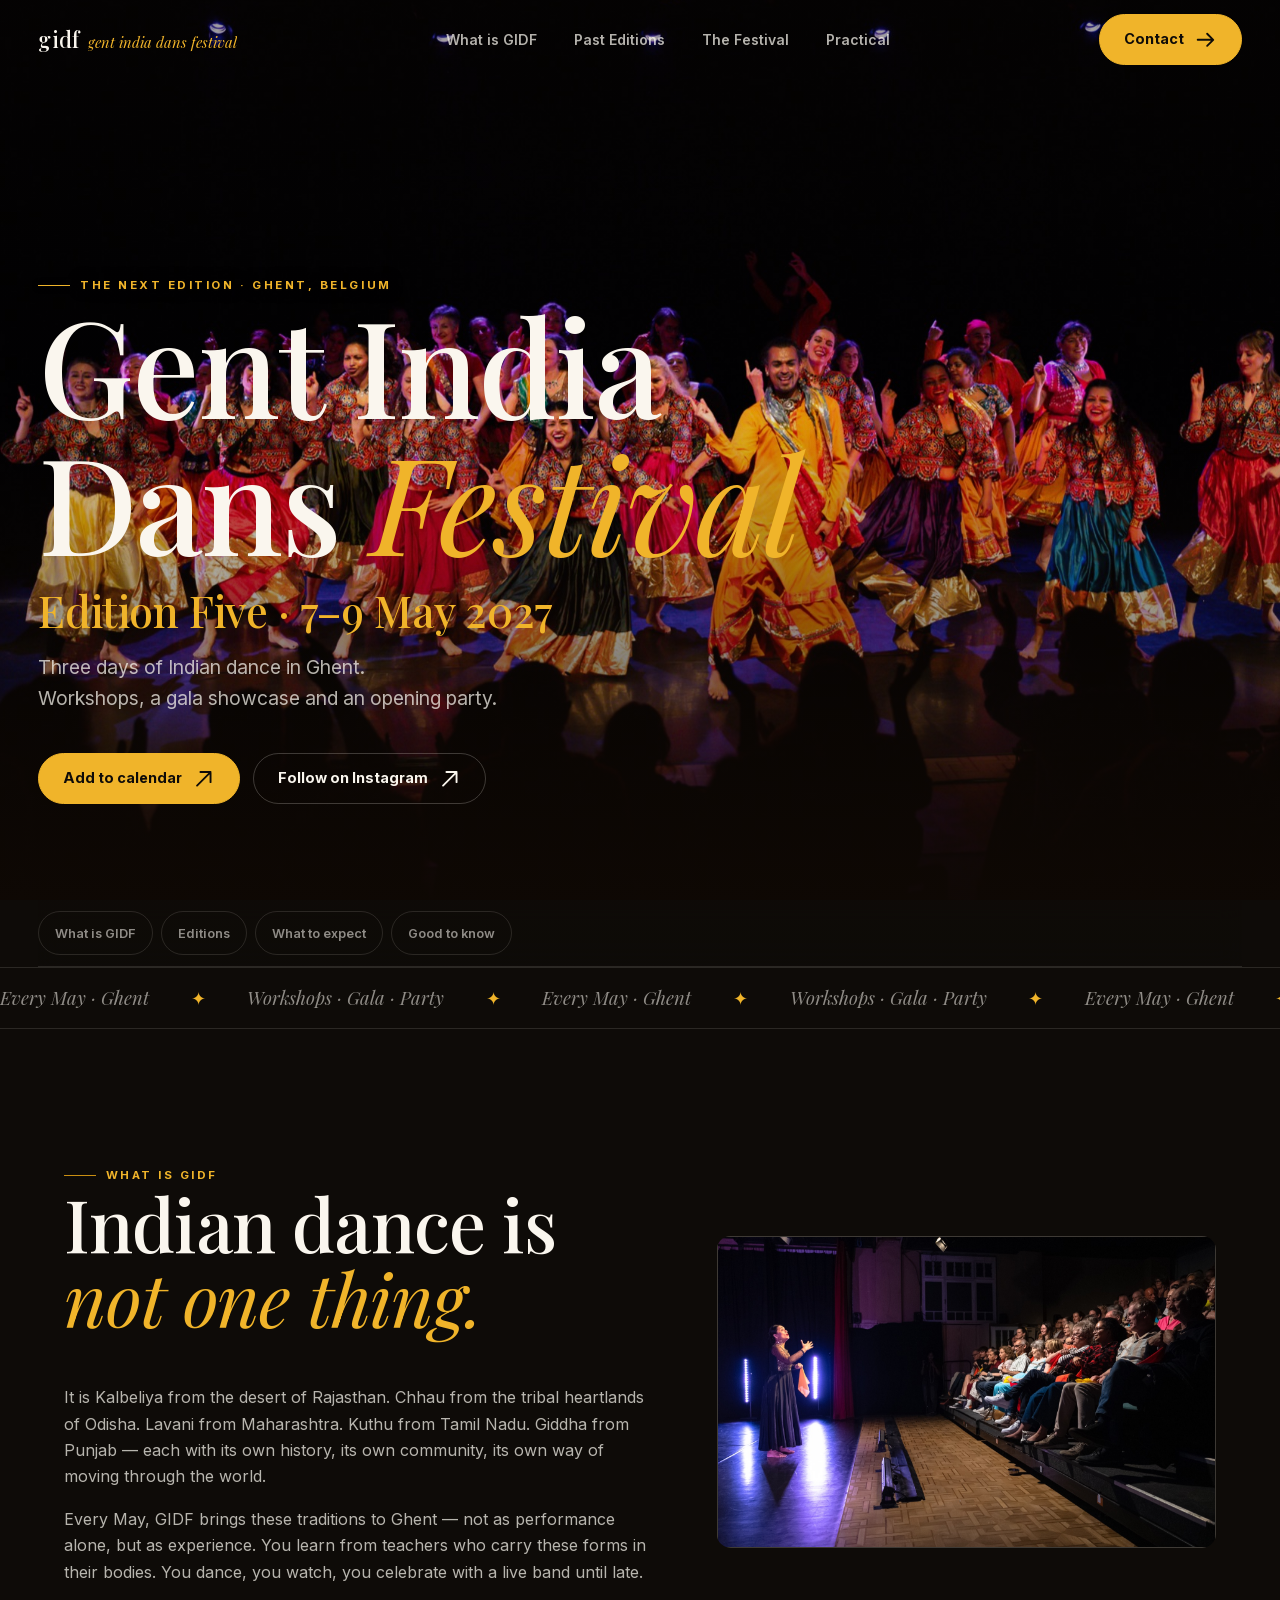
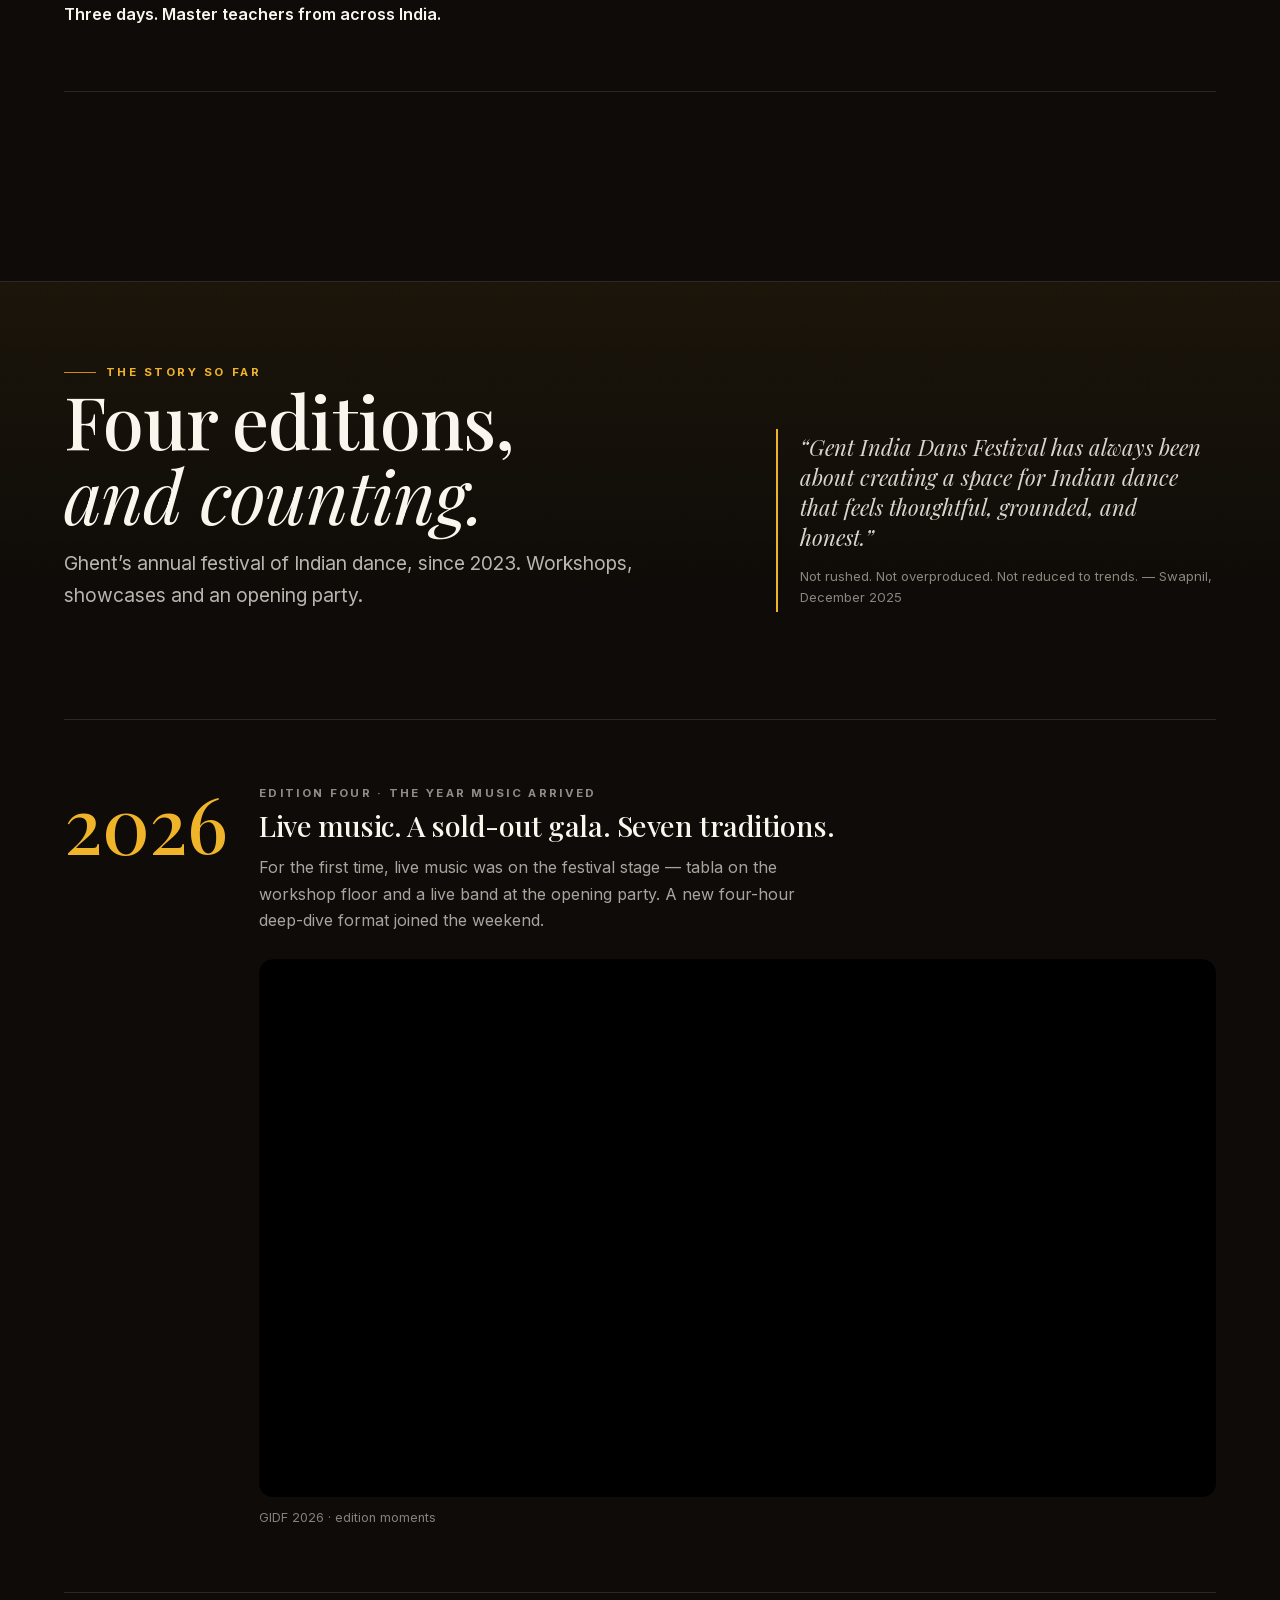
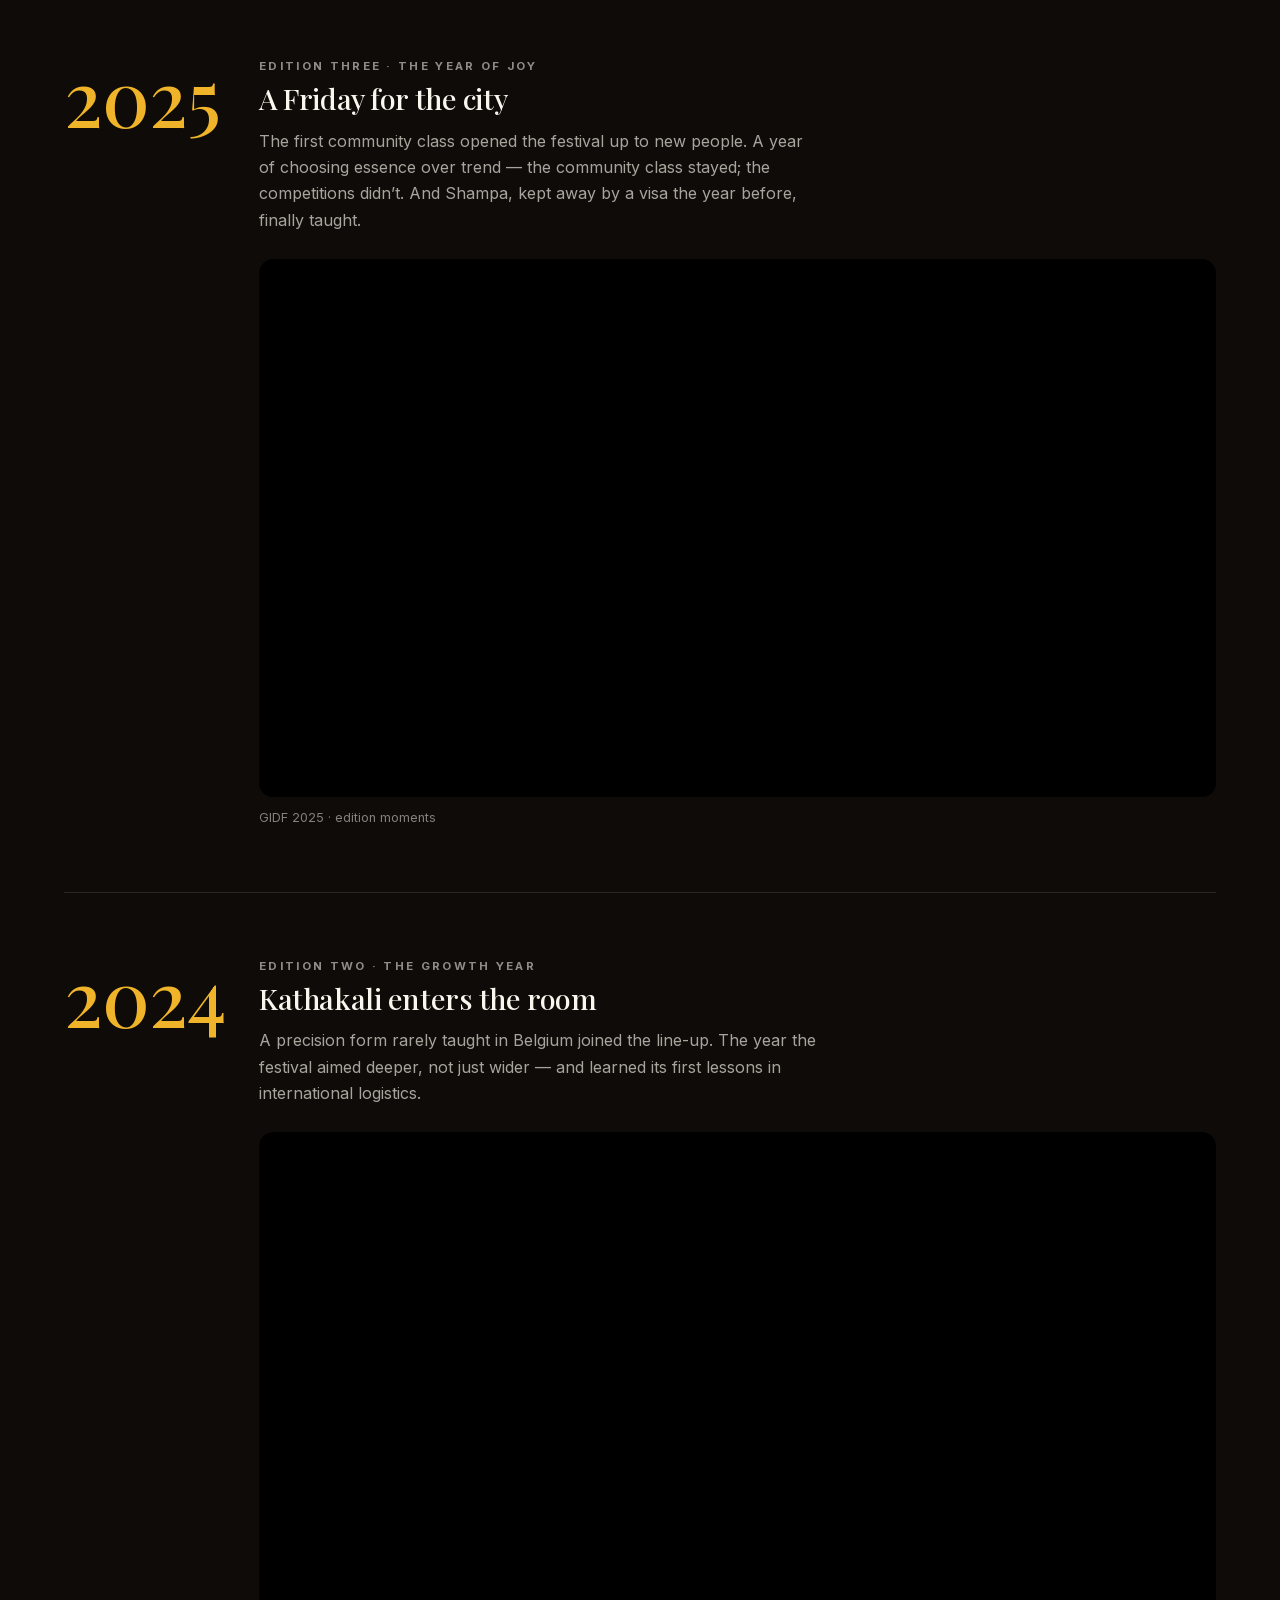
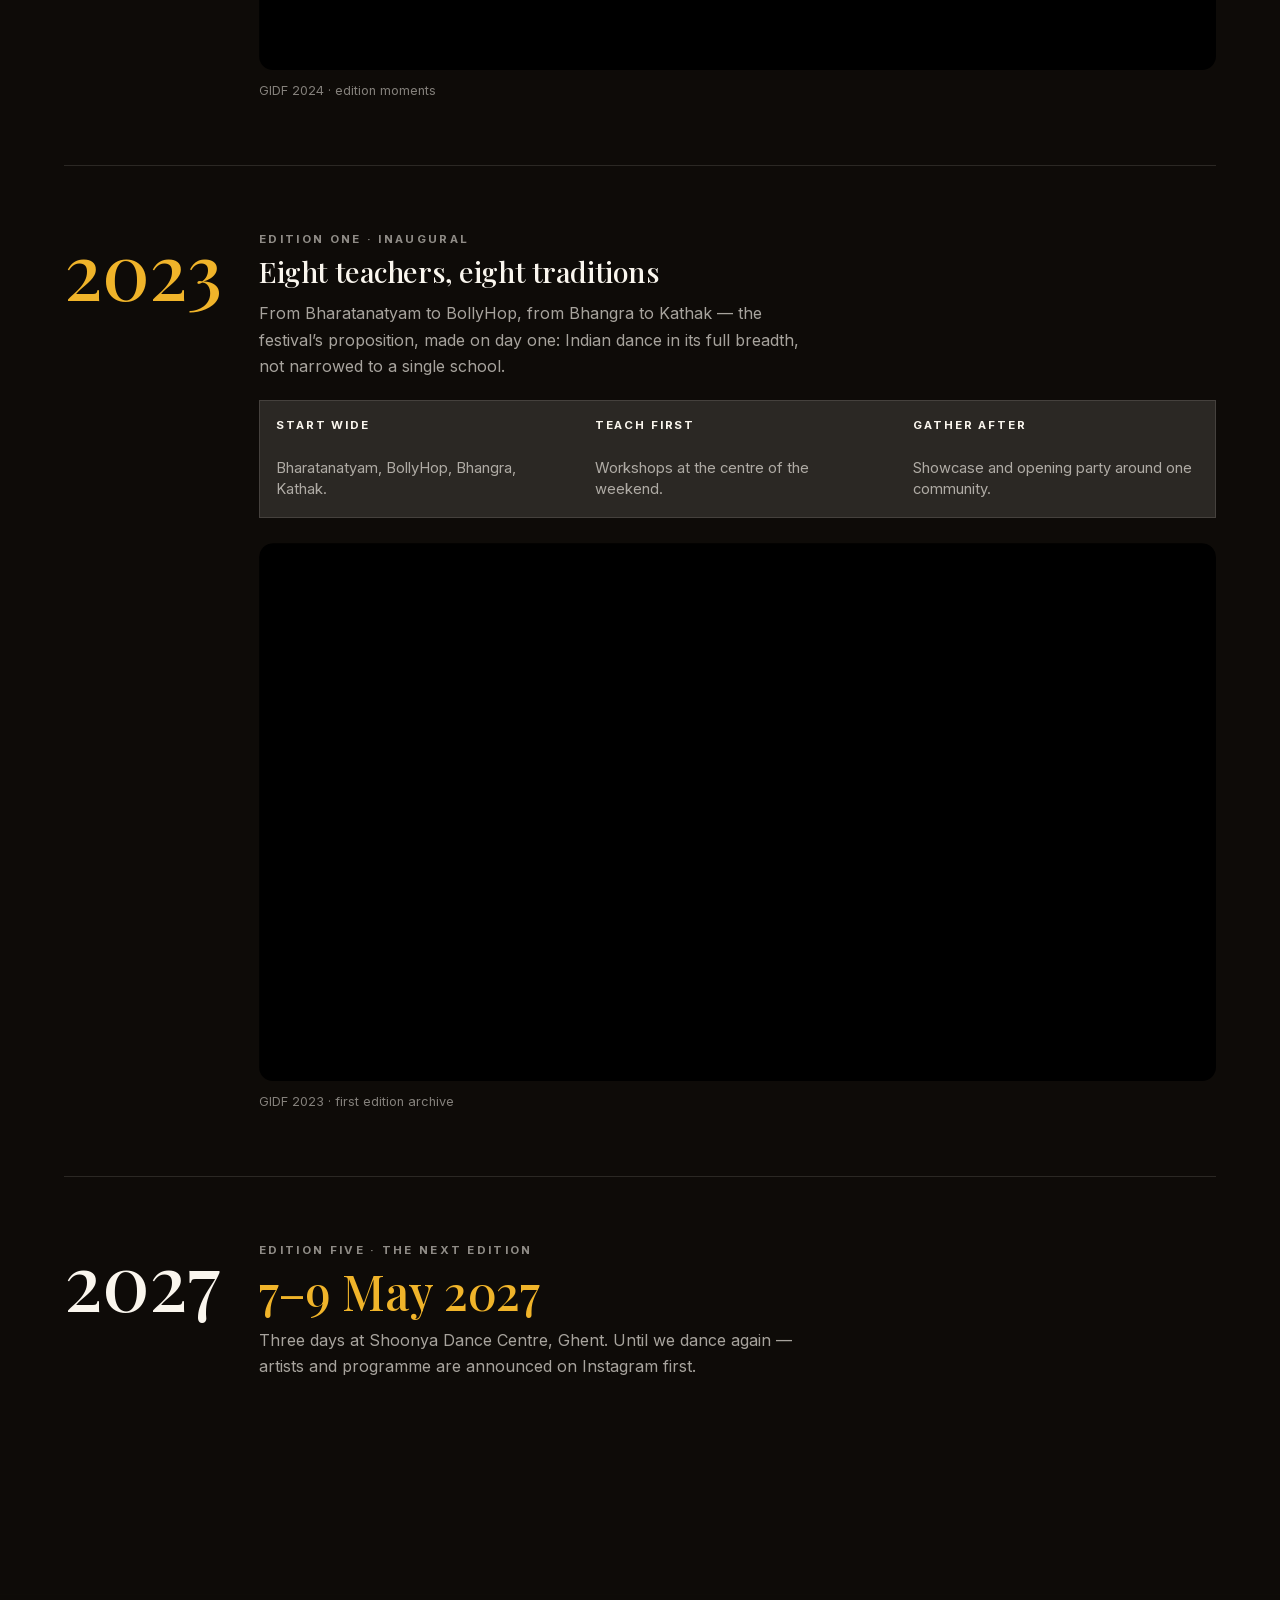
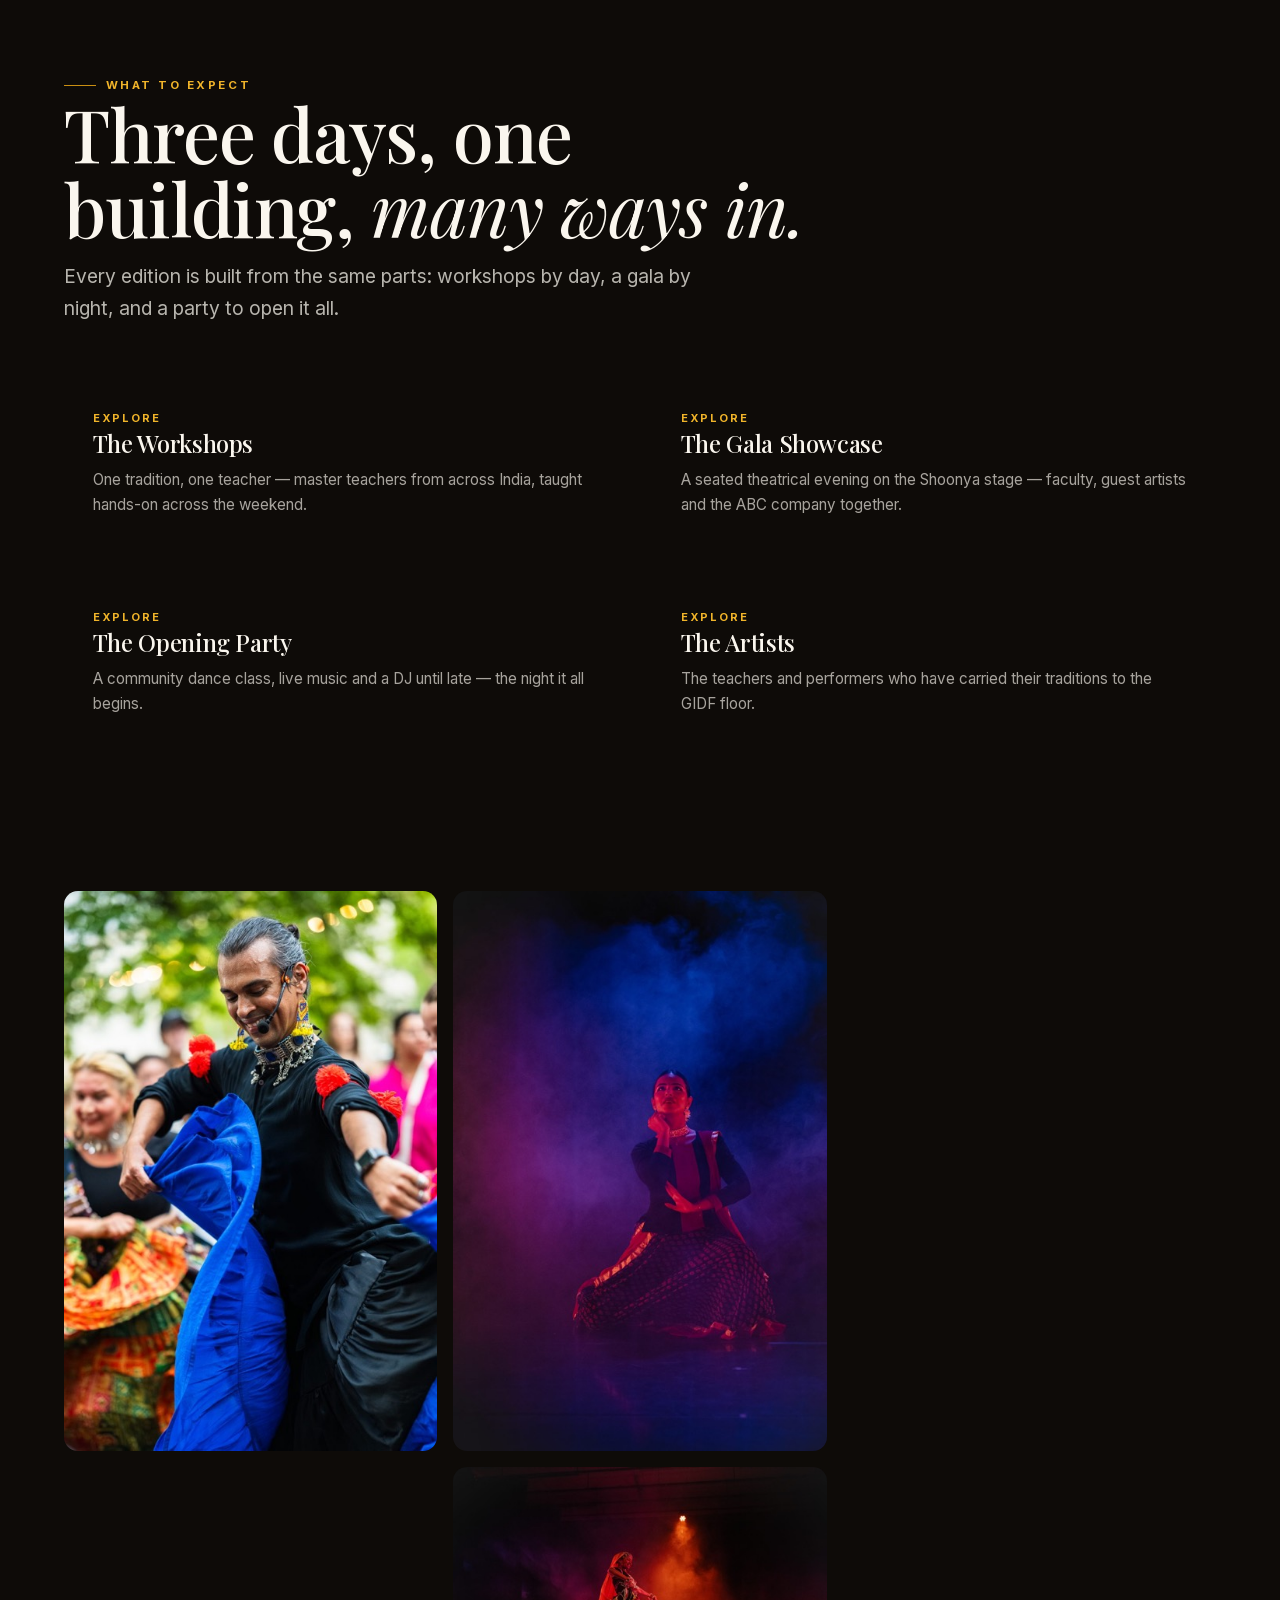
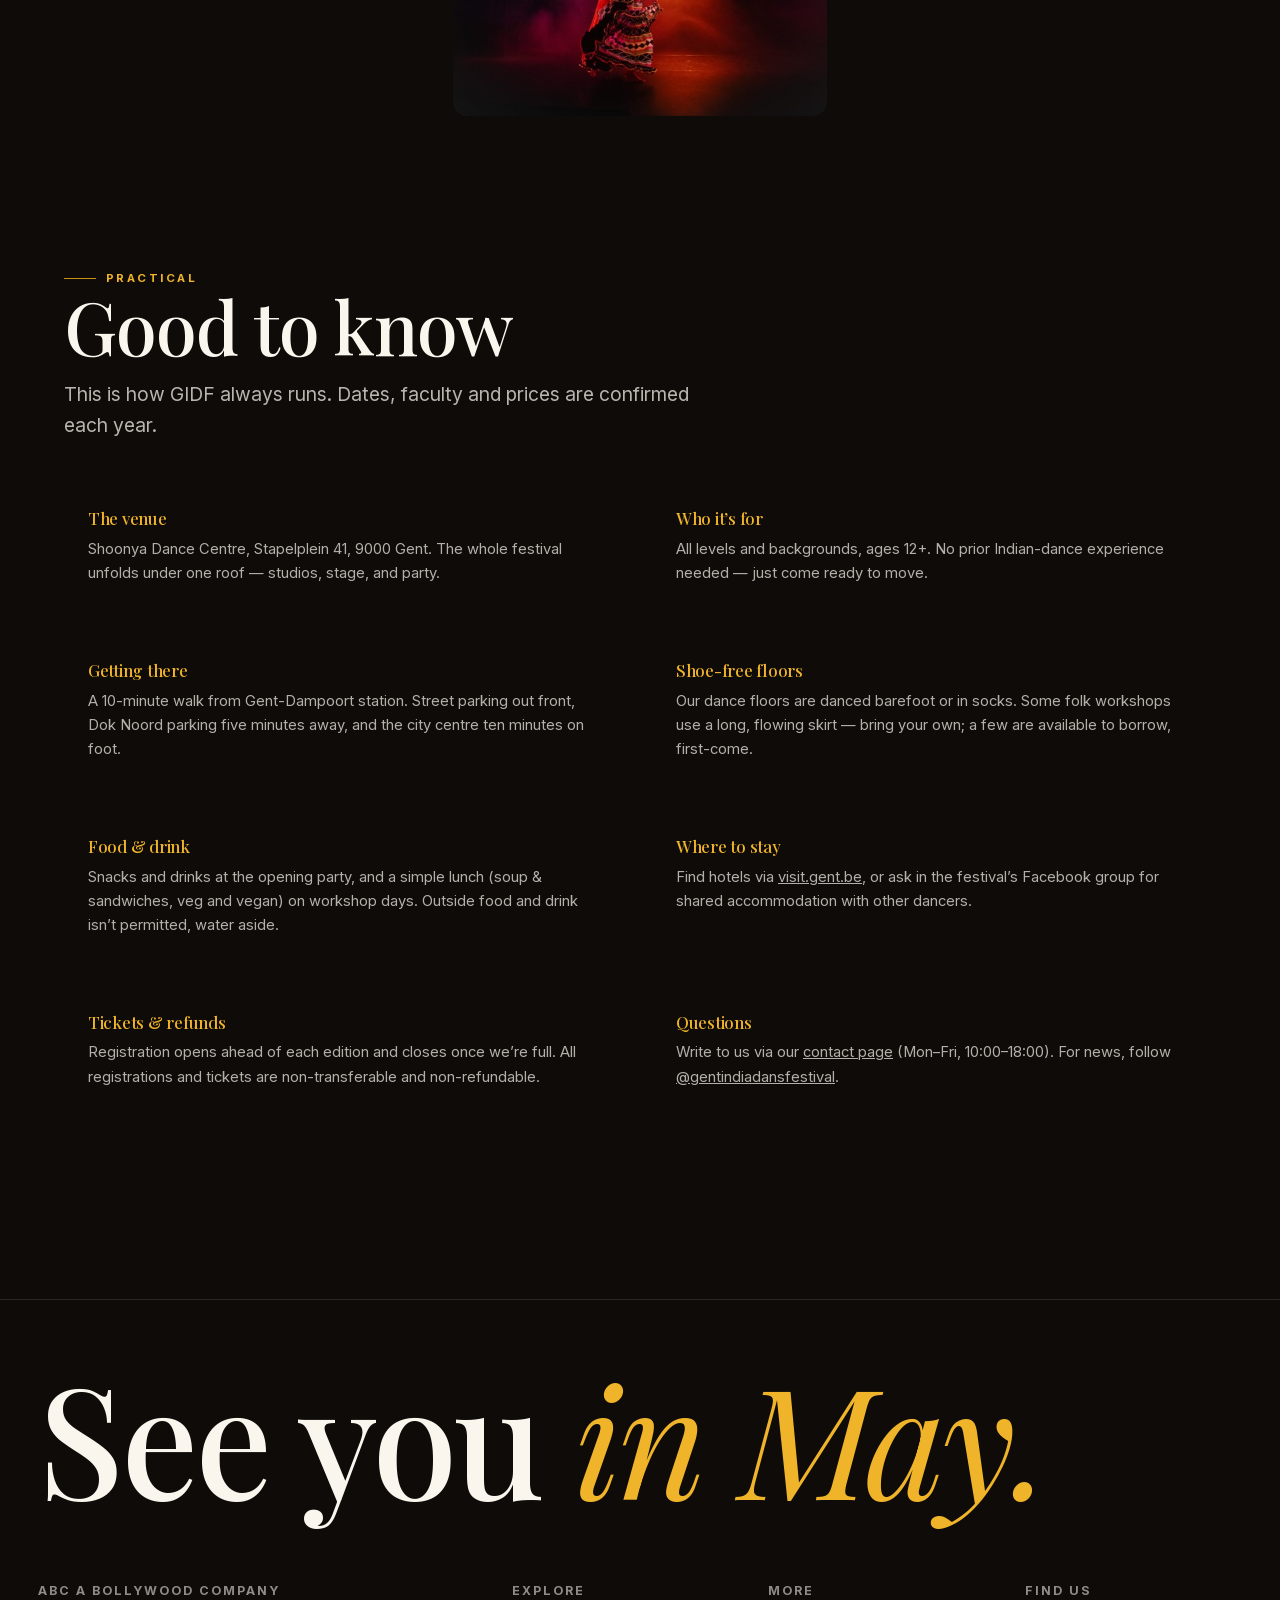
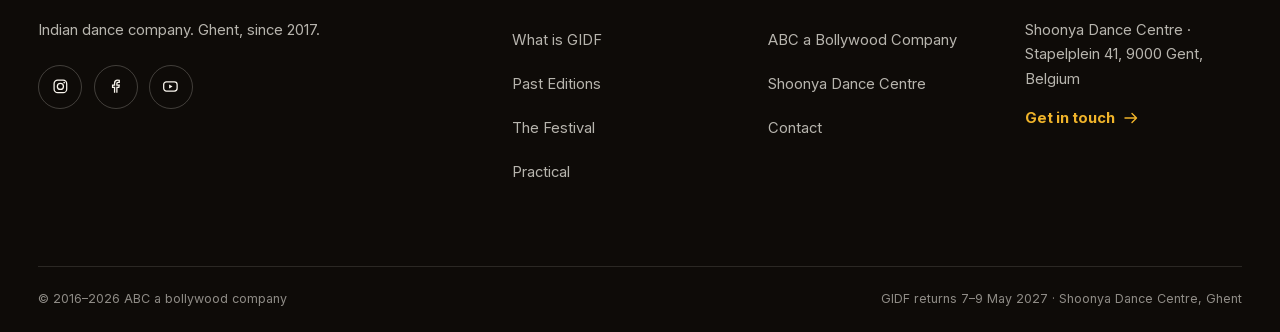
==== index.html @ a4308a99 "Update GSC" ====
<!DOCTYPE html>
<html lang="en">
<head>
<meta charset="utf-8">
<script>document.documentElement.className+=' js'</script>
<meta name="viewport" content="width=device-width, initial-scale=1">
<title>GIDF — Indian Dance Festival in Belgium</title>
<meta name="description" content="Belgium’s annual Indian dance festival in Ghent: three days of workshops, a gala showcase and an opening party. Edition Five runs 7–9 May 2027.">
<link rel="canonical" href="https://gidf.abcdans.com/">
<!-- Google Search Console ownership for the https://gidf.abcdans.com/ URL-prefix property
     (added 2026-08-17). Leave it in place — removing it un-verifies the property. -->
<meta name="google-site-verification" content="KB7WLG8iVWSe2dOAhZzkc-_e4YeqifdRWukghQUocTY" />
<meta property="og:title" content="GIDF — Indian Dance Festival in Belgium">
<meta property="og:description" content="Belgium’s annual Indian dance festival in Ghent: three days of workshops, a gala showcase and an opening party. Edition Five runs 7–9 May 2027.">
<meta property="og:type" content="website">
<meta property="og:url" content="https://gidf.abcdans.com/">
<meta property="og:image" content="https://gidf.abcdans.com/assets/img/gidf/finale-hero.jpg">
<meta name="theme-color" content="#0E0B08">
<link rel="icon" href="/favicon.ico?v=elephant2" sizes="any">
<link rel="icon" href="assets/img/favicon-elephant-32.png?v=elephant2" sizes="32x32" type="image/png">
<link rel="icon" href="assets/img/favicon-elephant.png?v=elephant2" sizes="512x512" type="image/png">
<link rel="apple-touch-icon" href="assets/img/apple-touch-icon-elephant.png?v=elephant2">
<link rel="preload" href="assets/fonts/playfair-latin.woff2" as="font" type="font/woff2" crossorigin>
<link rel="preload" href="assets/fonts/playfair-latin-italic.woff2" as="font" type="font/woff2" crossorigin>
<link rel="preload" href="assets/fonts/inter-latin.woff2" as="font" type="font/woff2" crossorigin>
<link rel="stylesheet" href="assets/css/main.css?v=gidf9">

</head>
<body>

<a class="skip-link" href="#main">Skip to content</a>
<header class="site-nav">
  <a class="brand" href="./"><b>gidf</b><i>gent india dans festival</i></a>
  <nav class="nav-links" aria-label="Primary"><a href="#about">What is GIDF</a><a href="#editions">Past Editions</a><a href="#festival">The Festival</a><a href="#practical">Practical</a></nav>
  <div style="display:flex;gap:0.7rem;align-items:center">
    <a class="btn btn-gold" href="https://www.shoonyadance.com/contact">Contact<span class="btn-orb"><svg viewBox="0 0 16 16" fill="none" stroke="currentColor" stroke-width="1.4" stroke-linecap="round" stroke-linejoin="round"><path d="M2 8h11M9 3.5 13.5 8 9 12.5"/></svg></span></a>
    <button class="nav-burger" aria-label="Menu" aria-expanded="false"><span></span></button>
  </div>
</header>
<div class="menu-overlay"><nav aria-label="Menu"><a href="#about">What is GIDF</a><a href="#editions">Past Editions</a><a href="#festival">The Festival</a><a href="#practical">Practical</a><a href="https://www.shoonyadance.com/contact">Contact ↗</a></nav></div>
<main id="main">

<section class="hero" style="min-height:100svh;border-radius:0">
  <div class="hero-media hero-video" data-vsrc="assets/media/hero-gala-2026.mp4"><img src="assets/img/gidf/finale-hero.jpg" alt="The finale of the GIDF Gala Showcase, dancers on the Shoonya stage" fetchpriority="high" width="2000" height="1333"></div>
  <div class="hero-scrim" style="background:linear-gradient(180deg,rgba(10,6,3,0.4),rgba(10,6,3,0.1) 45%,rgba(16,9,4,0.88))"></div>
  <div class="hero-content"><div class="container-wide">
    <span class="eyebrow rv">The next edition · Ghent, Belgium</span>
    <h1 class="rv" style="--rv-d:120ms">Gent India<br>Dans <span class="font-italic" style="color:var(--marigold)">Festival</span></h1>
    <p class="rv font-display" style="--rv-d:200ms;font-size:clamp(1.7rem,3.4vw,2.7rem);color:var(--marigold);margin-top:1.2rem;letter-spacing:-0.01em">Edition Five · 7–9 May 2027</p>
    <p class="lede rv" style="--rv-d:280ms;margin-top:1.2rem">Three days of Indian dance in Ghent.<br>Workshops, a gala showcase and an opening party.</p>
    <div class="rv" style="--rv-d:380ms;margin-top:2.4rem;display:flex;gap:0.8rem;flex-wrap:wrap">
      <a class="btn btn-gold" href="assets/gidf-edition-five.ics" download>Add to calendar<span class="btn-orb"><svg viewBox="0 0 16 16" fill="none" stroke="currentColor" stroke-width="1.4" stroke-linecap="round" stroke-linejoin="round"><path d="M3 13 13 3M5.5 3H13v7.5"/></svg></span></a>
      <a class="btn btn-ghost" style="color:var(--cream)" href="https://www.instagram.com/gentindiadansfestival" target="_blank" rel="noopener">Follow on Instagram<span class="btn-orb"><svg viewBox="0 0 16 16" fill="none" stroke="currentColor" stroke-width="1.4" stroke-linecap="round" stroke-linejoin="round"><path d="M3 13 13 3M5.5 3H13v7.5"/></svg></span></a>
    </div>
  </div></div>
</section><nav class="subnav container-wide" aria-label="On this page"><a href="#about">What is GIDF</a><a href="#editions">Editions</a><a href="#festival">What to expect</a><a href="#practical">Good to know</a></nav>

<div data-theme="dark">
<div class="marquee" aria-hidden="true"><div class="marquee-track"><span class="m-item">Every May · Ghent <span class="star">✦</span> Workshops · Gala · Party <span class="star">✦</span></span><span class="m-item">Every May · Ghent <span class="star">✦</span> Workshops · Gala · Party <span class="star">✦</span></span><span class="m-item">Every May · Ghent <span class="star">✦</span> Workshops · Gala · Party <span class="star">✦</span></span></div></div>

<section class="section" id="about">
  <div class="container">
    <div class="about-grid">
      <div class="about-copy">
        <span class="eyebrow rv">What is GIDF</span>
        <h2 class="rv" style="font-size:var(--text-3xl)">Indian dance is<br><span class="font-italic" style="color:var(--marigold)">not one thing.</span></h2>
        <div class="prose" style="padding-top:0.5rem">
          <p class="rv">It is Kalbeliya from the desert of Rajasthan. Chhau from the tribal heartlands of Odisha. Lavani from Maharashtra. Kuthu from Tamil Nadu. Giddha from Punjab — each with its own history, its own community, its own way of moving through the world.</p>
          <p class="rv">Every May, GIDF brings these traditions to Ghent — not as performance alone, but as experience. You learn from teachers who carry these forms in their bodies. You dance, you watch, you celebrate with a live band until late.</p>
          <p class="rv" style="font-weight:600;color:var(--cream)">Three days. Master teachers from across India.</p>
        </div>
      </div>
      <div class="about-moments rv-img" aria-label="GIDF moments">
        <img class="about-moment about-moment-c" src="assets/img/gidf/gidf-2026-vaishali-audience.jpg" alt="GIDF gala audience moment — photo Stijn Dejonckheere" loading="lazy" width="1600" height="1066" style="object-position:50% 50%">
      </div>
      <div class="about-credit rv">
        <p class="rv" style="font-size:0.85rem;color:rgba(250,246,238,0.5)">Curated by Swapnil Dagliya · Organised by ABC a bollywood company<br>Shoonya Dance Centre, Ghent · Photography Stijn Dejonckheere</p>
      </div>
    </div>
  </div>
</section>

<section class="section-tight story-section" id="editions">
  <div class="container">
    <div class="story-head">
      <div>
        <span class="eyebrow rv">The story so far</span>
        <h2 class="rv">Four editions, <span class="font-italic">and counting.</span></h2>
        <p class="lede rv" style="--rv-d:130ms;margin-top:1rem">Ghent’s annual festival of Indian dance, since 2023. Workshops, showcases and an opening party.</p>
      </div>
      <blockquote class="story-quote rv">
        “Gent India Dans Festival has always been about creating a space for Indian dance that feels thoughtful, grounded, and honest.”
        <footer>Not rushed. Not overproduced. Not reduced to trends. — Swapnil, December 2025</footer>
      </blockquote>
    </div>
    <div class="editions-list"><article class="ed-chapter">
      <div class="ed-year font-display rv">2026</div>
      <div>
        <p class="ed-label rv">Edition Four · The year music arrived</p>
        <h3 class="rv" style="font-size:var(--text-xl);color:var(--cream);margin-top:0.4rem">Live music. A sold-out gala. Seven traditions.</h3>
        <p class="rv" style="color:rgba(250,246,238,0.65);max-width:56ch;margin-top:0.7rem">For the first time, live music was on the festival stage — tabla on the workshop floor and a live band at the opening party. A new four-hour deep-dive format joined the weekend.</p>
        <figure class="ed-film rv-img">
          <div class="ed-frame ed-slideshow" style="--film-origin:50% 58%">
            <img src="assets/img/gidf/gidf-2026-grand-finale.jpg" alt="GIDF 2026 gala finale group moment" loading="lazy" width="1600" height="1066" style="--film-origin:50% 58%">
            <img src="assets/img/gidf/gidf-2026-vaishali-showcase.jpg" alt="GIDF 2026 teacher performance moment" loading="lazy" width="1066" height="1600" style="--film-origin:47% 38%">
            <img src="assets/img/gidf/gidf-2026-shampa-showcase.jpg" alt="GIDF 2026 gala showcase stage moment" loading="lazy" width="1600" height="1066" style="--film-origin:50% 58%">
            <img src="assets/img/gidf/gidf-2026-bollywood-group.jpg" alt="GIDF 2026 group showcase moment" loading="lazy" width="1600" height="1066" style="--film-origin:50% 50%">
          </div>
          <figcaption>GIDF 2026 · edition moments</figcaption>
        </figure>
      </div>
    </article><article class="ed-chapter">
      <div class="ed-year font-display rv">2025</div>
      <div>
        <p class="ed-label rv">Edition Three · The year of joy</p>
        <h3 class="rv" style="font-size:var(--text-xl);color:var(--cream);margin-top:0.4rem">A Friday for the city</h3>
        <p class="rv" style="color:rgba(250,246,238,0.65);max-width:56ch;margin-top:0.7rem">The first community class opened the festival up to new people. A year of choosing essence over trend — the community class stayed; the competitions didn’t. And Shampa, kept away by a visa the year before, finally taught.</p>
        <figure class="ed-film rv-img">
          <div class="ed-frame ed-slideshow" style="--film-origin:50% 48%">
            <img src="assets/img/gidf/gidf-2025-lavesh-showcase.jpg" alt="GIDF 2025 teacher performance moment" loading="lazy" width="1600" height="1066">
            <img src="assets/img/gidf/gidf-2025-bhangra-group.jpg" alt="GIDF 2025 group showcase moment" loading="lazy" width="1600" height="1064" style="--film-origin:50% 54%">
            <img src="assets/img/gidf/gidf-2025-lavani-group.jpg" alt="GIDF 2025 ensemble showcase moment" loading="lazy" width="1600" height="1064" style="--film-origin:50% 50%">
            <img src="assets/img/gidf/gidf-2025-lavesh-closeup.jpg" alt="GIDF 2025 performance close-up" loading="lazy" width="931" height="1400" style="--film-origin:50% 34%">
          </div>
          <figcaption>GIDF 2025 · edition moments</figcaption>
        </figure>
      </div>
    </article><article class="ed-chapter">
      <div class="ed-year font-display rv">2024</div>
      <div>
        <p class="ed-label rv">Edition Two · The growth year</p>
        <h3 class="rv" style="font-size:var(--text-xl);color:var(--cream);margin-top:0.4rem">Kathakali enters the room</h3>
        <p class="rv" style="color:rgba(250,246,238,0.65);max-width:56ch;margin-top:0.7rem">A precision form rarely taught in Belgium joined the line-up. The year the festival aimed deeper, not just wider — and learned its first lessons in international logistics.</p>
        <figure class="ed-film rv-img">
          <div class="ed-frame ed-slideshow" style="--film-origin:46% 45%">
            <img src="assets/img/gidf/gidf-2024-abc-showcase-group.jpg" alt="GIDF 2024 group showcase moment" loading="lazy" width="1600" height="1066" style="--film-origin:50% 50%">
            <img src="assets/img/gidf/gidf-2024-showcase-shreyashee-vanisha.jpg" alt="GIDF 2024 teacher performance moment" loading="lazy" width="1066" height="1600" style="--film-origin:50% 34%">
            <img src="assets/img/gidf/julien-gala-showcase-pc-stijn-dejonckheere.jpg" alt="GIDF 2024 gala showcase stage moment" loading="lazy" width="1400" height="933" style="--film-origin:46% 45%">
            <img src="assets/img/gidf/gidf-2024-kalbeliya-workshop-group.jpg" alt="GIDF 2024 workshop group moment" loading="lazy" width="1600" height="900" style="--film-origin:50% 50%">
          </div>
          <figcaption>GIDF 2024 · edition moments</figcaption>
        </figure>
      </div>
    </article><article class="ed-chapter">
      <div class="ed-year font-display rv">2023</div>
      <div>
        <p class="ed-label rv">Edition One · Inaugural</p>
        <h3 class="rv" style="font-size:var(--text-xl);color:var(--cream);margin-top:0.4rem">Eight teachers, eight traditions</h3>
        <p class="rv" style="color:rgba(250,246,238,0.65);max-width:56ch;margin-top:0.7rem">From Bharatanatyam to BollyHop, from Bhangra to Kathak — the festival’s proposition, made on day one: Indian dance in its full breadth, not narrowed to a single school.</p>
        <div class="ed-origin rv">
          <span><b>Start wide</b>Bharatanatyam, BollyHop, Bhangra, Kathak.</span>
          <span><b>Teach first</b>Workshops at the centre of the weekend.</span>
          <span><b>Gather after</b>Showcase and opening party around one community.</span>
        </div>
        <figure class="ed-film rv-img">
          <div class="ed-frame ed-slideshow" style="--film-origin:50% 50%">
            <img src="assets/img/gidf/gidf-2023-bhangra-workshop-group.jpg" alt="GIDF 2023 workshop group moment" loading="lazy" width="1600" height="900">
            <img src="assets/img/gidf/gidf-2023-abc-performance.jpg" alt="GIDF 2023 performance moment" loading="lazy" width="1600" height="1066" style="--film-origin:50% 50%">
            <img src="assets/img/gidf/gidf-2023-showcase.jpg" alt="GIDF 2023 showcase moment" loading="lazy" width="900" height="1600" style="--film-origin:50% 36%">
            <img src="assets/img/gidf/gidf-2023-shreyashee-workshop.jpg" alt="GIDF 2023 workshop floor moment" loading="lazy" width="1600" height="900" style="--film-origin:50% 50%">
          </div>
          <figcaption>GIDF 2023 · first edition archive</figcaption>
        </figure>
      </div>
    </article><article class="ed-chapter ed-next">
      <div class="ed-year font-display rv" style="color:var(--cream)">2027</div>
      <div>
        <p class="ed-label rv">Edition Five · The next edition</p>
        <h3 class="rv font-display" style="font-size:clamp(2rem,4vw,3rem);color:var(--marigold);margin-top:0.4rem;letter-spacing:-0.01em">7–9 May 2027</h3>
        <p class="rv" style="color:rgba(250,246,238,0.65);max-width:56ch;margin-top:0.7rem">Three days at Shoonya Dance Centre, Ghent. Until we dance again — artists and programme are announced on Instagram first.</p>
        <div class="rv" style="--rv-d:180ms;margin-top:1.8rem;display:flex;gap:0.8rem;flex-wrap:wrap">
          <a class="btn btn-gold" href="assets/gidf-edition-five.ics" download>Add to calendar<span class="btn-orb"><svg viewBox="0 0 16 16" fill="none" stroke="currentColor" stroke-width="1.4" stroke-linecap="round" stroke-linejoin="round"><path d="M3 13 13 3M5.5 3H13v7.5"/></svg></span></a>
          <a class="btn btn-ghost" style="color:var(--cream)" href="https://www.instagram.com/gentindiadansfestival" target="_blank" rel="noopener">Follow @gentindiadansfestival<span class="btn-orb"><svg viewBox="0 0 16 16" fill="none" stroke="currentColor" stroke-width="1.4" stroke-linecap="round" stroke-linejoin="round"><path d="M3 13 13 3M5.5 3H13v7.5"/></svg></span></a>
        </div>
      </div>
    </article></div>
  </div>
</section>

<section class="section-tight" id="festival">
  <div class="container">
    <span class="eyebrow rv">What to expect</span>
    <h2 class="rv">Three days, one building, <span class="font-italic">many ways in.</span></h2>
    <p class="lede rv" style="--rv-d:140ms;margin-top:1rem">Every edition is built from the same parts: workshops by day, a gala by night, and a party to open it all.</p>
    <div class="grid-cards" style="margin-top:3rem" data-stagger><div class="bezel rv" style="grid-column:span 6;--rv-d:0ms">
      <div class="bezel-core" style="padding:1.9rem 1.8rem">
        <span class="card-tag">Explore</span>
        <h3 style="font-size:1.5rem;color:var(--cream)">The Workshops</h3>
        <p style="color:rgba(250,246,238,0.65);font-size:0.95rem;margin-top:0.6rem">One tradition, one teacher — master teachers from across India, taught hands-on across the weekend.</p>
      </div></div><div class="bezel rv" style="grid-column:span 6;--rv-d:100ms">
      <div class="bezel-core" style="padding:1.9rem 1.8rem">
        <span class="card-tag">Explore</span>
        <h3 style="font-size:1.5rem;color:var(--cream)">The Gala Showcase</h3>
        <p style="color:rgba(250,246,238,0.65);font-size:0.95rem;margin-top:0.6rem">A seated theatrical evening on the Shoonya stage — faculty, guest artists and the ABC company together.</p>
      </div></div><div class="bezel rv" style="grid-column:span 6;--rv-d:200ms">
      <div class="bezel-core" style="padding:1.9rem 1.8rem">
        <span class="card-tag">Explore</span>
        <h3 style="font-size:1.5rem;color:var(--cream)">The Opening Party</h3>
        <p style="color:rgba(250,246,238,0.65);font-size:0.95rem;margin-top:0.6rem">A community dance class, live music and a DJ until late — the night it all begins.</p>
      </div></div><div class="bezel rv" style="grid-column:span 6;--rv-d:300ms">
      <div class="bezel-core" style="padding:1.9rem 1.8rem">
        <span class="card-tag">Explore</span>
        <h3 style="font-size:1.5rem;color:var(--cream)">The Artists</h3>
        <p style="color:rgba(250,246,238,0.65);font-size:0.95rem;margin-top:0.6rem">The teachers and performers who have carried their traditions to the GIDF floor.</p>
      </div></div></div>
  </div>
</section>

<section class="section-tight" id="gallery">
  <div class="container"><div class="masonry"><button class="g-item rv" style="--rv-d:0ms" ><img src="assets/img/gidf/gallery/kalbeliya-swapnil-kalbeliya-stijn-dejonckheere-480.jpg" srcset="assets/img/gidf/gallery/kalbeliya-swapnil-kalbeliya-stijn-dejonckheere-480.jpg 480w, assets/img/gidf/kalbeliya-swapnil-kalbeliya-stijn-dejonckheere.jpg 800w" sizes="(max-width: 640px) 92vw, (max-width: 1100px) 45vw, 30vw" data-full="assets/img/gidf/kalbeliya-swapnil-kalbeliya-stijn-dejonckheere.jpg" alt="Kalbeliya on the GIDF floor — photo Stijn Dejonckheere" loading="lazy" decoding="async" width="800" height="1200"></button><button class="g-item rv" style="--rv-d:100ms" ><img src="assets/img/gidf/gallery/vanisha-kathak-pc-stijn-dejonckheere-480.jpg" srcset="assets/img/gidf/gallery/vanisha-kathak-pc-stijn-dejonckheere-480.jpg 480w, assets/img/gidf/gallery/vanisha-kathak-pc-stijn-dejonckheere-800.jpg 800w, assets/img/gidf/vanisha-kathak-pc-stijn-dejonckheere.jpg 933w" sizes="(max-width: 640px) 92vw, (max-width: 1100px) 45vw, 30vw" data-full="assets/img/gidf/vanisha-kathak-pc-stijn-dejonckheere.jpg" alt="Kathak at the gala, 2024 — photo Stijn Dejonckheere" loading="lazy" decoding="async" width="933" height="1400"></button><button class="g-item rv" style="--rv-d:200ms" ><img src="assets/img/gidf/gallery/aakansha-bollypop-kalbeliya-pc-stijn-dejonckheere-480.jpg" srcset="assets/img/gidf/gallery/aakansha-bollypop-kalbeliya-pc-stijn-dejonckheere-480.jpg 480w, assets/img/gidf/gallery/aakansha-bollypop-kalbeliya-pc-stijn-dejonckheere-800.jpg 800w, assets/img/gidf/gallery/aakansha-bollypop-kalbeliya-pc-stijn-dejonckheere-1200.jpg 1200w, assets/img/gidf/aakansha-bollypop-kalbeliya-pc-stijn-dejonckheere.jpg 1400w" sizes="(max-width: 640px) 92vw, (max-width: 1100px) 45vw, 30vw" data-full="assets/img/gidf/aakansha-bollypop-kalbeliya-pc-stijn-dejonckheere.jpg" alt="BollyPop workshop — photo Stijn Dejonckheere" loading="lazy" decoding="async" width="1400" height="933"></button><button class="g-item rv" style="--rv-d:300ms" ><img src="assets/img/gidf/gallery/gidf-2025-lavesh-closeup-480.jpg" srcset="assets/img/gidf/gallery/gidf-2025-lavesh-closeup-480.jpg 480w, assets/img/gidf/gallery/gidf-2025-lavesh-closeup-800.jpg 800w, assets/img/gidf/gidf-2025-lavesh-closeup.jpg 931w" sizes="(max-width: 640px) 92vw, (max-width: 1100px) 45vw, 30vw" data-full="assets/img/gidf/gidf-2025-lavesh-closeup.jpg" alt="Bhangra at the GIDF gala — photo Stijn Dejonckheere" loading="lazy" decoding="async" width="931" height="1400"></button></div></div>
</section>

<section class="section-tight" id="practical">
  <div class="container">
    <span class="eyebrow rv">Practical</span>
    <h2 class="rv">Good to know</h2>
    <p class="lede rv" style="--rv-d:130ms;margin-top:1rem">This is how GIDF always runs. Dates, faculty and prices are confirmed each year.</p>
    <div class="grid-cards" style="margin-top:2.6rem"><div class="bezel rv" style="grid-column:span 6;--rv-d:0ms"><div class="bezel-core" style="padding:1.6rem 1.5rem">
      <h3 style="font-size:1.05rem;color:var(--marigold)">The venue</h3>
      <p style="color:rgba(250,246,238,0.7);font-size:0.92rem;margin-top:0.5rem">Shoonya Dance Centre, Stapelplein 41, 9000 Gent. The whole festival unfolds under one roof — studios, stage, and party.</p>
    </div></div><div class="bezel rv" style="grid-column:span 6;--rv-d:110ms"><div class="bezel-core" style="padding:1.6rem 1.5rem">
      <h3 style="font-size:1.05rem;color:var(--marigold)">Who it’s for</h3>
      <p style="color:rgba(250,246,238,0.7);font-size:0.92rem;margin-top:0.5rem">All levels and backgrounds, ages 12+. No prior Indian-dance experience needed — just come ready to move.</p>
    </div></div><div class="bezel rv" style="grid-column:span 6;--rv-d:0ms"><div class="bezel-core" style="padding:1.6rem 1.5rem">
      <h3 style="font-size:1.05rem;color:var(--marigold)">Getting there</h3>
      <p style="color:rgba(250,246,238,0.7);font-size:0.92rem;margin-top:0.5rem">A 10-minute walk from Gent-Dampoort station. Street parking out front, Dok Noord parking five minutes away, and the city centre ten minutes on foot.</p>
    </div></div><div class="bezel rv" style="grid-column:span 6;--rv-d:110ms"><div class="bezel-core" style="padding:1.6rem 1.5rem">
      <h3 style="font-size:1.05rem;color:var(--marigold)">Shoe-free floors</h3>
      <p style="color:rgba(250,246,238,0.7);font-size:0.92rem;margin-top:0.5rem">Our dance floors are danced barefoot or in socks. Some folk workshops use a long, flowing skirt — bring your own; a few are available to borrow, first-come.</p>
    </div></div><div class="bezel rv" style="grid-column:span 6;--rv-d:0ms"><div class="bezel-core" style="padding:1.6rem 1.5rem">
      <h3 style="font-size:1.05rem;color:var(--marigold)">Food &amp; drink</h3>
      <p style="color:rgba(250,246,238,0.7);font-size:0.92rem;margin-top:0.5rem">Snacks and drinks at the opening party, and a simple lunch (soup & sandwiches, veg and vegan) on workshop days. Outside food and drink isn’t permitted, water aside.</p>
    </div></div><div class="bezel rv" style="grid-column:span 6;--rv-d:110ms"><div class="bezel-core" style="padding:1.6rem 1.5rem">
      <h3 style="font-size:1.05rem;color:var(--marigold)">Where to stay</h3>
      <p style="color:rgba(250,246,238,0.7);font-size:0.92rem;margin-top:0.5rem">Find hotels via <a href="https://visit.gent.be/en" target="_blank" rel="noopener">visit.gent.be</a>, or ask in the festival’s Facebook group for shared accommodation with other dancers.</p>
    </div></div><div class="bezel rv" style="grid-column:span 6;--rv-d:0ms"><div class="bezel-core" style="padding:1.6rem 1.5rem">
      <h3 style="font-size:1.05rem;color:var(--marigold)">Tickets &amp; refunds</h3>
      <p style="color:rgba(250,246,238,0.7);font-size:0.92rem;margin-top:0.5rem">Registration opens ahead of each edition and closes once we’re full. All registrations and tickets are non-transferable and non-refundable.</p>
    </div></div><div class="bezel rv" style="grid-column:span 6;--rv-d:110ms"><div class="bezel-core" style="padding:1.6rem 1.5rem">
      <h3 style="font-size:1.05rem;color:var(--marigold)">Questions</h3>
      <p style="color:rgba(250,246,238,0.7);font-size:0.92rem;margin-top:0.5rem">Write to us via our <a href="https://www.shoonyadance.com/contact">contact page</a> (Mon–Fri, 10:00–18:00). For news, follow <a href="https://www.instagram.com/gentindiadansfestival" target="_blank" rel="noopener">@gentindiadansfestival</a>.</p>
    </div></div></div>
  </div>
</section>
</div>
</main>

<footer class="site-footer">
  <div class="container-wide">
    <p class="footer-giant">See you <span class="foil">in May.</span></p>
    <div class="footer-grid">
      <div>
        <h4>ABC a bollywood company</h4>
        <p style="color:var(--cream-70);font-size:0.92rem">Indian dance company. Ghent, since 2017.</p>
        <div class="footer-social" style="margin-top:1.4rem">
          <a href="https://instagram.com/gentindiadansfestival" target="_blank" rel="noopener" aria-label="Instagram"><svg viewBox="0 0 16 16" fill="none" stroke="currentColor" stroke-width="1.2"><rect x="2" y="2" width="12" height="12" rx="3.4"/><circle cx="8" cy="8" r="2.9"/><circle cx="11.6" cy="4.4" r="0.8" fill="currentColor" stroke="none"/></svg></a>
          <a href="https://facebook.com/abollywoodcompany" target="_blank" rel="noopener" aria-label="Facebook"><svg viewBox="0 0 16 16" fill="none" stroke="currentColor" stroke-width="1.2"><path d="M9.4 14V9h1.9l.35-2.2H9.4V5.3c0-.64.3-1.1 1.15-1.1h1.15V2.2S10.9 2 10.1 2C8.4 2 7.2 3 7.2 5v1.8H5.3V9h1.9v5"/></svg></a>
          <a href="https://www.youtube.com/c/swapkebolly" target="_blank" rel="noopener" aria-label="YouTube"><svg viewBox="0 0 16 16" fill="none" stroke="currentColor" stroke-width="1.2"><rect x="1.6" y="3.6" width="12.8" height="8.8" rx="2.6"/><path d="M6.8 6.1 10 8l-3.2 1.9z" fill="currentColor" stroke="none"/></svg></a>
        </div>
      </div>
      <div><h4>Explore</h4><div class="footer-links"><a href="#about">What is GIDF</a><a href="#editions">Past Editions</a><a href="#festival">The Festival</a><a href="#practical">Practical</a></div></div>
      <div><h4>More</h4><div class="footer-links"><a href="https://www.abcdans.com" target="_blank" rel="noopener">ABC a Bollywood Company</a><a href="https://www.shoonyadance.com" target="_blank" rel="noopener">Shoonya Dance Centre</a><a href="https://www.shoonyadance.com/contact" target="_blank" rel="noopener">Contact</a></div></div>
      <div><h4>Find us</h4><p style="font-size:0.92rem;color:var(--cream-70)">Shoonya Dance Centre · Stapelplein 41, 9000 Gent, Belgium</p>
        <p style="margin-top:0.8rem"><a class="link-arrow" href="https://www.shoonyadance.com/contact">Get in touch <svg viewBox="0 0 16 16" fill="none" stroke="currentColor" stroke-width="1.4" stroke-linecap="round" stroke-linejoin="round"><path d="M2 8h11M9 3.5 13.5 8 9 12.5"/></svg></a></p></div>
    </div>
    <div class="footer-bottom"><span>© 2016–2026 ABC a bollywood company</span><span>GIDF returns 7–9 May 2027 · Shoonya Dance Centre, Ghent</span></div>
  </div>
</footer>
<script src="assets/js/main.js?v=0cad5c1f" defer></script>
</body>
</html>
---- assets/css/main.css ----
/* ================================================================
   ABC a bollywood company — DARK CINEMATIC system (v3)
   Canvas near-black warm espresso · giant Fraunces type · marigold accent
   ================================================================ */
:root {
  --void: #0E0B08;          /* page canvas */
  --void-2: #15100C;        /* raised surface */
  --void-3: #1D1712;        /* cards */
  --cream: #FAF6EE;
  --cream-70: rgba(250,246,238,0.72);
  --cream-55: rgba(250,246,238,0.55);
  --cream-38: rgba(250,246,238,0.38);
  --line: rgba(250,246,238,0.12);
  --line-2: rgba(250,246,238,0.22);
  --marigold: #F0B42A;
  --marigold-deep: #C98F12;
  --aubergine: #3A1263;
  --terracotta: #C76630;

  --font-display: "Playfair Display", Georgia, serif;
  --font-body: "Inter", -apple-system, sans-serif;

  --text-hero: clamp(3.2rem, 10.5vw, 9rem);
  --text-3xl: clamp(2.4rem, 6vw, 4.6rem);
  --text-2xl: clamp(1.9rem, 4vw, 3.1rem);
  --text-xl: clamp(1.35rem, 2.4vw, 1.8rem);
  --text-lede: clamp(1.02rem, 1.5vw, 1.22rem);

  --ease: cubic-bezier(0.25, 0.8, 0.3, 1);
  --ease-expo: cubic-bezier(0.19, 1, 0.22, 1);
  --r-md: 14px;
  --r-lg: 26px;
  --space-block: clamp(1.4rem, 3vw, 2.2rem);
  --nav-clear: 5.5rem;
}

@font-face{
  font-family:'Inter';
  font-style:normal;
  font-weight:100 900;
  font-display:swap;
  src:url('../fonts/inter-latin.woff2') format('woff2');
}
@font-face{
  font-family:'Playfair Display';
  font-style:normal;
  font-weight:400 900;
  font-display:swap;
  src:url('../fonts/playfair-latin.woff2') format('woff2');
}
@font-face{
  font-family:'Playfair Display';
  font-style:italic;
  font-weight:400 900;
  font-display:swap;
  src:url('../fonts/playfair-latin-italic.woff2') format('woff2');
}

*, *::before, *::after { box-sizing: border-box; margin: 0; padding: 0; }
html { scroll-behavior: smooth; -webkit-text-size-adjust: 100%; }
body {
  background: var(--void); color: var(--cream);
  font-family: var(--font-body); font-size: 1rem; line-height: 1.65;
  overflow-x: clip; -webkit-font-smoothing: antialiased;
}
::selection { background: var(--marigold); color: var(--void); }
img, video, iframe { max-width: 100%; display: block; }
a { color: inherit; }
button { font: inherit; color: inherit; background: none; border: none; cursor: pointer; }

h1, h2, h3, .font-display { font-family: var(--font-display); font-weight: 420; line-height: 1.02; letter-spacing: -0.015em; text-wrap: balance; }
h1 { font-size: var(--text-hero); }
h2 { font-size: var(--text-3xl); }
h3 { font-size: var(--text-xl); line-height: 1.18; }
h4 { font-family: var(--font-body); font-size: 0.78rem; font-weight: 700; text-transform: uppercase; letter-spacing: 0.16em; color: var(--cream-55); }
p { max-width: 68ch; }
.font-italic { font-style: italic; }
.lede { font-size: var(--text-lede); color: var(--cream-70); max-width: 56ch; }
.eyebrow {
  display: inline-flex; align-items: center; gap: 0.6rem;
  font-size: 0.72rem; font-weight: 700; letter-spacing: 0.22em; text-transform: uppercase;
  color: var(--marigold);
}
.eyebrow::before { content: ""; width: 2rem; height: 1px; background: var(--marigold-deep); }
/* Hero-only: this eyebrow is 11.5px marigold sitting on a photo and runs ~48% across, past the
   scrim's strongest zone. Shadow it directly instead of darkening the whole frame further.
   Scoped to .hero so the eyebrow on solid dark sections stays clean. */
.hero .eyebrow { text-shadow: 0 1px 2px rgba(14,11,8,0.9), 0 0 14px rgba(14,11,8,0.7); }
.hero .eyebrow::before { background: var(--marigold); box-shadow: 0 0 6px rgba(14,11,8,0.9); }
/* Mobile: over the full-bleed hero photo/video a text-shadow alone left the 11.5px marigold
   eyebrow at ~2.3:1 (Codex measured). A solid dark backing guarantees legibility; drop the
   now-redundant shadow and leader line inside the tag. */
@media (max-width: 760px) {
  .hero .eyebrow { display: inline-block; background: rgba(14,11,8,0.85); padding: 0.34rem 0.62rem; border-radius: 0.35rem; text-shadow: none; }
  .hero .eyebrow::before { display: none; }
}
.foil {
  color: var(--marigold);
}

.container { width: min(72rem, 92vw); margin-inline: auto; }
.container-wide { width: min(88rem, 94vw); margin-inline: auto; }
.section { padding-block: clamp(4.5rem, 10vw, 8.5rem); position: relative; }
.section-tight { padding-block: clamp(2.6rem, 6vw, 4.5rem); position: relative; }

/* ---------- GIDF editorial section rhythm ---------- */
.about-grid {
  display: grid;
  grid-template-columns: minmax(0, 0.92fr) minmax(18rem, 0.78fr);
  gap: clamp(2rem, 5vw, 4rem);
  align-items: center;
}
.about-copy { align-self: start; }
.about-copy .prose { margin-top: clamp(1.1rem, 2vw, 1.8rem); }
.about-moments {
  position: relative;
  aspect-ratio: 16 / 10;
  min-height: 0;
  isolation: isolate;
}
.about-moments::before {
  display: none;
}
.about-moment {
  position: absolute;
  inset: 0;
  width: 100%;
  height: 100%;
  object-fit: cover;
  background: var(--void-2);
  border: 1px solid rgba(250,246,238,0.18);
}
.about-moment-a {
  display: none;
}
.about-moment-c {
  width: 100%;
  height: 100%;
  aspect-ratio: auto;
  right: 0;
  object-position: center 50%;
  z-index: 2;
}
.about-credit {
  grid-column: 1 / -1;
  padding-top: clamp(0.5rem, 1.5vw, 1rem);
  border-top: 1px solid var(--line);
}
.story-section {
  border-top: 1px solid var(--line);
  background:
    linear-gradient(180deg, rgba(240,180,42,0.06), rgba(240,180,42,0) 20rem),
    var(--void);
}
.story-head {
  display: grid;
  grid-template-columns: minmax(0, 1fr) minmax(18rem, 0.68fr);
  gap: clamp(2rem, 5vw, 4rem);
  align-items: end;
  padding-bottom: clamp(2.3rem, 6vw, 4.5rem);
}
.story-quote {
  margin: 0;
  border-left: 2px solid var(--marigold);
  padding: 0.3rem 0 0.3rem 1.4rem;
  font-family: var(--font-display);
  font-style: italic;
  font-size: clamp(1.1rem, 2vw, 1.38rem);
  line-height: 1.35;
  color: rgba(250,246,238,0.86);
}
.story-quote footer {
  font-family: var(--font-body);
  font-style: normal;
  font-size: 0.82rem;
  line-height: 1.55;
  color: rgba(250,246,238,0.52);
  margin-top: 0.85rem;
}
@media (max-width: 900px) {
  .about-grid, .story-head { grid-template-columns: 1fr; }
  .about-moments { order: -1; }
}
@media (max-width: 560px) {
  .about-moments { aspect-ratio: 4 / 3; }
  .about-moment-c { width: 100%; right: 0; aspect-ratio: auto; object-position: 50% 50%; }
}

/* ---------- top bar ---------- */
.site-nav {
  position: fixed; inset: 0 0 auto 0; z-index: 60;
  display: flex; align-items: center; justify-content: space-between; gap: 1rem;
  padding: 0.9rem clamp(1rem, 3vw, 2.4rem);
  transition: background 400ms var(--ease), backdrop-filter 400ms var(--ease);
}
.site-nav.nav-scrolled { background: rgba(14,11,8,0.82); backdrop-filter: blur(14px); border-bottom: 1px solid var(--line); }
.brand { display: flex; align-items: baseline; gap: 0.55rem; text-decoration: none; white-space: nowrap; min-width: 0; }
.brand b { font-family: var(--font-display); font-weight: 600; font-size: 1.35rem; letter-spacing: 0.01em; }
.brand i { font-family: var(--font-display); font-style: italic; font-size: 0.92rem; color: var(--marigold); overflow: hidden; text-overflow: ellipsis; }
.nav-links { display: flex; align-items: center; gap: clamp(1rem, 2.4vw, 2.2rem); }
.nav-links > a {
  text-decoration: none; font-size: 0.88rem; font-weight: 600; color: var(--cream-70);
  padding: 0.55rem 0.2rem; position: relative; white-space: nowrap;
}
.nav-links > a::after {
  content: ""; position: absolute; left: 0; right: 100%; bottom: 0.25rem; height: 1.5px;
  background: var(--marigold); transition: right 350ms var(--ease-expo);
}
.nav-links > a:hover { color: var(--cream); }
.nav-links > a:hover::after, .nav-links > a[aria-current="page"]::after { right: 0; }
.nav-links > a[aria-current="page"] { color: var(--cream); }
.btn {
  display: inline-flex; align-items: center; gap: 0.7rem;
  border: 1px solid var(--line-2); border-radius: 999px;
  padding: 0.78rem 1.5rem; font-size: 0.9rem; font-weight: 700; text-decoration: none;
  transition: transform 350ms var(--ease-expo), background 350ms var(--ease), border-color 350ms var(--ease), color 350ms var(--ease);
  will-change: transform;
}
.btn:hover { transform: translateY(-2px); border-color: var(--cream-55); }
.btn-gold { background: var(--marigold); border-color: var(--marigold); color: var(--void); }
.btn-gold:hover { background: #FFC63F; border-color: #FFC63F; }
.btn-orb { display: inline-grid; place-items: center; width: 1.35rem; height: 1.35rem; }
.btn-orb svg { width: 100%; height: 100%; }
.nav-burger { display: none; position: relative; width: 2.75rem; height: 2.75rem; border-radius: 50%; border: 1px solid var(--line-2); flex: none; }
.nav-burger span, .nav-burger span::before, .nav-burger span::after {
  content: ""; position: absolute; left: 50%; top: 50%; width: 1.1rem; height: 1.5px; background: var(--cream);
  transform: translate(-50%, -50%); transition: all 300ms var(--ease);
}
.nav-burger span::before { transform: translate(-50%, calc(-50% - 5px)); }
.nav-burger span::after { transform: translate(-50%, calc(-50% + 5px)); }
body.menu-open .nav-burger span { background: transparent; }
body.menu-open .nav-burger span::before { transform: translate(-50%, -50%) rotate(45deg); }
body.menu-open .nav-burger span::after { transform: translate(-50%, -50%) rotate(-45deg); }

.menu-overlay {
  position: fixed; inset: 0; z-index: 50; background: rgba(14,11,8,0.97); backdrop-filter: blur(20px);
  display: grid; place-items: center; opacity: 0; visibility: hidden; transition: opacity 450ms var(--ease), visibility 0s 450ms;
}
body.menu-open .menu-overlay { opacity: 1; visibility: visible; transition-delay: 0s; }
.menu-overlay nav { display: grid; gap: 0.4rem; text-align: center; }
.menu-overlay nav a {
  font-family: var(--font-display); font-size: clamp(2rem, 8vw, 3.4rem); text-decoration: none;
  color: var(--cream-70); transition: color 300ms var(--ease); line-height: 1.25;
}
.menu-overlay nav a:hover { color: var(--marigold); font-style: italic; }
@media (max-width: 900px) {
  .nav-links { display: none; }
  .nav-burger { display: block; }
}

/* ---------- hero ---------- */
.hero { position: relative; min-height: 100svh; display: flex; align-items: flex-end; overflow: clip; }
.hero-media { position: absolute; inset: -6% 0; z-index: 0; }
.hero-media img { width: 100%; height: 100%; object-fit: cover; }
.hero-video iframe {
  position: absolute; top: 50%; left: 50%; border: 0; pointer-events: none;
  /* oversized 140%: YouTube title/logo chrome anchors to the frame edges and crops offscreen */
  width: max(140vw, 248.9svh); height: max(140svh, 78.75vw);
  transform: translate(-50%, -50%); opacity: 0; transition: opacity 1200ms var(--ease);
}
.hero-video.playing iframe { opacity: 1; }
.hero-video video {
  position: absolute; inset: 0; width: 100%; height: 100%; object-fit: cover;
  opacity: 0; transition: opacity 1200ms var(--ease); pointer-events: none;
}
.hero-video.playing video { opacity: 1; }
.hero-video.playing > img { opacity: 0; transition: opacity 1200ms var(--ease) 300ms; }
.hero-scrim {
  position: absolute; inset: 0; z-index: 1;
  /* Two layers: a directional wash behind the left-aligned copy, over the vertical gradient.
     The vertical pass alone thinned to 0.18 at the 40% band — exactly where the marigold
     eyebrow and headline sit — leaving them unreadable against bright frames. */
  background:
    linear-gradient(100deg, rgba(14,11,8,0.78) 0%, rgba(14,11,8,0.62) 30%, rgba(14,11,8,0.22) 62%, rgba(14,11,8,0) 88%),
    linear-gradient(178deg, rgba(14,11,8,0.46), rgba(14,11,8,0.36) 40%, rgba(14,11,8,0.88) 88%, var(--void));
}
/* Mobile hero copy runs full-bleed, so the directional wash can't carry it — go vertical. */
@media (max-width: 760px) {
  .hero-scrim {
    background:
      linear-gradient(180deg, rgba(14,11,8,0.30) 0%, rgba(14,11,8,0.52) 45%, rgba(14,11,8,0.90) 85%, var(--void));
  }
}
.hero-content { position: relative; z-index: 2; width: 100%; padding-bottom: clamp(3rem, 8vw, 6rem); }
.hero h1 { max-width: 12ch; }
.kinetic .kw { display: inline-block; overflow: clip; vertical-align: bottom; }
.kinetic .kw > span { display: inline-block; translate: 0 110%; animation: kw-up 1100ms var(--ease-expo) forwards; animation-delay: calc(var(--kw) * 140ms + 150ms); }
@keyframes kw-up { to { translate: 0 0; } }
.scroll-cue {
  position: absolute; bottom: 1.4rem; right: clamp(1rem, 3vw, 2.4rem); z-index: 3;
  font-size: 0.68rem; letter-spacing: 0.3em; text-transform: uppercase; color: var(--cream-38);
  writing-mode: vertical-rl; animation: cue-bob 2.6s var(--ease) infinite;
}
@keyframes cue-bob { 50% { transform: translateY(8px); } }

/* Photographer credit — quiet by design; it must be legible but never compete with the image. */
.credit {
  display: block; margin-top: 0.5rem;
  font-size: 0.72rem; letter-spacing: 0.06em; text-transform: uppercase;
  color: var(--muted, #9b9088);
}

/* ---------- reveal system ---------- */
/* Reveal starting-states are scoped to .js so they ONLY hide content when JavaScript is present
   to reveal it again. Without JS (or if the head script never ran), html has no .js class, these
   rules don't match, and everything renders visible by default — no content is lost. */
.js .rv, .js .rv-img, .js .rv-scale { opacity: 0; }
.js .rv { transform: translateY(26px); transition: opacity 800ms var(--ease), transform 900ms var(--ease-expo); transition-delay: var(--rv-d, 0ms); }
.js .rv-scale { transform: scale(0.94); transition: opacity 900ms var(--ease), transform 1100ms var(--ease-expo); }
.js .rv-img { clip-path: inset(8% 6% 8% 6% round var(--r-md)); transition: opacity 700ms var(--ease), clip-path 1100ms var(--ease-expo); }
.rv.in, .rv-img.in, .rv-scale.in { opacity: 1; transform: none; }
/* Only .rv-img starts life with a clip-path, so only it needs one to animate back to.
   Applying it to every .rv gave all 853 revealed elements a 14px rounded clip box, which
   sliced the corners off any text sitting at a card's edge — visibly, the dancer names. */
.rv-img.in { clip-path: inset(0 0 0 0 round var(--r-md)); }

/* ---------- showcase rail (floating tilted cards) ---------- */
.rail-wrap { overflow: clip; }
.rail {
  display: flex; gap: clamp(1rem, 2.4vw, 2rem); overflow-x: auto; padding: 2.5rem 6vw 3rem;
  scroll-snap-type: x mandatory; cursor: grab; scrollbar-width: none; -webkit-overflow-scrolling: touch;
}
.rail::-webkit-scrollbar { display: none; }
.rail.dragging { cursor: grabbing; scroll-snap-type: none; }
.rail > a {
  flex: 0 0 auto; scroll-snap-align: center; text-decoration: none;
  width: clamp(17rem, 34vw, 27rem); position: relative;
  border-radius: var(--r-lg); overflow: clip; background: var(--void-3);
  border: 1px solid var(--line);
  transform: rotate(var(--tilt, 0deg));
  transition: transform 700ms var(--ease-expo), border-color 400ms var(--ease);
  box-shadow: 0 30px 60px -30px rgba(0,0,0,0.8);
}
.rail > a:nth-child(odd) { --tilt: -1.4deg; margin-top: 1.6rem; }
.rail > a:nth-child(even) { --tilt: 1.2deg; }
.rail > a:hover { transform: rotate(0deg) translateY(-8px); border-color: var(--line-2); }
.rail .rail-media { aspect-ratio: 4/4.7; overflow: clip; }
.rail .rail-media img { width: 100%; height: 100%; object-fit: cover; transition: transform 1100ms var(--ease-expo); }
.rail > a:hover .rail-media img { transform: scale(1.05); }
.rail .rail-body { padding: 1.2rem 1.3rem 1.4rem; }
.rail .rail-body h3 { font-size: 1.3rem; }
.rail .rail-tag { font-size: 0.68rem; font-weight: 700; letter-spacing: 0.2em; text-transform: uppercase; color: var(--marigold); }
.rail .rail-sub { font-size: 0.85rem; color: var(--cream-55); margin-top: 0.35rem; }

/* ---------- stats ---------- */
.stats { display: grid; grid-template-columns: repeat(auto-fit, minmax(9.5rem, 1fr)); gap: 2rem; text-align: center; }
.stats b { font-family: var(--font-display); font-weight: 450; font-size: clamp(2.6rem, 6vw, 4.6rem); line-height: 1; display: block; }
.stats span { display: block; margin-top: 0.5rem; font-size: 0.72rem; font-weight: 700; letter-spacing: 0.18em; text-transform: uppercase; color: var(--cream-55); }

/* ---------- cards / panels ---------- */
.panel { background: var(--void-2); border: 1px solid var(--line); border-radius: var(--r-lg); overflow: clip; }
.panel-core { padding: clamp(1.4rem, 3vw, 2.2rem); }
.grid-cards { display: grid; grid-template-columns: repeat(12, 1fr); gap: clamp(0.9rem, 2vw, 1.5rem); }
.grid-cards > * { grid-column: span 4; }
@media (max-width: 980px) { .grid-cards > * { grid-column: span 6 !important; } }
@media (max-width: 640px) { .grid-cards > * { grid-column: span 12 !important; } }
a.panel { text-decoration: none; display: block; transition: transform 600ms var(--ease-expo), border-color 400ms var(--ease); will-change: transform; }
a.panel:hover { transform: translateY(-6px); border-color: var(--line-2); }
.card-media { aspect-ratio: 16/10.5; overflow: clip; position: relative; background: rgba(250,246,238,0.05); }
.card-media img { width: 100%; height: 100%; object-fit: cover; transition: transform 1000ms var(--ease-expo); }
a.panel:hover .card-media img { transform: scale(1.06); }
/* deliberate branded fallback for events without a photo — never an empty box */
.card-media--pattern {
  background-image: radial-gradient(circle, var(--cream-38) 1px, transparent 1.6px);
  background-size: 14px 14px;
}
.card-media--pattern::after {
  content: '✦';
  position: absolute; left: 50%; top: 50%; transform: translate(-50%, -50%);
  font-family: var(--font-display);
  font-size: clamp(3rem, 6vw, 4.5rem);
  color: color-mix(in srgb, var(--marigold) 55%, transparent);
  transition: transform 1000ms var(--ease-expo);
}
a.panel:hover .card-media--pattern::after, a.bezel:hover .card-media--pattern::after { transform: translate(-50%, -50%) scale(1.12) rotate(15deg); }
.card-body { padding: 1.15rem 1.25rem 1.35rem; }
.card-tag { font-size: 0.68rem; font-weight: 700; letter-spacing: 0.2em; text-transform: uppercase; color: var(--marigold); }
.card-body h3 { font-size: 1.28rem; margin-top: 0.45rem; }
.card-meta { display: flex; flex-wrap: wrap; gap: 0.4rem 1.1rem; margin-top: 0.7rem; font-size: 0.8rem; color: var(--cream-55); }
.card-meta svg { width: 0.9rem; height: 0.9rem; vertical-align: -2px; margin-right: 0.3rem; }
.chip-date {
  position: absolute; top: 0.8rem; left: 0.8rem; z-index: 2; text-align: center;
  background: var(--void); border: 1px solid var(--line-2); border-radius: 12px; padding: 0.45rem 0.7rem; line-height: 1.1;
}
.chip-date .d { display: block; font-family: var(--font-display); font-size: 1.3rem; }
.chip-date .m { display: block; font-size: 0.72rem; font-weight: 700; letter-spacing: 0.14em; text-transform: uppercase; color: var(--marigold); }

/* ---------- link arrow ---------- */
.link-arrow { display: inline-flex; align-items: center; gap: 0.5rem; font-weight: 700; font-size: 0.92rem; text-decoration: none; color: var(--marigold); }
.link-arrow svg { width: 1rem; height: 1rem; transition: transform 350ms var(--ease-expo); }
.link-arrow:hover svg { transform: translateX(5px); }

/* ---------- marquee ---------- */
.marquee { overflow: clip; border-block: 1px solid var(--line); padding-block: 0.9rem; }
.marquee-track { display: flex; gap: 2.6rem; width: max-content; animation: marquee 36s linear infinite; }
.m-item { font-family: var(--font-display); font-style: italic; font-size: 1.15rem; color: var(--cream-55); white-space: nowrap; display: flex; align-items: center; gap: 2.6rem; }
.m-item .star { color: var(--marigold); font-style: normal; }
@keyframes marquee { to { transform: translateX(-50%); } }

/* ---------- accordion / folds ---------- */
.acc-item { border-bottom: 1px solid var(--line); }
.acc-h { margin: 0; }
.acc-item .acc-h > button { width: 100%; display: flex; align-items: center; justify-content: space-between; gap: 1.5rem; padding: 1.4rem 0.2rem; text-align: left; }
.acc-q { font-family: var(--font-display); font-size: var(--text-xl); font-weight: 420; transition: color 400ms var(--ease), transform 500ms var(--ease); display: inline-block; }
.acc-item button:hover .acc-q { color: var(--marigold); transform: translateX(6px); }
.acc-icon { flex: none; width: 2.4rem; height: 2.4rem; border-radius: 50%; border: 1px solid var(--line-2); position: relative; transition: transform 450ms var(--ease-expo), background 350ms var(--ease); }
.acc-icon::before, .acc-icon::after { content: ""; position: absolute; left: 50%; top: 50%; width: 0.85rem; height: 1.5px; background: var(--cream); transform: translate(-50%, -50%); transition: transform 350ms var(--ease); }
.acc-icon::after { transform: translate(-50%, -50%) rotate(90deg); }
.acc-item.open .acc-icon { transform: rotate(135deg); background: var(--marigold); border-color: var(--marigold); }
.acc-item.open .acc-icon::before, .acc-item.open .acc-icon::after { background: var(--void); }
.acc-panel { display: grid; grid-template-rows: 0fr; transition: grid-template-rows 550ms var(--ease-expo); }
.acc-item.open .acc-panel { grid-template-rows: 1fr; }
.acc-panel > div { overflow: hidden; }
.acc-panel p, .acc-panel ul { padding-bottom: 1.3rem; color: var(--cream-70); }

details.fold { border-top: 1px solid var(--line); }
details.fold > summary {
  list-style: none; cursor: pointer; display: flex; align-items: center; justify-content: space-between; gap: 1rem;
  padding: 1.3rem 0.2rem; font-family: var(--font-display); font-size: var(--text-xl);
}
details.fold > summary::-webkit-details-marker { display: none; }
details.fold > summary::after { content: "+"; font-family: var(--font-body); font-weight: 300; font-size: 1.6rem; color: var(--marigold); transition: transform 350ms var(--ease); }
details.fold[open] > summary::after { transform: rotate(45deg); }
details.fold > .fold-body { padding: 0 0.2rem 1.8rem; }
.year-fold > summary { font-size: clamp(1.8rem, 5vw, 3rem); }
.year-fold > summary .year-count {
  margin-left: auto; font-family: var(--font-body); font-size: 0.72rem; font-weight: 700;
  letter-spacing: 0.14em; text-transform: uppercase; color: var(--cream-55);
}
.year-fold + .year-fold { margin-top: 0.2rem; }

/* ---------- event cards (What's On) ---------- */
.ev { border-top: 1px solid var(--line); }
.ev > summary {
  list-style: none; cursor: pointer; display: grid; gap: 0.3rem 1.4rem; align-items: baseline;
  grid-template-columns: 6.5rem 1fr auto; padding: 1.35rem 0.2rem;
  transition: background 300ms var(--ease);
}
.ev > summary::-webkit-details-marker { display: none; }
.ev > summary:hover { background: rgba(250,246,238,0.03); }
.ev .ev-date { font-family: var(--font-display); font-size: 1.05rem; color: var(--marigold); white-space: nowrap; }
.ev .ev-title { font-family: var(--font-display); font-size: clamp(1.15rem, 2vw, 1.55rem); line-height: 1.15; }
.ev .ev-city { font-size: 0.75rem; font-weight: 700; letter-spacing: 0.16em; text-transform: uppercase; color: var(--cream-55); justify-self: end; }
.ev .ev-body { padding: 0.4rem 0.2rem 2rem; display: grid; gap: clamp(1.6rem, 3vw, 3rem); grid-template-columns: minmax(0, 1fr); align-items: start; }
.ev .ev-body.has-side-media { grid-template-columns: minmax(0, 1.2fr) minmax(22rem, 0.8fr); }
.ev .ev-media { align-self: start; }
.ev .ev-media .figure { max-width: none; margin: 0; }
.ev .ev-media img { border-radius: var(--r-md); width: 100%; height: auto; max-height: 38rem; object-fit: contain; object-position: center top; }
.ev .ev-meta { font-size: 0.88rem; color: var(--cream-70); display: grid; gap: 0.4rem; margin-bottom: 1rem; }
.ev .ev-meta svg { width: 0.95rem; height: 0.95rem; vertical-align: -2px; margin-right: 0.45rem; color: var(--marigold); }
@media (max-width: 760px) {
  .ev > summary { grid-template-columns: 1fr auto; }
  .ev .ev-date { grid-column: 1 / -1; }
  .ev .ev-body.has-side-media { grid-template-columns: 1fr; }
}
.year-h { font-family: var(--font-display); font-size: clamp(2.6rem, 7vw, 4.6rem); color: var(--cream-38); margin: 3rem 0 0.6rem; }

/* ---------- performance rows (Book) ---------- */
.ev-rows { border-top: 1px solid var(--line); margin: 1.4rem 0 0; }
.ev-row {
  display: flex; gap: 1.2rem; align-items: center; padding: 1rem 0.2rem;
  border-bottom: 1px solid var(--line); transition: background 300ms var(--ease);
}
.ev-row:hover { background: rgba(250,246,238,0.03); }
/* date pill — mirrors .chip-date's badge language (void surface, hairline border, r-lg) */
.ev-row-date {
  display: flex; flex-direction: column; align-items: center; justify-content: center; gap: 0;
  flex-shrink: 0; width: 4.4rem; text-align: center; line-height: 1.1;
  background: var(--void); border: 1px solid var(--line-2); border-radius: var(--r-lg);
  padding: 0.55rem 0.3rem; font-family: var(--font-display); color: var(--marigold);
}
.ev-row-date span { font-size: 1.3rem; display: block; }
.ev-row-date small { font-size: 0.68rem; font-weight: 700; text-transform: uppercase; letter-spacing: 0.1em; display: block; }
.ev-row-info { min-width: 0; }
.ev-row-name { font-family: var(--font-display); font-size: 1.1rem; }
.ev-row-meta { font-size: 0.85rem; color: var(--cream-70); margin-top: 0.2rem; }
@media (max-width: 560px) {
  .ev-row { align-items: flex-start; gap: 1rem; }
}

/* ---------- name grid (About — The Company) ---------- */
.name-grid {
  display: grid; grid-template-columns: repeat(auto-fit, minmax(9rem, 1fr));
  border-top: 1px solid var(--line); border-bottom: 1px solid var(--line);
  margin-top: clamp(1.6rem, 3vw, 2.5rem);
}
.name-grid-item {
  border-top: 1px solid var(--line); padding: 1rem 0.9rem 1rem 0.2rem;
  font-family: var(--font-display); font-size: var(--text-xl); transition: color 300ms var(--ease);
}
.name-grid-item:hover { color: var(--marigold); }
/* crew credits sit visually apart from the dancer grid — smaller, muted, full-width */
.name-grid-crew {
  border-top: 1px solid var(--line-2); margin-top: 1.4rem;
  padding: 1.1rem 0.2rem 0.2rem; font-family: var(--font-body); font-size: 0.85rem;
  color: var(--cream-55); letter-spacing: 0.01em;
}

/* ---------- dancer photo grid (About > The company) ---------- */
.dancer-grid {
  display: grid; grid-template-columns: repeat(auto-fill, minmax(9.5rem, 1fr));
  gap: clamp(0.8rem, 1.6vw, 1.4rem);
}
.dancer-card { display: flex; flex-direction: column; gap: 0.6rem; }
.dancer-photo {
  aspect-ratio: 3/4; border-radius: var(--r-md); overflow: clip; background: var(--void-3);
  border: 1px solid var(--line);
}
.dancer-photo img {
  width: 100%; height: 100%; object-fit: cover; object-position: 50% 22%;
  transition: transform 800ms var(--ease-expo), filter 500ms var(--ease);
  filter: grayscale(0.15);
}
.dancer-card:hover .dancer-photo img { transform: scale(1.05); filter: grayscale(0); }
.dancer-card figcaption {
  font-family: var(--font-display); font-size: 1.02rem; line-height: 1.15; color: var(--cream);
}
@media (max-width: 520px) {
  .dancer-grid { grid-template-columns: repeat(2, 1fr); }
}

/* ---------- absorbed prose images: cap so nothing goes full-bleed huge ---------- */
.prose > .figure, .prose > figure, .prose p > img, .prose .figure { max-width: 40rem; }
.prose img { max-height: 30rem; width: auto; max-width: 100%; border-radius: var(--r-md); }
.prose .masonry img { max-height: none; }

/* ---------- chips ---------- */
.chip { min-height: 2.75rem; display: inline-flex; align-items: center; border: 1px solid var(--line-2); border-radius: 999px; padding: 0.6rem 1.05rem; font-size: 0.82rem; font-weight: 600; color: var(--cream-70); transition: all 300ms var(--ease); }
.chip:hover { border-color: var(--cream-55); color: var(--cream); }
.chip.active, .chip[aria-pressed="true"] { background: var(--marigold); border-color: var(--marigold); color: var(--void); }

/* ---------- yt facade ---------- */
.yt-facade { position: relative; display: block; width: 100%; aspect-ratio: 16/9; overflow: clip; border-radius: var(--r-md); background: var(--void-3); }
.yt-facade img { position: absolute; inset: 0; width: 100%; height: 100%; object-fit: cover; opacity: 0.85; transition: transform 900ms var(--ease-expo), opacity 500ms var(--ease); }
.yt-facade:hover img { transform: scale(1.05); opacity: 1; }
.yt-facade .play {
  position: absolute; left: 50%; top: 50%; transform: translate(-50%, -50%); z-index: 2;
  display: grid; place-items: center; width: 3.6rem; height: 3.6rem; border-radius: 50%;
  background: var(--marigold); color: var(--void); transition: transform 400ms var(--ease-expo);
}
.yt-facade .play svg { width: 1.15rem; height: 1.15rem; margin-left: 2px; }
.yt-facade:hover .play { transform: translate(-50%, -50%) scale(1.12); }
.yt-facade iframe { position: absolute; inset: 0; width: 100%; height: 100%; border: 0; }

/* ---------- filmstrip ---------- */
.filmstrip {
  display: flex; gap: 1rem; overflow-x: auto; padding: 0.5rem 6vw 1.5rem;
  scroll-snap-type: x mandatory; cursor: grab; -webkit-overflow-scrolling: touch; scrollbar-width: none;
}
.filmstrip::-webkit-scrollbar { display: none; }
.filmstrip.dragging { cursor: grabbing; scroll-snap-type: none; }
.filmstrip > a { flex: 0 0 auto; scroll-snap-align: center; border-radius: var(--r-md); overflow: clip; width: clamp(12rem, 22vw, 17rem); aspect-ratio: 4/5; position: relative; border: 1px solid var(--line); }
.filmstrip > a:nth-child(even) { margin-top: 1.5rem; aspect-ratio: 4/4.2; }
.filmstrip > a img { width: 100%; height: 100%; object-fit: cover; transition: transform 900ms var(--ease-expo); }
.filmstrip > a:hover img { transform: scale(1.05); }
.filmstrip .fs-label { position: absolute; inset: auto 0 0 0; padding: 1.6rem 0.9rem 0.8rem; color: var(--cream); font-size: 0.75rem; font-weight: 600; background: linear-gradient(transparent, rgba(8,5,2,0.82)); display: -webkit-box; -webkit-box-orient: vertical; -webkit-line-clamp: 2; overflow: hidden; }

/* ---------- style explorer ---------- */
.explorer { display: grid; grid-template-columns: 1fr 1fr; gap: 2.5rem; align-items: center; }
@media (max-width: 760px) { .explorer { grid-template-columns: 1fr; } }
.explorer-media { aspect-ratio: 4/4.4; border-radius: var(--r-lg); overflow: clip; position: relative; border: 1px solid var(--line); }
.explorer-media img { position: absolute; inset: 0; width: 100%; height: 100%; object-fit: cover; opacity: 0; transition: opacity 700ms var(--ease); }
.explorer-media img.on { opacity: 1; }
.explorer-copy p { margin-top: 1rem; min-height: 4.5rem; color: var(--cream-70); }

/* ---------- prose (absorbed page content) ---------- */
.prose h2 { font-size: var(--text-2xl); margin-top: var(--space-block); }
.prose h3 { margin-top: var(--space-block); }
.prose p, .prose ul, .prose ol { margin-top: 1rem; color: var(--cream-70); }
.prose ul, .prose ol { padding-left: 1.2rem; }
.prose li::marker { color: var(--marigold); }
.prose a:not(.btn) { color: var(--marigold); text-underline-offset: 3px; }
.prose strong { color: var(--cream); }
.prose .figure { margin-block: var(--space-block); border-radius: var(--r-md); overflow: clip; }
.masonry { columns: 3 14rem; column-gap: 1rem; }
.masonry > * { break-inside: avoid; margin-bottom: 1rem; border-radius: var(--r-md); overflow: clip; display: block; width: 100%; border: none; padding: 0; cursor: zoom-in; }
.masonry img { width: 100%; height: auto; }

/* ---------- in-page subnav ---------- */
.subnav {
  position: sticky; top: 4.4rem; z-index: 30; display: flex; gap: 0.5rem; overflow-x: auto;
  padding: 0.7rem 0; background: linear-gradient(rgba(14,11,8,0.92), rgba(14,11,8,0.86)); backdrop-filter: blur(12px);
  scrollbar-width: none; border-bottom: 1px solid var(--line);
}
.subnav::-webkit-scrollbar { display: none; }
/* Anchor targets must clear the fixed header (4.4rem) plus the sticky subnav strip,
   or every in-page jump lands with its own heading hidden behind them. */
:target, section[id], [id^="ed-"] { scroll-margin-top: 9rem; }
@media (max-width: 760px) { :target, section[id] { scroll-margin-top: 8rem; } }
.subnav a { min-height: 2.75rem; display: inline-flex; align-items: center; text-decoration: none; white-space: nowrap; font-size: 0.8rem; font-weight: 600; color: var(--cream-55); border: 1px solid var(--line); border-radius: 999px; padding: 0.45rem 1rem; transition: all 300ms var(--ease); }
.subnav a:hover, .subnav a.active { color: var(--void); background: var(--marigold); border-color: var(--marigold); }

/* ---------- big numeral / ornaments ---------- */
.big-num { font-family: var(--font-display); font-style: italic; font-size: clamp(10rem, 30vw, 24rem); line-height: 0.8; color: transparent; -webkit-text-stroke: 1px rgba(240,180,42,0.35); pointer-events: none; user-select: none; }
.glow-layer { position: absolute; inset: 0; pointer-events: none; z-index: 0; opacity: 0; background: radial-gradient(34rem circle at var(--gx, 50%) var(--gy, 50%), rgba(240,180,42,0.06), transparent 60%); transition: opacity 600ms var(--ease); }
section:hover > .glow-layer { opacity: 1; }
section > .container, section > .container-wide { position: relative; z-index: 1; }

/* ---------- countdown ---------- */
.countdown { display: flex; gap: 0.6rem; }
.countdown .cd { flex: 1; text-align: center; background: var(--void-2); border: 1px solid var(--line); border-radius: var(--r-md); padding: 0.7rem 0.4rem; }
.countdown .cd b { font-family: var(--font-display); font-size: 1.6rem; font-weight: 450; display: block; }
.countdown .cd span { font-size: 0.72rem; font-weight: 700; letter-spacing: 0.14em; text-transform: uppercase; color: var(--cream-55); }

/* ---------- footer ---------- */
.site-footer { border-top: 1px solid var(--line); margin-top: clamp(4rem, 9vw, 7rem); }
.footer-giant { font-family: var(--font-display); font-size: clamp(3.4rem, 12vw, 11rem); line-height: 0.95; letter-spacing: -0.02em; padding-top: clamp(2rem, 6vw, 4rem); color: var(--cream); }
.footer-giant .foil { font-style: italic; }
.footer-grid { display: grid; grid-template-columns: 2fr 1fr 1fr 1fr; gap: 2.5rem; padding-block: clamp(2.6rem, 6vw, 4.5rem); }
@media (max-width: 900px) { .footer-grid { grid-template-columns: 1fr 1fr; } }
@media (max-width: 560px) { .footer-grid { grid-template-columns: 1fr; } }
.site-footer h4 { margin-bottom: 1rem; color: var(--cream-55); }
.footer-links a { min-height: 2.75rem; display: flex; align-items: center; padding: 0.45rem 0; font-size: 0.92rem; text-decoration: none; color: var(--cream-70); }
.footer-links a:hover { color: var(--marigold); }
.footer-social { display: flex; gap: 0.7rem; }
.footer-social a { display: grid; place-items: center; width: 2.75rem; height: 2.75rem; border: 1px solid var(--line-2); border-radius: 50%; color: var(--cream); transition: all 300ms var(--ease); }
.footer-social a:hover { background: var(--marigold); border-color: var(--marigold); color: var(--void); }
.footer-social svg { width: 1.05rem; height: 1.05rem; }
.footer-bottom { display: flex; flex-wrap: wrap; gap: 0.5rem 2rem; justify-content: space-between; padding-block: 1.4rem; border-top: 1px solid var(--line); font-size: 0.78rem; color: var(--cream-55); }

/* ---------- lightbox ---------- */
.lightbox { position: fixed; inset: 0; z-index: 80; background: rgba(8,5,2,0.94); display: grid; place-items: center; opacity: 0; visibility: hidden; transition: opacity 350ms var(--ease), visibility 0s 350ms; padding: 4vmin; }
.lightbox.open { opacity: 1; visibility: visible; transition-delay: 0s; }
.lightbox img { max-width: 92vw; max-height: 88vh; width: auto; height: auto; border-radius: var(--r-md); }
.lightbox .lb-close { position: absolute; top: 1.2rem; right: 1.4rem; width: 2.9rem; height: 2.9rem; border-radius: 50%; border: 1px solid var(--line-2); color: var(--cream); font-size: 1.4rem; }

/* ---------- skip link / focus ---------- */
.skip-link { position: fixed; top: -4rem; left: 1rem; z-index: 100; background: var(--marigold); color: var(--void); font-weight: 700; padding: 0.8rem 1.4rem; border-radius: 0 0 12px 12px; text-decoration: none; transition: top 300ms var(--ease); }
.skip-link:focus { top: 0; }
:where(a, button, input, select, textarea, [tabindex]):focus-visible { outline: 2px solid var(--marigold); outline-offset: 3px; border-radius: 4px; }

/* ---------- forms (contact) ---------- */
.field { display: grid; gap: 0.4rem; }
.field label { font-size: 0.72rem; font-weight: 700; letter-spacing: 0.14em; text-transform: uppercase; color: var(--cream-55); }
.field input, .field textarea { background: var(--void-2); border: 1px solid var(--line-2); border-radius: var(--r-md); color: var(--cream); padding: 0.9rem 1rem; font: inherit; }
.field input:focus, .field textarea:focus { outline: 2px solid var(--marigold); outline-offset: 1px; }

/* ---------- scroll-driven extras (progressive) ---------- */
@supports (animation-timeline: view()) {
  @media (prefers-reduced-motion: no-preference) {
    .prose .figure img, .card-media img { animation: img-drift linear both; animation-timeline: view(); animation-range: entry 0% exit 100%; }
    @keyframes img-drift { from { transform: translateY(3.5%) scale(1.07); } to { transform: translateY(-3.5%) scale(1.07); } }
    .big-num { animation: v-drift linear both; animation-timeline: view(); animation-range: entry 0% exit 100%; }
    @keyframes v-drift { from { transform: translateY(12%); } to { transform: translateY(-12%); } }
  }
}

/* ---------- view transitions ---------- */
@view-transition { navigation: auto; }
@media (prefers-reduced-motion: no-preference) {
  ::view-transition-group(*) { animation-duration: 520ms; animation-timing-function: cubic-bezier(0.22, 1, 0.36, 1); }
}
@media (prefers-reduced-motion: reduce) {
  ::view-transition-old(root), ::view-transition-new(root) { animation: none; }
  *, *::before, *::after { animation-duration: 0.01ms !important; animation-iteration-count: 1 !important; transition-duration: 0.01ms !important; scroll-behavior: auto !important; }
  .rv, .rv-img, .rv-scale { opacity: 1; transform: none; clip-path: none; }
}

@media (max-width: 760px) {
  .split-2 { grid-template-columns: 1fr !important; gap: 1.75rem !important; }
  .subnav { padding-inline: 4vw 2.5rem; scroll-padding-inline: 4vw; }
}

/* ---- GIDF edition chapters (festival page) ---- */
.editions-list { margin-top: clamp(1.2rem, 3vw, 2.2rem); }
.ed-chapter { display: grid; grid-template-columns: minmax(5rem, 9rem) 1fr; gap: clamp(1.2rem, 4vw, 3.5rem); border-top: 1px solid var(--line); padding-block: clamp(2.4rem, 5vw, 4rem); align-content: start; }
.ed-year { position: sticky; top: clamp(5rem, 18vh, 9rem); align-self: start; font-size: clamp(2.8rem, 6vw, 4.8rem); font-weight: 300; line-height: 1; color: var(--marigold); }
.ed-label { font-size: 0.72rem; font-weight: 700; letter-spacing: 0.2em; text-transform: uppercase; color: rgba(250,246,238,0.55); }
.ed-origin { margin-top: 1.25rem; max-width: 62rem; display: grid; grid-template-columns: repeat(3, minmax(0, 1fr)); gap: 1px; background: var(--line); border: 1px solid var(--line); }
.ed-origin span { min-height: 7.25rem; padding: 1rem; display: flex; flex-direction: column; justify-content: space-between; gap: 1.4rem; background: color-mix(in srgb, var(--night) 92%, var(--marigold)); color: rgba(250,246,238,0.64); font-size: 0.92rem; line-height: 1.45; }
.ed-origin b { display: block; color: var(--cream); font-size: 0.72rem; letter-spacing: 0.16em; text-transform: uppercase; }
.ed-film { margin-top: 1.6rem; max-width: 62rem; }
.ed-frame { position: relative; aspect-ratio: 16 / 9; border-radius: var(--r-md); overflow: hidden; background: #000; }
.ed-film img, .ed-film video { width: 100%; height: 100%; object-fit: cover; object-position: var(--film-origin, 50% 50%); display: block;
  transform: scale(var(--film-scale, 1)); transform-origin: var(--film-origin, 50% 50%); }
.ed-film figcaption { font-size: 0.8rem; color: rgba(250,246,238,0.5); margin-top: 0.6rem; }
.ed-slideshow img {
  position: absolute;
  inset: 0;
  opacity: 0;
  animation: edition-slide-fade 20s infinite;
  will-change: opacity, transform;
}
.ed-slideshow img:nth-child(1) { animation-delay: 0s; }
.ed-slideshow img:nth-child(2) { animation-delay: 5s; }
.ed-slideshow img:nth-child(3) { animation-delay: 10s; }
.ed-slideshow img:nth-child(4) { animation-delay: 15s; }
@keyframes edition-slide-fade {
  0%, 22% { opacity: 1; }
  27%, 95% { opacity: 0; }
  100% { opacity: 1; }
}
@media (prefers-reduced-motion: reduce) {
  .ed-slideshow img {
    animation: none;
    opacity: 0;
  }
  .ed-slideshow img:first-child {
    opacity: 1;
  }
}
.ed-next { min-height: auto; }
.ed-poster img { width: min(340px, 100%); border-radius: var(--r-md); box-shadow: 0 30px 60px -30px rgba(0,0,0,0.7); display: block; }
@media (max-width: 760px) {
  .ed-chapter { grid-template-columns: 1fr; gap: 0.9rem; padding-block: 2.3rem; }
  .ed-year { position: static; }
  .ed-origin { grid-template-columns: 1fr; }
  .ed-origin span { min-height: 0; gap: 0.7rem; }
}
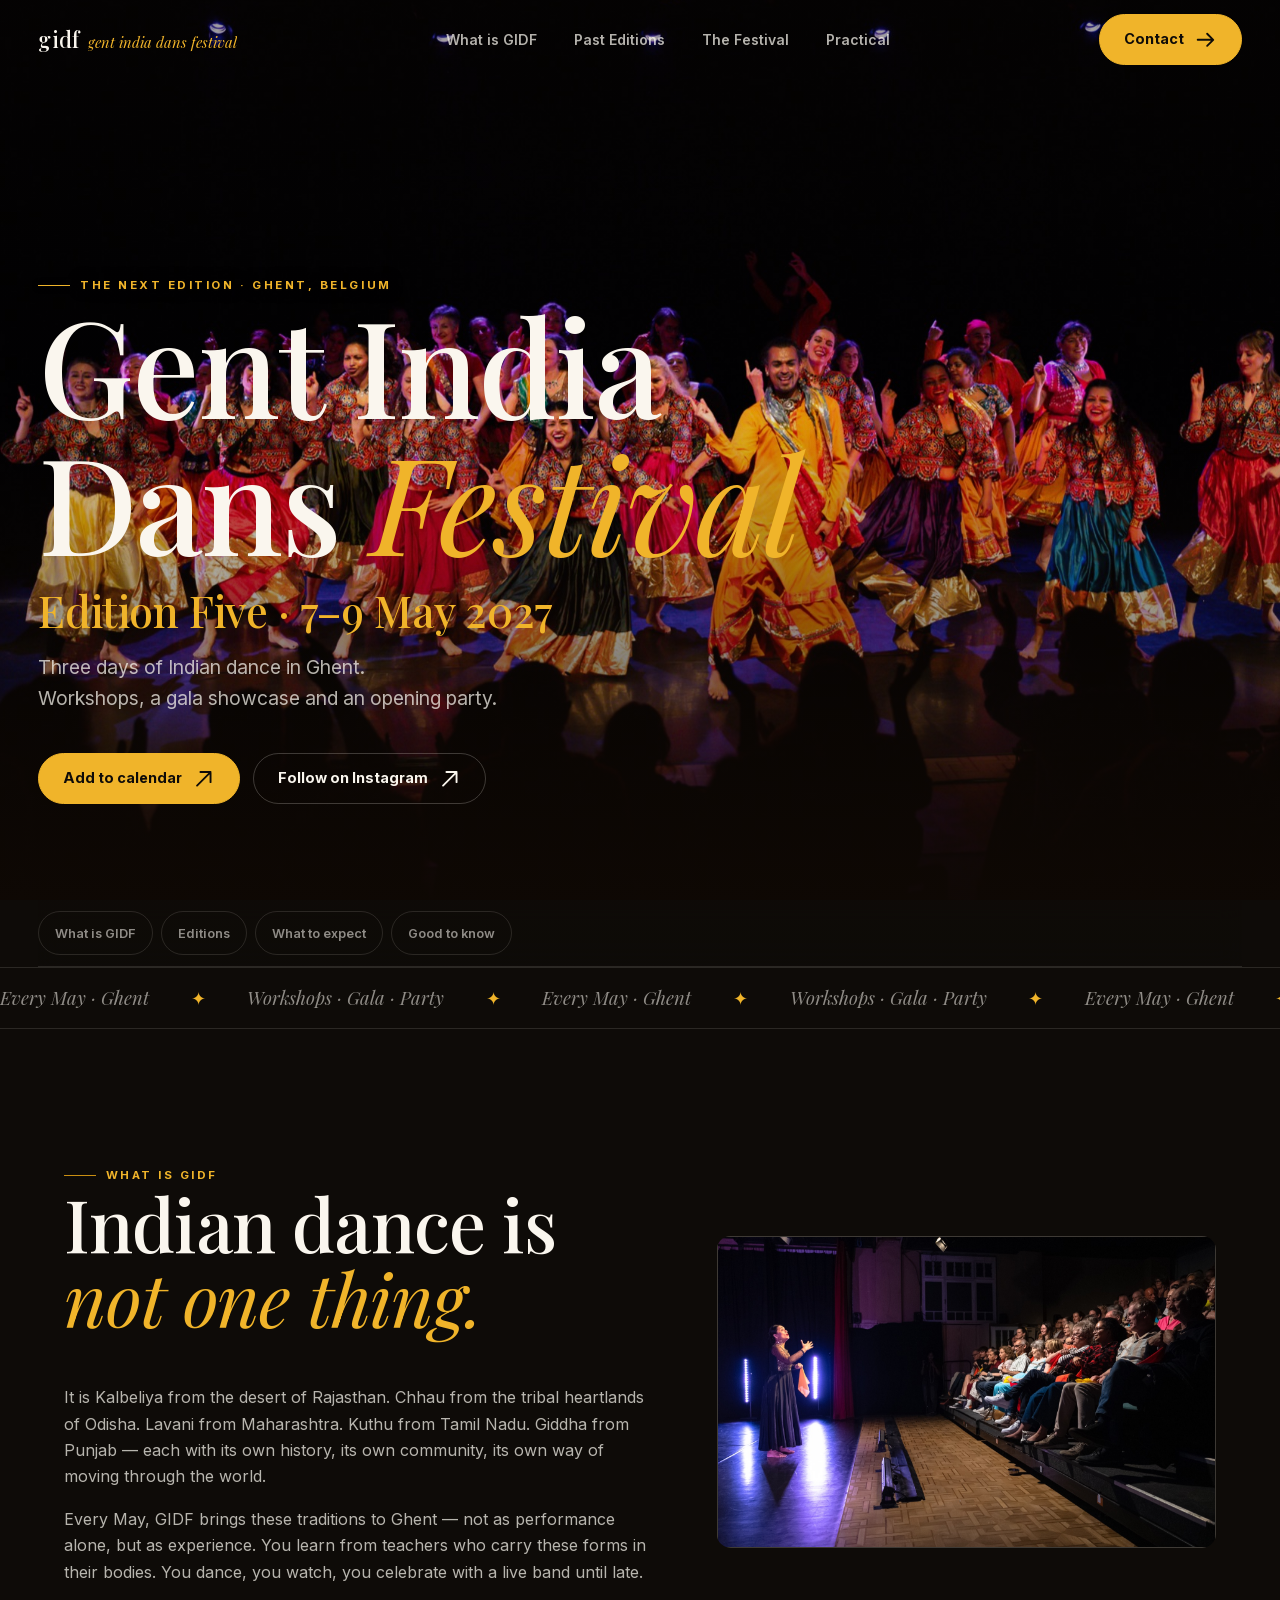
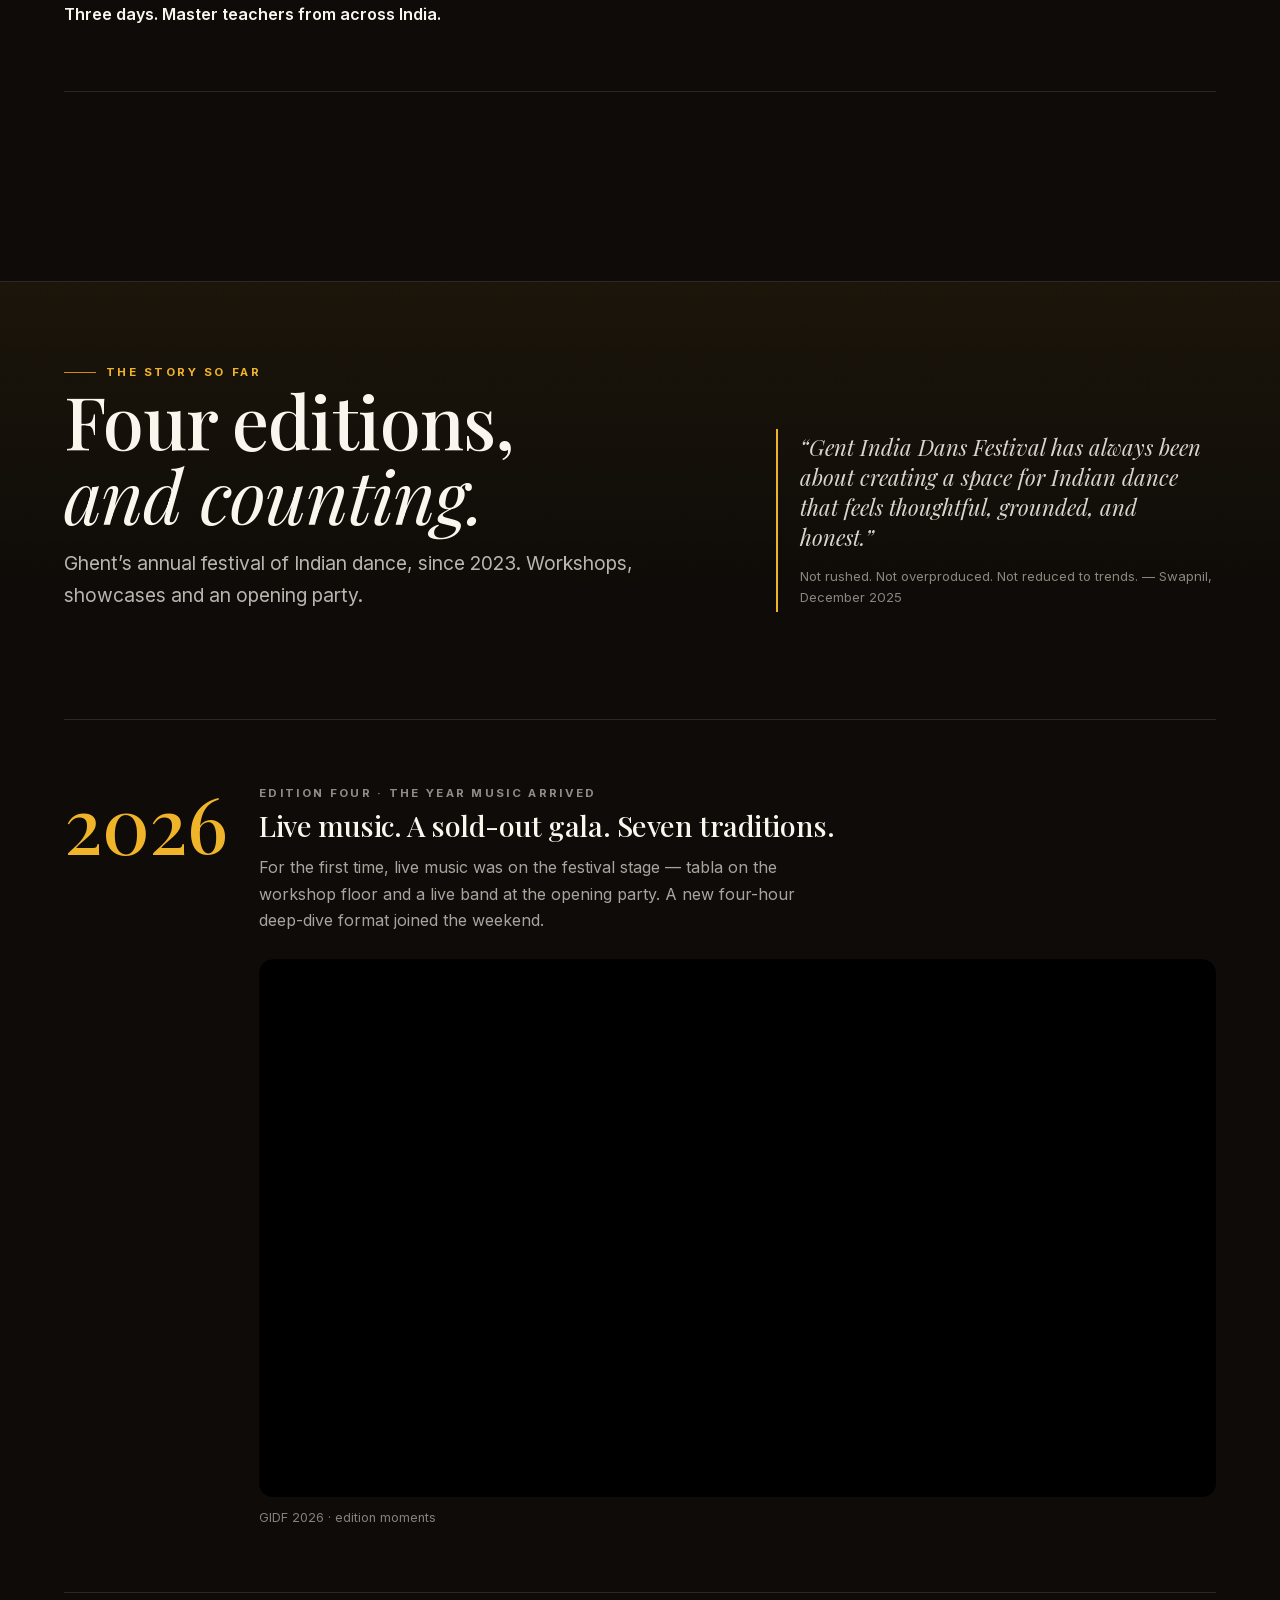
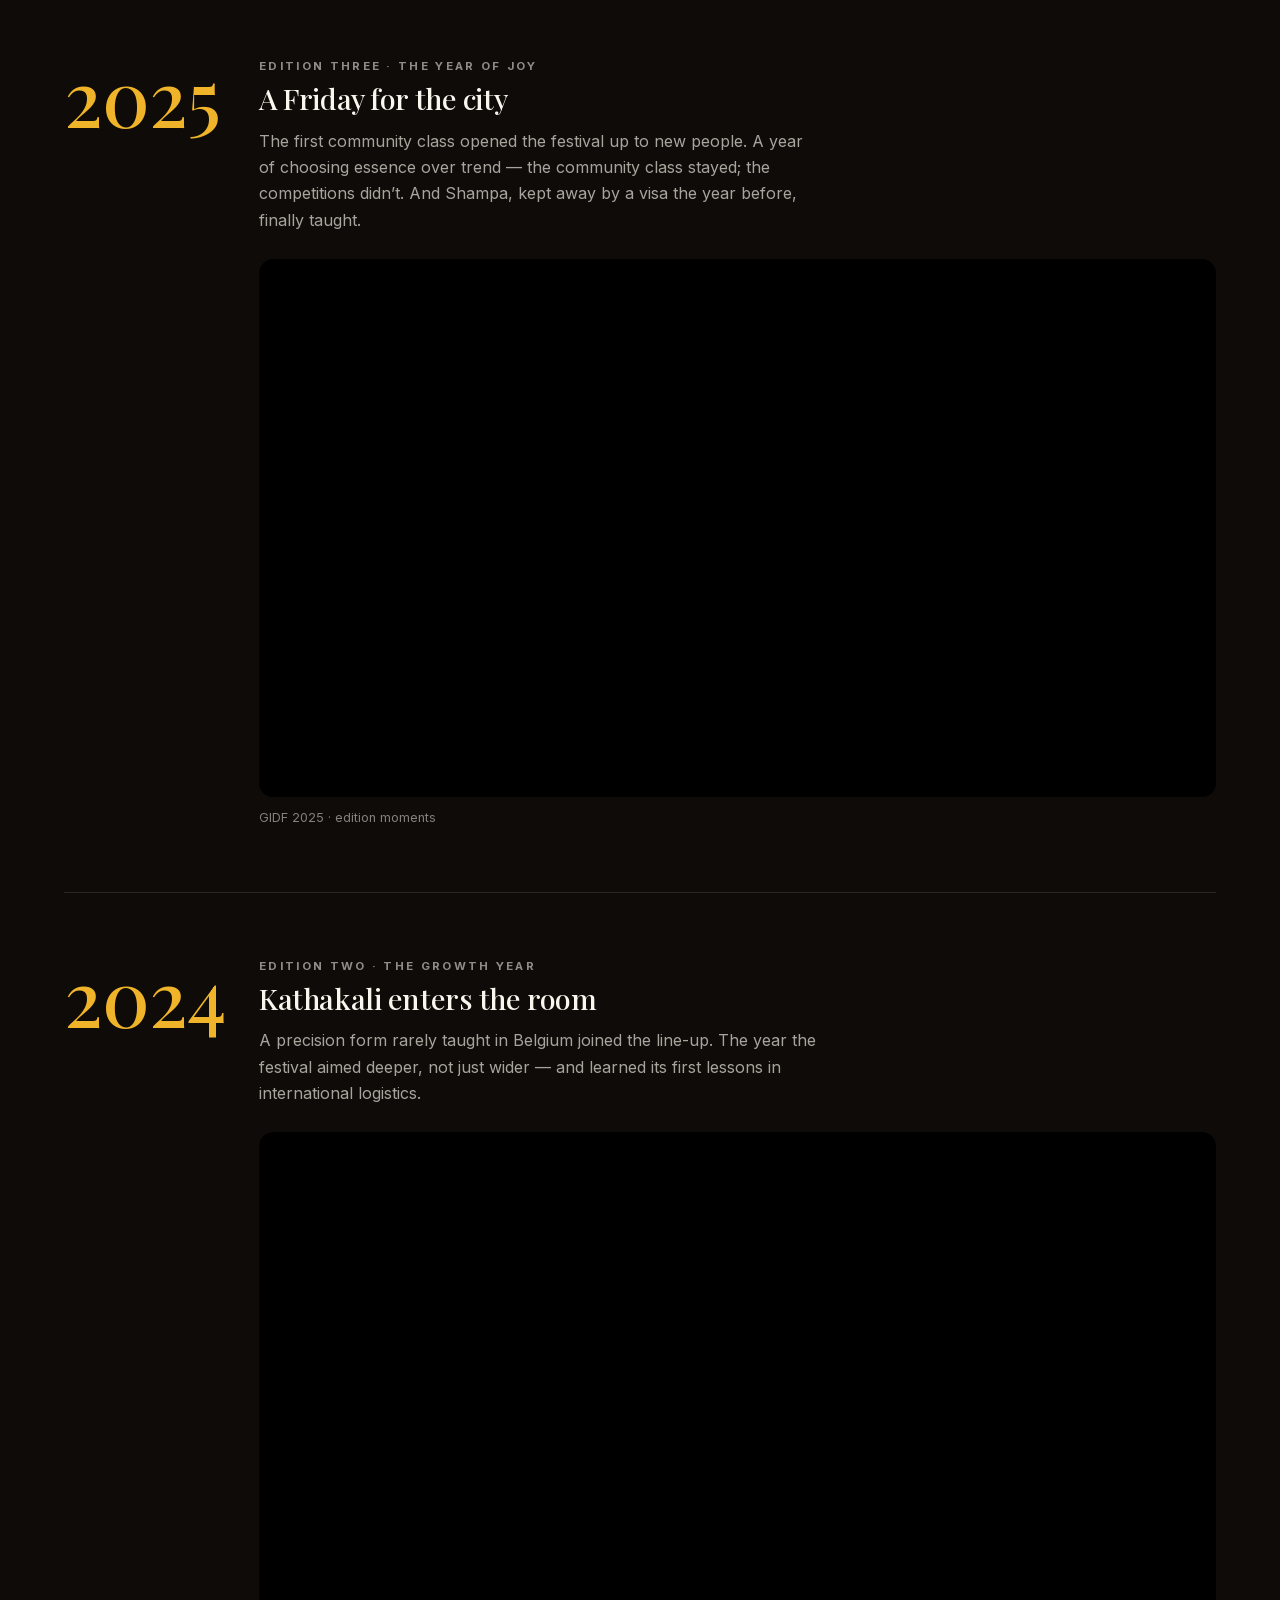
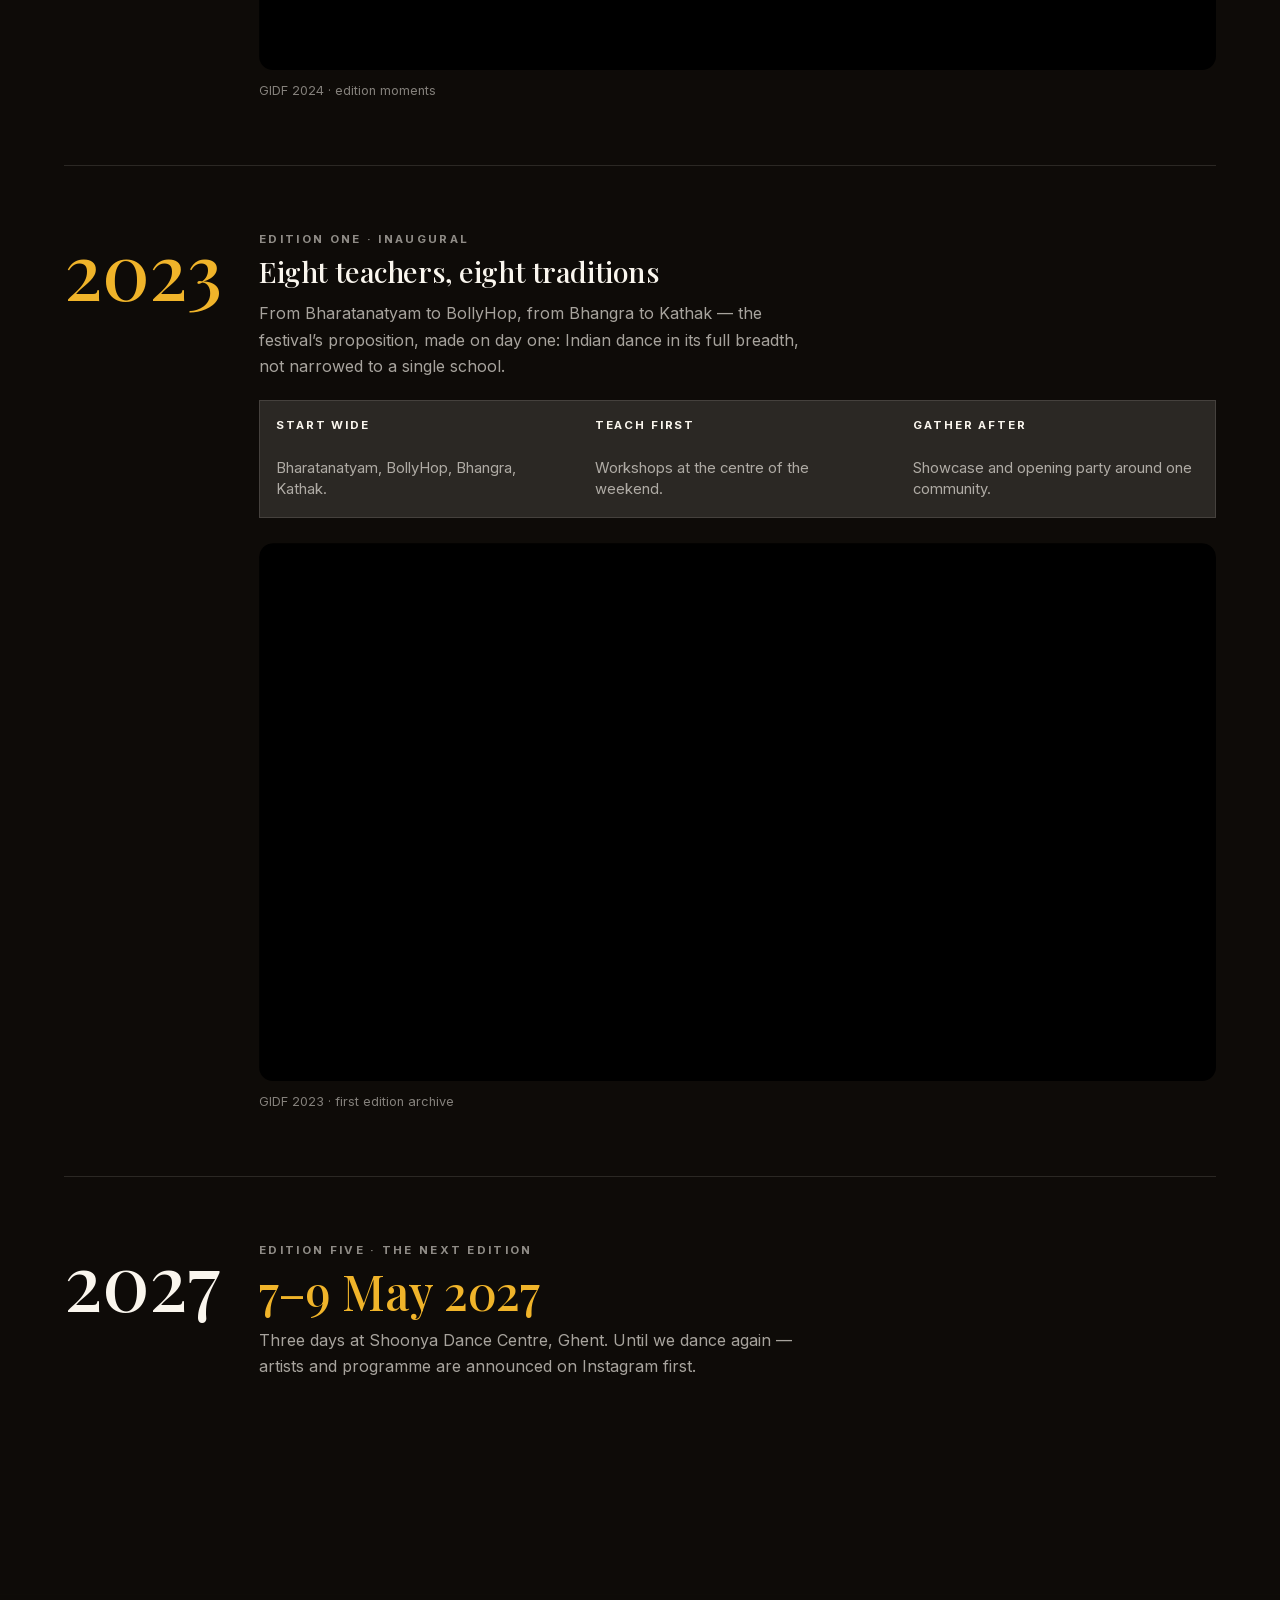
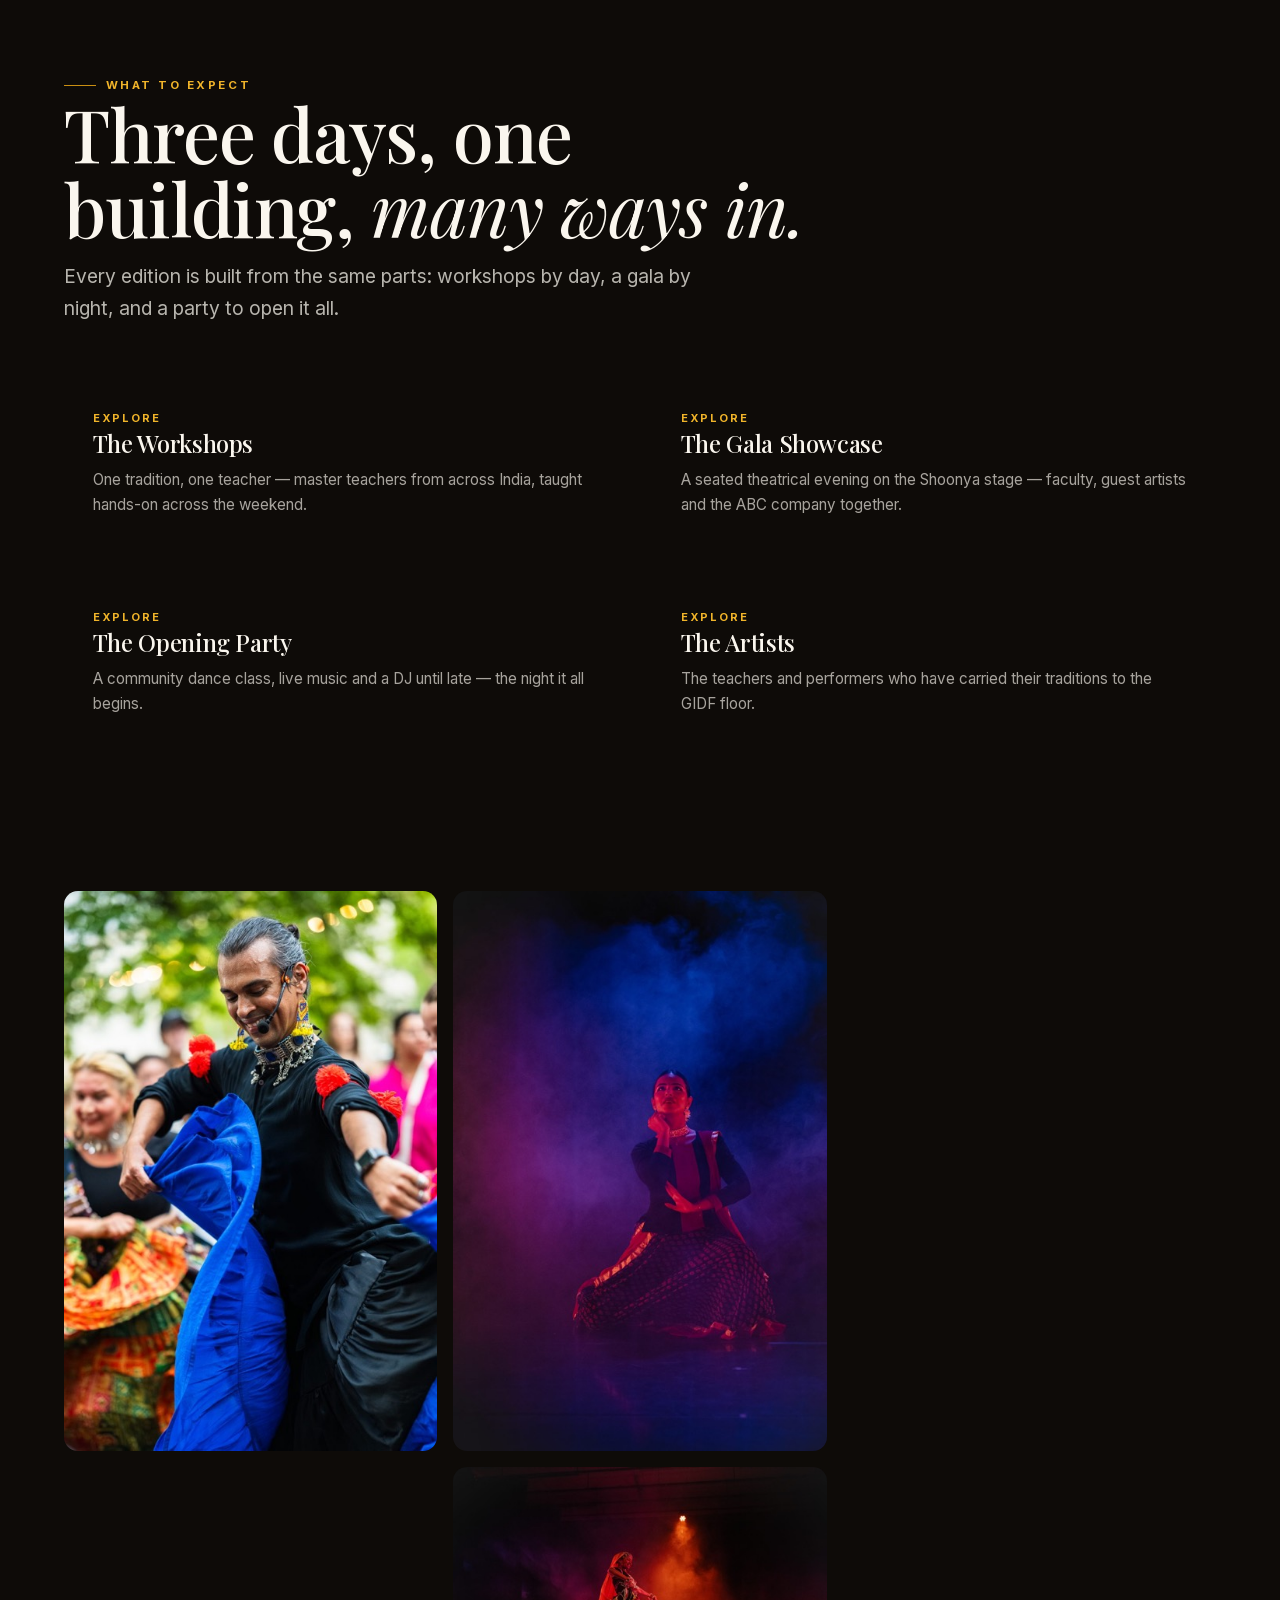
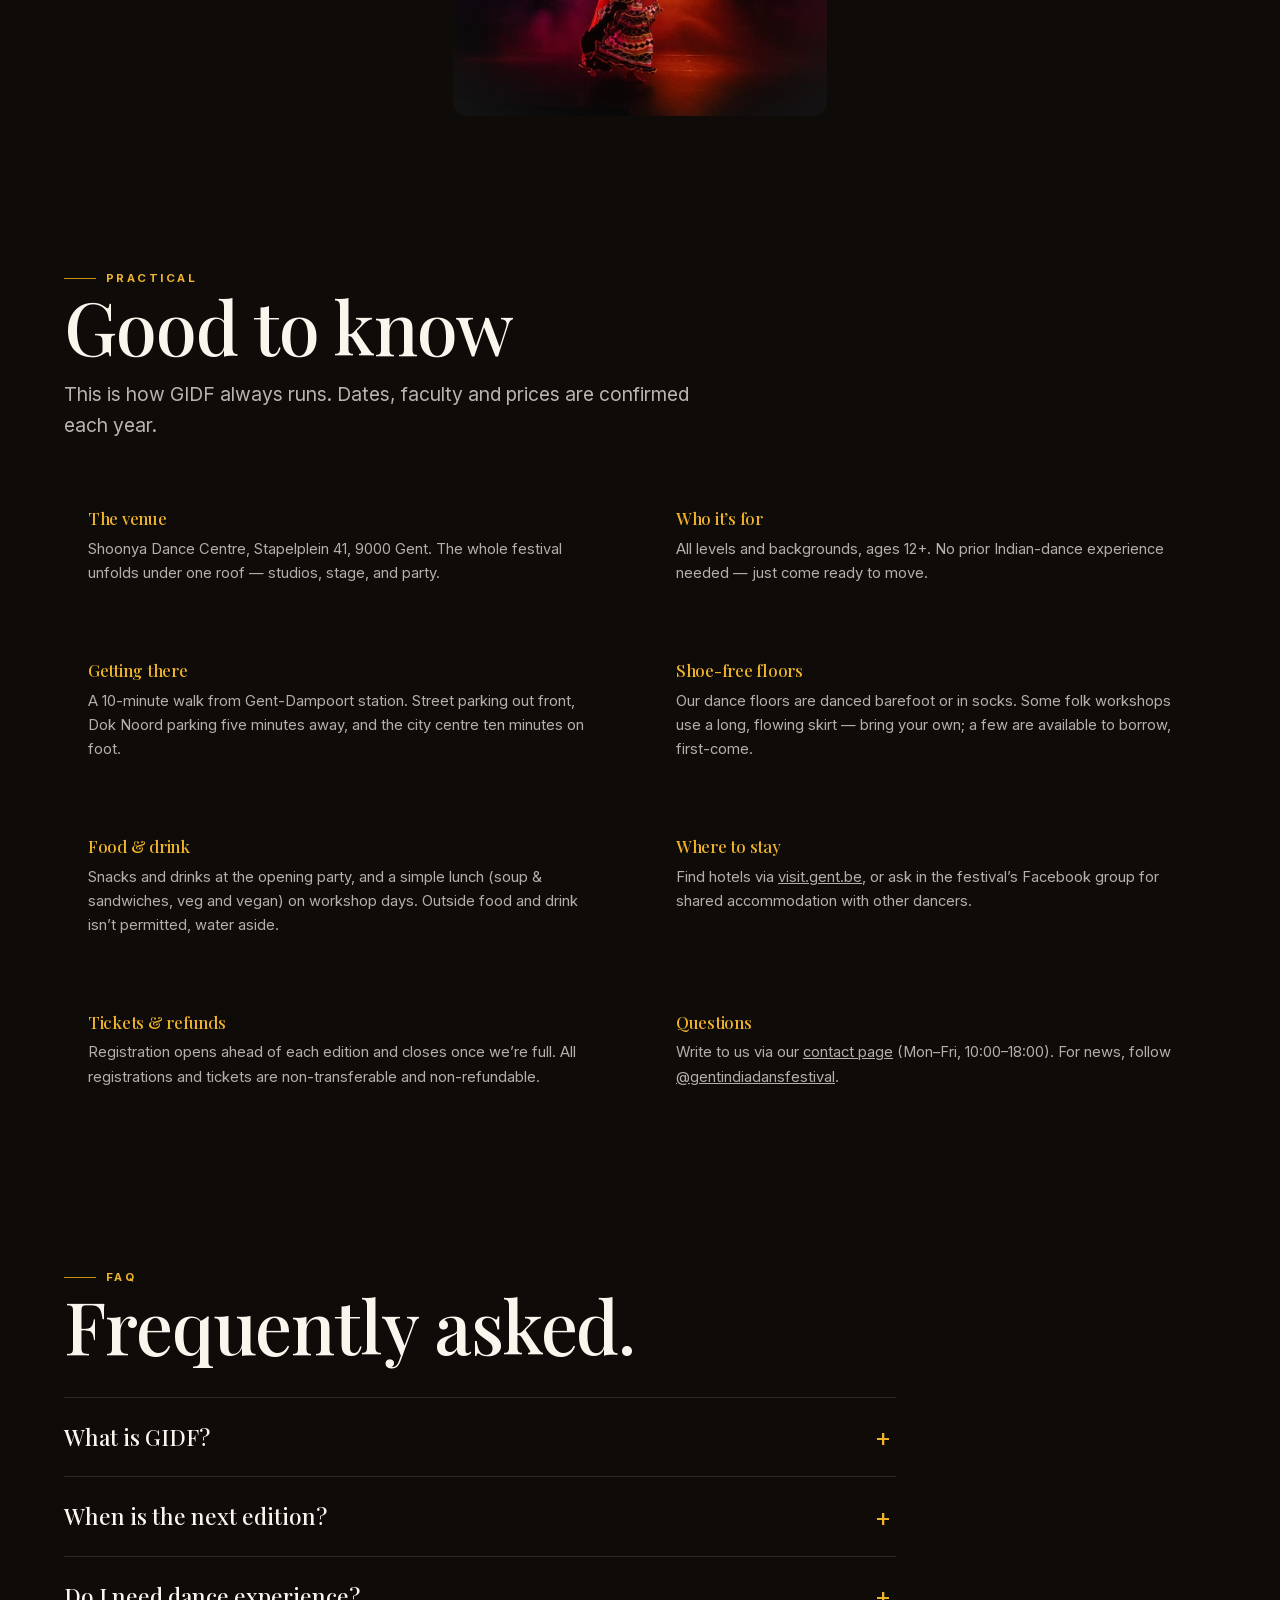
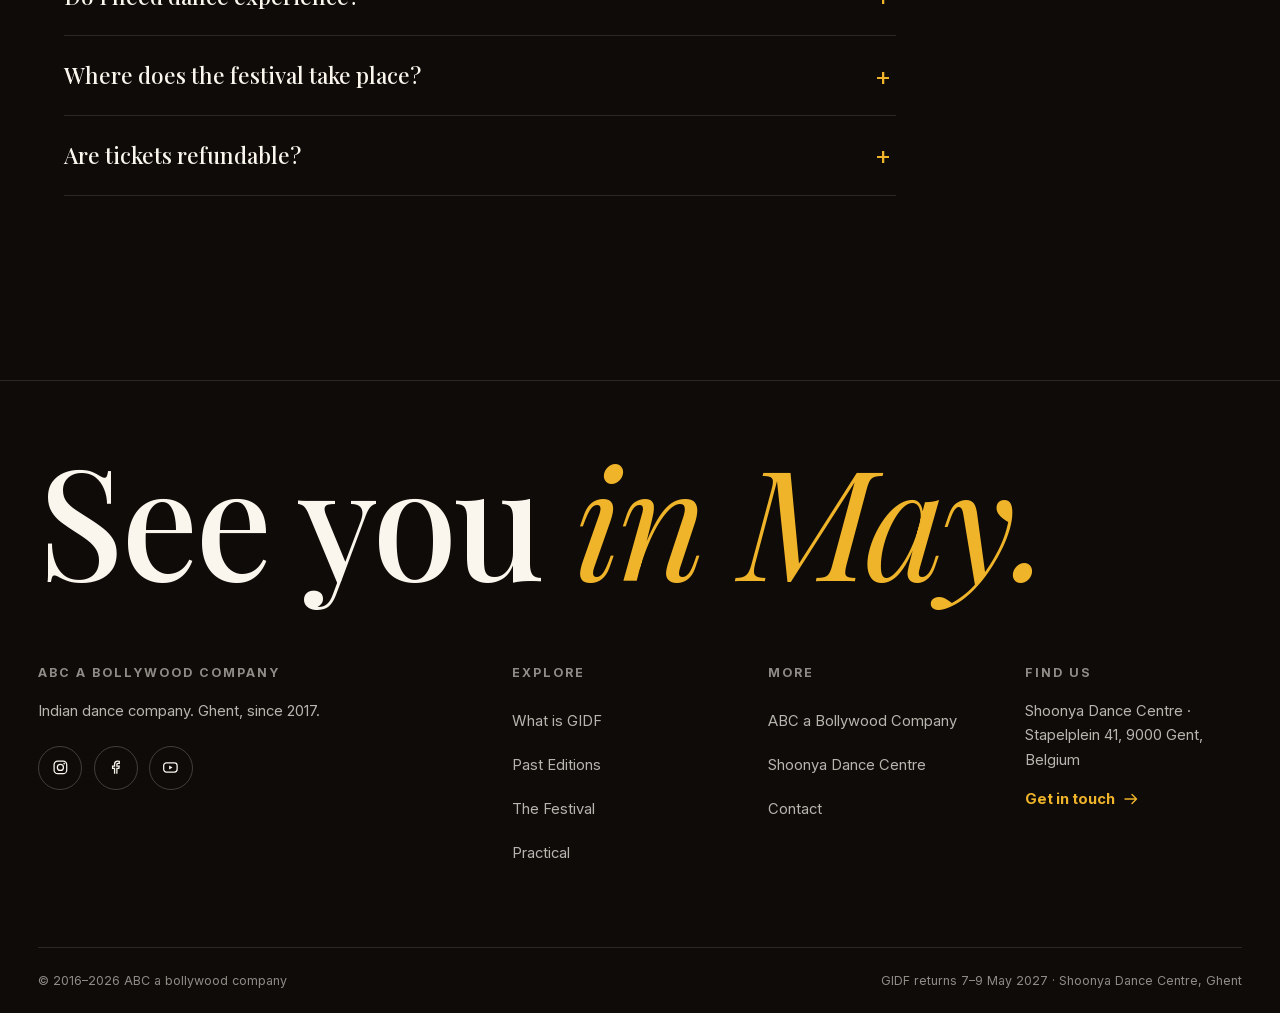
==== commit d6e05fd0: "GIDF: FAQ ported from the retired festivals/gidf page Co-Authored-By: Claude Opus 5.5 <noreply@anthr" ====
--- a/index.html
+++ b/index.html
@@ -23,7 +23,56 @@
 <link rel="preload" href="assets/fonts/playfair-latin.woff2" as="font" type="font/woff2" crossorigin>
 <link rel="preload" href="assets/fonts/playfair-latin-italic.woff2" as="font" type="font/woff2" crossorigin>
 <link rel="preload" href="assets/fonts/inter-latin.woff2" as="font" type="font/woff2" crossorigin>
-<link rel="stylesheet" href="assets/css/main.css?v=gidf9">
+<link rel="stylesheet" href="assets/css/main.css?v=gidf10">
+<script type="application/ld+json">
+{
+  "@context": "https://schema.org",
+  "@type": "FAQPage",
+  "inLanguage": "en-BE",
+  "mainEntity": [
+    {
+      "@type": "Question",
+      "name": "What is GIDF?",
+      "acceptedAnswer": {
+        "@type": "Answer",
+        "text": "The Gent India Dans Festival — an annual Indian dance festival in Ghent since 2023, with workshops, a gala showcase and an opening party."
+      }
+    },
+    {
+      "@type": "Question",
+      "name": "When is the next edition?",
+      "acceptedAnswer": {
+        "@type": "Answer",
+        "text": "Edition Five runs 7–9 May 2027 at Shoonya Dance Centre. The lineup is announced on Instagram first."
+      }
+    },
+    {
+      "@type": "Question",
+      "name": "Do I need dance experience?",
+      "acceptedAnswer": {
+        "@type": "Answer",
+        "text": "Workshops welcome different levels; each teacher states the level for their session."
+      }
+    },
+    {
+      "@type": "Question",
+      "name": "Where does the festival take place?",
+      "acceptedAnswer": {
+        "@type": "Answer",
+        "text": "At Shoonya Dance Centre, Stapelplein 41, 9000 Ghent."
+      }
+    },
+    {
+      "@type": "Question",
+      "name": "Are tickets refundable?",
+      "acceptedAnswer": {
+        "@type": "Answer",
+        "text": "No — tickets are non-refundable."
+      }
+    }
+  ]
+}
+</script>
 
 </head>
 <body>
@@ -242,6 +291,20 @@
     </div></div></div>
   </div>
 </section>
+
+<section class="section-tight" id="faq">
+  <div class="container">
+    <span class="eyebrow rv">FAQ</span>
+    <h2 class="rv">Frequently asked.</h2>
+    <div class="faq" style="margin-top:2.2rem">
+      <details class="rv"><summary>What is GIDF?</summary><div class="faq-a"><p>The Gent India Dans Festival — an annual Indian dance festival in Ghent since 2023, with workshops, a gala showcase and an opening party.</p></div></details>
+      <details class="rv"><summary>When is the next edition?</summary><div class="faq-a"><p>Edition Five runs 7–9 May 2027 at Shoonya Dance Centre. The lineup is announced on Instagram first.</p></div></details>
+      <details class="rv"><summary>Do I need dance experience?</summary><div class="faq-a"><p>Workshops welcome different levels; each teacher states the level for their session.</p></div></details>
+      <details class="rv"><summary>Where does the festival take place?</summary><div class="faq-a"><p>At Shoonya Dance Centre, Stapelplein 41, 9000 Ghent.</p></div></details>
+      <details class="rv"><summary>Are tickets refundable?</summary><div class="faq-a"><p>No — tickets are non-refundable.</p></div></details>
+    </div>
+  </div>
+</section>
 </div>
 </main>
 
--- a/assets/css/main.css
+++ b/assets/css/main.css
@@ -707,3 +707,15 @@
   .ed-origin { grid-template-columns: 1fr; }
   .ed-origin span { min-height: 0; gap: 0.7rem; }
 }
+
+/* FAQ accordion (D-074) */
+.faq { max-width: 52rem; }
+.faq details { border-top: 1px solid var(--line); }
+.faq details:last-child { border-bottom: 1px solid var(--line); }
+.faq summary { list-style: none; cursor: pointer; position: relative; padding: 1.3rem 2.6rem 1.3rem 0; font-family: var(--font-display); font-weight: 600; font-size: clamp(1.1rem, 2.2vw, 1.4rem); color: var(--cream); }
+.faq summary::-webkit-details-marker { display: none; }
+.faq summary::after { content: "+"; position: absolute; right: 0.3rem; top: 50%; transform: translateY(-50%); font-family: var(--font-body); font-weight: 400; font-size: 1.6rem; color: var(--marigold); }
+.faq details[open] summary::after { content: "−"; }
+.faq summary:focus-visible { outline: 2px solid var(--marigold); outline-offset: 2px; }
+.faq-a { padding: 0 2.6rem 1.5rem 0; }
+.faq-a p { font-size: 1rem; color: var(--cream-70); max-width: 64ch; }
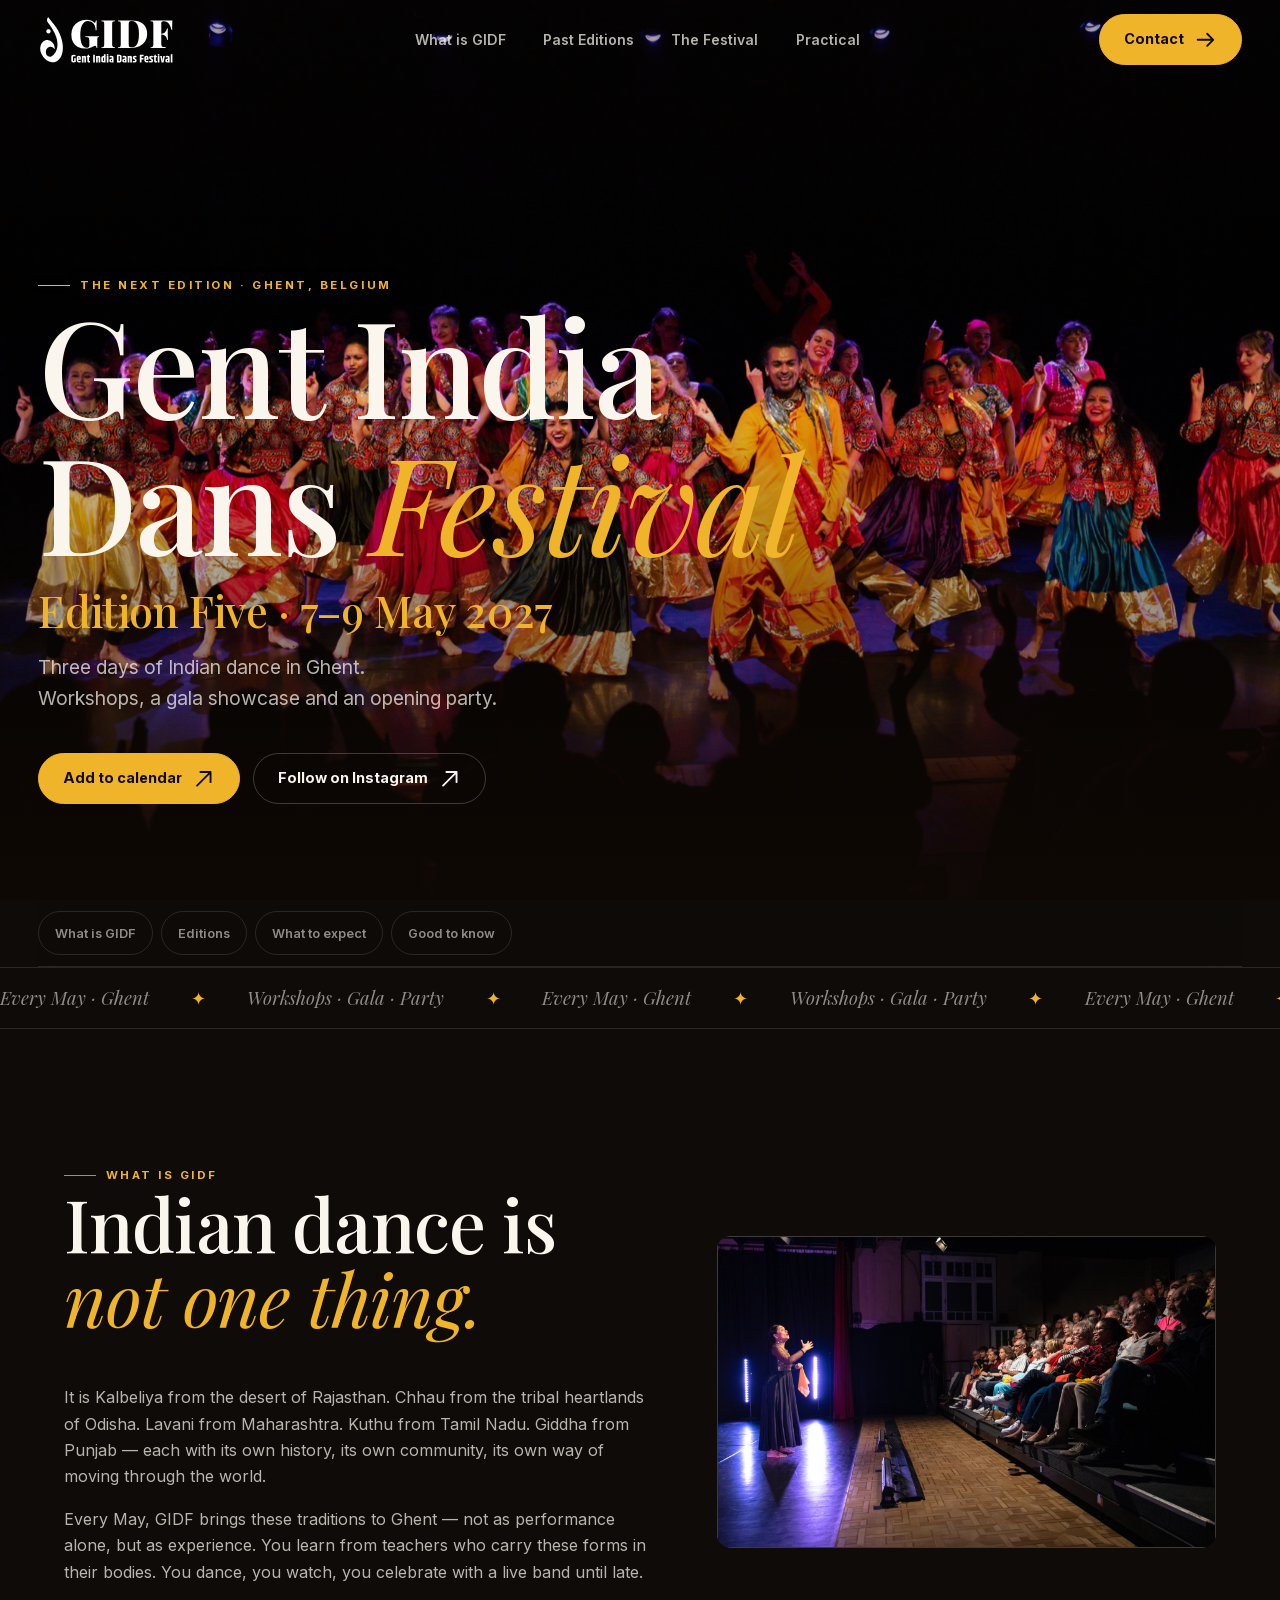
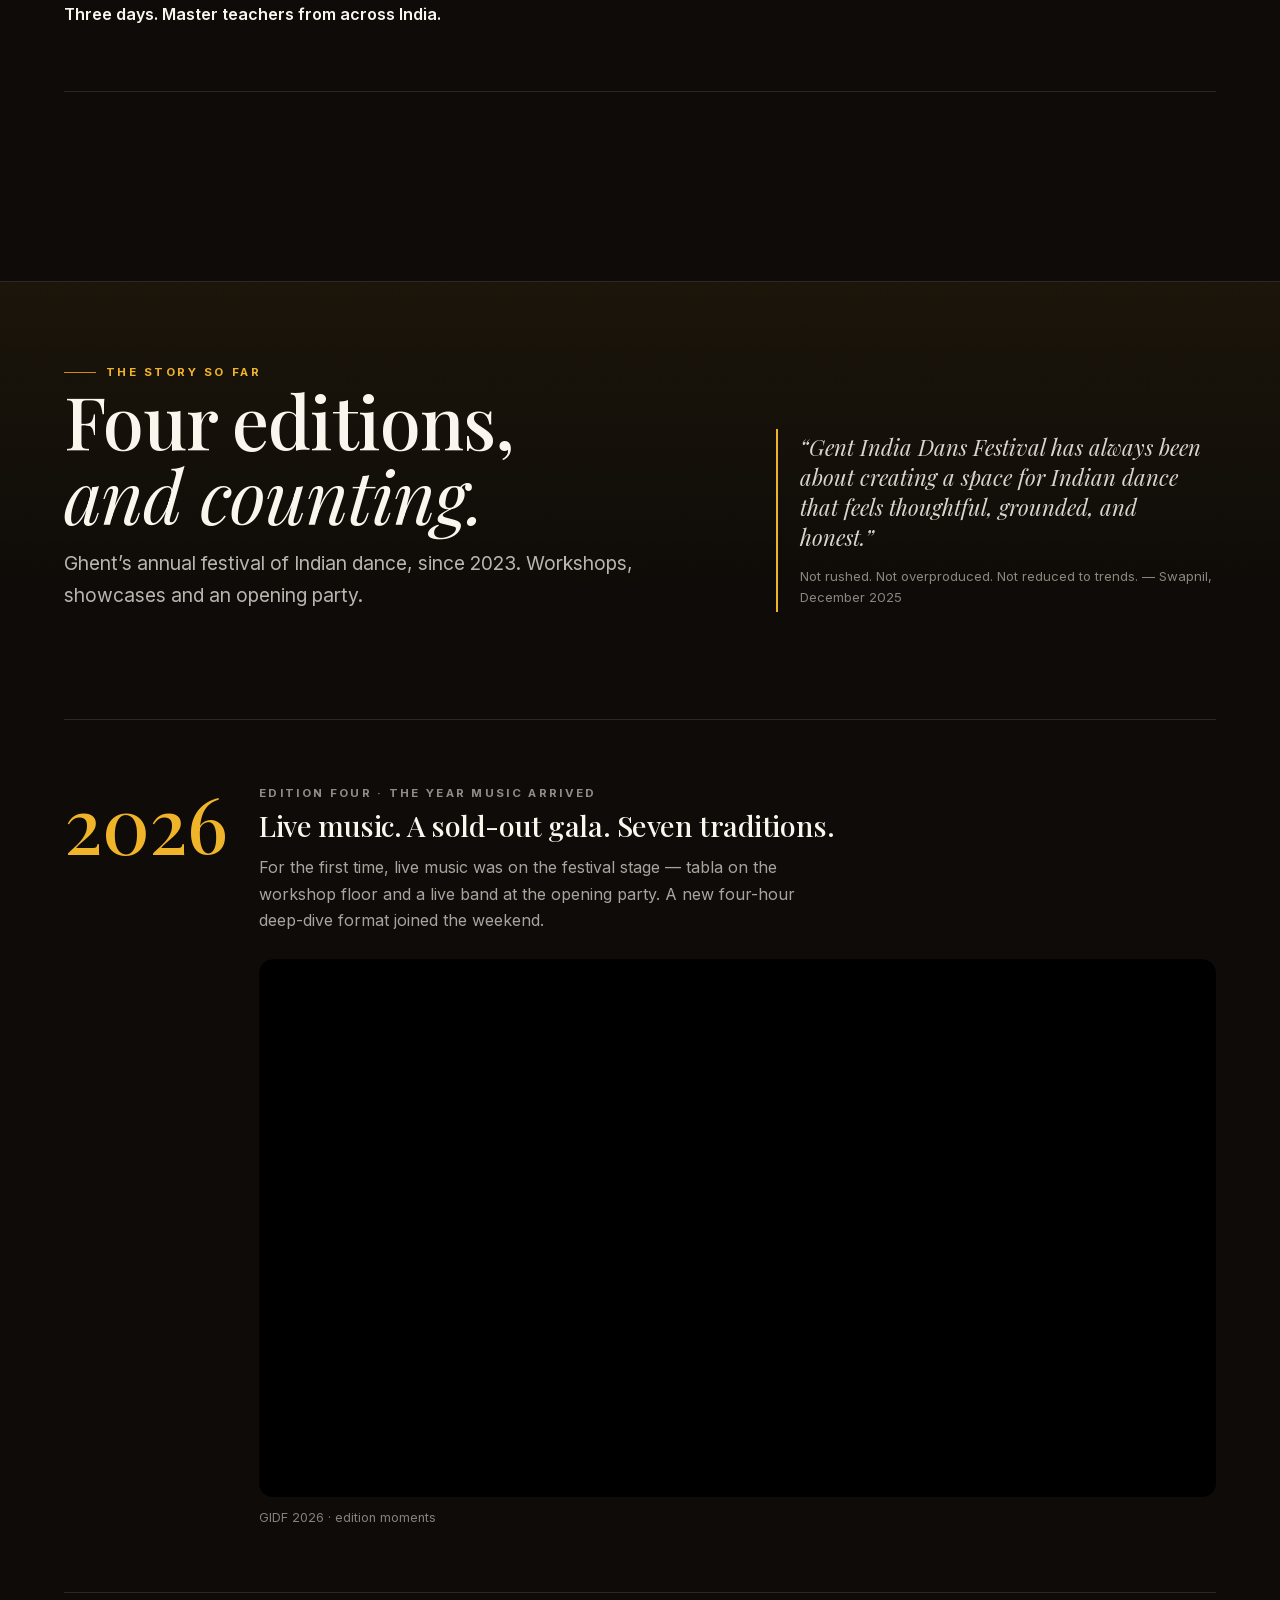
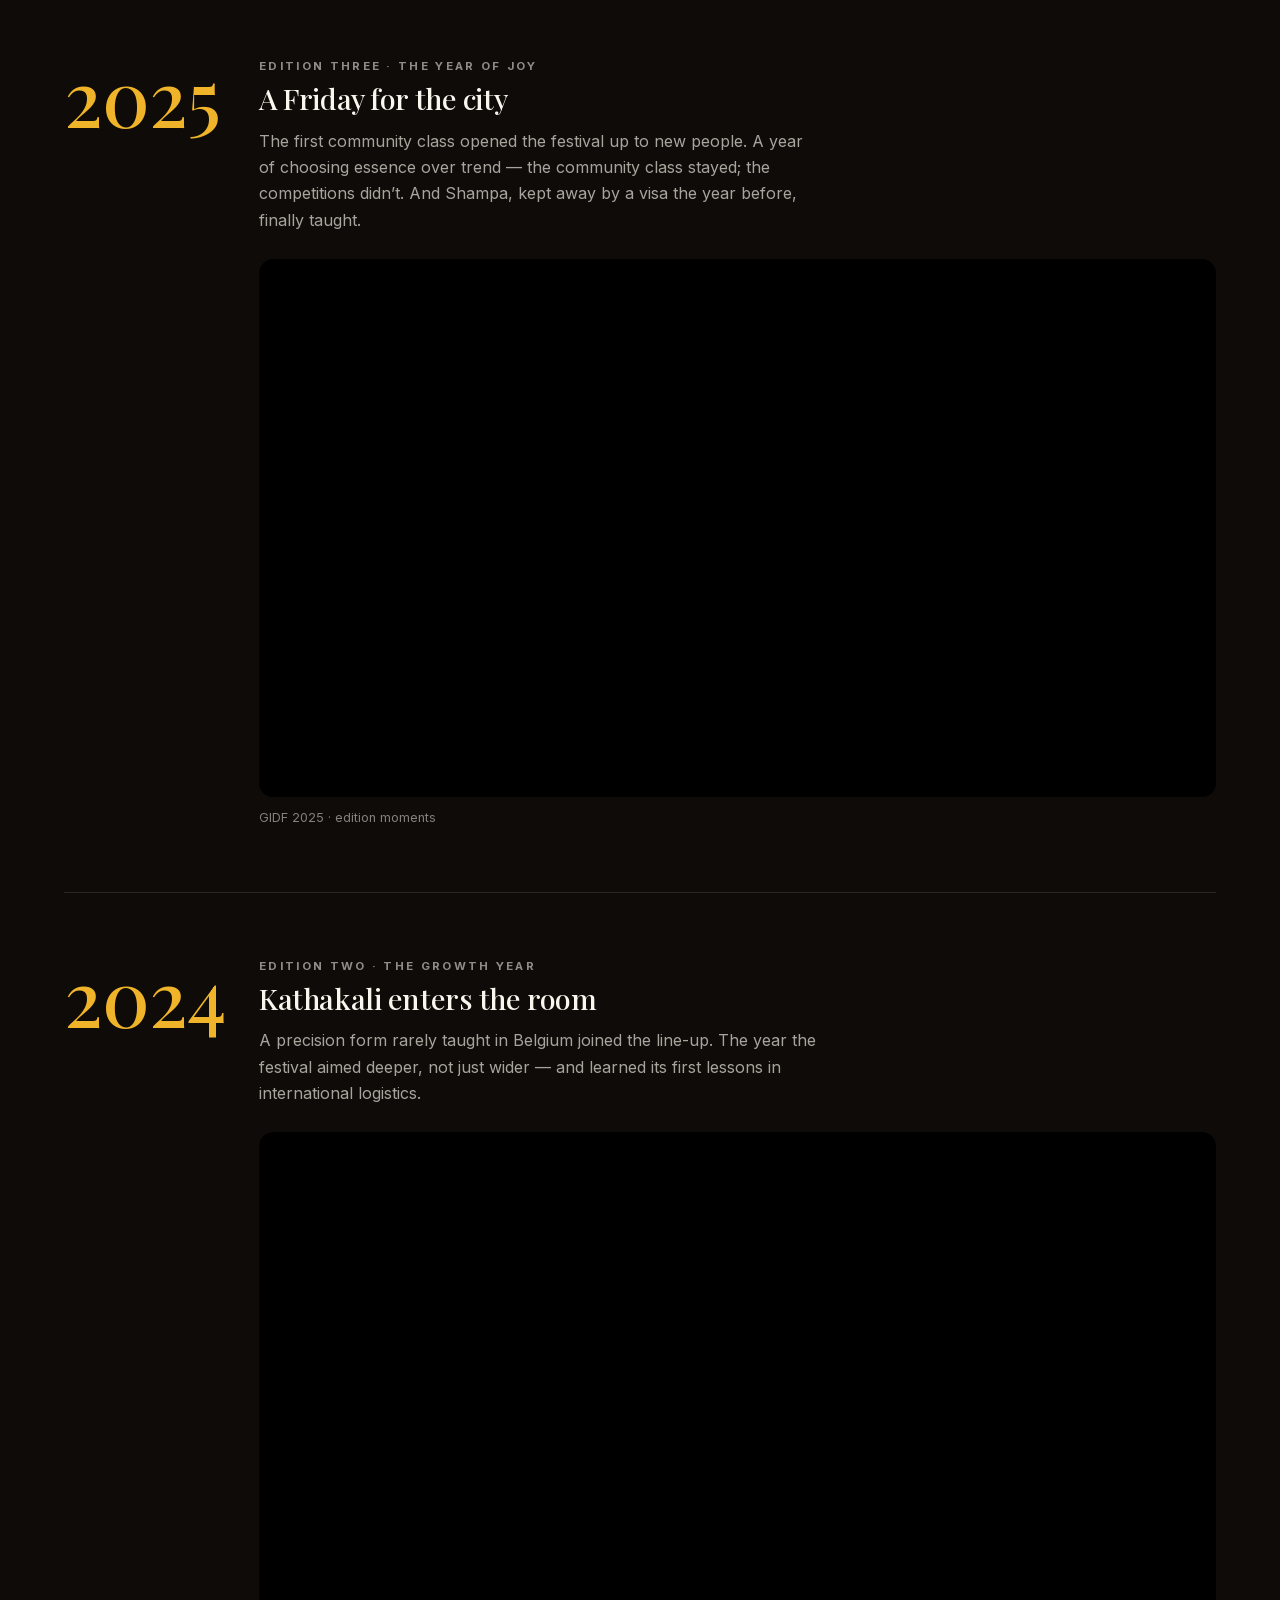
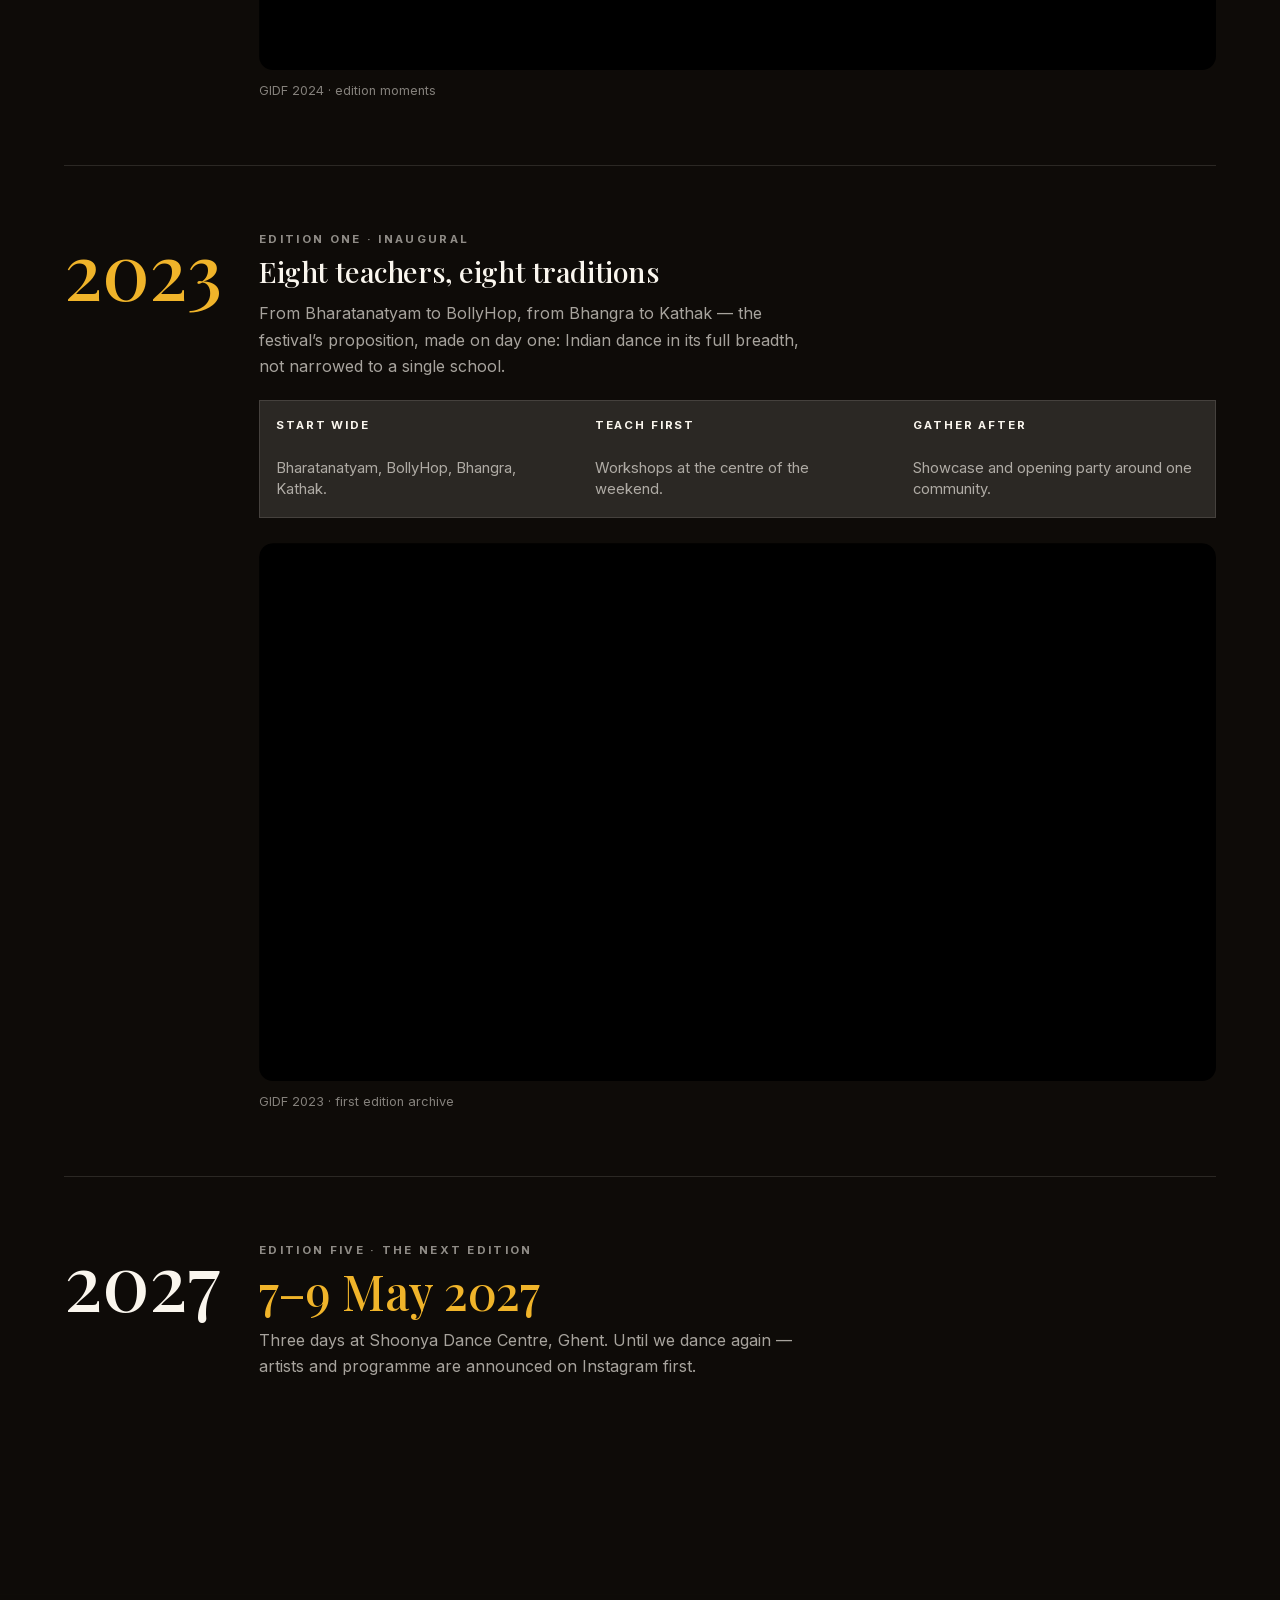
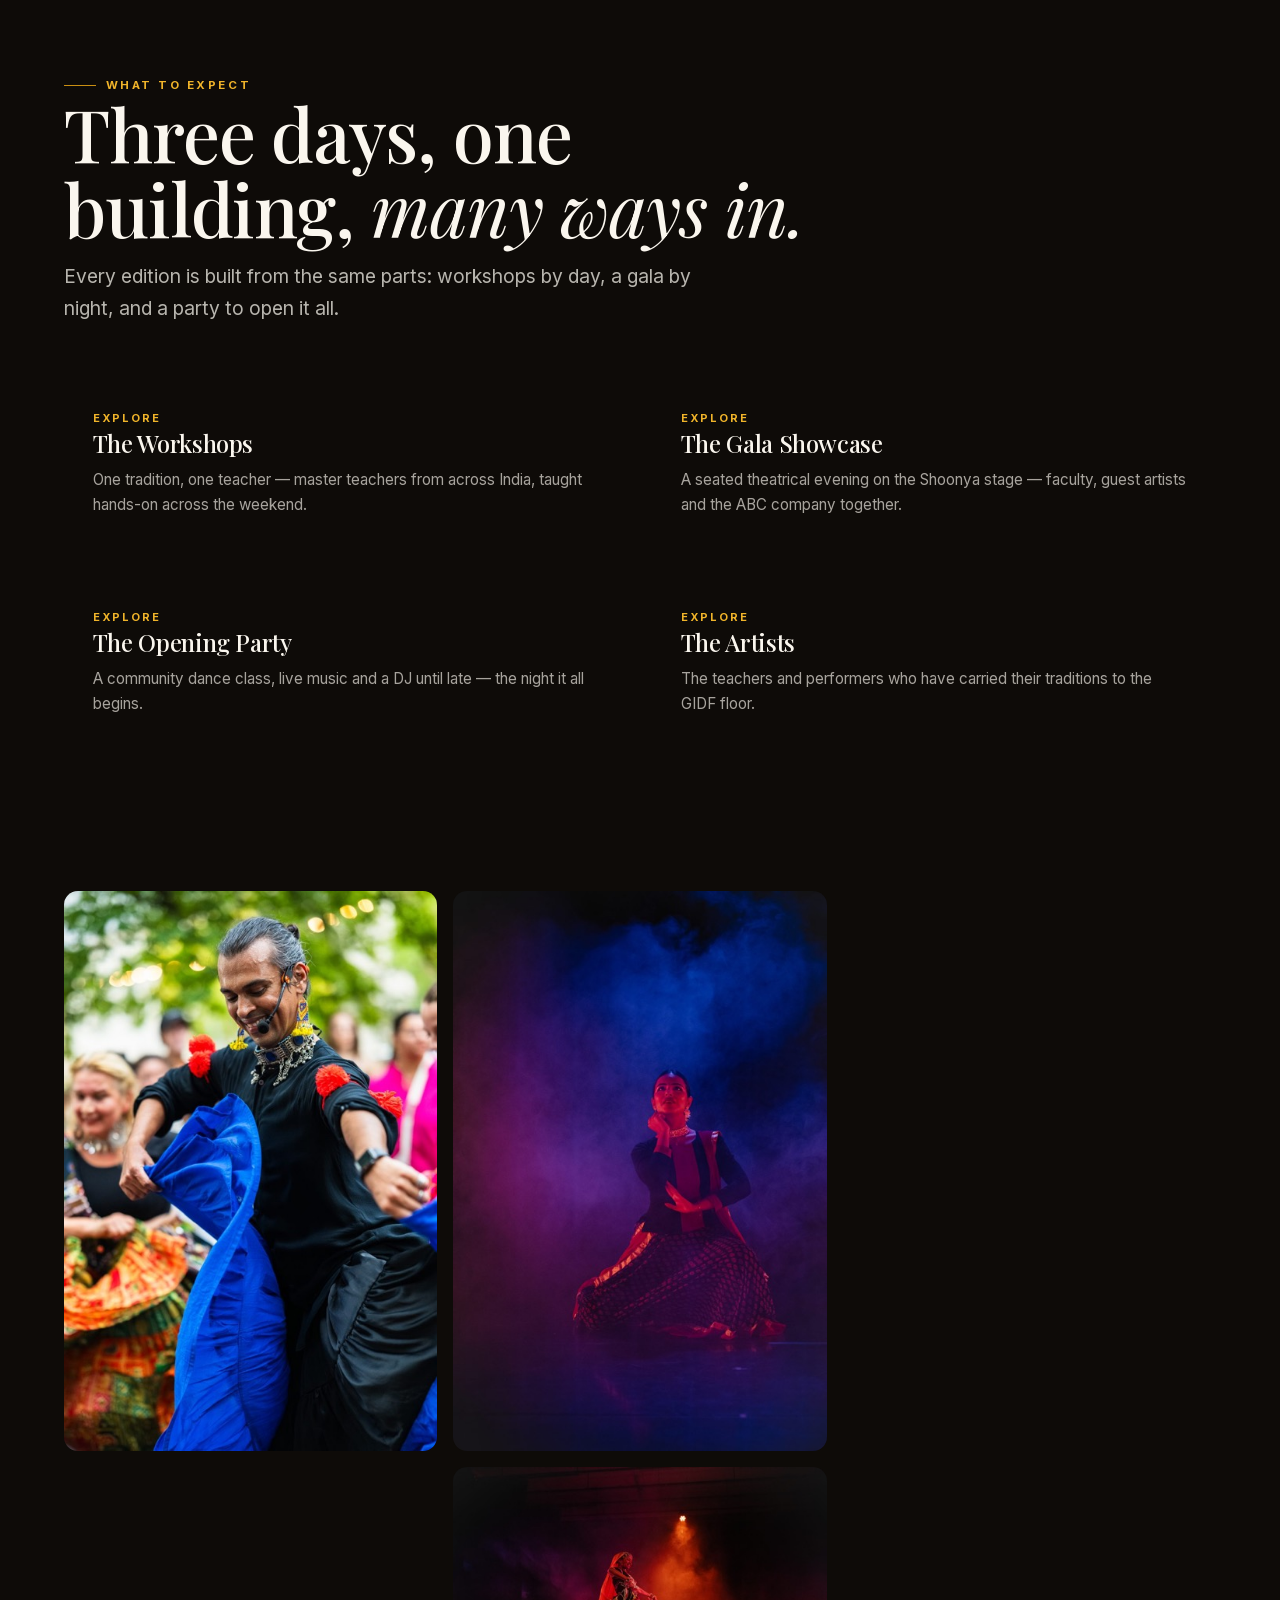
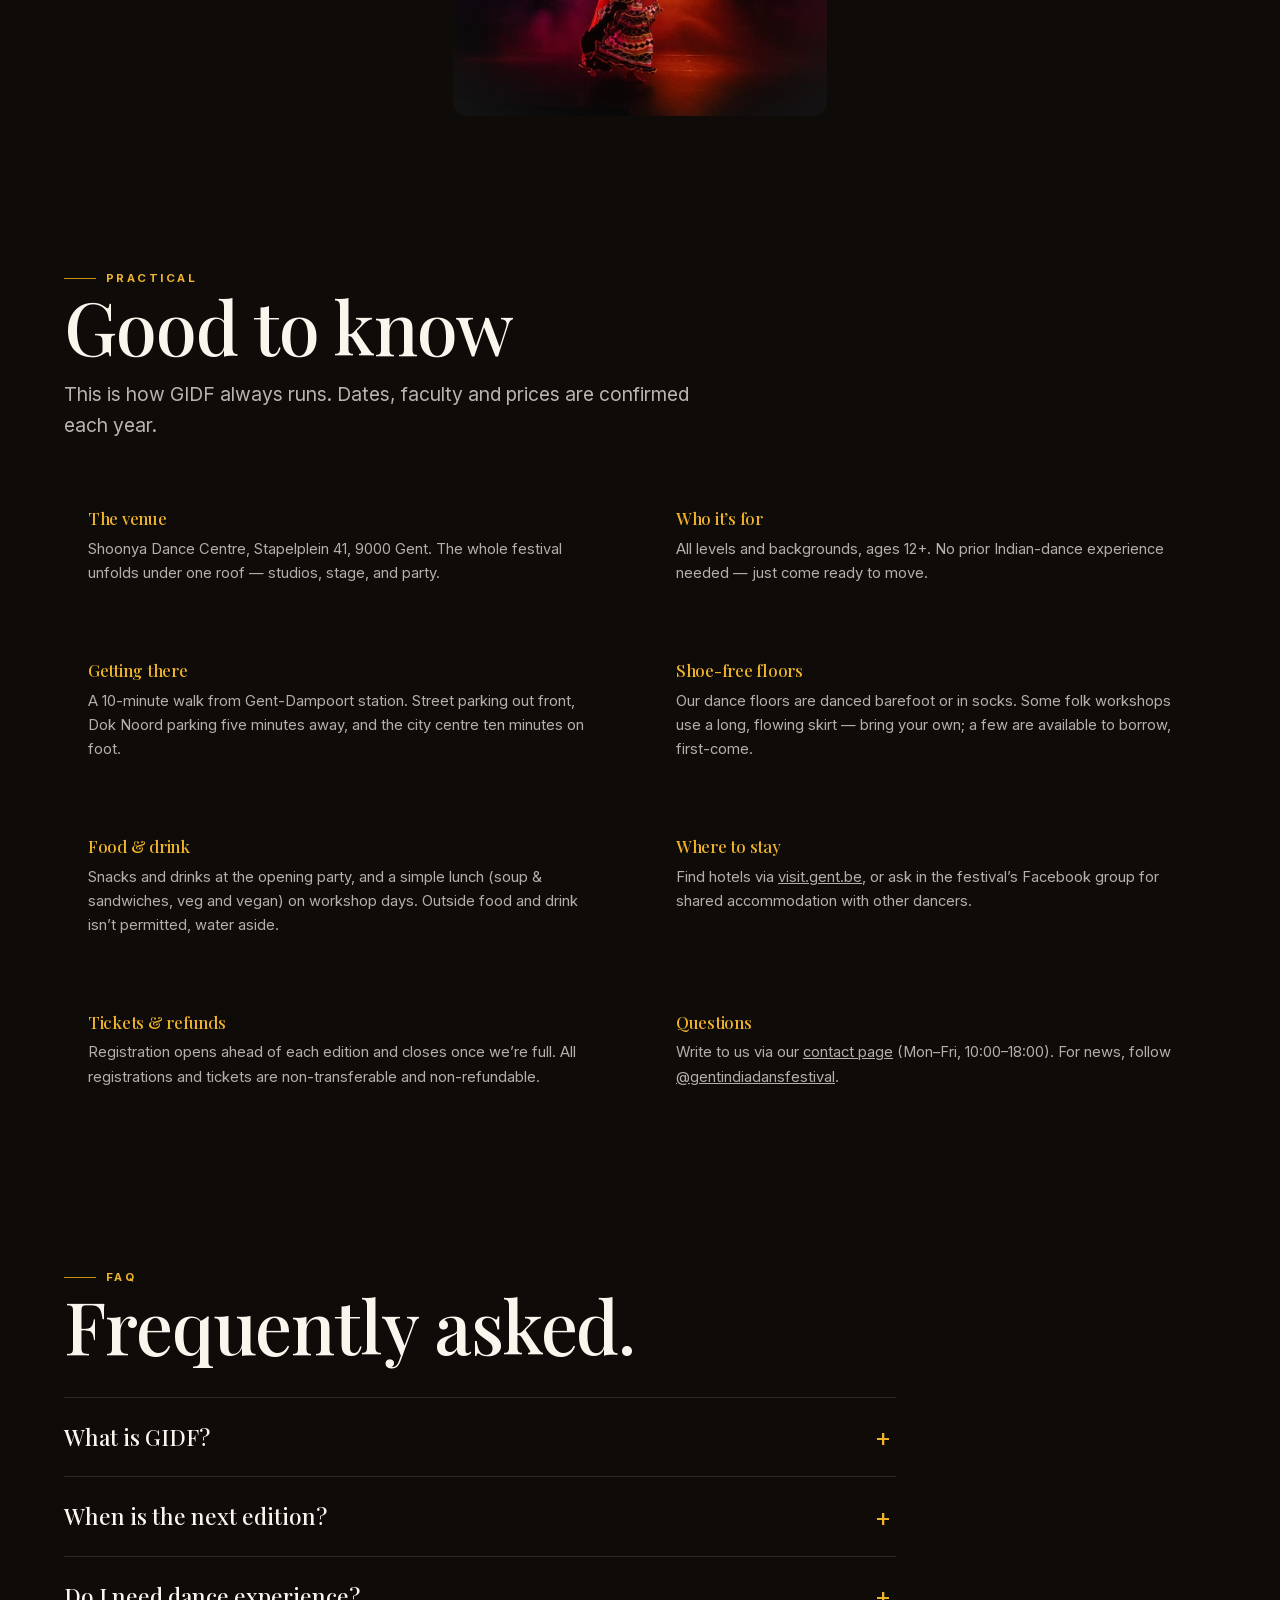
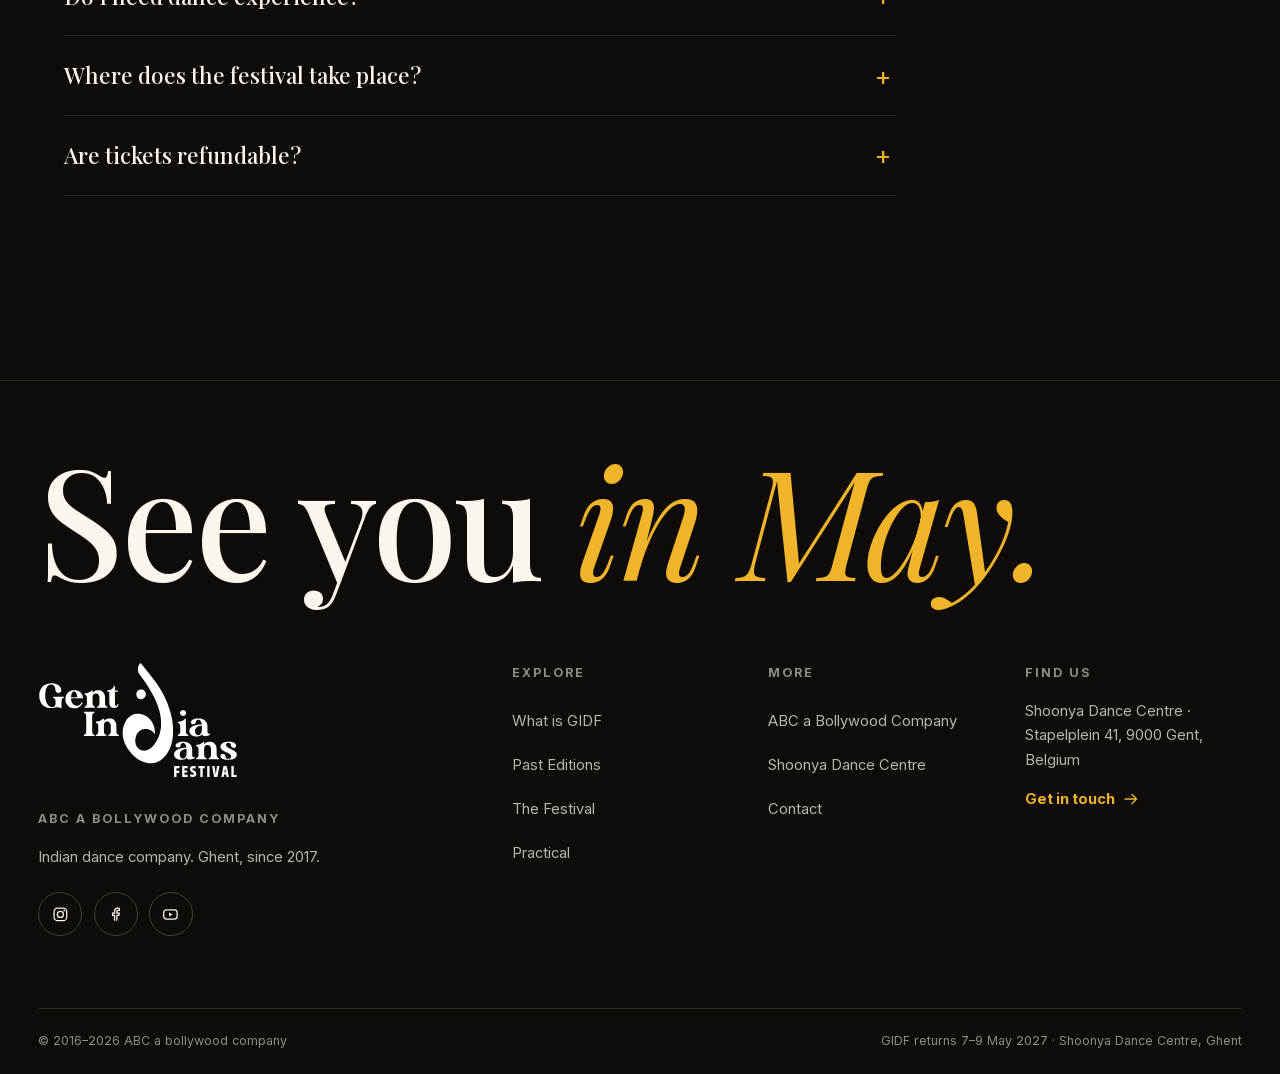
==== commit 85c4e8a3: "GIDF: new D-128 logo in header + footer, gidf-mark favicon Header text brand -> horizontal logo (whi" ====
--- a/index.html
+++ b/index.html
@@ -16,14 +16,14 @@
 <meta property="og:url" content="https://gidf.abcdans.com/">
 <meta property="og:image" content="https://gidf.abcdans.com/assets/img/gidf/finale-hero.jpg">
 <meta name="theme-color" content="#0E0B08">
-<link rel="icon" href="/favicon.ico?v=elephant2" sizes="any">
-<link rel="icon" href="assets/img/favicon-elephant-32.png?v=elephant2" sizes="32x32" type="image/png">
-<link rel="icon" href="assets/img/favicon-elephant.png?v=elephant2" sizes="512x512" type="image/png">
-<link rel="apple-touch-icon" href="assets/img/apple-touch-icon-elephant.png?v=elephant2">
+<link rel="icon" href="/favicon.ico?v=mark1" sizes="any">
+<link rel="icon" href="assets/img/favicon-32.png?v=mark1" sizes="32x32" type="image/png">
+<link rel="icon" href="assets/img/favicon.png?v=mark1" sizes="512x512" type="image/png">
+<link rel="apple-touch-icon" href="assets/img/apple-touch-icon.png?v=mark1">
 <link rel="preload" href="assets/fonts/playfair-latin.woff2" as="font" type="font/woff2" crossorigin>
 <link rel="preload" href="assets/fonts/playfair-latin-italic.woff2" as="font" type="font/woff2" crossorigin>
 <link rel="preload" href="assets/fonts/inter-latin.woff2" as="font" type="font/woff2" crossorigin>
-<link rel="stylesheet" href="assets/css/main.css?v=gidf10">
+<link rel="stylesheet" href="assets/css/main.css?v=gidf11">
 <script type="application/ld+json">
 {
   "@context": "https://schema.org",
@@ -79,7 +79,7 @@
 
 <a class="skip-link" href="#main">Skip to content</a>
 <header class="site-nav">
-  <a class="brand" href="./"><b>gidf</b><i>gent india dans festival</i></a>
+  <a class="brand" href="./"><img src="assets/img/logo/gidf-logo-horizontal-white.svg" alt="GIDF — Gent India Dans Festival" width="138" height="48"></a>
   <nav class="nav-links" aria-label="Primary"><a href="#about">What is GIDF</a><a href="#editions">Past Editions</a><a href="#festival">The Festival</a><a href="#practical">Practical</a></nav>
   <div style="display:flex;gap:0.7rem;align-items:center">
     <a class="btn btn-gold" href="https://www.shoonyadance.com/contact">Contact<span class="btn-orb"><svg viewBox="0 0 16 16" fill="none" stroke="currentColor" stroke-width="1.4" stroke-linecap="round" stroke-linejoin="round"><path d="M2 8h11M9 3.5 13.5 8 9 12.5"/></svg></span></a>
@@ -313,6 +313,7 @@
     <p class="footer-giant">See you <span class="foil">in May.</span></p>
     <div class="footer-grid">
       <div>
+        <img class="footer-logo" src="assets/img/logo/gidf-logo-white.svg" alt="Gent India Dans Festival" width="200" height="114" loading="lazy">
         <h4>ABC a bollywood company</h4>
         <p style="color:var(--cream-70);font-size:0.92rem">Indian dance company. Ghent, since 2017.</p>
         <div class="footer-social" style="margin-top:1.4rem">
--- a/assets/css/main.css
+++ b/assets/css/main.css
@@ -195,8 +195,8 @@
 }
 .site-nav.nav-scrolled { background: rgba(14,11,8,0.82); backdrop-filter: blur(14px); border-bottom: 1px solid var(--line); }
 .brand { display: flex; align-items: baseline; gap: 0.55rem; text-decoration: none; white-space: nowrap; min-width: 0; }
-.brand b { font-family: var(--font-display); font-weight: 600; font-size: 1.35rem; letter-spacing: 0.01em; }
-.brand i { font-family: var(--font-display); font-style: italic; font-size: 0.92rem; color: var(--marigold); overflow: hidden; text-overflow: ellipsis; }
+.brand img { display: block; height: 48px; width: auto; }
+@media (max-width: 560px) { .brand img { height: 40px; } }
 .nav-links { display: flex; align-items: center; gap: clamp(1rem, 2.4vw, 2.2rem); }
 .nav-links > a {
   text-decoration: none; font-size: 0.88rem; font-weight: 600; color: var(--cream-70);
@@ -610,6 +610,7 @@
 @media (max-width: 900px) { .footer-grid { grid-template-columns: 1fr 1fr; } }
 @media (max-width: 560px) { .footer-grid { grid-template-columns: 1fr; } }
 .site-footer h4 { margin-bottom: 1rem; color: var(--cream-55); }
+.footer-logo { display: block; width: 200px; height: auto; margin-bottom: 2rem; }
 .footer-links a { min-height: 2.75rem; display: flex; align-items: center; padding: 0.45rem 0; font-size: 0.92rem; text-decoration: none; color: var(--cream-70); }
 .footer-links a:hover { color: var(--marigold); }
 .footer-social { display: flex; gap: 0.7rem; }
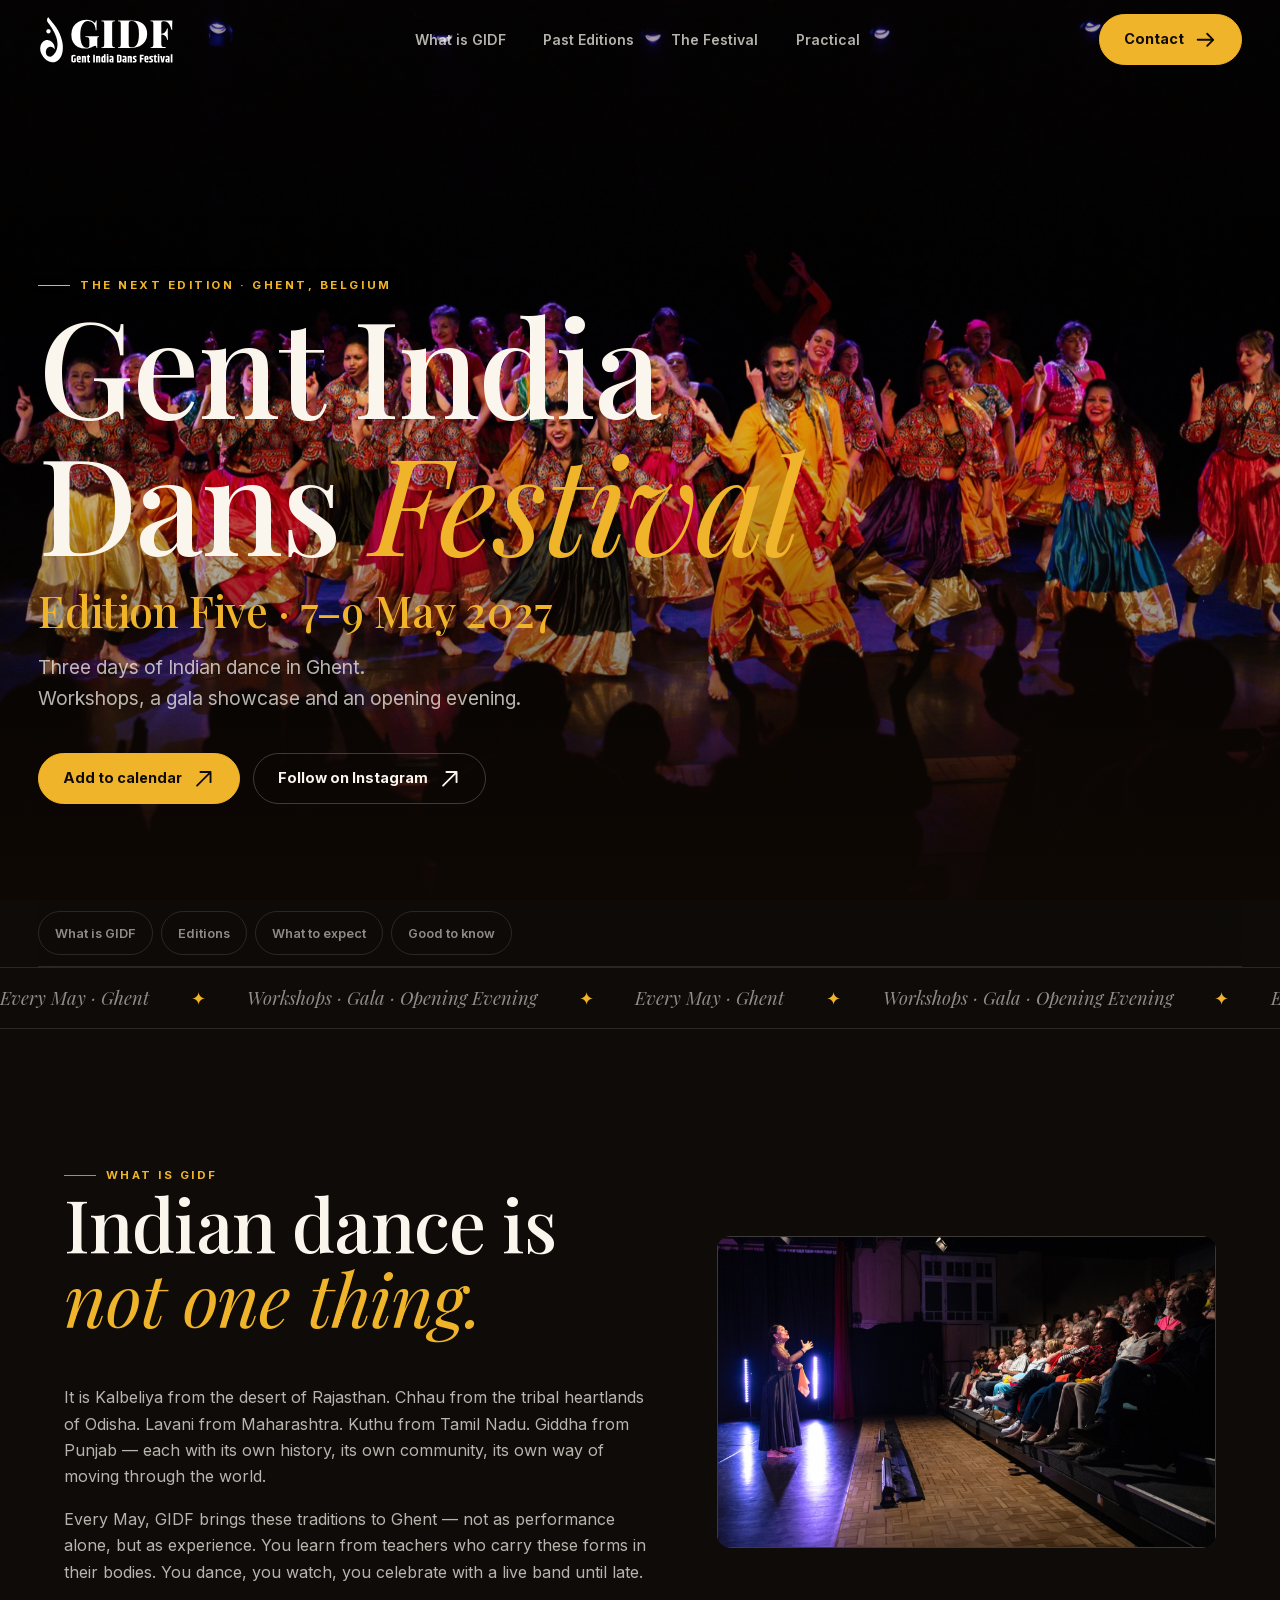
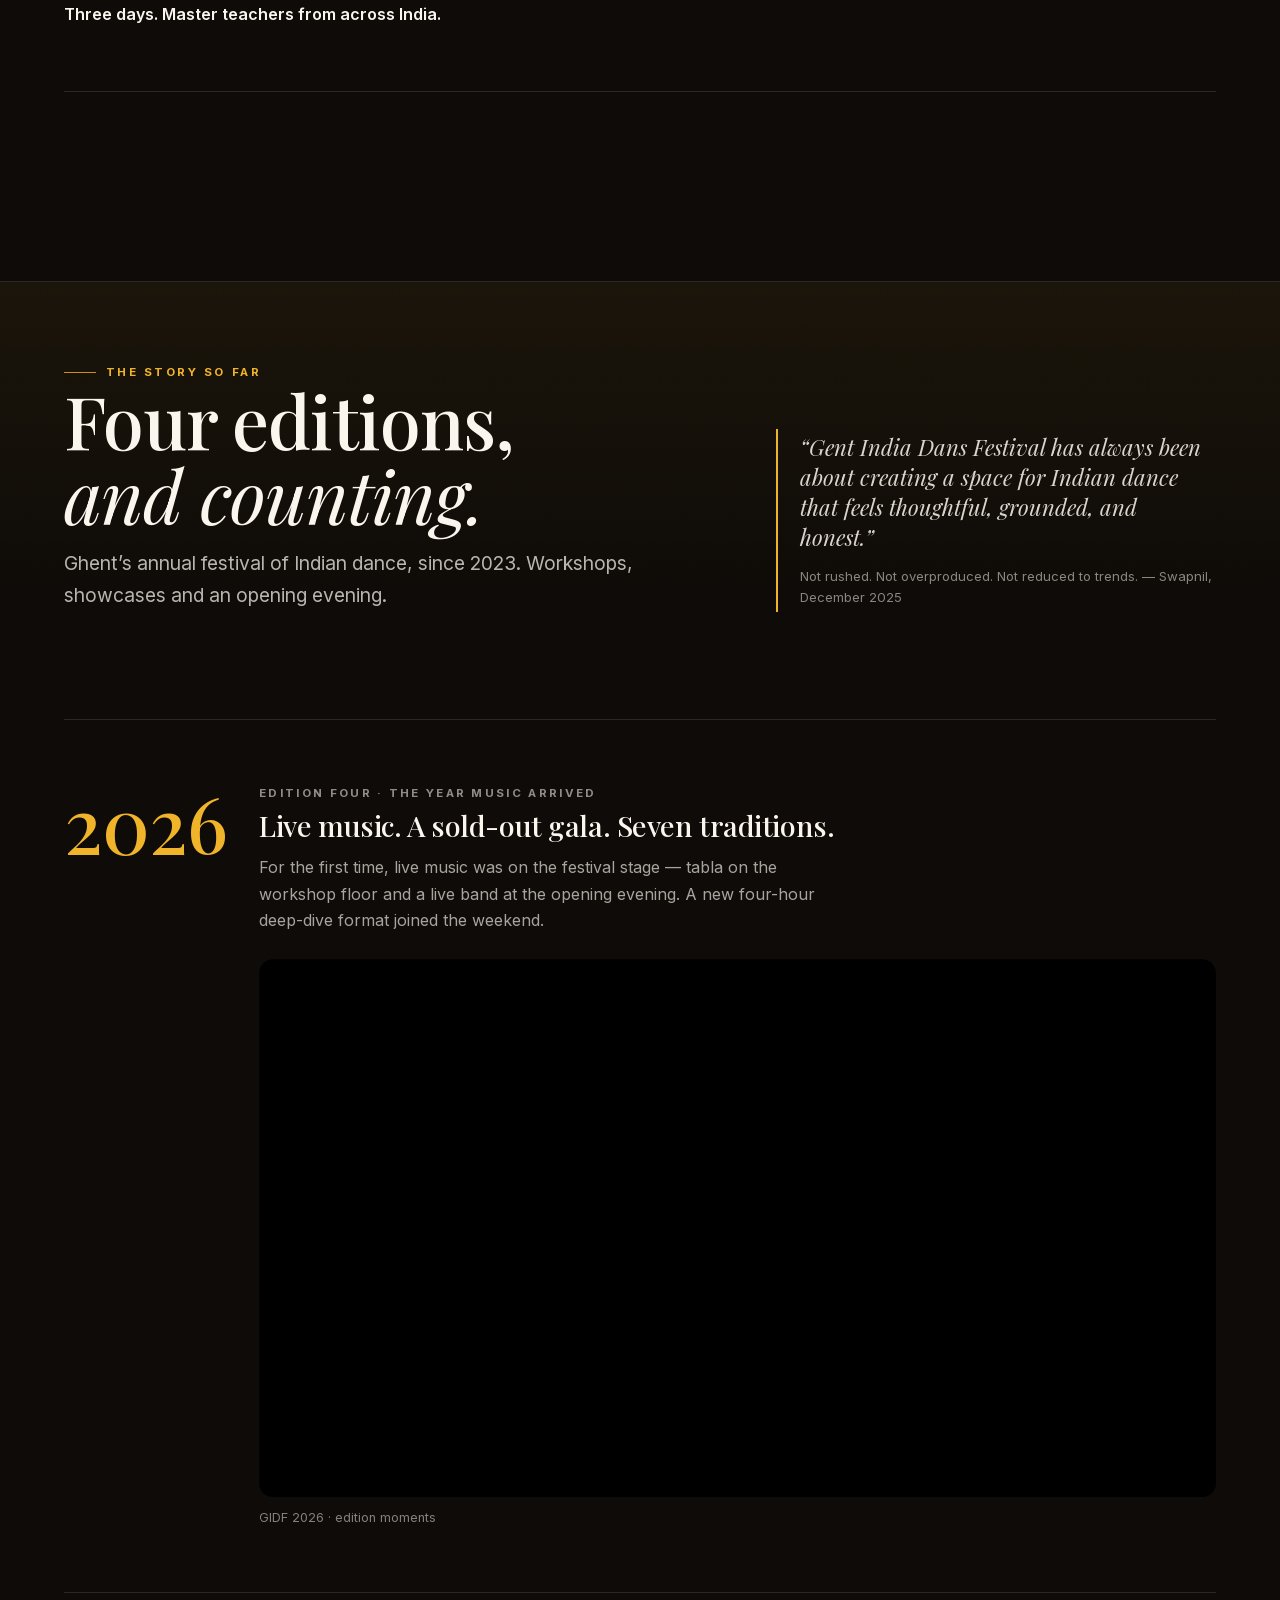
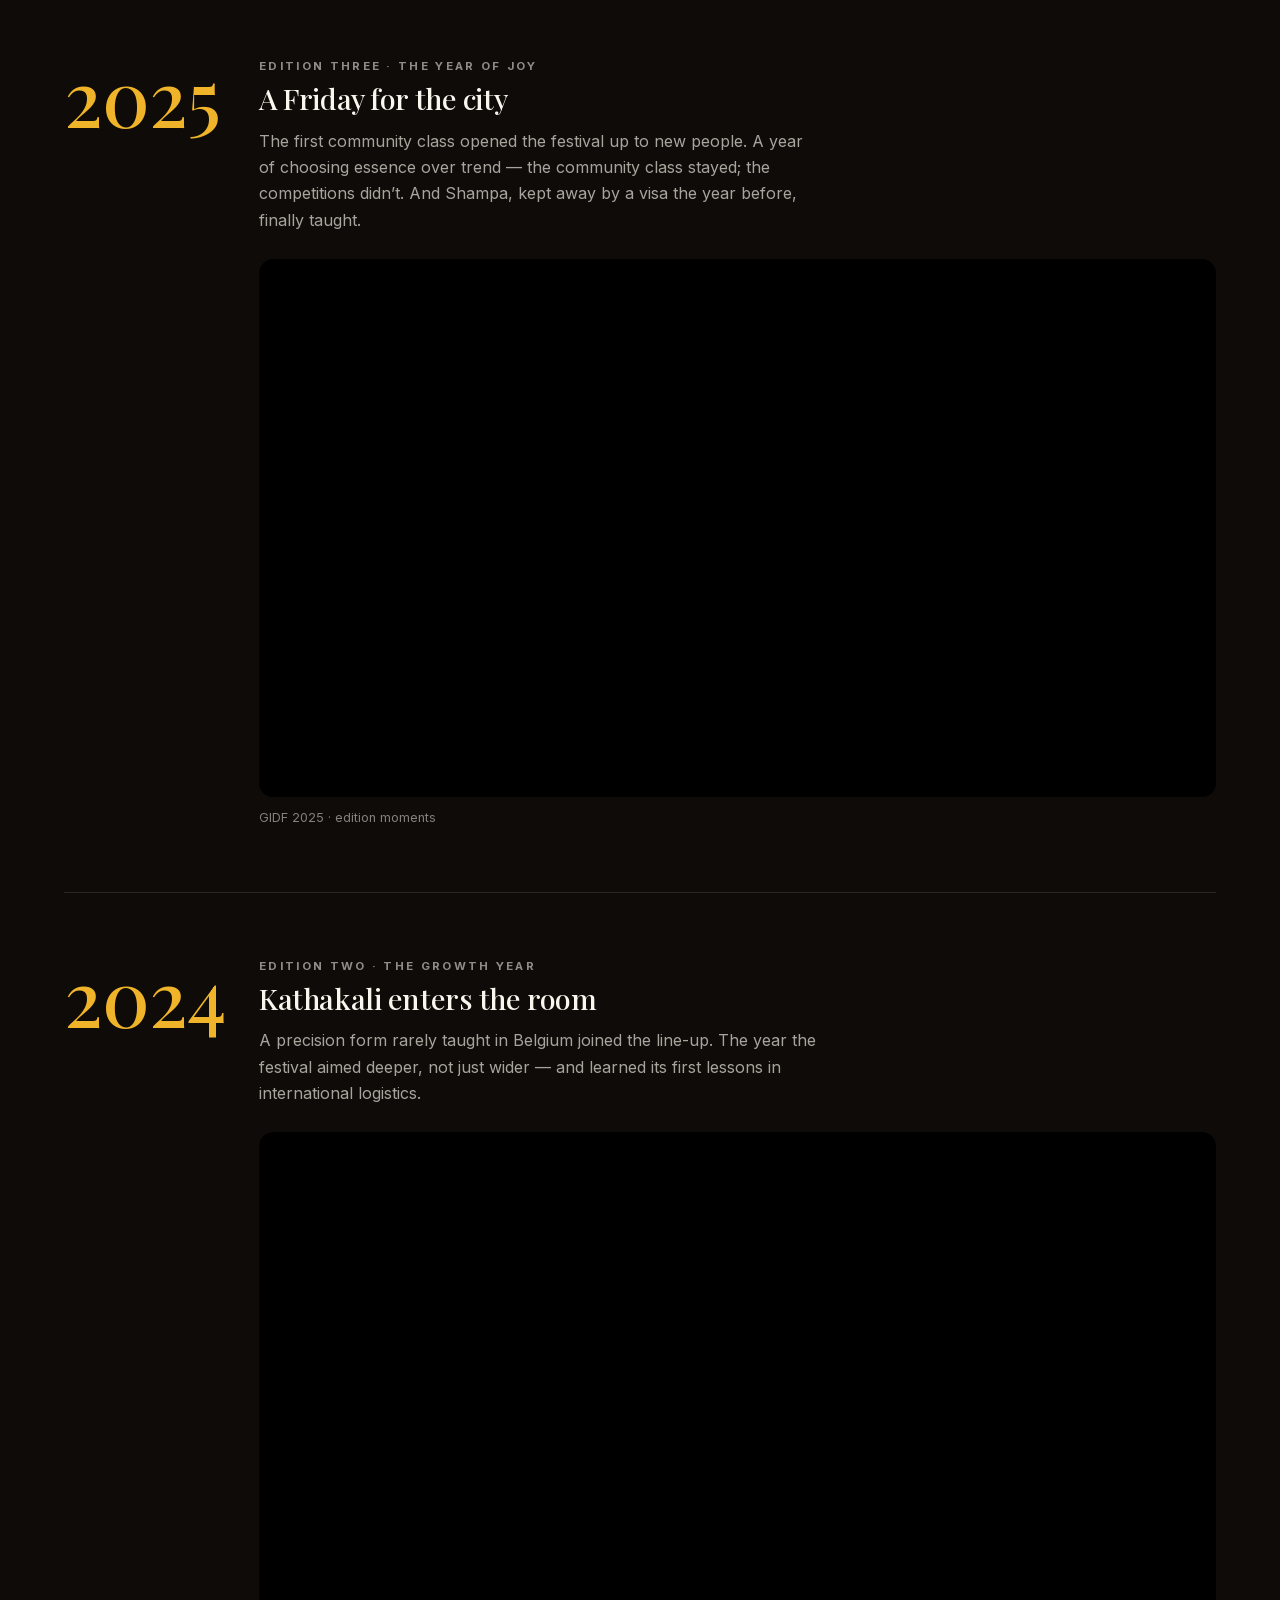
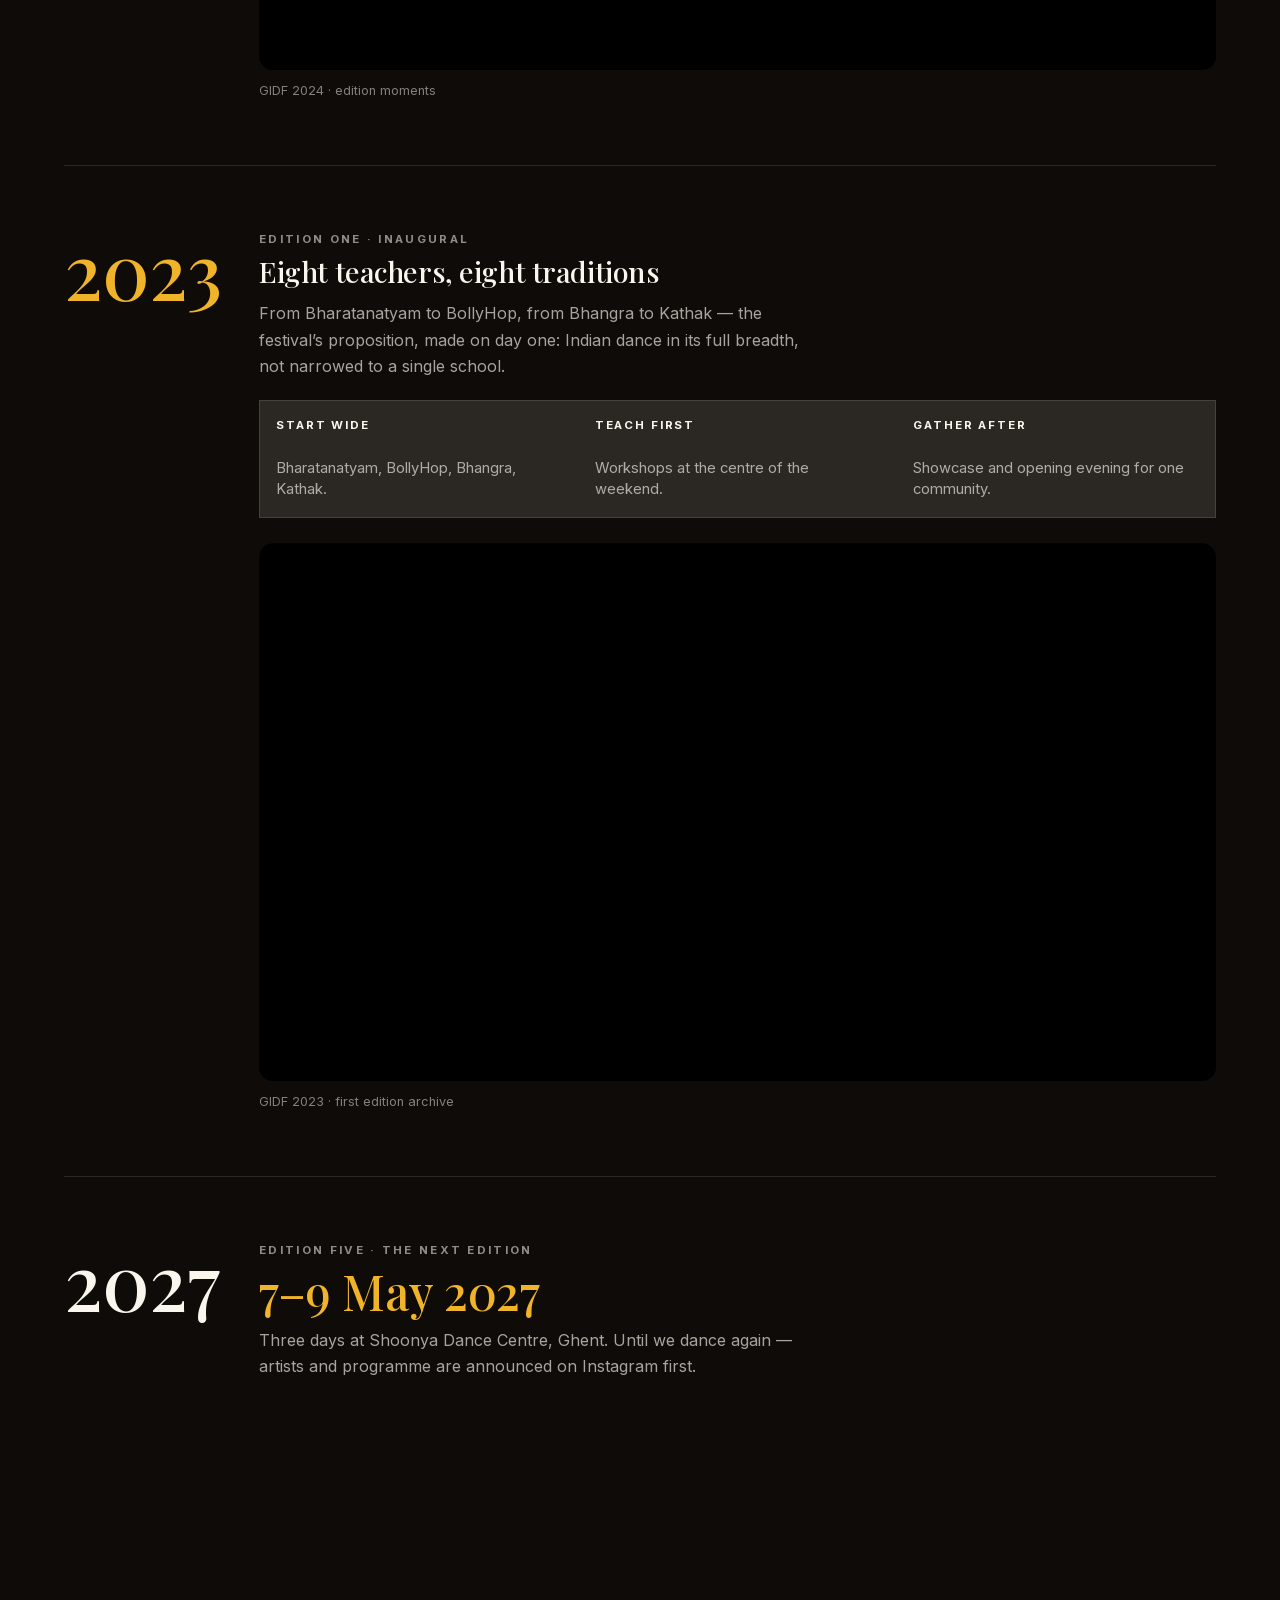
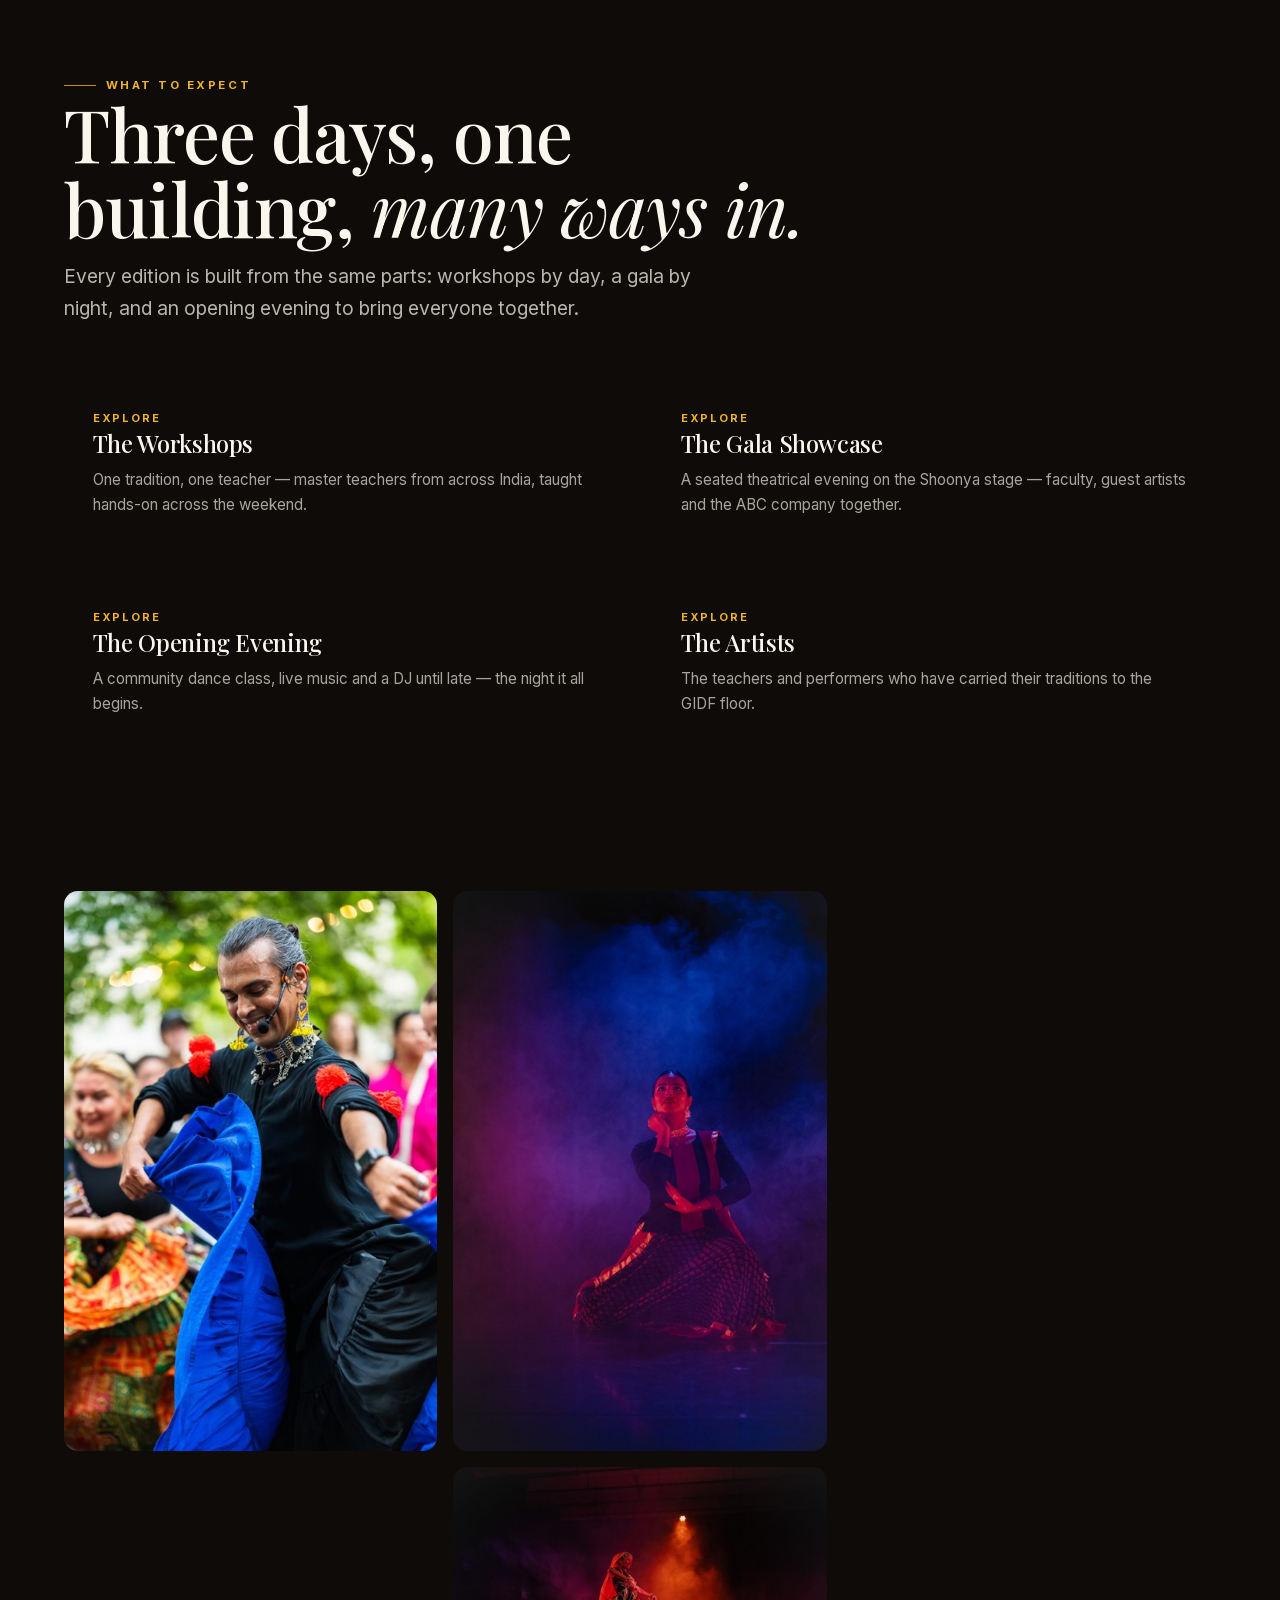
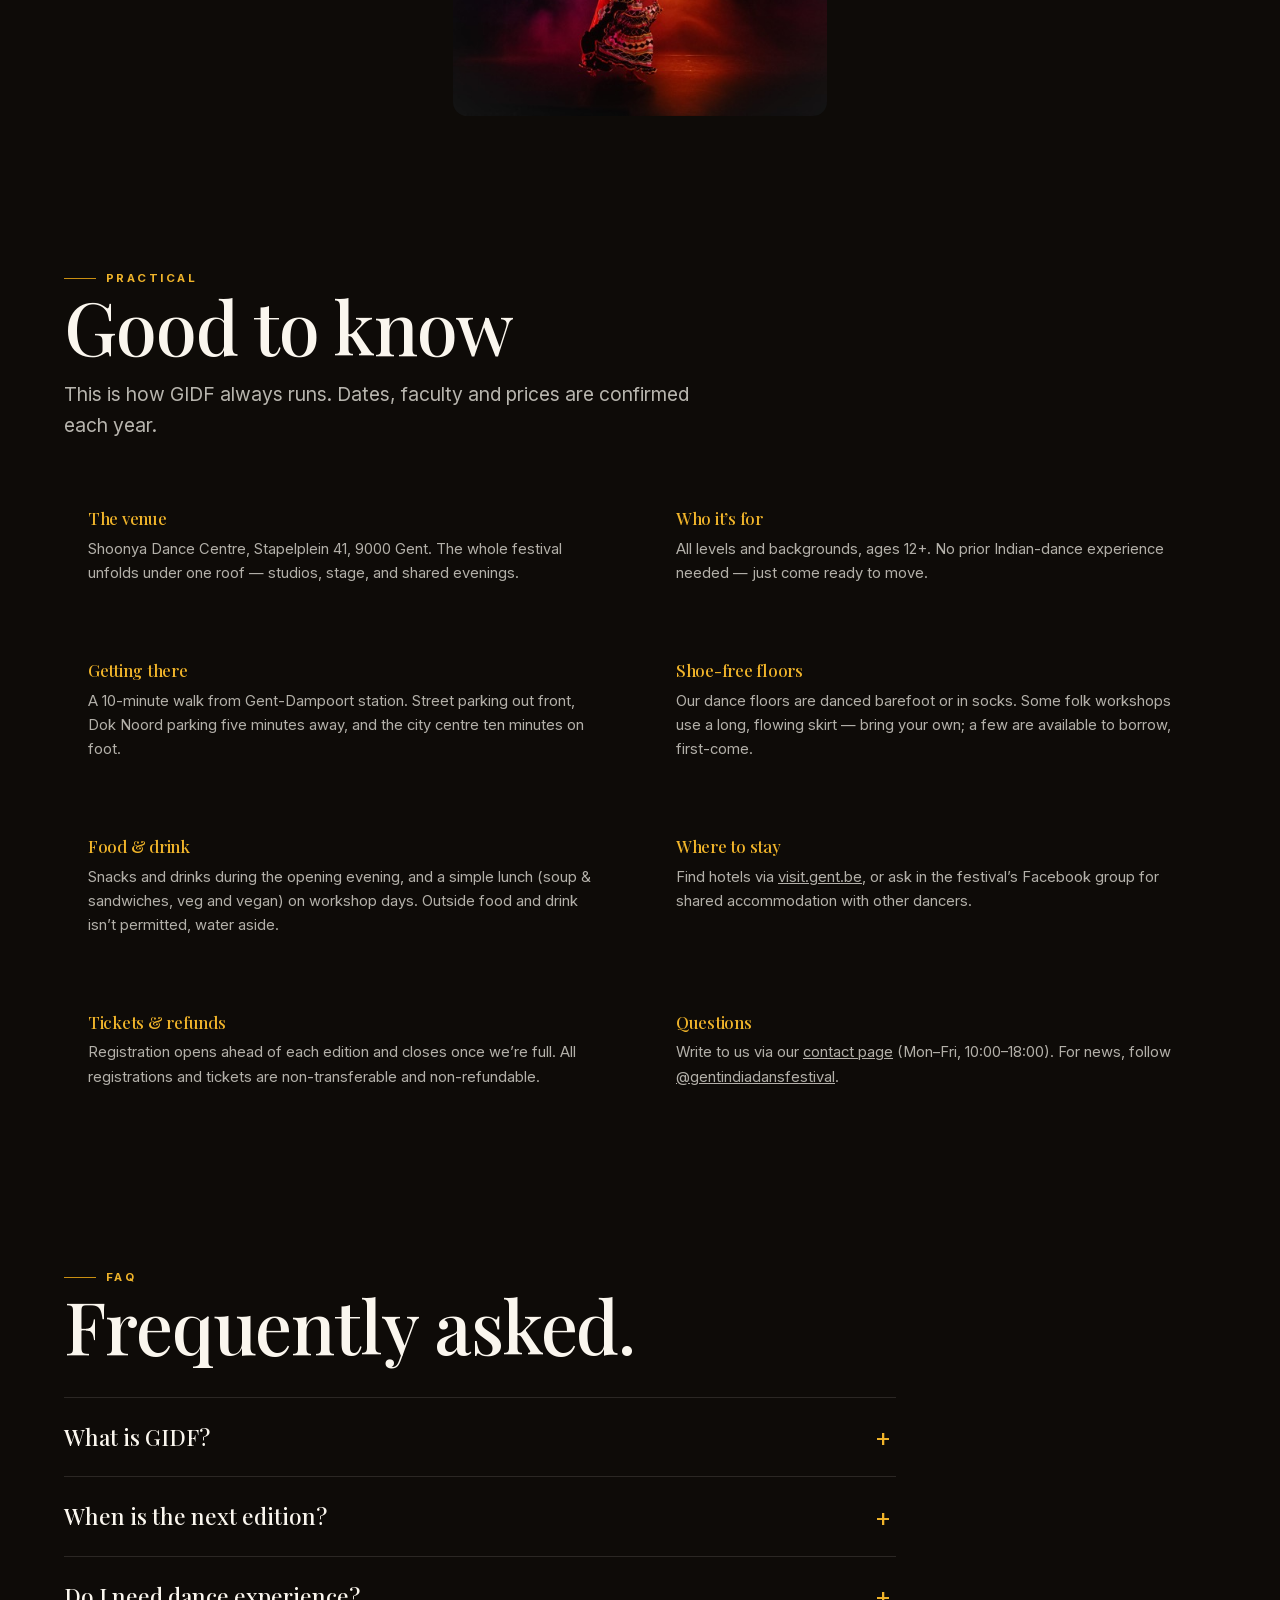
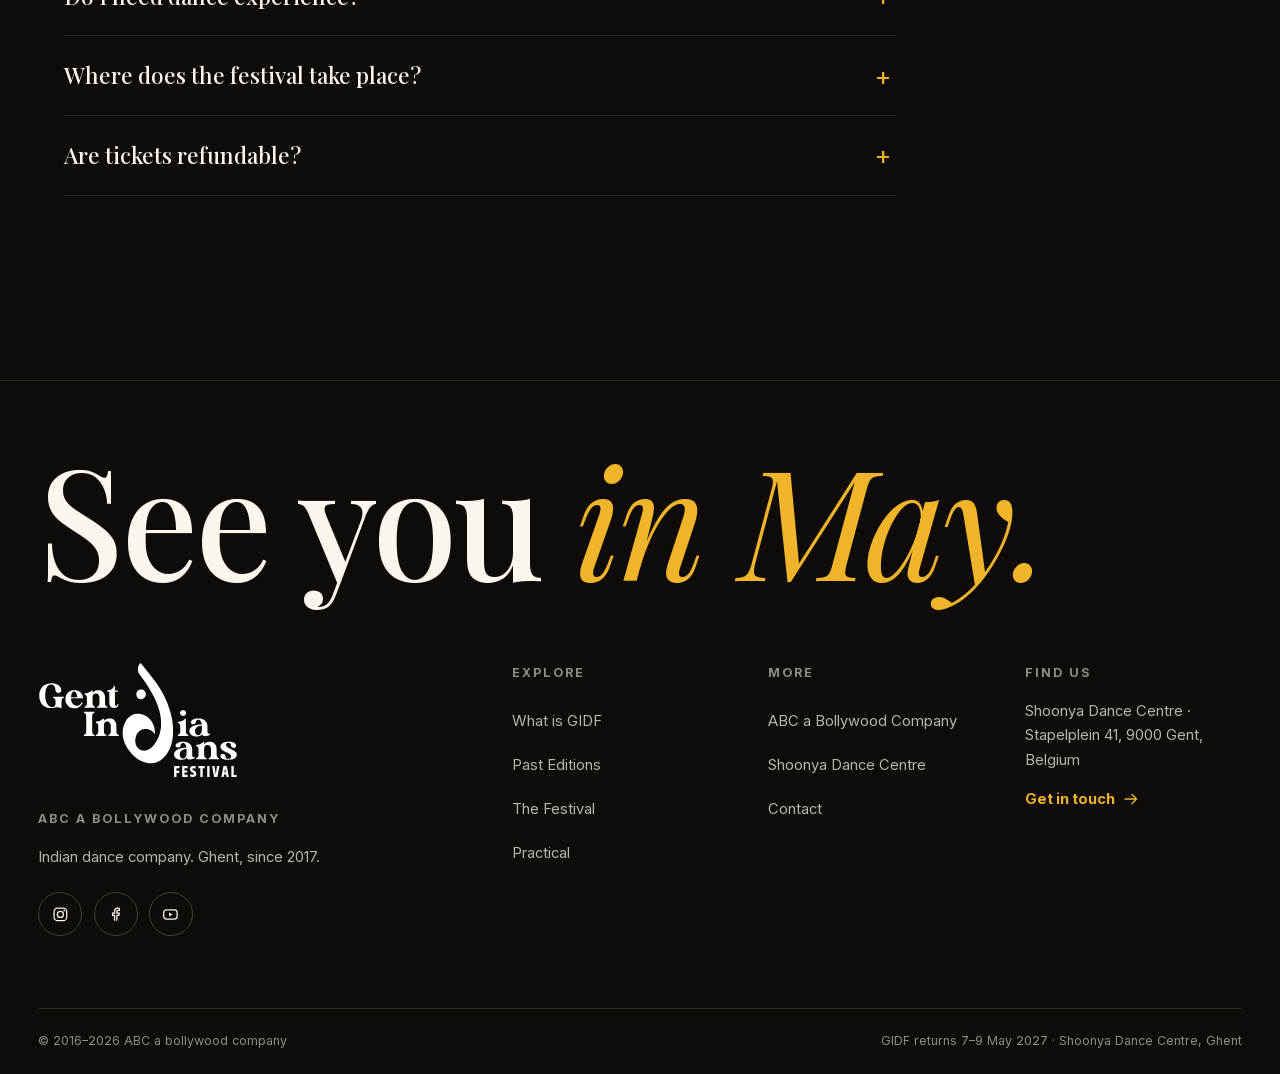
==== commit 7cc16217: "Use opening evening wording throughout GIDF site" ====
--- a/index.html
+++ b/index.html
@@ -5,13 +5,13 @@
 <script>document.documentElement.className+=' js'</script>
 <meta name="viewport" content="width=device-width, initial-scale=1">
 <title>GIDF — Indian Dance Festival in Belgium</title>
-<meta name="description" content="Belgium’s annual Indian dance festival in Ghent: three days of workshops, a gala showcase and an opening party. Edition Five runs 7–9 May 2027.">
+<meta name="description" content="Belgium’s annual Indian dance festival in Ghent: three days of workshops, a gala showcase and an opening evening. Edition Five runs 7–9 May 2027.">
 <link rel="canonical" href="https://gidf.abcdans.com/">
 <!-- Google Search Console ownership for the https://gidf.abcdans.com/ URL-prefix property
      (added 2026-08-17). Leave it in place — removing it un-verifies the property. -->
 <meta name="google-site-verification" content="KB7WLG8iVWSe2dOAhZzkc-_e4YeqifdRWukghQUocTY" />
 <meta property="og:title" content="GIDF — Indian Dance Festival in Belgium">
-<meta property="og:description" content="Belgium’s annual Indian dance festival in Ghent: three days of workshops, a gala showcase and an opening party. Edition Five runs 7–9 May 2027.">
+<meta property="og:description" content="Belgium’s annual Indian dance festival in Ghent: three days of workshops, a gala showcase and an opening evening. Edition Five runs 7–9 May 2027.">
 <meta property="og:type" content="website">
 <meta property="og:url" content="https://gidf.abcdans.com/">
 <meta property="og:image" content="https://gidf.abcdans.com/assets/img/gidf/finale-hero.jpg">
@@ -35,7 +35,7 @@
       "name": "What is GIDF?",
       "acceptedAnswer": {
         "@type": "Answer",
-        "text": "The Gent India Dans Festival — an annual Indian dance festival in Ghent since 2023, with workshops, a gala showcase and an opening party."
+        "text": "The Gent India Dans Festival — an annual Indian dance festival in Ghent since 2023, with workshops, a gala showcase and an opening evening."
       }
     },
     {
@@ -96,7 +96,7 @@
     <span class="eyebrow rv">The next edition · Ghent, Belgium</span>
     <h1 class="rv" style="--rv-d:120ms">Gent India<br>Dans <span class="font-italic" style="color:var(--marigold)">Festival</span></h1>
     <p class="rv font-display" style="--rv-d:200ms;font-size:clamp(1.7rem,3.4vw,2.7rem);color:var(--marigold);margin-top:1.2rem;letter-spacing:-0.01em">Edition Five · 7–9 May 2027</p>
-    <p class="lede rv" style="--rv-d:280ms;margin-top:1.2rem">Three days of Indian dance in Ghent.<br>Workshops, a gala showcase and an opening party.</p>
+    <p class="lede rv" style="--rv-d:280ms;margin-top:1.2rem">Three days of Indian dance in Ghent.<br>Workshops, a gala showcase and an opening evening.</p>
     <div class="rv" style="--rv-d:380ms;margin-top:2.4rem;display:flex;gap:0.8rem;flex-wrap:wrap">
       <a class="btn btn-gold" href="assets/gidf-edition-five.ics" download>Add to calendar<span class="btn-orb"><svg viewBox="0 0 16 16" fill="none" stroke="currentColor" stroke-width="1.4" stroke-linecap="round" stroke-linejoin="round"><path d="M3 13 13 3M5.5 3H13v7.5"/></svg></span></a>
       <a class="btn btn-ghost" style="color:var(--cream)" href="https://www.instagram.com/gentindiadansfestival" target="_blank" rel="noopener">Follow on Instagram<span class="btn-orb"><svg viewBox="0 0 16 16" fill="none" stroke="currentColor" stroke-width="1.4" stroke-linecap="round" stroke-linejoin="round"><path d="M3 13 13 3M5.5 3H13v7.5"/></svg></span></a>
@@ -105,7 +105,7 @@
 </section><nav class="subnav container-wide" aria-label="On this page"><a href="#about">What is GIDF</a><a href="#editions">Editions</a><a href="#festival">What to expect</a><a href="#practical">Good to know</a></nav>
 
 <div data-theme="dark">
-<div class="marquee" aria-hidden="true"><div class="marquee-track"><span class="m-item">Every May · Ghent <span class="star">✦</span> Workshops · Gala · Party <span class="star">✦</span></span><span class="m-item">Every May · Ghent <span class="star">✦</span> Workshops · Gala · Party <span class="star">✦</span></span><span class="m-item">Every May · Ghent <span class="star">✦</span> Workshops · Gala · Party <span class="star">✦</span></span></div></div>
+<div class="marquee" aria-hidden="true"><div class="marquee-track"><span class="m-item">Every May · Ghent <span class="star">✦</span> Workshops · Gala · Opening Evening <span class="star">✦</span></span><span class="m-item">Every May · Ghent <span class="star">✦</span> Workshops · Gala · Opening Evening <span class="star">✦</span></span><span class="m-item">Every May · Ghent <span class="star">✦</span> Workshops · Gala · Opening Evening <span class="star">✦</span></span></div></div>
 
 <section class="section" id="about">
   <div class="container">
@@ -135,7 +135,7 @@
       <div>
         <span class="eyebrow rv">The story so far</span>
         <h2 class="rv">Four editions, <span class="font-italic">and counting.</span></h2>
-        <p class="lede rv" style="--rv-d:130ms;margin-top:1rem">Ghent’s annual festival of Indian dance, since 2023. Workshops, showcases and an opening party.</p>
+        <p class="lede rv" style="--rv-d:130ms;margin-top:1rem">Ghent’s annual festival of Indian dance, since 2023. Workshops, showcases and an opening evening.</p>
       </div>
       <blockquote class="story-quote rv">
         “Gent India Dans Festival has always been about creating a space for Indian dance that feels thoughtful, grounded, and honest.”
@@ -147,7 +147,7 @@
       <div>
         <p class="ed-label rv">Edition Four · The year music arrived</p>
         <h3 class="rv" style="font-size:var(--text-xl);color:var(--cream);margin-top:0.4rem">Live music. A sold-out gala. Seven traditions.</h3>
-        <p class="rv" style="color:rgba(250,246,238,0.65);max-width:56ch;margin-top:0.7rem">For the first time, live music was on the festival stage — tabla on the workshop floor and a live band at the opening party. A new four-hour deep-dive format joined the weekend.</p>
+        <p class="rv" style="color:rgba(250,246,238,0.65);max-width:56ch;margin-top:0.7rem">For the first time, live music was on the festival stage — tabla on the workshop floor and a live band at the opening evening. A new four-hour deep-dive format joined the weekend.</p>
         <figure class="ed-film rv-img">
           <div class="ed-frame ed-slideshow" style="--film-origin:50% 58%">
             <img src="assets/img/gidf/gidf-2026-grand-finale.jpg" alt="GIDF 2026 gala finale group moment" loading="lazy" width="1600" height="1066" style="--film-origin:50% 58%">
@@ -199,7 +199,7 @@
         <div class="ed-origin rv">
           <span><b>Start wide</b>Bharatanatyam, BollyHop, Bhangra, Kathak.</span>
           <span><b>Teach first</b>Workshops at the centre of the weekend.</span>
-          <span><b>Gather after</b>Showcase and opening party around one community.</span>
+          <span><b>Gather after</b>Showcase and opening evening for one community.</span>
         </div>
         <figure class="ed-film rv-img">
           <div class="ed-frame ed-slideshow" style="--film-origin:50% 50%">
@@ -230,7 +230,7 @@
   <div class="container">
     <span class="eyebrow rv">What to expect</span>
     <h2 class="rv">Three days, one building, <span class="font-italic">many ways in.</span></h2>
-    <p class="lede rv" style="--rv-d:140ms;margin-top:1rem">Every edition is built from the same parts: workshops by day, a gala by night, and a party to open it all.</p>
+    <p class="lede rv" style="--rv-d:140ms;margin-top:1rem">Every edition is built from the same parts: workshops by day, a gala by night, and an opening evening to bring everyone together.</p>
     <div class="grid-cards" style="margin-top:3rem" data-stagger><div class="bezel rv" style="grid-column:span 6;--rv-d:0ms">
       <div class="bezel-core" style="padding:1.9rem 1.8rem">
         <span class="card-tag">Explore</span>
@@ -244,7 +244,7 @@
       </div></div><div class="bezel rv" style="grid-column:span 6;--rv-d:200ms">
       <div class="bezel-core" style="padding:1.9rem 1.8rem">
         <span class="card-tag">Explore</span>
-        <h3 style="font-size:1.5rem;color:var(--cream)">The Opening Party</h3>
+        <h3 style="font-size:1.5rem;color:var(--cream)">The Opening Evening</h3>
         <p style="color:rgba(250,246,238,0.65);font-size:0.95rem;margin-top:0.6rem">A community dance class, live music and a DJ until late — the night it all begins.</p>
       </div></div><div class="bezel rv" style="grid-column:span 6;--rv-d:300ms">
       <div class="bezel-core" style="padding:1.9rem 1.8rem">
@@ -266,7 +266,7 @@
     <p class="lede rv" style="--rv-d:130ms;margin-top:1rem">This is how GIDF always runs. Dates, faculty and prices are confirmed each year.</p>
     <div class="grid-cards" style="margin-top:2.6rem"><div class="bezel rv" style="grid-column:span 6;--rv-d:0ms"><div class="bezel-core" style="padding:1.6rem 1.5rem">
       <h3 style="font-size:1.05rem;color:var(--marigold)">The venue</h3>
-      <p style="color:rgba(250,246,238,0.7);font-size:0.92rem;margin-top:0.5rem">Shoonya Dance Centre, Stapelplein 41, 9000 Gent. The whole festival unfolds under one roof — studios, stage, and party.</p>
+      <p style="color:rgba(250,246,238,0.7);font-size:0.92rem;margin-top:0.5rem">Shoonya Dance Centre, Stapelplein 41, 9000 Gent. The whole festival unfolds under one roof — studios, stage, and shared evenings.</p>
     </div></div><div class="bezel rv" style="grid-column:span 6;--rv-d:110ms"><div class="bezel-core" style="padding:1.6rem 1.5rem">
       <h3 style="font-size:1.05rem;color:var(--marigold)">Who it’s for</h3>
       <p style="color:rgba(250,246,238,0.7);font-size:0.92rem;margin-top:0.5rem">All levels and backgrounds, ages 12+. No prior Indian-dance experience needed — just come ready to move.</p>
@@ -278,7 +278,7 @@
       <p style="color:rgba(250,246,238,0.7);font-size:0.92rem;margin-top:0.5rem">Our dance floors are danced barefoot or in socks. Some folk workshops use a long, flowing skirt — bring your own; a few are available to borrow, first-come.</p>
     </div></div><div class="bezel rv" style="grid-column:span 6;--rv-d:0ms"><div class="bezel-core" style="padding:1.6rem 1.5rem">
       <h3 style="font-size:1.05rem;color:var(--marigold)">Food &amp; drink</h3>
-      <p style="color:rgba(250,246,238,0.7);font-size:0.92rem;margin-top:0.5rem">Snacks and drinks at the opening party, and a simple lunch (soup & sandwiches, veg and vegan) on workshop days. Outside food and drink isn’t permitted, water aside.</p>
+      <p style="color:rgba(250,246,238,0.7);font-size:0.92rem;margin-top:0.5rem">Snacks and drinks during the opening evening, and a simple lunch (soup & sandwiches, veg and vegan) on workshop days. Outside food and drink isn’t permitted, water aside.</p>
     </div></div><div class="bezel rv" style="grid-column:span 6;--rv-d:110ms"><div class="bezel-core" style="padding:1.6rem 1.5rem">
       <h3 style="font-size:1.05rem;color:var(--marigold)">Where to stay</h3>
       <p style="color:rgba(250,246,238,0.7);font-size:0.92rem;margin-top:0.5rem">Find hotels via <a href="https://visit.gent.be/en" target="_blank" rel="noopener">visit.gent.be</a>, or ask in the festival’s Facebook group for shared accommodation with other dancers.</p>
@@ -297,7 +297,7 @@
     <span class="eyebrow rv">FAQ</span>
     <h2 class="rv">Frequently asked.</h2>
     <div class="faq" style="margin-top:2.2rem">
-      <details class="rv"><summary>What is GIDF?</summary><div class="faq-a"><p>The Gent India Dans Festival — an annual Indian dance festival in Ghent since 2023, with workshops, a gala showcase and an opening party.</p></div></details>
+      <details class="rv"><summary>What is GIDF?</summary><div class="faq-a"><p>The Gent India Dans Festival — an annual Indian dance festival in Ghent since 2023, with workshops, a gala showcase and an opening evening.</p></div></details>
       <details class="rv"><summary>When is the next edition?</summary><div class="faq-a"><p>Edition Five runs 7–9 May 2027 at Shoonya Dance Centre. The lineup is announced on Instagram first.</p></div></details>
       <details class="rv"><summary>Do I need dance experience?</summary><div class="faq-a"><p>Workshops welcome different levels; each teacher states the level for their session.</p></div></details>
       <details class="rv"><summary>Where does the festival take place?</summary><div class="faq-a"><p>At Shoonya Dance Centre, Stapelplein 41, 9000 Ghent.</p></div></details>
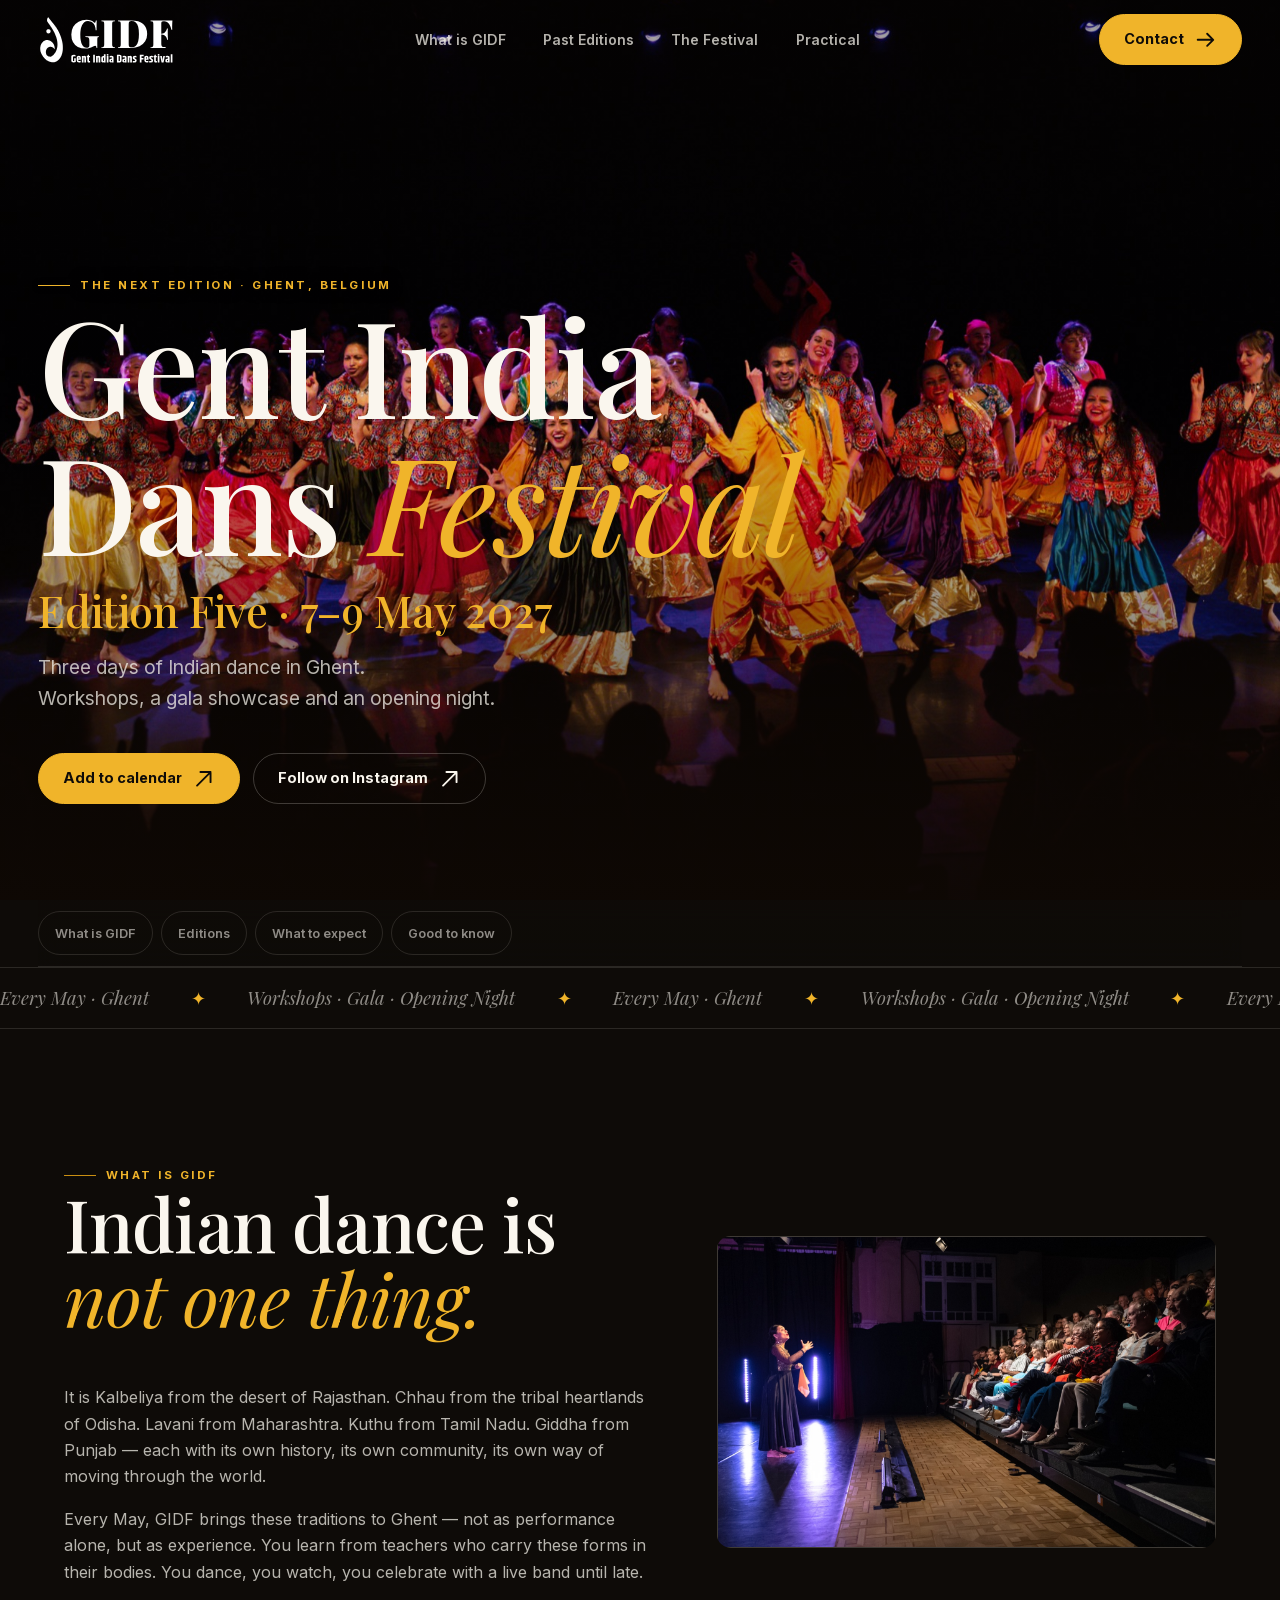
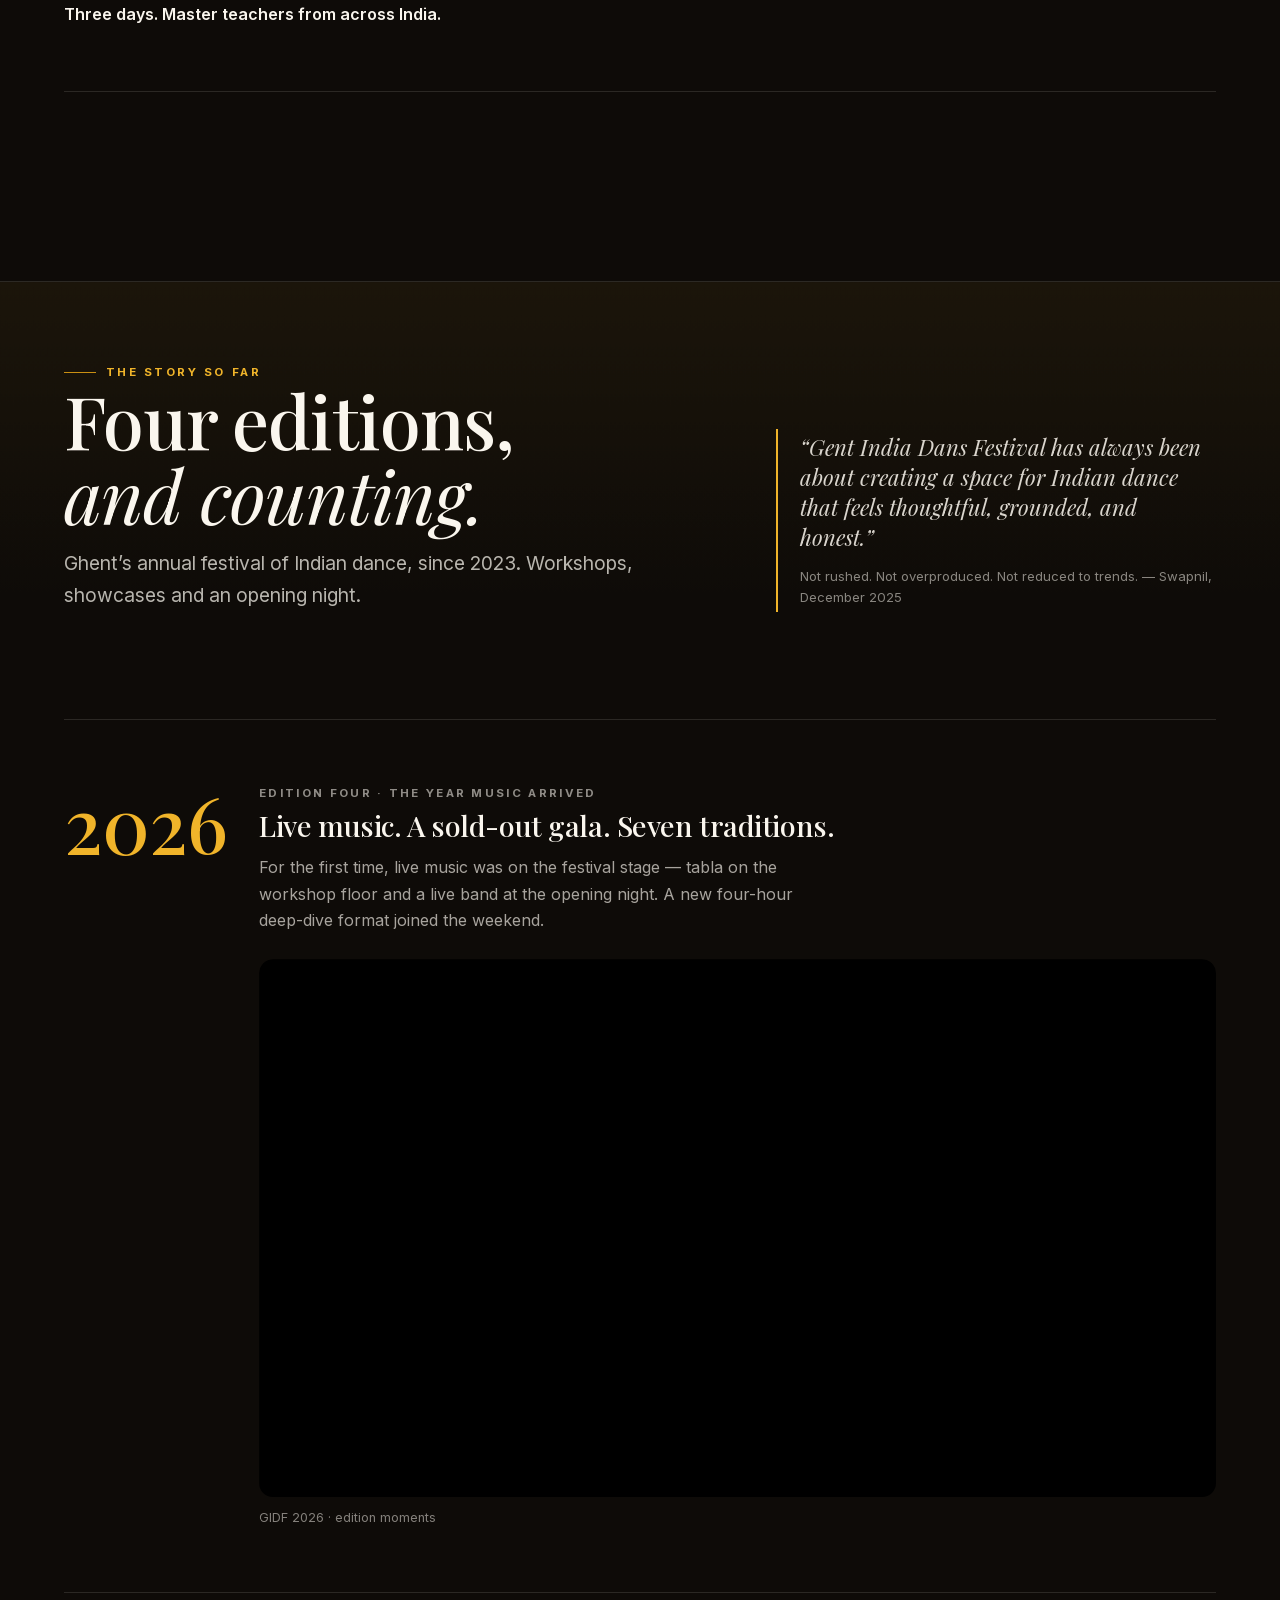
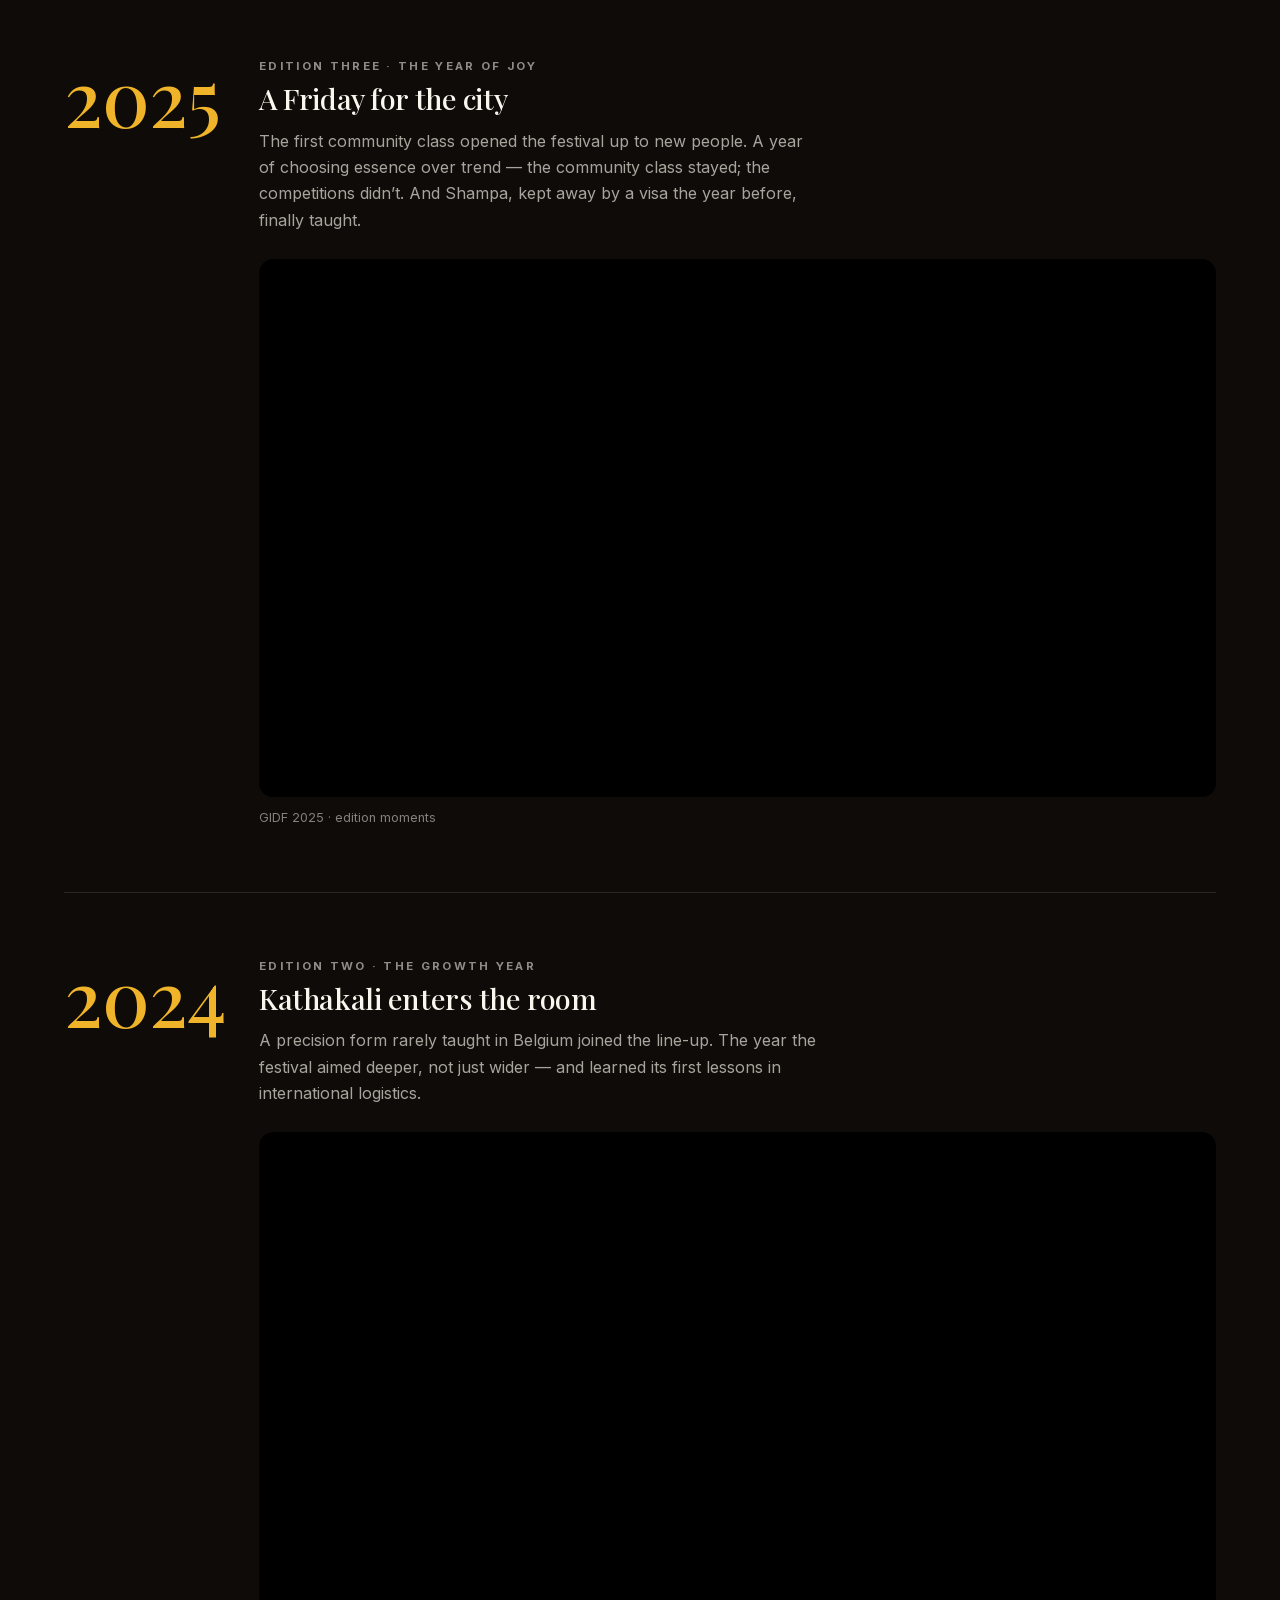
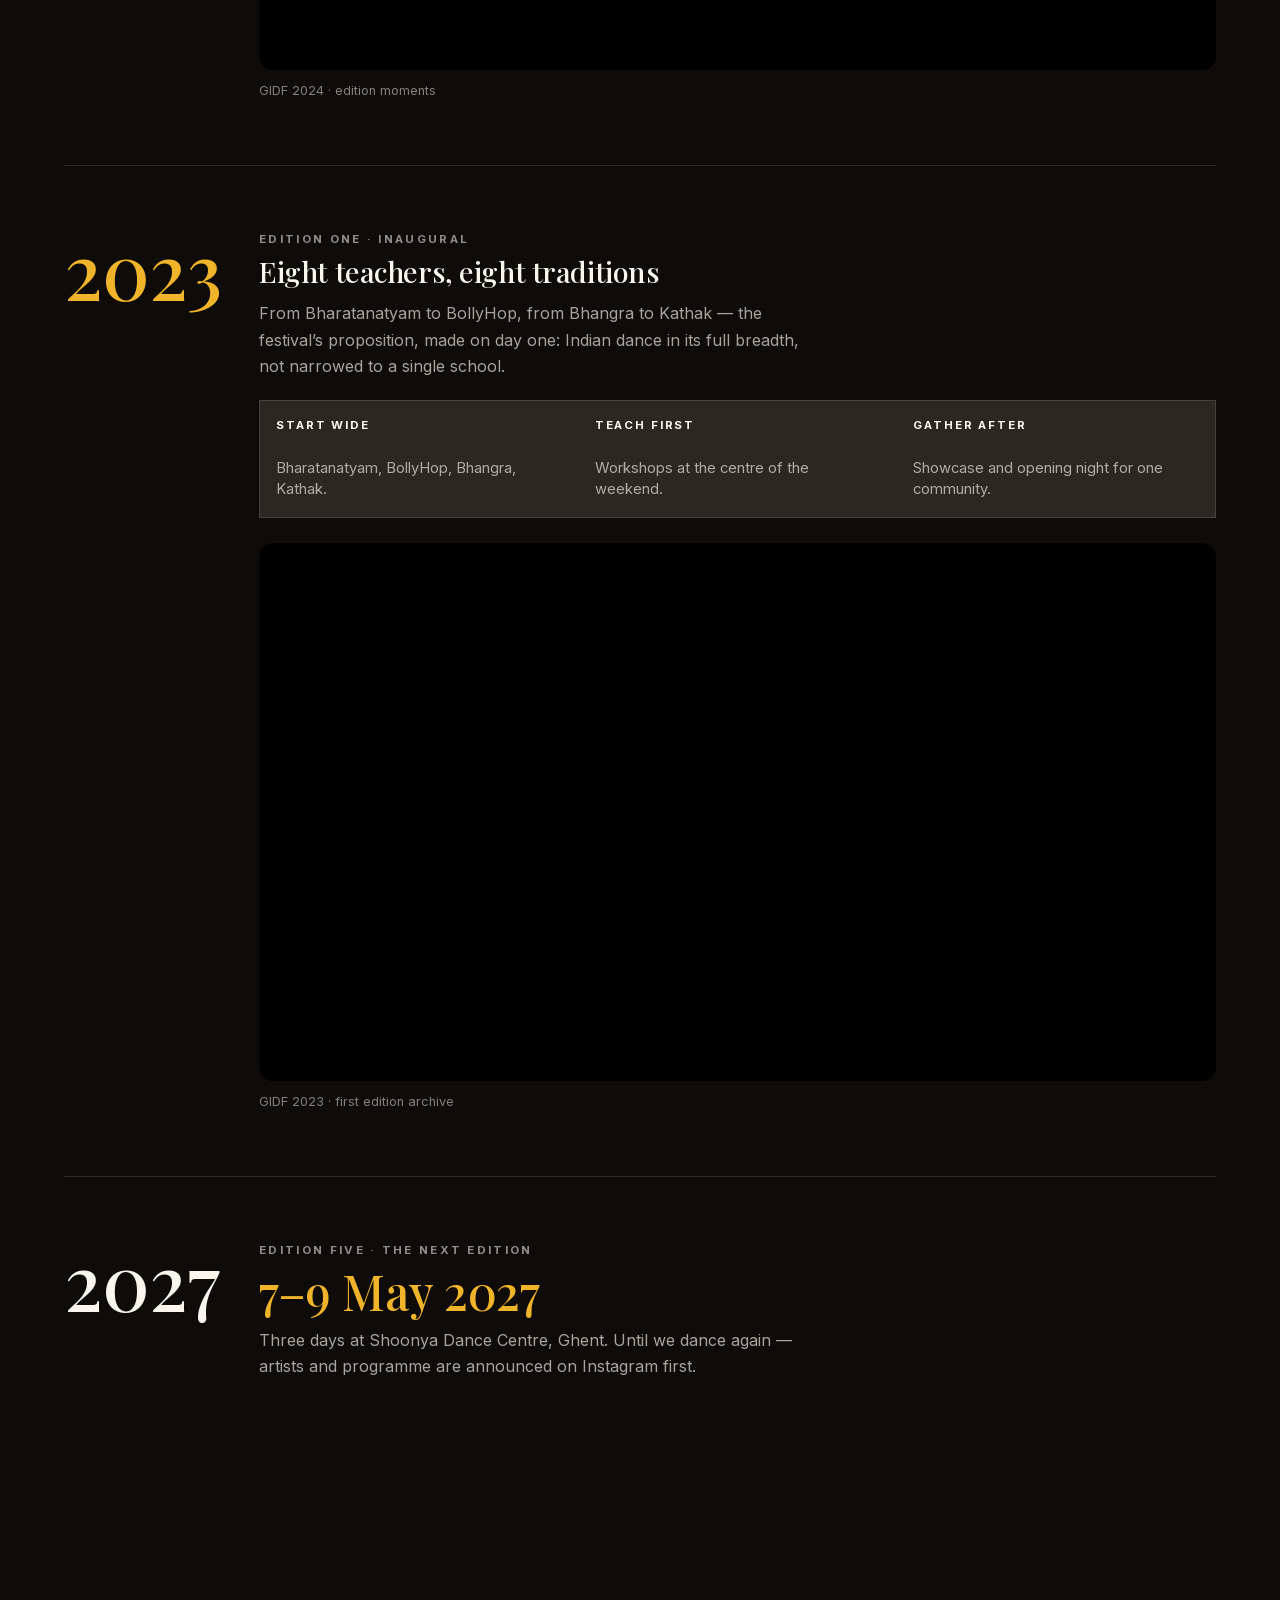
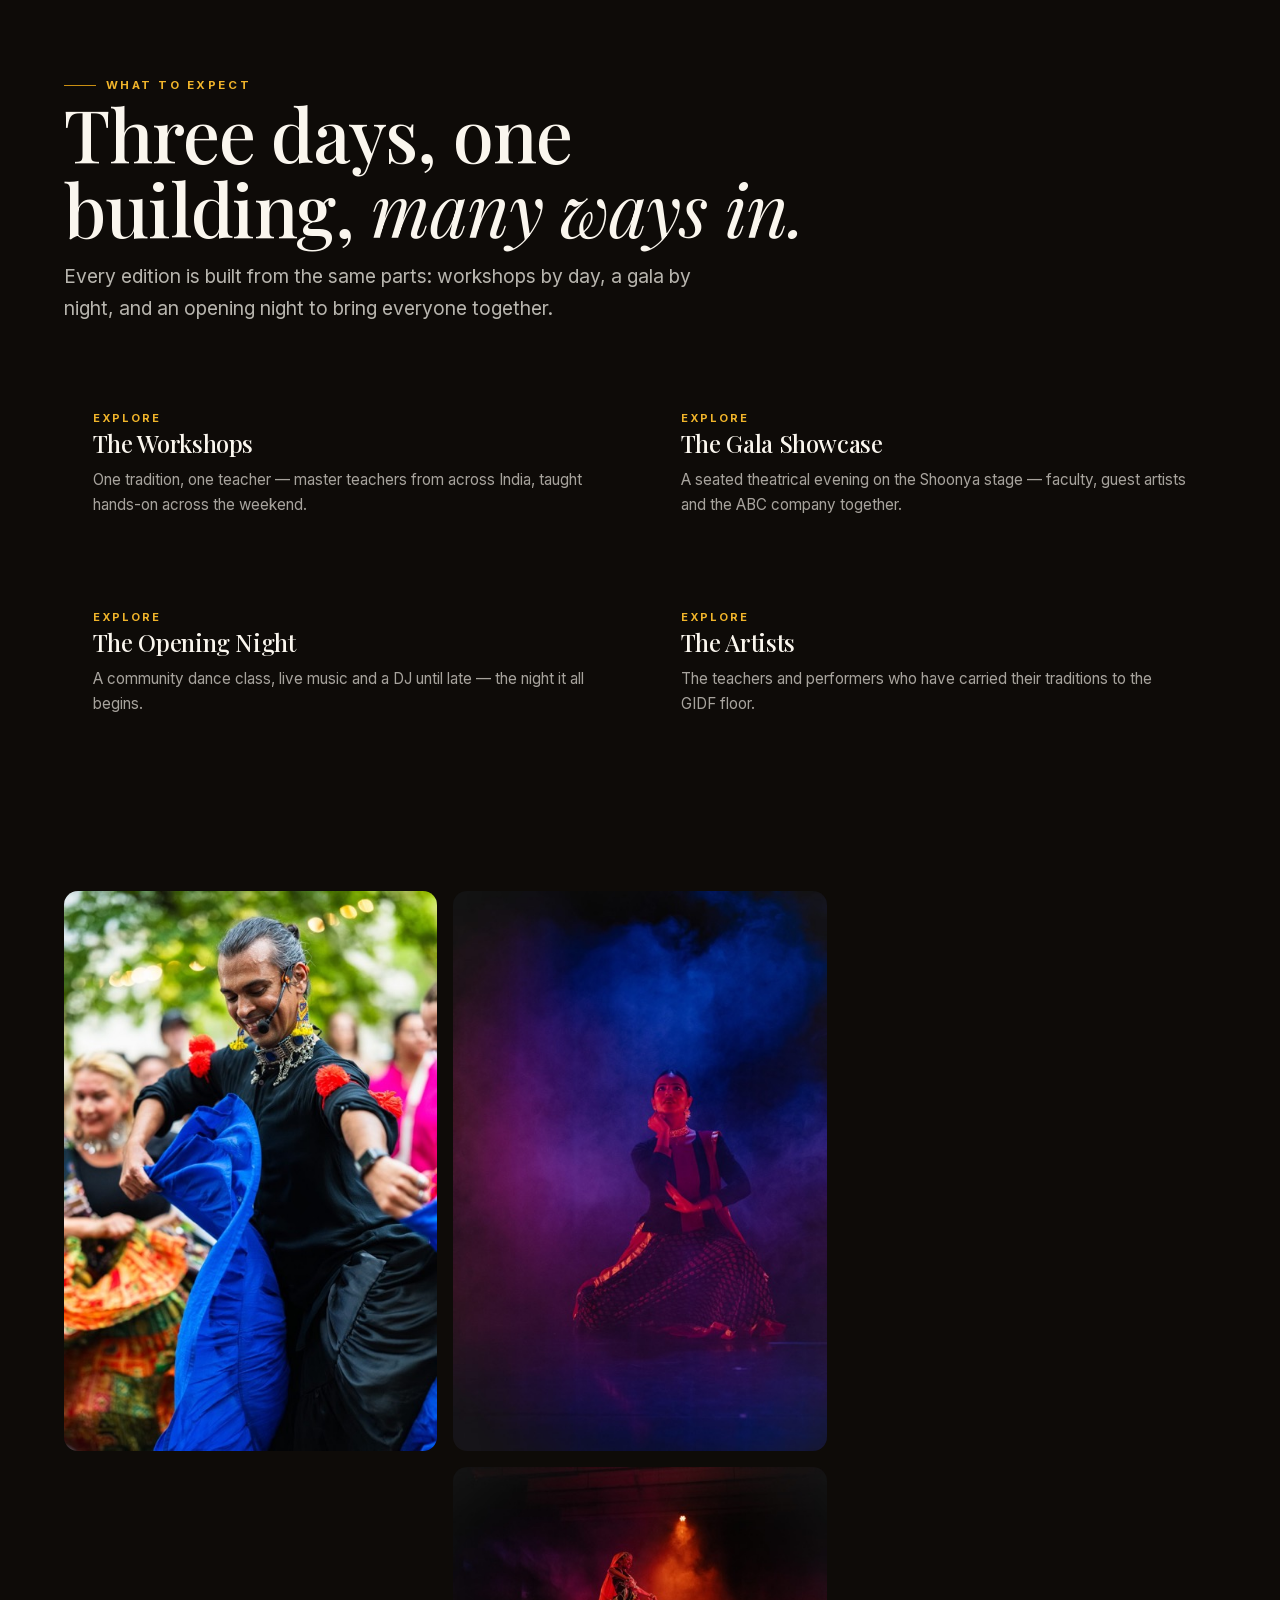
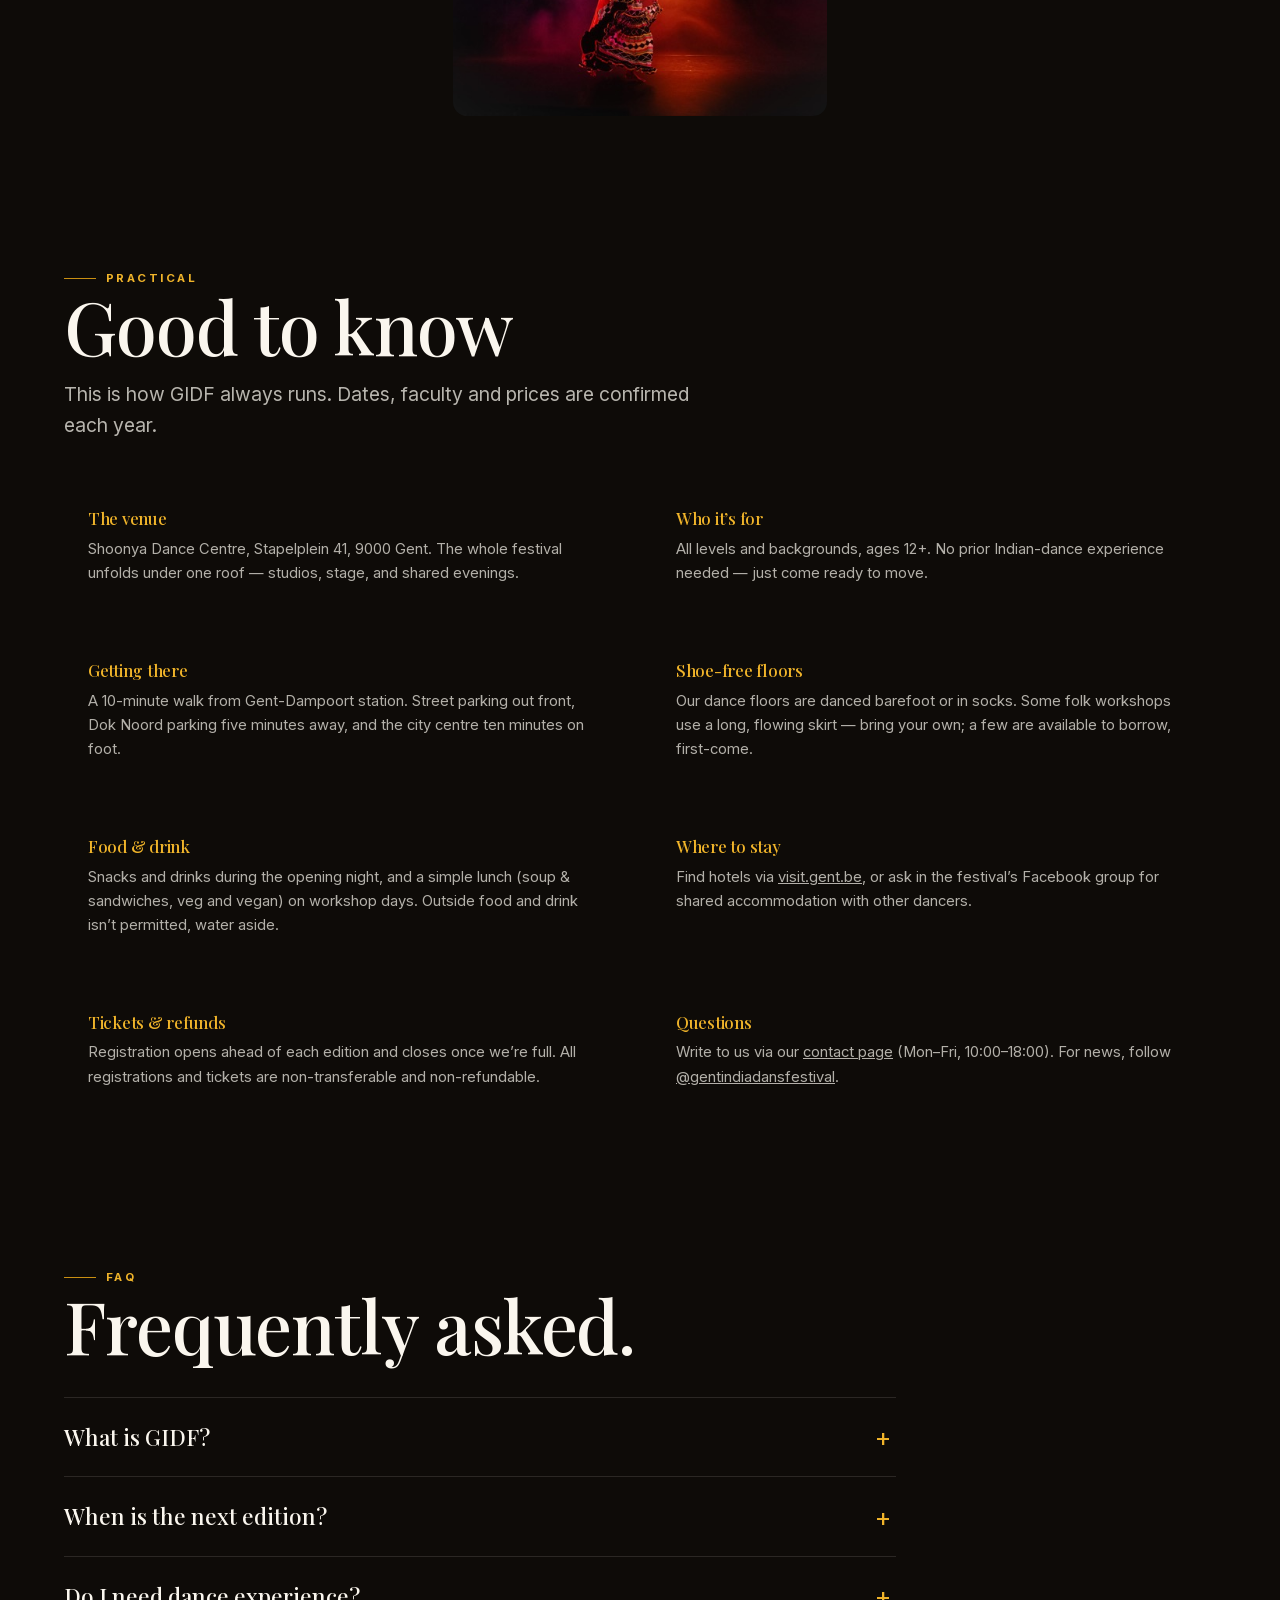
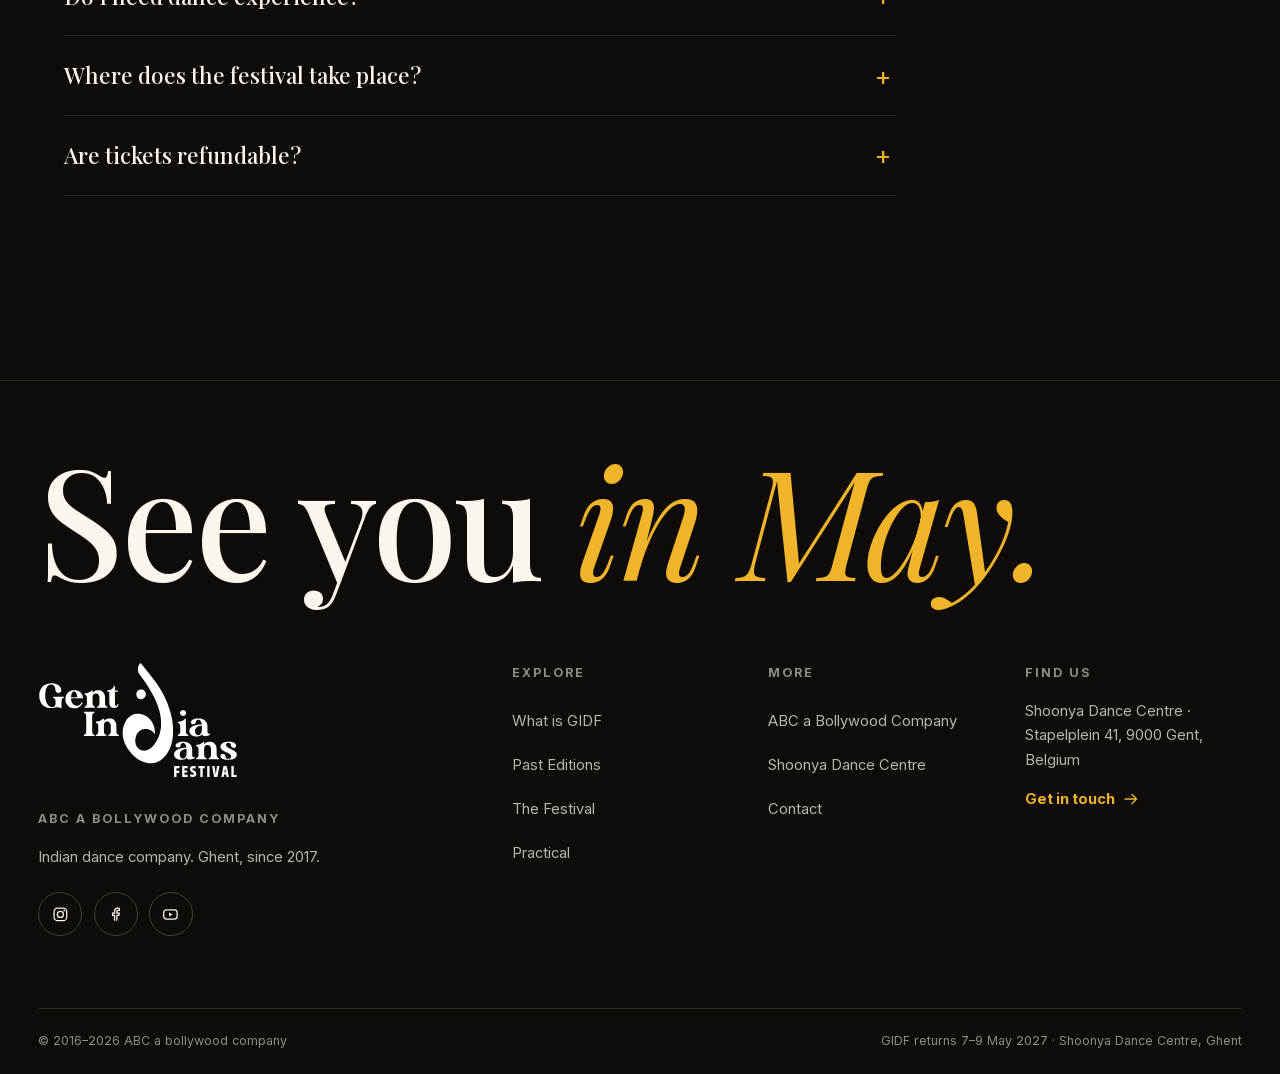
==== commit 18fa550e: "Name GIDF gathering Opening Night" ====
--- a/index.html
+++ b/index.html
@@ -5,13 +5,13 @@
 <script>document.documentElement.className+=' js'</script>
 <meta name="viewport" content="width=device-width, initial-scale=1">
 <title>GIDF — Indian Dance Festival in Belgium</title>
-<meta name="description" content="Belgium’s annual Indian dance festival in Ghent: three days of workshops, a gala showcase and an opening evening. Edition Five runs 7–9 May 2027.">
+<meta name="description" content="Belgium’s annual Indian dance festival in Ghent: three days of workshops, a gala showcase and an opening night. Edition Five runs 7–9 May 2027.">
 <link rel="canonical" href="https://gidf.abcdans.com/">
 <!-- Google Search Console ownership for the https://gidf.abcdans.com/ URL-prefix property
      (added 2026-08-17). Leave it in place — removing it un-verifies the property. -->
 <meta name="google-site-verification" content="KB7WLG8iVWSe2dOAhZzkc-_e4YeqifdRWukghQUocTY" />
 <meta property="og:title" content="GIDF — Indian Dance Festival in Belgium">
-<meta property="og:description" content="Belgium’s annual Indian dance festival in Ghent: three days of workshops, a gala showcase and an opening evening. Edition Five runs 7–9 May 2027.">
+<meta property="og:description" content="Belgium’s annual Indian dance festival in Ghent: three days of workshops, a gala showcase and an opening night. Edition Five runs 7–9 May 2027.">
 <meta property="og:type" content="website">
 <meta property="og:url" content="https://gidf.abcdans.com/">
 <meta property="og:image" content="https://gidf.abcdans.com/assets/img/gidf/finale-hero.jpg">
@@ -35,7 +35,7 @@
       "name": "What is GIDF?",
       "acceptedAnswer": {
         "@type": "Answer",
-        "text": "The Gent India Dans Festival — an annual Indian dance festival in Ghent since 2023, with workshops, a gala showcase and an opening evening."
+        "text": "The Gent India Dans Festival — an annual Indian dance festival in Ghent since 2023, with workshops, a gala showcase and an opening night."
       }
     },
     {
@@ -96,7 +96,7 @@
     <span class="eyebrow rv">The next edition · Ghent, Belgium</span>
     <h1 class="rv" style="--rv-d:120ms">Gent India<br>Dans <span class="font-italic" style="color:var(--marigold)">Festival</span></h1>
     <p class="rv font-display" style="--rv-d:200ms;font-size:clamp(1.7rem,3.4vw,2.7rem);color:var(--marigold);margin-top:1.2rem;letter-spacing:-0.01em">Edition Five · 7–9 May 2027</p>
-    <p class="lede rv" style="--rv-d:280ms;margin-top:1.2rem">Three days of Indian dance in Ghent.<br>Workshops, a gala showcase and an opening evening.</p>
+    <p class="lede rv" style="--rv-d:280ms;margin-top:1.2rem">Three days of Indian dance in Ghent.<br>Workshops, a gala showcase and an opening night.</p>
     <div class="rv" style="--rv-d:380ms;margin-top:2.4rem;display:flex;gap:0.8rem;flex-wrap:wrap">
       <a class="btn btn-gold" href="assets/gidf-edition-five.ics" download>Add to calendar<span class="btn-orb"><svg viewBox="0 0 16 16" fill="none" stroke="currentColor" stroke-width="1.4" stroke-linecap="round" stroke-linejoin="round"><path d="M3 13 13 3M5.5 3H13v7.5"/></svg></span></a>
       <a class="btn btn-ghost" style="color:var(--cream)" href="https://www.instagram.com/gentindiadansfestival" target="_blank" rel="noopener">Follow on Instagram<span class="btn-orb"><svg viewBox="0 0 16 16" fill="none" stroke="currentColor" stroke-width="1.4" stroke-linecap="round" stroke-linejoin="round"><path d="M3 13 13 3M5.5 3H13v7.5"/></svg></span></a>
@@ -105,7 +105,7 @@
 </section><nav class="subnav container-wide" aria-label="On this page"><a href="#about">What is GIDF</a><a href="#editions">Editions</a><a href="#festival">What to expect</a><a href="#practical">Good to know</a></nav>
 
 <div data-theme="dark">
-<div class="marquee" aria-hidden="true"><div class="marquee-track"><span class="m-item">Every May · Ghent <span class="star">✦</span> Workshops · Gala · Opening Evening <span class="star">✦</span></span><span class="m-item">Every May · Ghent <span class="star">✦</span> Workshops · Gala · Opening Evening <span class="star">✦</span></span><span class="m-item">Every May · Ghent <span class="star">✦</span> Workshops · Gala · Opening Evening <span class="star">✦</span></span></div></div>
+<div class="marquee" aria-hidden="true"><div class="marquee-track"><span class="m-item">Every May · Ghent <span class="star">✦</span> Workshops · Gala · Opening Night <span class="star">✦</span></span><span class="m-item">Every May · Ghent <span class="star">✦</span> Workshops · Gala · Opening Night <span class="star">✦</span></span><span class="m-item">Every May · Ghent <span class="star">✦</span> Workshops · Gala · Opening Night <span class="star">✦</span></span></div></div>
 
 <section class="section" id="about">
   <div class="container">
@@ -135,7 +135,7 @@
       <div>
         <span class="eyebrow rv">The story so far</span>
         <h2 class="rv">Four editions, <span class="font-italic">and counting.</span></h2>
-        <p class="lede rv" style="--rv-d:130ms;margin-top:1rem">Ghent’s annual festival of Indian dance, since 2023. Workshops, showcases and an opening evening.</p>
+        <p class="lede rv" style="--rv-d:130ms;margin-top:1rem">Ghent’s annual festival of Indian dance, since 2023. Workshops, showcases and an opening night.</p>
       </div>
       <blockquote class="story-quote rv">
         “Gent India Dans Festival has always been about creating a space for Indian dance that feels thoughtful, grounded, and honest.”
@@ -147,7 +147,7 @@
       <div>
         <p class="ed-label rv">Edition Four · The year music arrived</p>
         <h3 class="rv" style="font-size:var(--text-xl);color:var(--cream);margin-top:0.4rem">Live music. A sold-out gala. Seven traditions.</h3>
-        <p class="rv" style="color:rgba(250,246,238,0.65);max-width:56ch;margin-top:0.7rem">For the first time, live music was on the festival stage — tabla on the workshop floor and a live band at the opening evening. A new four-hour deep-dive format joined the weekend.</p>
+        <p class="rv" style="color:rgba(250,246,238,0.65);max-width:56ch;margin-top:0.7rem">For the first time, live music was on the festival stage — tabla on the workshop floor and a live band at the opening night. A new four-hour deep-dive format joined the weekend.</p>
         <figure class="ed-film rv-img">
           <div class="ed-frame ed-slideshow" style="--film-origin:50% 58%">
             <img src="assets/img/gidf/gidf-2026-grand-finale.jpg" alt="GIDF 2026 gala finale group moment" loading="lazy" width="1600" height="1066" style="--film-origin:50% 58%">
@@ -199,7 +199,7 @@
         <div class="ed-origin rv">
           <span><b>Start wide</b>Bharatanatyam, BollyHop, Bhangra, Kathak.</span>
           <span><b>Teach first</b>Workshops at the centre of the weekend.</span>
-          <span><b>Gather after</b>Showcase and opening evening for one community.</span>
+          <span><b>Gather after</b>Showcase and opening night for one community.</span>
         </div>
         <figure class="ed-film rv-img">
           <div class="ed-frame ed-slideshow" style="--film-origin:50% 50%">
@@ -230,7 +230,7 @@
   <div class="container">
     <span class="eyebrow rv">What to expect</span>
     <h2 class="rv">Three days, one building, <span class="font-italic">many ways in.</span></h2>
-    <p class="lede rv" style="--rv-d:140ms;margin-top:1rem">Every edition is built from the same parts: workshops by day, a gala by night, and an opening evening to bring everyone together.</p>
+    <p class="lede rv" style="--rv-d:140ms;margin-top:1rem">Every edition is built from the same parts: workshops by day, a gala by night, and an opening night to bring everyone together.</p>
     <div class="grid-cards" style="margin-top:3rem" data-stagger><div class="bezel rv" style="grid-column:span 6;--rv-d:0ms">
       <div class="bezel-core" style="padding:1.9rem 1.8rem">
         <span class="card-tag">Explore</span>
@@ -244,7 +244,7 @@
       </div></div><div class="bezel rv" style="grid-column:span 6;--rv-d:200ms">
       <div class="bezel-core" style="padding:1.9rem 1.8rem">
         <span class="card-tag">Explore</span>
-        <h3 style="font-size:1.5rem;color:var(--cream)">The Opening Evening</h3>
+        <h3 style="font-size:1.5rem;color:var(--cream)">The Opening Night</h3>
         <p style="color:rgba(250,246,238,0.65);font-size:0.95rem;margin-top:0.6rem">A community dance class, live music and a DJ until late — the night it all begins.</p>
       </div></div><div class="bezel rv" style="grid-column:span 6;--rv-d:300ms">
       <div class="bezel-core" style="padding:1.9rem 1.8rem">
@@ -278,7 +278,7 @@
       <p style="color:rgba(250,246,238,0.7);font-size:0.92rem;margin-top:0.5rem">Our dance floors are danced barefoot or in socks. Some folk workshops use a long, flowing skirt — bring your own; a few are available to borrow, first-come.</p>
     </div></div><div class="bezel rv" style="grid-column:span 6;--rv-d:0ms"><div class="bezel-core" style="padding:1.6rem 1.5rem">
       <h3 style="font-size:1.05rem;color:var(--marigold)">Food &amp; drink</h3>
-      <p style="color:rgba(250,246,238,0.7);font-size:0.92rem;margin-top:0.5rem">Snacks and drinks during the opening evening, and a simple lunch (soup & sandwiches, veg and vegan) on workshop days. Outside food and drink isn’t permitted, water aside.</p>
+      <p style="color:rgba(250,246,238,0.7);font-size:0.92rem;margin-top:0.5rem">Snacks and drinks during the opening night, and a simple lunch (soup & sandwiches, veg and vegan) on workshop days. Outside food and drink isn’t permitted, water aside.</p>
     </div></div><div class="bezel rv" style="grid-column:span 6;--rv-d:110ms"><div class="bezel-core" style="padding:1.6rem 1.5rem">
       <h3 style="font-size:1.05rem;color:var(--marigold)">Where to stay</h3>
       <p style="color:rgba(250,246,238,0.7);font-size:0.92rem;margin-top:0.5rem">Find hotels via <a href="https://visit.gent.be/en" target="_blank" rel="noopener">visit.gent.be</a>, or ask in the festival’s Facebook group for shared accommodation with other dancers.</p>
@@ -297,7 +297,7 @@
     <span class="eyebrow rv">FAQ</span>
     <h2 class="rv">Frequently asked.</h2>
     <div class="faq" style="margin-top:2.2rem">
-      <details class="rv"><summary>What is GIDF?</summary><div class="faq-a"><p>The Gent India Dans Festival — an annual Indian dance festival in Ghent since 2023, with workshops, a gala showcase and an opening evening.</p></div></details>
+      <details class="rv"><summary>What is GIDF?</summary><div class="faq-a"><p>The Gent India Dans Festival — an annual Indian dance festival in Ghent since 2023, with workshops, a gala showcase and an opening night.</p></div></details>
       <details class="rv"><summary>When is the next edition?</summary><div class="faq-a"><p>Edition Five runs 7–9 May 2027 at Shoonya Dance Centre. The lineup is announced on Instagram first.</p></div></details>
       <details class="rv"><summary>Do I need dance experience?</summary><div class="faq-a"><p>Workshops welcome different levels; each teacher states the level for their session.</p></div></details>
       <details class="rv"><summary>Where does the festival take place?</summary><div class="faq-a"><p>At Shoonya Dance Centre, Stapelplein 41, 9000 Ghent.</p></div></details>
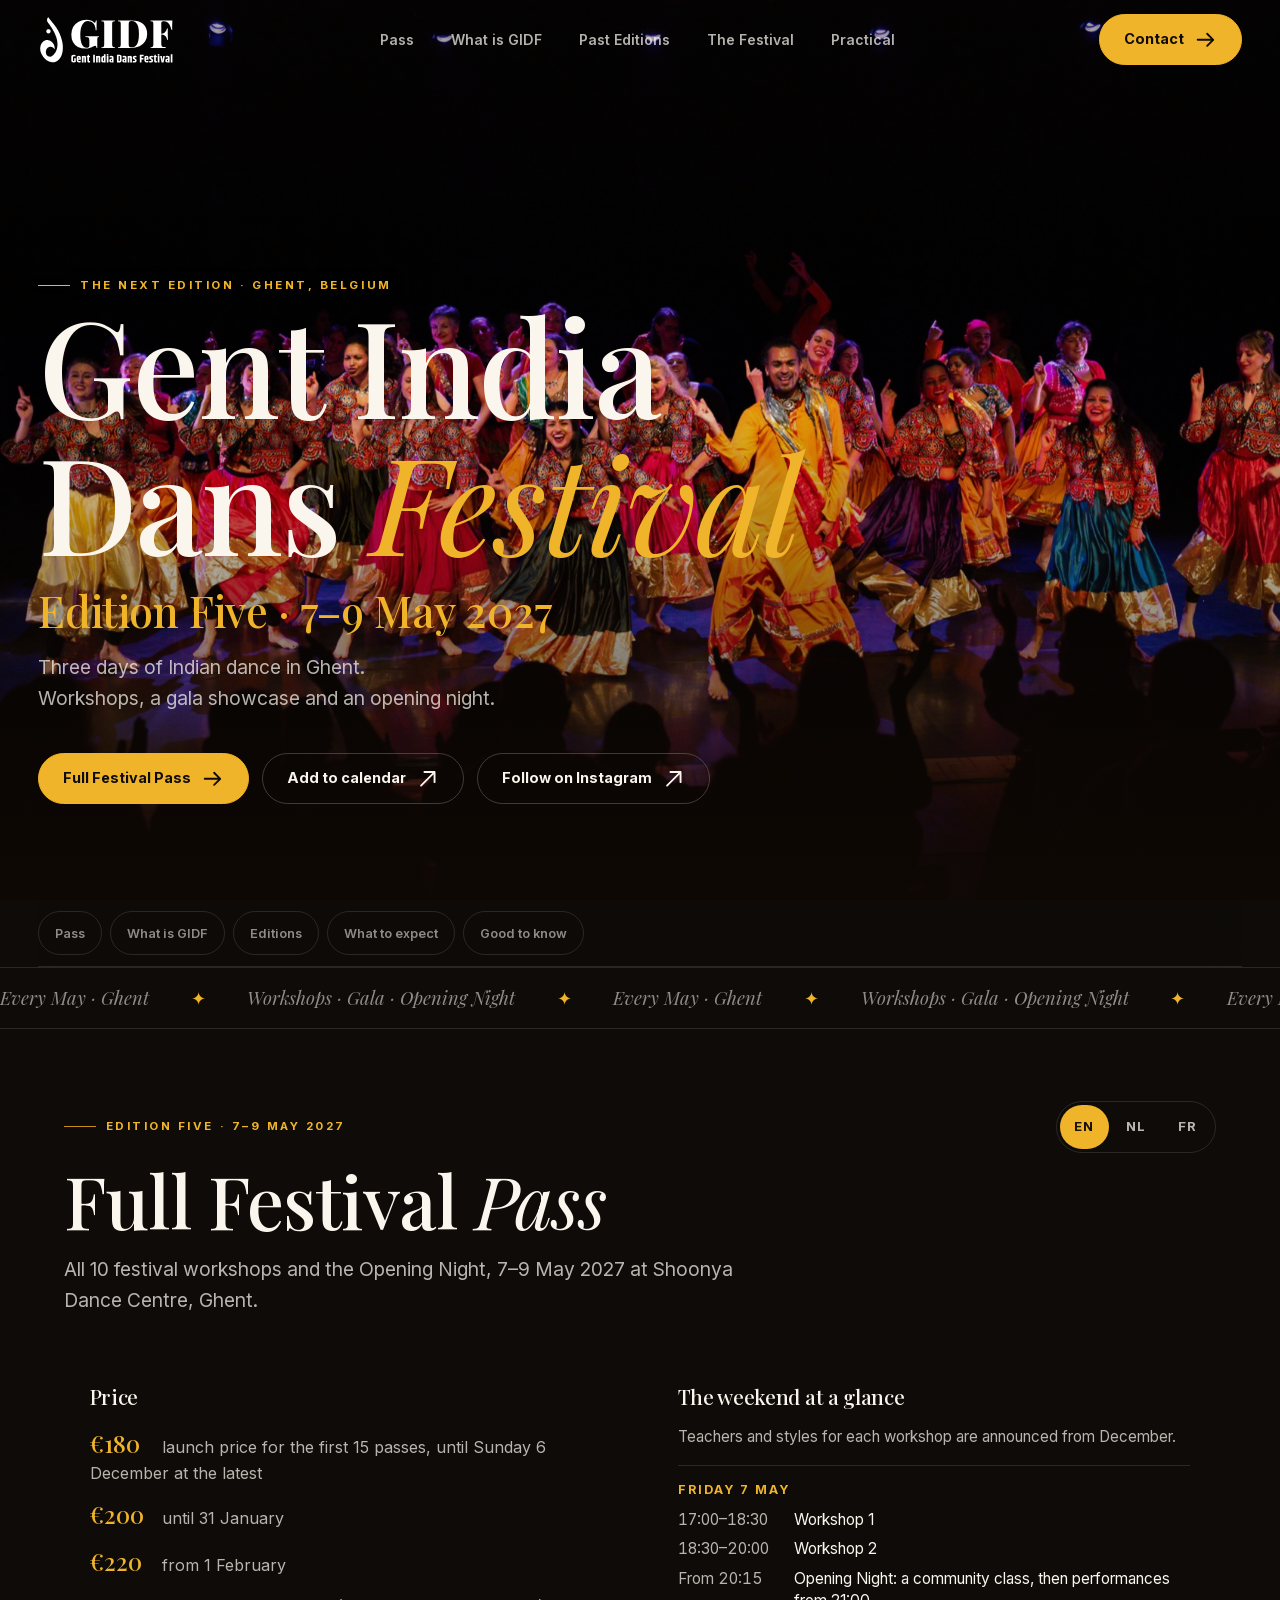
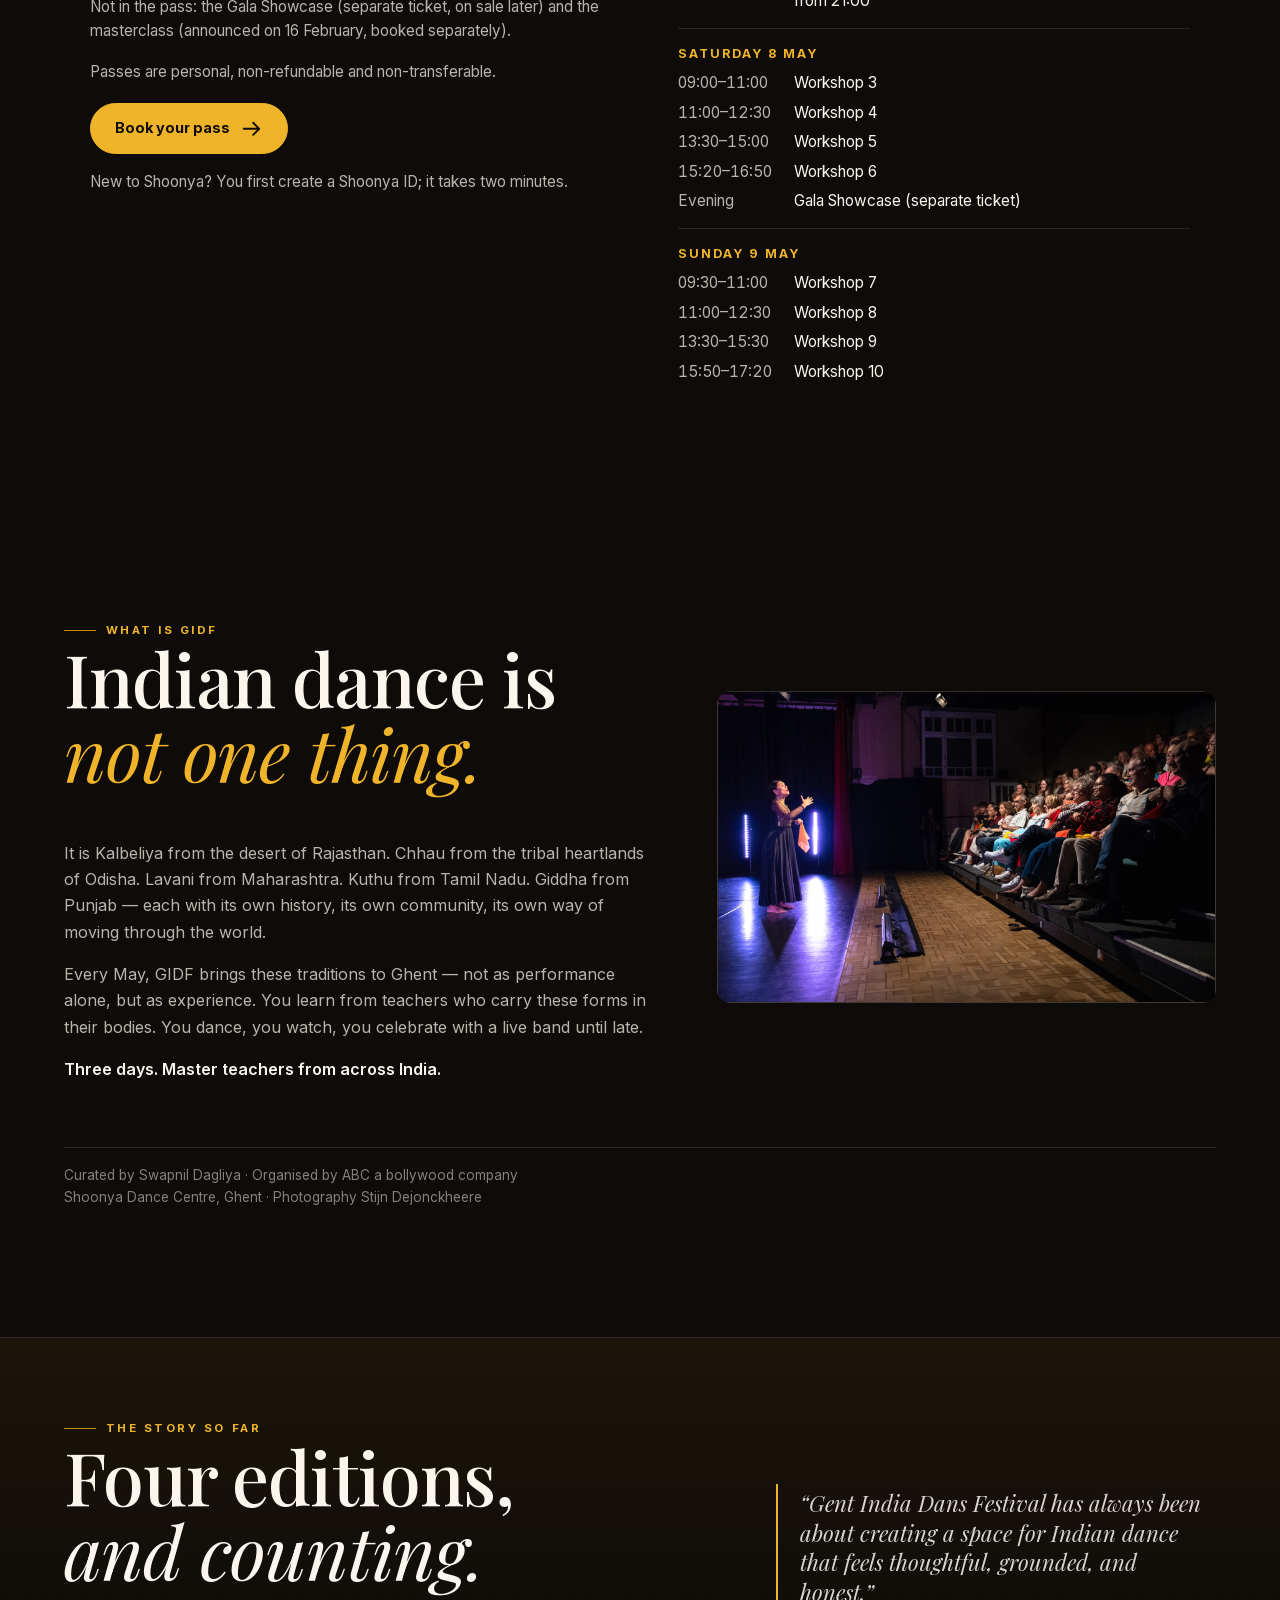
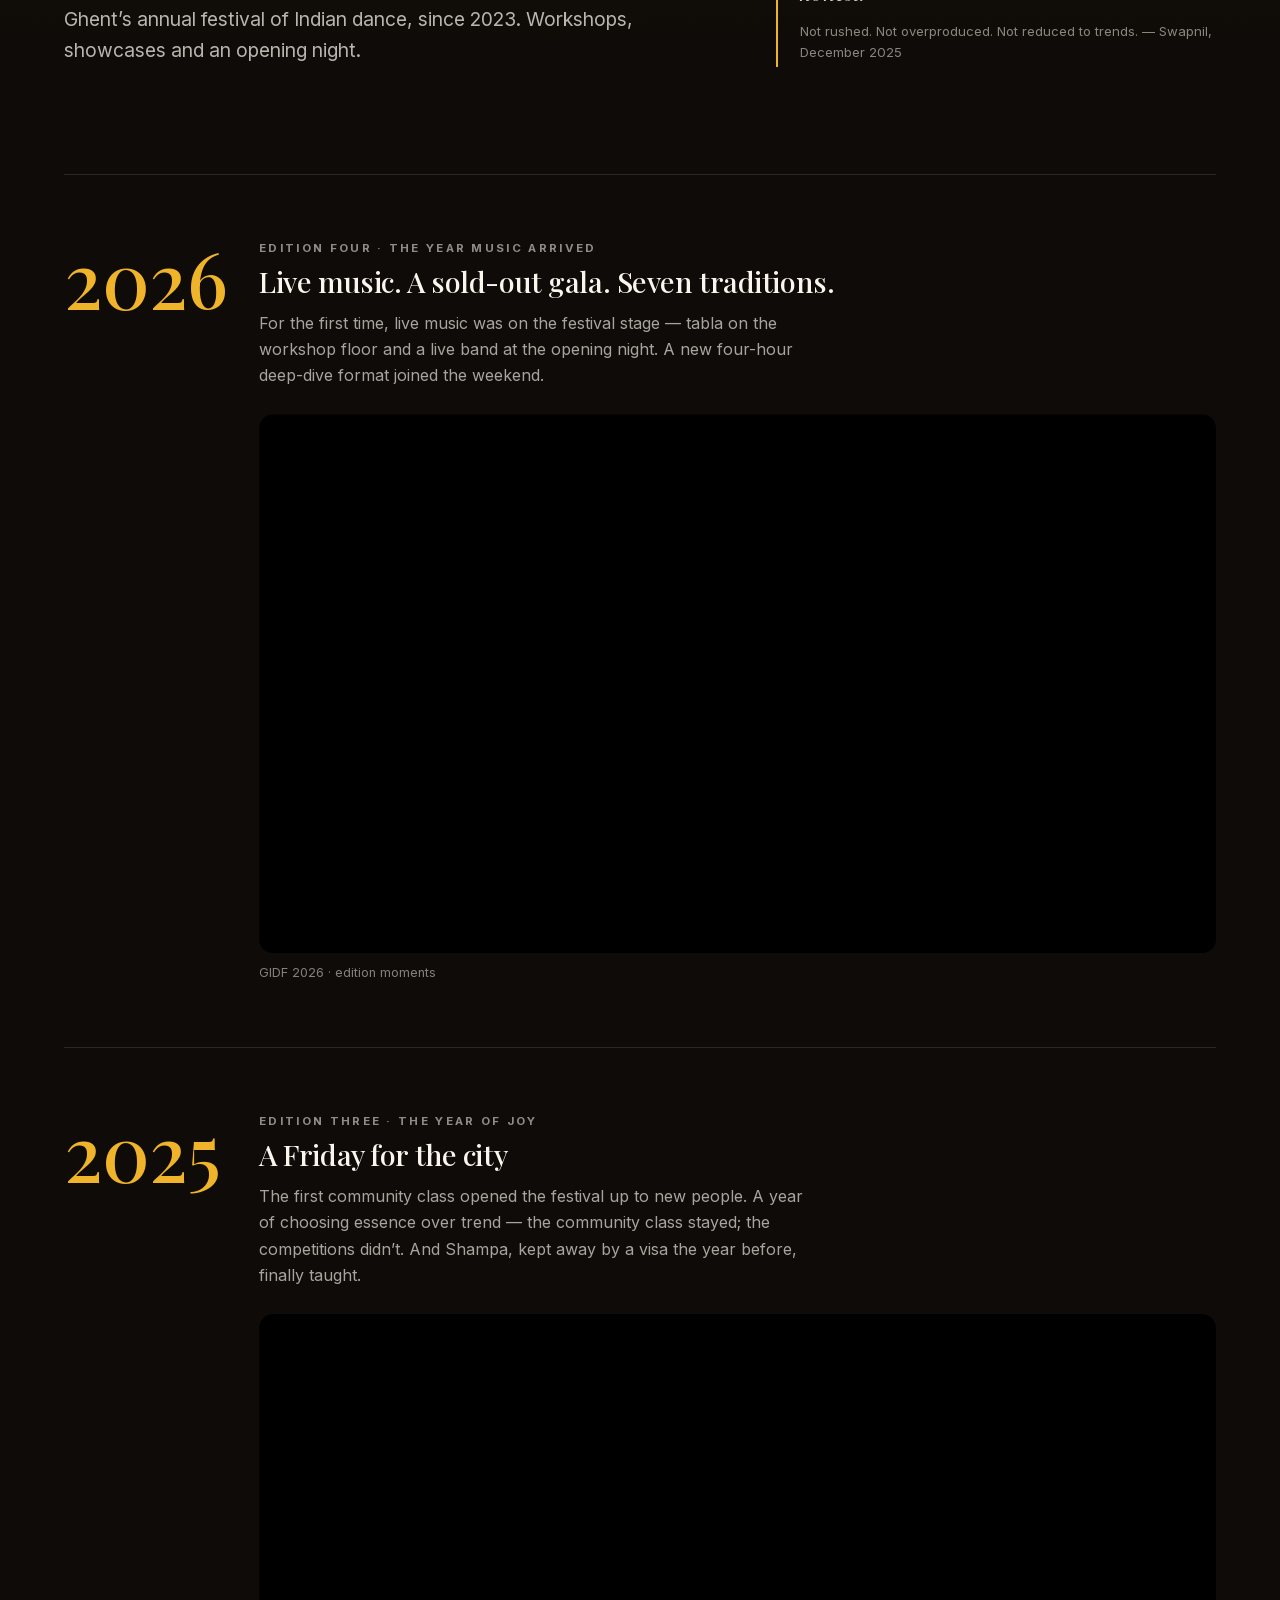
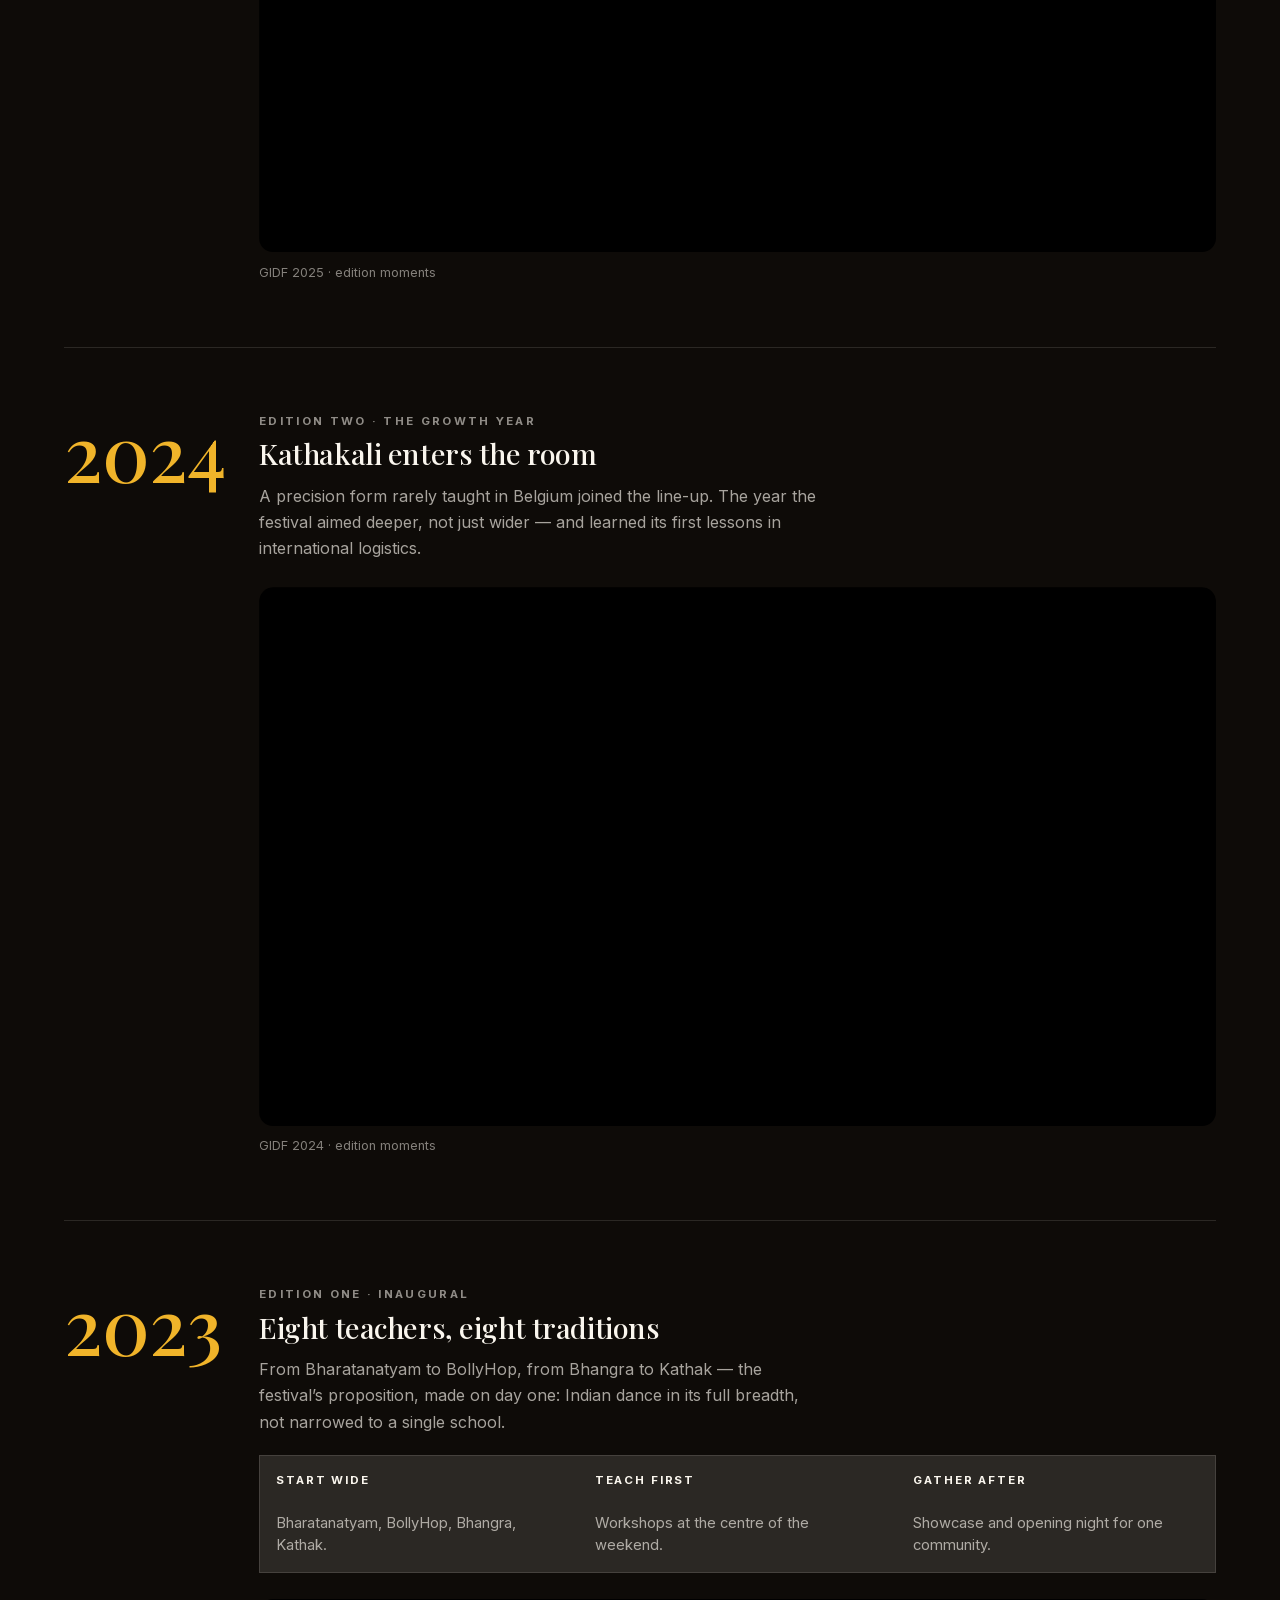
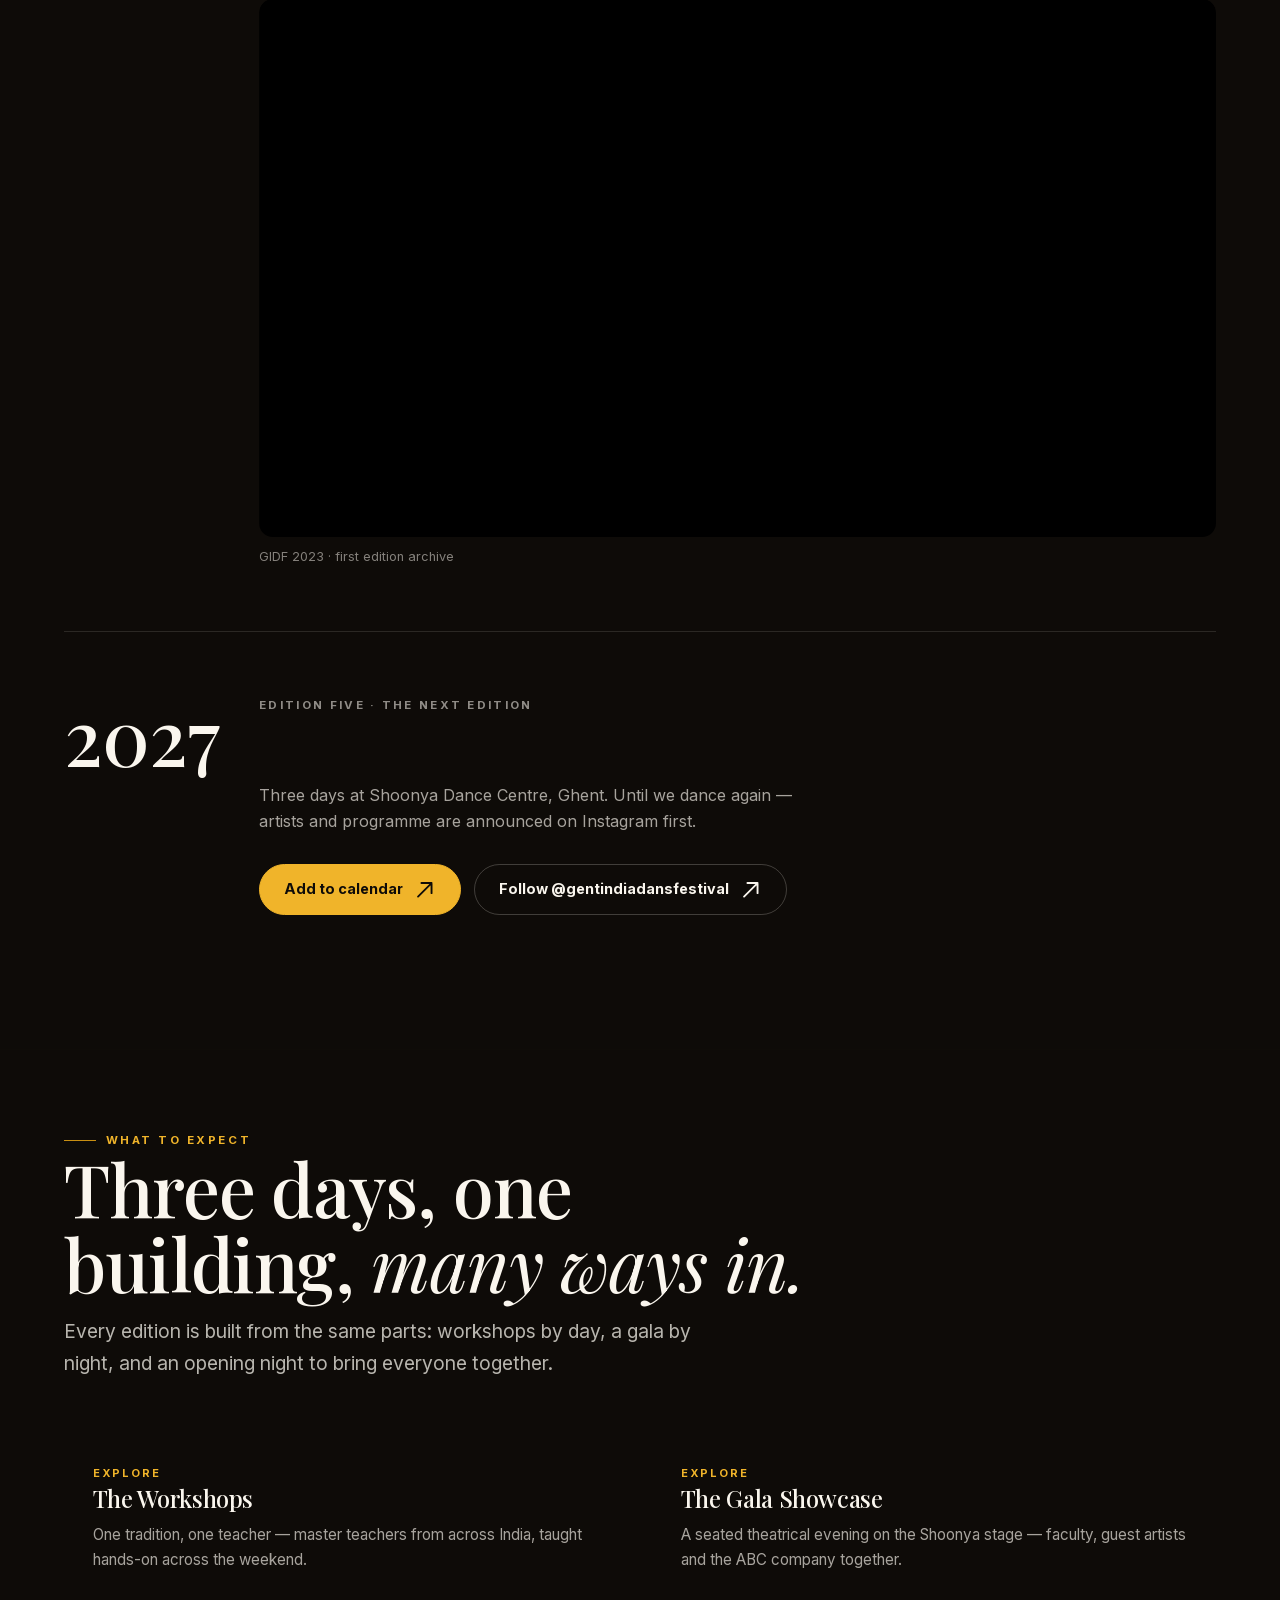
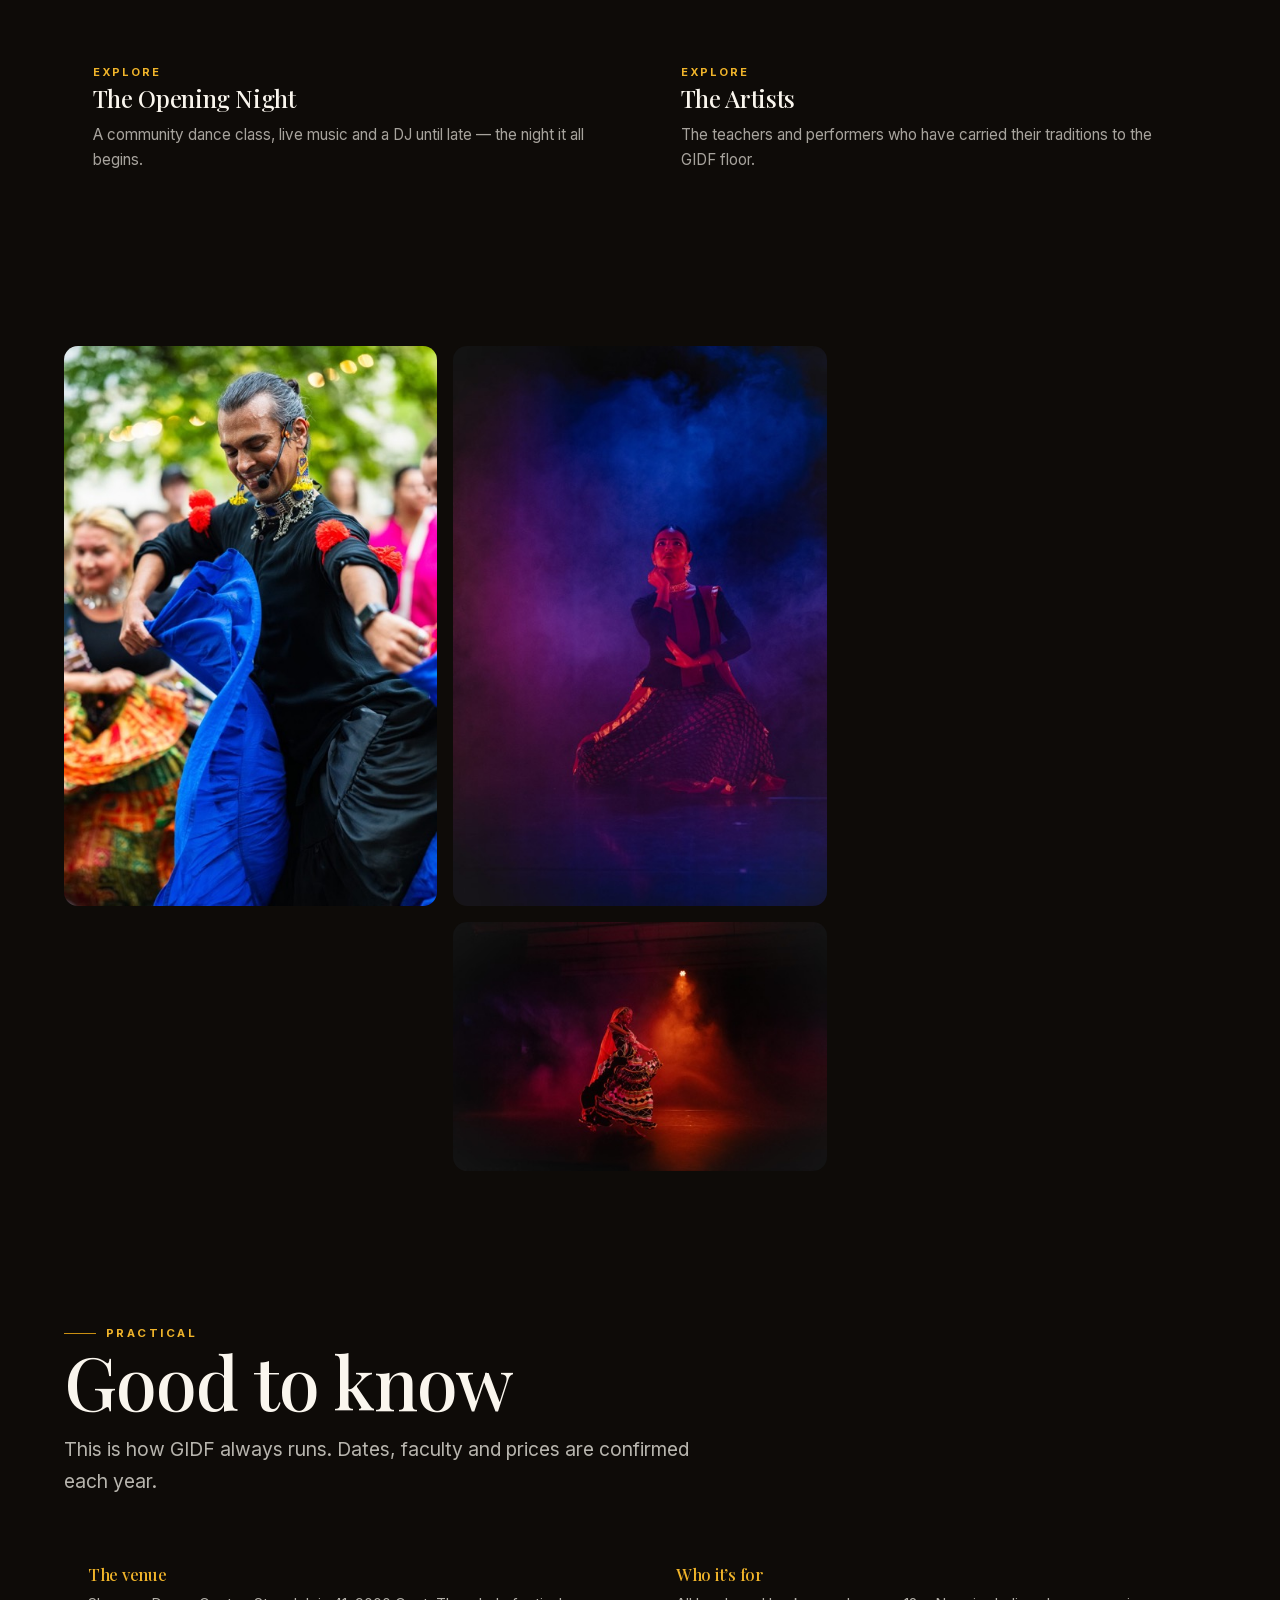
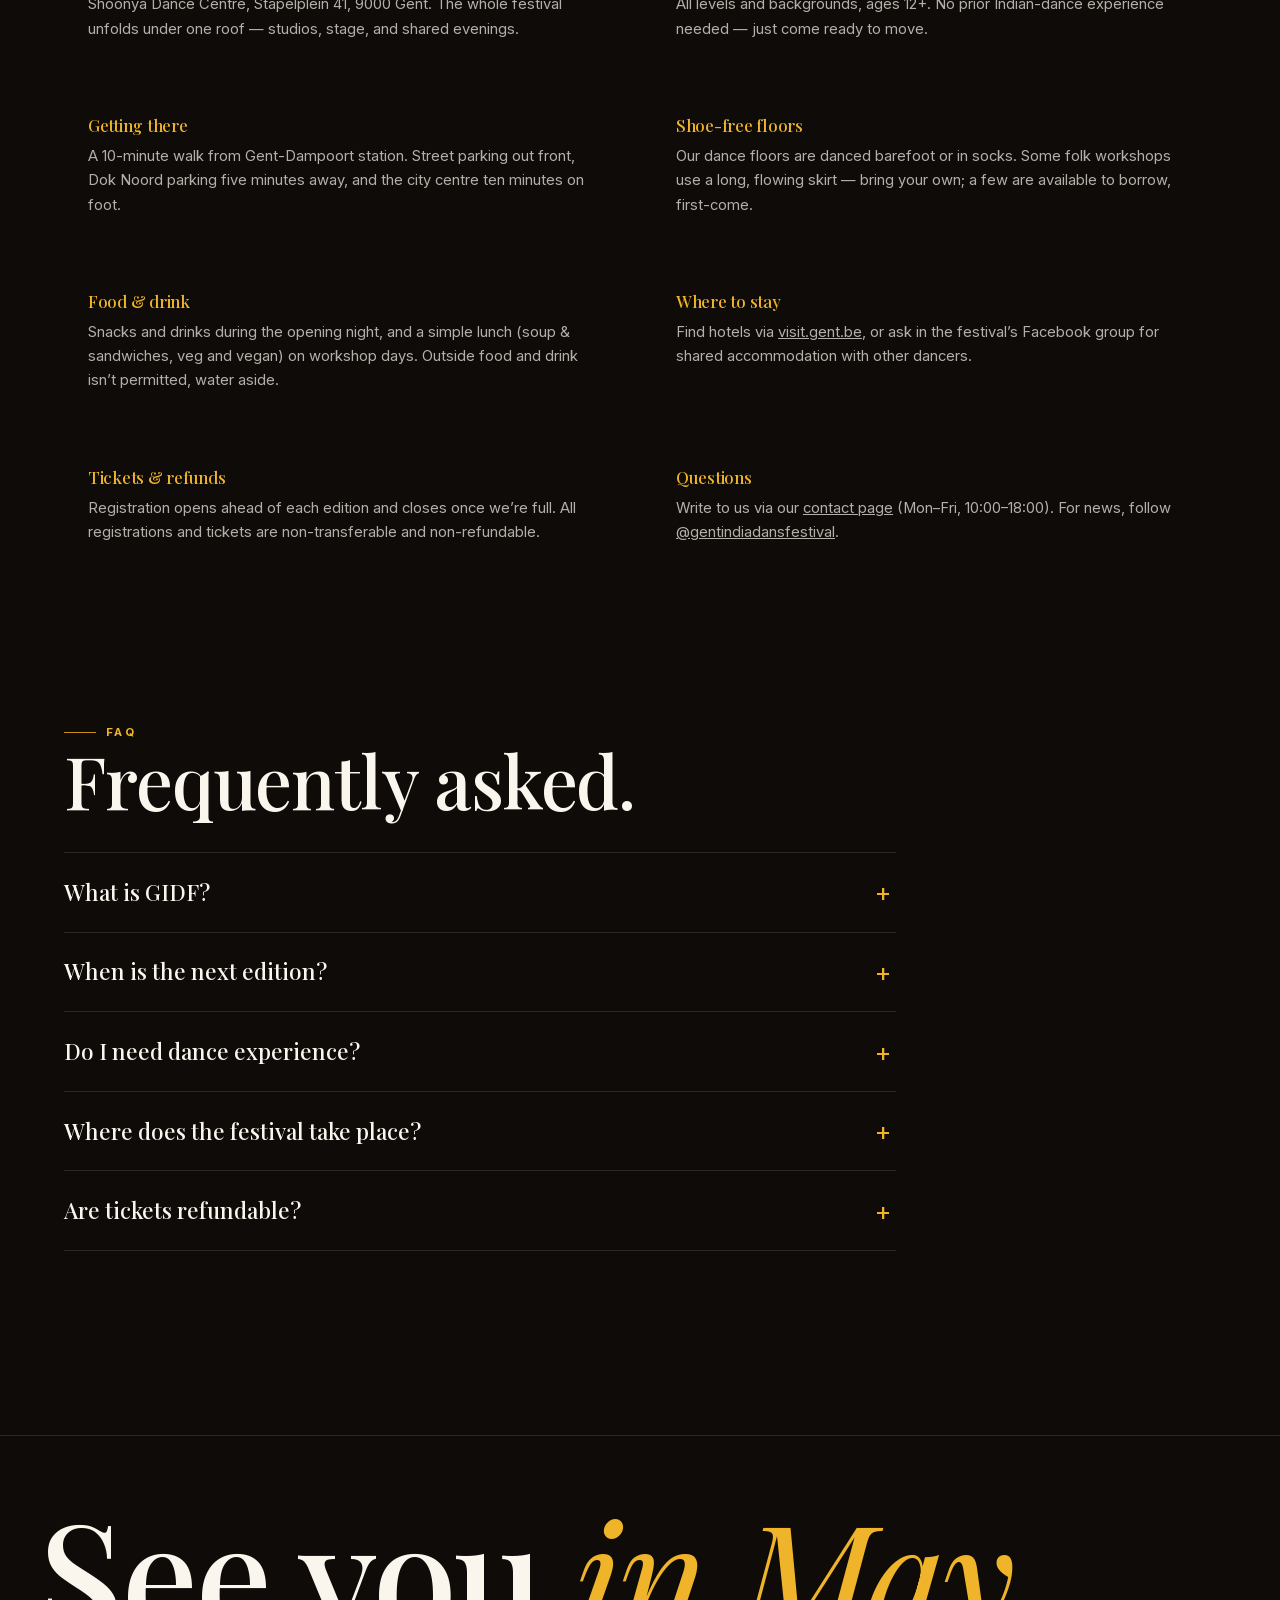
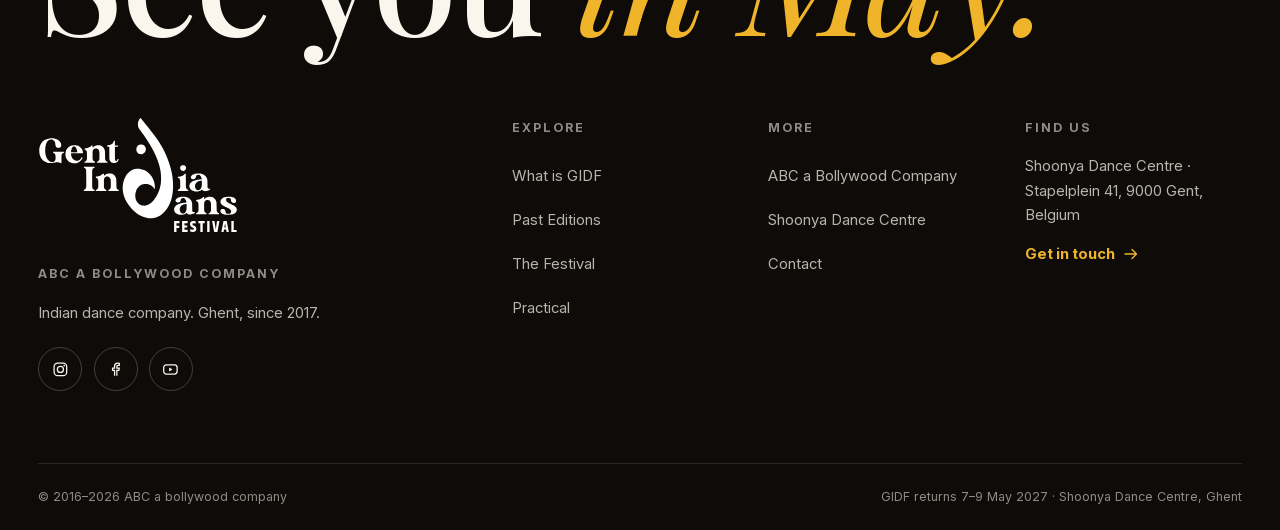
==== commit 27d02e1f: "GIDF 2027: Full Festival Pass section (EN/NL/FR) with weekend grid; calendar file says opening night" ====
--- a/index.html
+++ b/index.html
@@ -23,7 +23,7 @@
 <link rel="preload" href="assets/fonts/playfair-latin.woff2" as="font" type="font/woff2" crossorigin>
 <link rel="preload" href="assets/fonts/playfair-latin-italic.woff2" as="font" type="font/woff2" crossorigin>
 <link rel="preload" href="assets/fonts/inter-latin.woff2" as="font" type="font/woff2" crossorigin>
-<link rel="stylesheet" href="assets/css/main.css?v=gidf11">
+<link rel="stylesheet" href="assets/css/main.css?v=gidf13">
 <script type="application/ld+json">
 {
   "@context": "https://schema.org",
@@ -80,13 +80,13 @@
 <a class="skip-link" href="#main">Skip to content</a>
 <header class="site-nav">
   <a class="brand" href="./"><img src="assets/img/logo/gidf-logo-horizontal-white.svg" alt="GIDF — Gent India Dans Festival" width="138" height="48"></a>
-  <nav class="nav-links" aria-label="Primary"><a href="#about">What is GIDF</a><a href="#editions">Past Editions</a><a href="#festival">The Festival</a><a href="#practical">Practical</a></nav>
+  <nav class="nav-links" aria-label="Primary"><a href="#pass">Pass</a><a href="#about">What is GIDF</a><a href="#editions">Past Editions</a><a href="#festival">The Festival</a><a href="#practical">Practical</a></nav>
   <div style="display:flex;gap:0.7rem;align-items:center">
     <a class="btn btn-gold" href="https://www.shoonyadance.com/contact">Contact<span class="btn-orb"><svg viewBox="0 0 16 16" fill="none" stroke="currentColor" stroke-width="1.4" stroke-linecap="round" stroke-linejoin="round"><path d="M2 8h11M9 3.5 13.5 8 9 12.5"/></svg></span></a>
     <button class="nav-burger" aria-label="Menu" aria-expanded="false"><span></span></button>
   </div>
 </header>
-<div class="menu-overlay"><nav aria-label="Menu"><a href="#about">What is GIDF</a><a href="#editions">Past Editions</a><a href="#festival">The Festival</a><a href="#practical">Practical</a><a href="https://www.shoonyadance.com/contact">Contact ↗</a></nav></div>
+<div class="menu-overlay"><nav aria-label="Menu"><a href="#pass">Pass</a><a href="#about">What is GIDF</a><a href="#editions">Past Editions</a><a href="#festival">The Festival</a><a href="#practical">Practical</a><a href="https://www.shoonyadance.com/contact">Contact ↗</a></nav></div>
 <main id="main">
 
 <section class="hero" style="min-height:100svh;border-radius:0">
@@ -98,14 +98,173 @@
     <p class="rv font-display" style="--rv-d:200ms;font-size:clamp(1.7rem,3.4vw,2.7rem);color:var(--marigold);margin-top:1.2rem;letter-spacing:-0.01em">Edition Five · 7–9 May 2027</p>
     <p class="lede rv" style="--rv-d:280ms;margin-top:1.2rem">Three days of Indian dance in Ghent.<br>Workshops, a gala showcase and an opening night.</p>
     <div class="rv" style="--rv-d:380ms;margin-top:2.4rem;display:flex;gap:0.8rem;flex-wrap:wrap">
-      <a class="btn btn-gold" href="assets/gidf-edition-five.ics" download>Add to calendar<span class="btn-orb"><svg viewBox="0 0 16 16" fill="none" stroke="currentColor" stroke-width="1.4" stroke-linecap="round" stroke-linejoin="round"><path d="M3 13 13 3M5.5 3H13v7.5"/></svg></span></a>
+      <a class="btn btn-gold" href="#pass">Full Festival Pass<span class="btn-orb"><svg viewBox="0 0 16 16" fill="none" stroke="currentColor" stroke-width="1.4" stroke-linecap="round" stroke-linejoin="round"><path d="M2 8h11M9 3.5 13.5 8 9 12.5"/></svg></span></a>
+      <a class="btn btn-ghost" style="color:var(--cream)" href="assets/gidf-edition-five.ics" download>Add to calendar<span class="btn-orb"><svg viewBox="0 0 16 16" fill="none" stroke="currentColor" stroke-width="1.4" stroke-linecap="round" stroke-linejoin="round"><path d="M3 13 13 3M5.5 3H13v7.5"/></svg></span></a>
       <a class="btn btn-ghost" style="color:var(--cream)" href="https://www.instagram.com/gentindiadansfestival" target="_blank" rel="noopener">Follow on Instagram<span class="btn-orb"><svg viewBox="0 0 16 16" fill="none" stroke="currentColor" stroke-width="1.4" stroke-linecap="round" stroke-linejoin="round"><path d="M3 13 13 3M5.5 3H13v7.5"/></svg></span></a>
     </div>
   </div></div>
-</section><nav class="subnav container-wide" aria-label="On this page"><a href="#about">What is GIDF</a><a href="#editions">Editions</a><a href="#festival">What to expect</a><a href="#practical">Good to know</a></nav>
+</section><nav class="subnav container-wide" aria-label="On this page"><a href="#pass">Pass</a><a href="#about">What is GIDF</a><a href="#editions">Editions</a><a href="#festival">What to expect</a><a href="#practical">Good to know</a></nav>
 
 <div data-theme="dark">
 <div class="marquee" aria-hidden="true"><div class="marquee-track"><span class="m-item">Every May · Ghent <span class="star">✦</span> Workshops · Gala · Opening Night <span class="star">✦</span></span><span class="m-item">Every May · Ghent <span class="star">✦</span> Workshops · Gala · Opening Night <span class="star">✦</span></span><span class="m-item">Every May · Ghent <span class="star">✦</span> Workshops · Gala · Opening Night <span class="star">✦</span></span></div></div>
+
+<!-- PASS:START (built by GIDF/2027/Website/pass/build-pass.py; edit pass-section.html there, not here) -->
+<section class="section-tight pass-section" id="pass" aria-labelledby="pass-title">
+  <div class="container">
+    <div class="pass-head">
+      <span class="eyebrow rv">Edition Five · 7–9 May 2027</span>
+      <div class="pass-lang" role="group" aria-label="Language / Taal / Langue">
+        <button type="button" data-set-lang="en" aria-pressed="true">EN</button>
+        <button type="button" data-set-lang="nl" aria-pressed="false">NL</button>
+        <button type="button" data-set-lang="fr" aria-pressed="false">FR</button>
+      </div>
+    </div>
+
+    <div class="pass-copy is-on" data-lang="en" lang="en">
+      <h2 class="rv" id="pass-title">Full Festival <span class="font-italic">Pass</span></h2>
+      <p class="lede rv">All 10 festival workshops and the Opening Night, 7–9 May 2027 at Shoonya Dance Centre, Ghent.</p>
+      <div class="pass-grid">
+        <div class="bezel rv"><div class="bezel-core pass-card">
+          <h3>Price</h3>
+          <ul class="pass-prices">
+            <li><b>€180</b> launch price for the first 15 passes, until Sunday 6 December at the latest</li>
+            <li><b>€200</b> until 31 January</li>
+            <li><b>€220</b> from 1 February</li>
+          </ul>
+          <p class="pass-small">Not in the pass: the Gala Showcase (separate ticket, on sale later) and the masterclass (announced on 16 February, booked separately).</p>
+          <p class="pass-small">Passes are personal, non-refundable and non-transferable.</p>
+          <p class="pass-opens" data-until="2026-12-01T08:00:00Z">Booking opens Tuesday 1 December at 09:00 (Brussels time).</p>
+          <a class="btn btn-gold" href="https://portal.shoonyadance.com/register/event/gidf2027">Book your pass<span class="btn-orb"><svg viewBox="0 0 16 16" fill="none" stroke="currentColor" stroke-width="1.4" stroke-linecap="round" stroke-linejoin="round"><path d="M2 8h11M9 3.5 13.5 8 9 12.5"/></svg></span></a>
+          <p class="pass-small">New to Shoonya? You first create a Shoonya ID; it takes two minutes.</p>
+        </div></div>
+        <div class="bezel rv"><div class="bezel-core pass-card">
+          <h3>The weekend at a glance</h3>
+          <p class="pass-small">Teachers and styles for each workshop are announced from December.</p>
+          <div class="pass-day"><h4>Friday 7 May</h4><ul>
+            <li><span>17:00–18:30</span>Workshop 1</li>
+            <li><span>18:30–20:00</span>Workshop 2</li>
+            <li><span>From 20:15</span>Opening Night: a community class, then performances from 21:00</li>
+          </ul></div>
+          <div class="pass-day"><h4>Saturday 8 May</h4><ul>
+            <li><span>09:00–11:00</span>Workshop 3</li>
+            <li><span>11:00–12:30</span>Workshop 4</li>
+            <li><span>13:30–15:00</span>Workshop 5</li>
+            <li><span>15:20–16:50</span>Workshop 6</li>
+            <li><span>Evening</span>Gala Showcase (separate ticket)</li>
+          </ul></div>
+          <div class="pass-day"><h4>Sunday 9 May</h4><ul>
+            <li><span>09:30–11:00</span>Workshop 7</li>
+            <li><span>11:00–12:30</span>Workshop 8</li>
+            <li><span>13:30–15:30</span>Workshop 9</li>
+            <li><span>15:50–17:20</span>Workshop 10</li>
+          </ul></div>
+        </div></div>
+      </div>
+    </div>
+
+    <div class="pass-copy" data-lang="nl" lang="nl">
+      <h2 class="rv">Full Festival <span class="font-italic">Pass</span></h2>
+      <p class="lede rv">Alle 10 festivalworkshops en de Opening Night, 7–9 mei 2027 in Shoonya Dance Centre, Gent.</p>
+      <div class="pass-grid">
+        <div class="bezel rv"><div class="bezel-core pass-card">
+          <h3>Prijs</h3>
+          <ul class="pass-prices">
+            <li><b>€180</b> lanceerprijs voor de eerste 15 passen, uiterlijk tot zondag 6 december</li>
+            <li><b>€200</b> tot 31 januari</li>
+            <li><b>€220</b> vanaf 1 februari</li>
+          </ul>
+          <p class="pass-small">Niet in de pas: de Gala Showcase (apart ticket, later te koop) en de masterclass (bekendgemaakt op 16 februari, apart te boeken).</p>
+          <p class="pass-small">Passen zijn persoonlijk, worden niet terugbetaald en zijn niet overdraagbaar.</p>
+          <p class="pass-opens" data-until="2026-12-01T08:00:00Z">Inschrijven vanaf dinsdag 1 december om 09:00.</p>
+          <a class="btn btn-gold" href="https://portal.shoonyadance.com/register/event/gidf2027">Boek je pas<span class="btn-orb"><svg viewBox="0 0 16 16" fill="none" stroke="currentColor" stroke-width="1.4" stroke-linecap="round" stroke-linejoin="round"><path d="M2 8h11M9 3.5 13.5 8 9 12.5"/></svg></span></a>
+          <p class="pass-small">Nieuw bij Shoonya? Je maakt eerst een Shoonya ID aan; dat duurt twee minuten.</p>
+        </div></div>
+        <div class="bezel rv"><div class="bezel-core pass-card">
+          <h3>Het weekend in één oogopslag</h3>
+          <p class="pass-small">De docenten en stijlen per workshop maken we vanaf december bekend.</p>
+          <div class="pass-day"><h4>Vrijdag 7 mei</h4><ul>
+            <li><span>17:00–18:30</span>Workshop 1</li>
+            <li><span>18:30–20:00</span>Workshop 2</li>
+            <li><span>Vanaf 20:15</span>Opening Night: een communityles, daarna optredens vanaf 21:00</li>
+          </ul></div>
+          <div class="pass-day"><h4>Zaterdag 8 mei</h4><ul>
+            <li><span>09:00–11:00</span>Workshop 3</li>
+            <li><span>11:00–12:30</span>Workshop 4</li>
+            <li><span>13:30–15:00</span>Workshop 5</li>
+            <li><span>15:20–16:50</span>Workshop 6</li>
+            <li><span>'s Avonds</span>Gala Showcase (apart ticket)</li>
+          </ul></div>
+          <div class="pass-day"><h4>Zondag 9 mei</h4><ul>
+            <li><span>09:30–11:00</span>Workshop 7</li>
+            <li><span>11:00–12:30</span>Workshop 8</li>
+            <li><span>13:30–15:30</span>Workshop 9</li>
+            <li><span>15:50–17:20</span>Workshop 10</li>
+          </ul></div>
+        </div></div>
+      </div>
+    </div>
+
+    <div class="pass-copy" data-lang="fr" lang="fr">
+      <h2 class="rv">Full Festival <span class="font-italic">Pass</span></h2>
+      <p class="lede rv">Les 10 ateliers du festival et l’Opening Night, du 7 au 9 mai 2027 au Shoonya Dance Centre, à Gand.</p>
+      <div class="pass-grid">
+        <div class="bezel rv"><div class="bezel-core pass-card">
+          <h3>Prix</h3>
+          <ul class="pass-prices">
+            <li><b>180 €</b> prix de lancement pour les 15 premiers pass, jusqu’au dimanche 6 décembre au plus tard</li>
+            <li><b>200 €</b> jusqu’au 31 janvier</li>
+            <li><b>220 €</b> à partir du 1er février</li>
+          </ul>
+          <p class="pass-small">Non compris dans le pass : le Gala Showcase (billet séparé, en vente plus tard) et la masterclass (annoncée le 16 février, à réserver séparément).</p>
+          <p class="pass-small">Le pass est nominatif, non remboursable et non transférable.</p>
+          <p class="pass-opens" data-until="2026-12-01T08:00:00Z">Réservations à partir du mardi 1er décembre à 9 h (heure de Bruxelles).</p>
+          <a class="btn btn-gold" href="https://portal.shoonyadance.com/register/event/gidf2027">Réserver mon pass<span class="btn-orb"><svg viewBox="0 0 16 16" fill="none" stroke="currentColor" stroke-width="1.4" stroke-linecap="round" stroke-linejoin="round"><path d="M2 8h11M9 3.5 13.5 8 9 12.5"/></svg></span></a>
+          <p class="pass-small">Nouveau chez Shoonya ? Vous créez d’abord un Shoonya ID, en deux minutes. La page de réservation est en anglais et en néerlandais.</p>
+        </div></div>
+        <div class="bezel rv"><div class="bezel-core pass-card">
+          <h3>Le week-end en un coup d’œil</h3>
+          <p class="pass-small">Les professeurs et les styles de chaque atelier seront annoncés à partir de décembre.</p>
+          <div class="pass-day"><h4>Vendredi 7 mai</h4><ul>
+            <li><span>17:00–18:30</span>Atelier 1</li>
+            <li><span>18:30–20:00</span>Atelier 2</li>
+            <li><span>Dès 20:15</span>Opening Night : un cours ouvert à tous, puis des spectacles à partir de 21:00</li>
+          </ul></div>
+          <div class="pass-day"><h4>Samedi 8 mai</h4><ul>
+            <li><span>09:00–11:00</span>Atelier 3</li>
+            <li><span>11:00–12:30</span>Atelier 4</li>
+            <li><span>13:30–15:00</span>Atelier 5</li>
+            <li><span>15:20–16:50</span>Atelier 6</li>
+            <li><span>En soirée</span>Gala Showcase (billet séparé)</li>
+          </ul></div>
+          <div class="pass-day"><h4>Dimanche 9 mai</h4><ul>
+            <li><span>09:30–11:00</span>Atelier 7</li>
+            <li><span>11:00–12:30</span>Atelier 8</li>
+            <li><span>13:30–15:30</span>Atelier 9</li>
+            <li><span>15:50–17:20</span>Atelier 10</li>
+          </ul></div>
+        </div></div>
+      </div>
+    </div>
+  </div>
+  <script>
+  (function () {
+    var root = document.getElementById('pass'); if (!root) return;
+    var copies = root.querySelectorAll('[data-lang]'), buttons = root.querySelectorAll('[data-set-lang]');
+    function show(lang) {
+      copies.forEach(function (c) { c.classList.toggle('is-on', c.getAttribute('data-lang') === lang); });
+      buttons.forEach(function (b) { b.setAttribute('aria-pressed', String(b.getAttribute('data-set-lang') === lang)); });
+    }
+    var saved = null; try { saved = localStorage.getItem('gidf-pass-lang'); } catch (e) {}
+    var nav = (navigator.language || 'en').slice(0, 2).toLowerCase();
+    show(saved || (nav === 'nl' || nav === 'fr' ? nav : 'en'));
+    buttons.forEach(function (b) { b.addEventListener('click', function () {
+      var l = b.getAttribute('data-set-lang'); show(l); try { localStorage.setItem('gidf-pass-lang', l); } catch (e) {}
+    }); });
+    root.querySelectorAll('[data-until]').forEach(function (p) { if (Date.now() >= Date.parse(p.getAttribute('data-until'))) p.hidden = true; });
+  })();
+  </script>
+</section>
+<!-- PASS:END -->
 
 <section class="section" id="about">
   <div class="container">
--- a/assets/css/main.css
+++ b/assets/css/main.css
@@ -720,3 +720,32 @@
 .faq summary:focus-visible { outline: 2px solid var(--marigold); outline-offset: 2px; }
 .faq-a { padding: 0 2.6rem 1.5rem 0; }
 .faq-a p { font-size: 1rem; color: var(--cream-70); max-width: 64ch; }
+
+/* PASS:START — GIDF 2027 Full Festival Pass, built by GIDF/2027/Website/pass/build-pass.py */
+.pass-head { display: flex; align-items: center; justify-content: space-between; gap: 1rem; flex-wrap: wrap; }
+.pass-lang { display: inline-flex; border: 1px solid var(--line); border-radius: 999px; padding: 0.2rem; gap: 0.2rem; }
+.pass-lang button { min-height: 44px; min-width: 44px; padding: 0 0.9rem; border: 0; border-radius: 999px; background: transparent; color: var(--cream-70); font: inherit; font-size: 0.82rem; font-weight: 700; letter-spacing: 0.08em; cursor: pointer; }
+.pass-lang button[aria-pressed="true"] { background: var(--marigold); color: #1a1207; }
+.pass-lang button:focus-visible { outline: 2px solid var(--marigold); outline-offset: 2px; }
+.pass-copy { display: none; }
+.pass-copy.is-on { display: block; }
+html:not(.js) .pass-copy[data-lang="en"] { display: block; }
+html:not(.js) .pass-lang { display: none; }
+.pass-copy h2 { margin-top: 0.6rem; }
+.pass-copy .lede { margin-top: 1rem; }
+.pass-grid { display: grid; grid-template-columns: repeat(auto-fit, minmax(min(22rem, 100%), 1fr)); gap: clamp(0.9rem, 2vw, 1.5rem); margin-top: 2.4rem; align-items: start; }
+.pass-card { padding: 1.8rem 1.6rem; }
+.pass-card h3 { font-size: 1.3rem; color: var(--cream); }
+.pass-prices { list-style: none; padding: 0; margin: 1rem 0 0; display: grid; gap: 0.7rem; }
+.pass-prices li { color: var(--cream-70); font-size: 1rem; line-height: 1.5; }
+.pass-prices b { display: inline-block; min-width: 4.2rem; font-family: var(--font-display); font-size: 1.5rem; font-weight: 400; color: var(--marigold); }
+.pass-small { color: var(--cream-70); font-size: 0.95rem; line-height: 1.6; margin-top: 1rem; }
+.pass-opens { margin-top: 1.2rem; color: var(--marigold); font-weight: 600; }
+.pass-card .btn { margin-top: 1.2rem; }
+.pass-day { border-top: 1px solid var(--line); margin-top: 1rem; padding-top: 0.9rem; }
+.pass-day h4 { font-family: var(--font-body); font-size: 0.78rem; font-weight: 700; letter-spacing: 0.16em; text-transform: uppercase; color: var(--marigold); margin: 0 0 0.5rem; }
+.pass-day ul { list-style: none; padding: 0; margin: 0; display: grid; gap: 0.45rem; }
+.pass-day li { display: grid; grid-template-columns: 6.6rem 1fr; gap: 0.7rem; color: var(--cream); font-size: 0.96rem; line-height: 1.45; }
+.pass-day li span { color: var(--cream-70); font-variant-numeric: tabular-nums; }
+@media (max-width: 330px) { .pass-day li { grid-template-columns: 1fr; gap: 0.1rem; } }
+/* PASS:END */
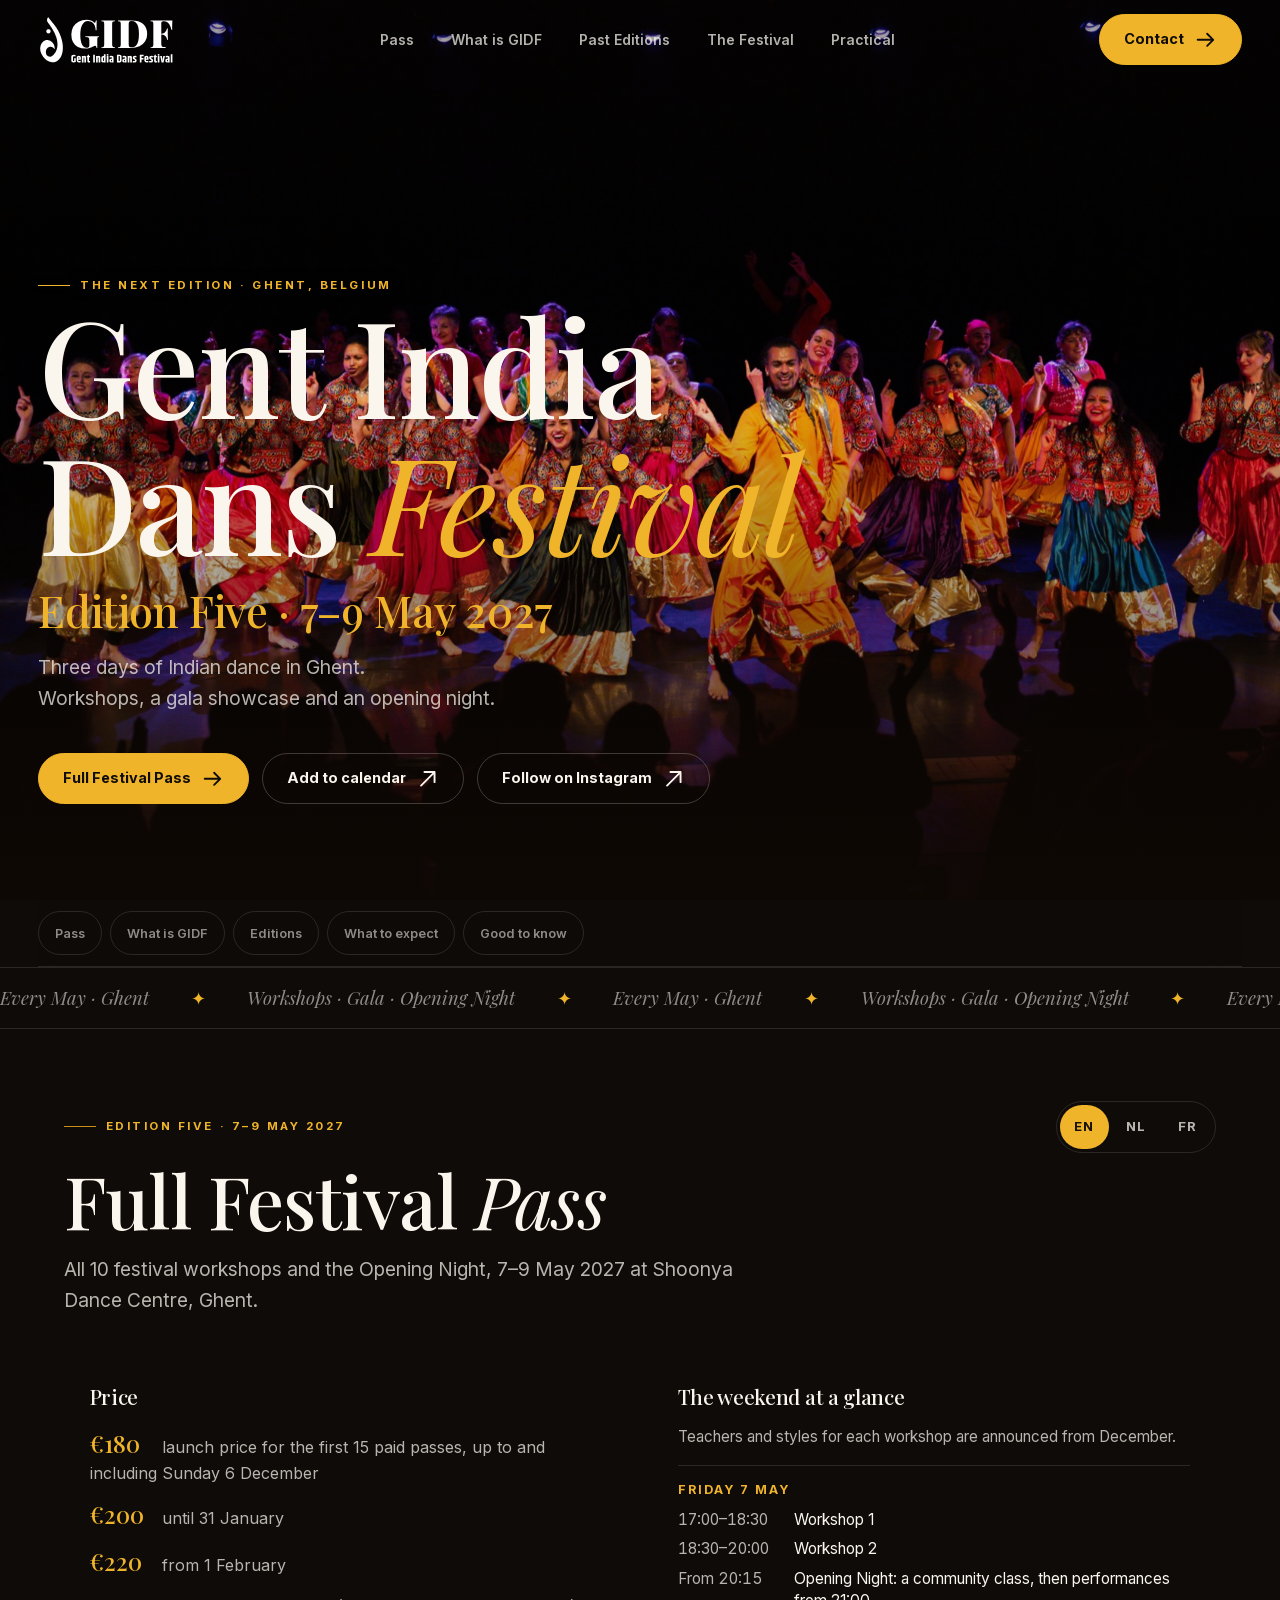
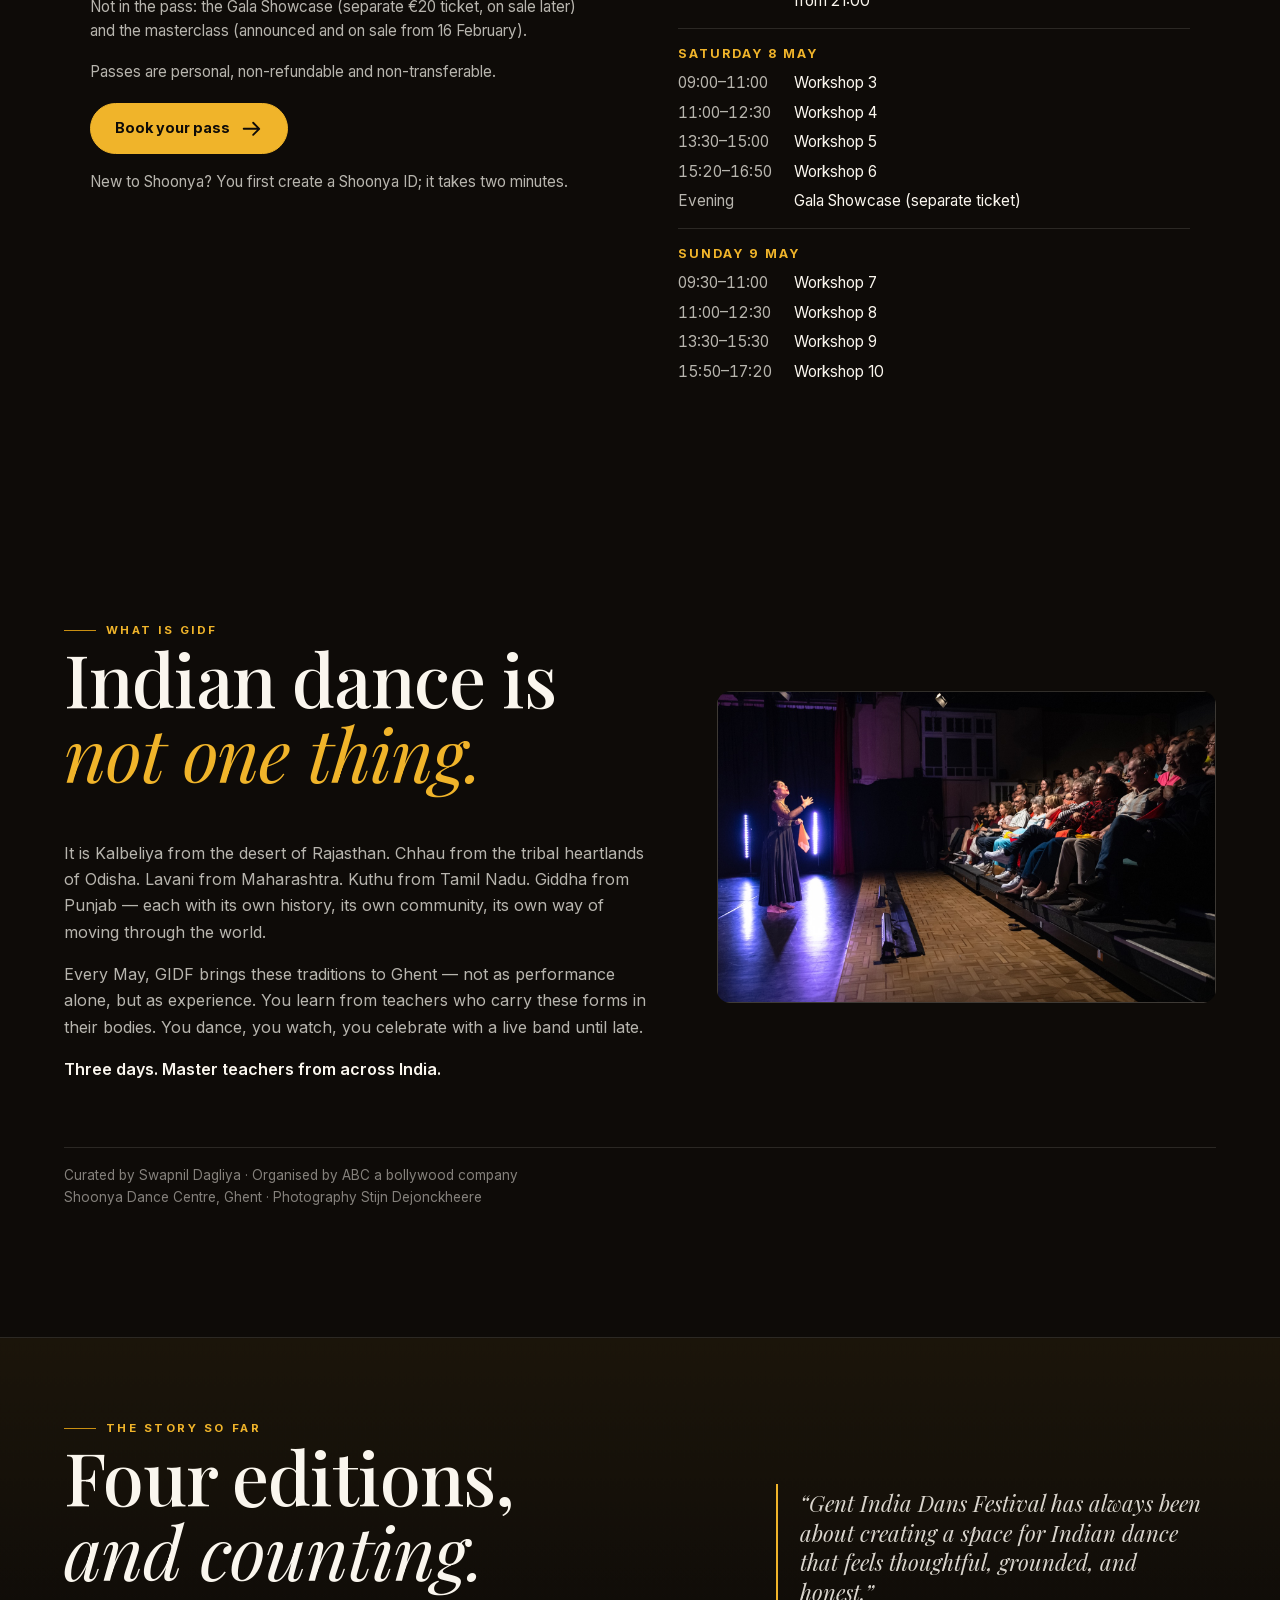
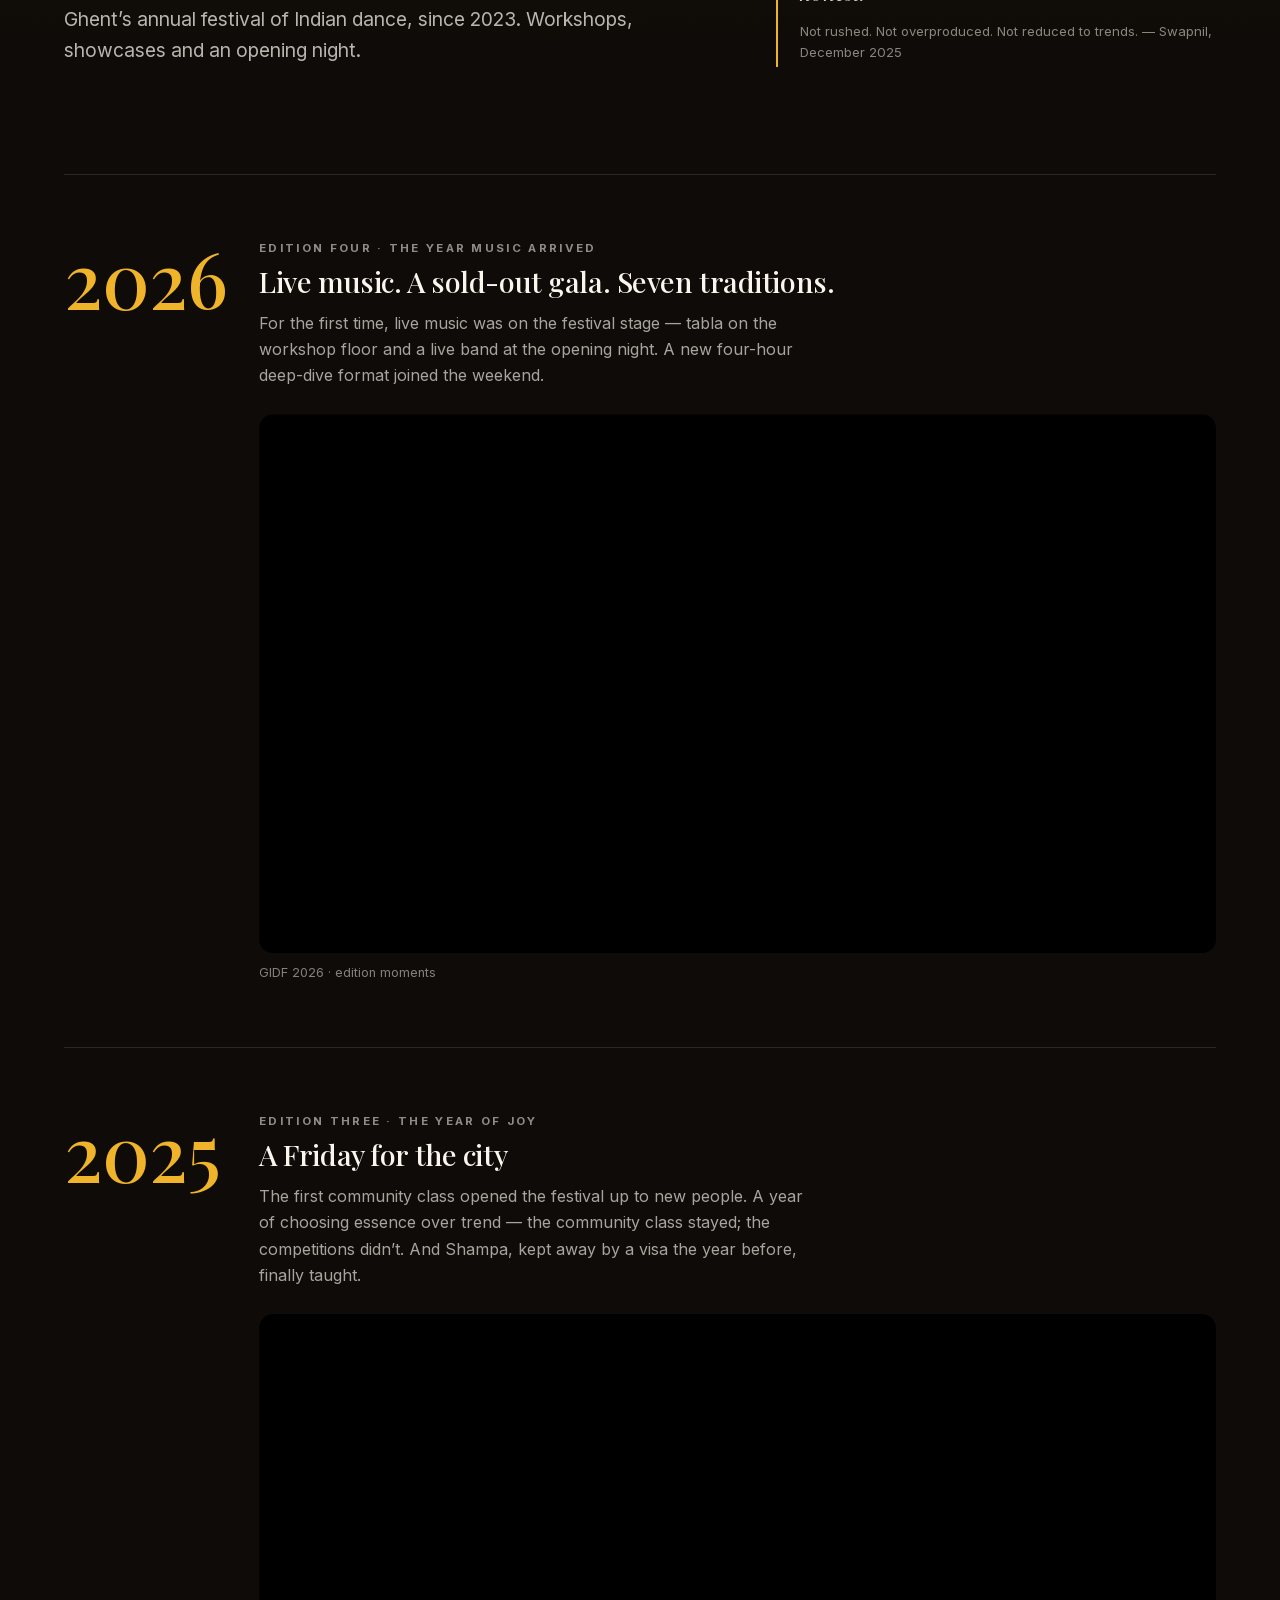
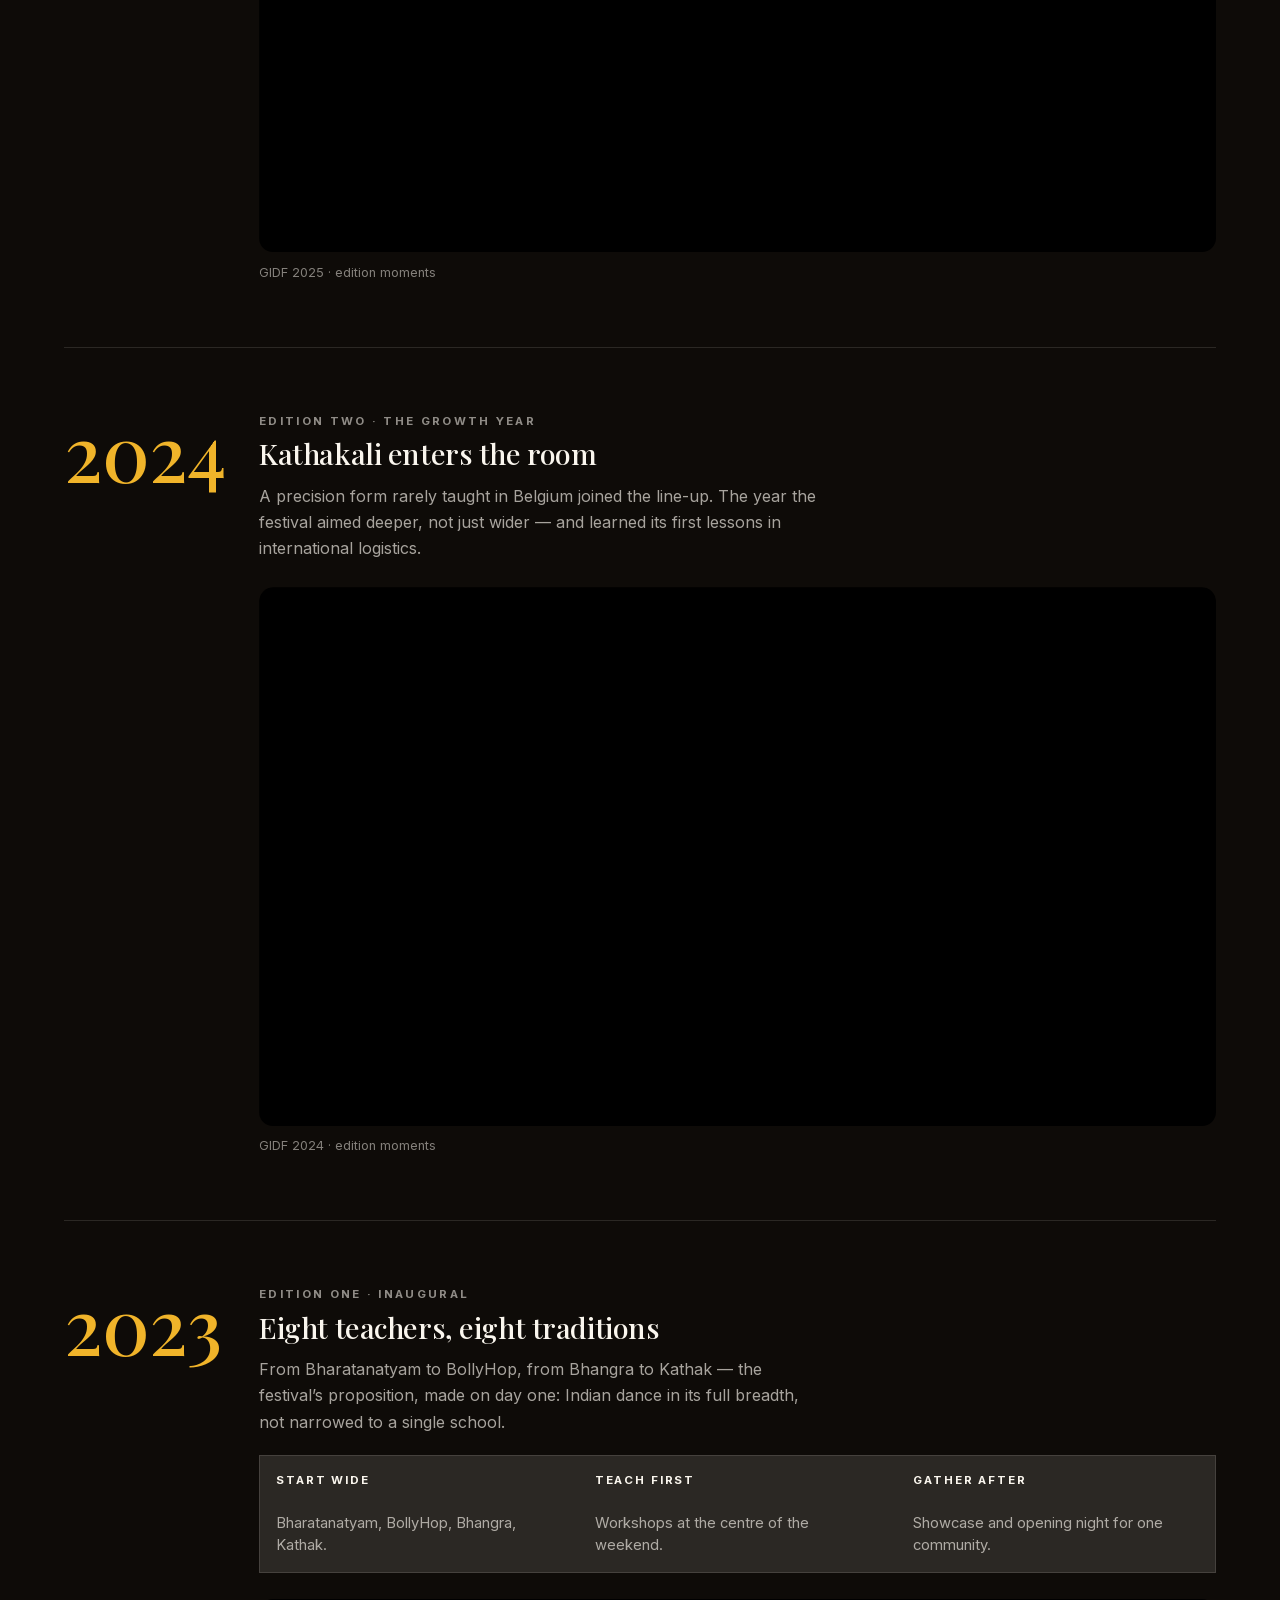
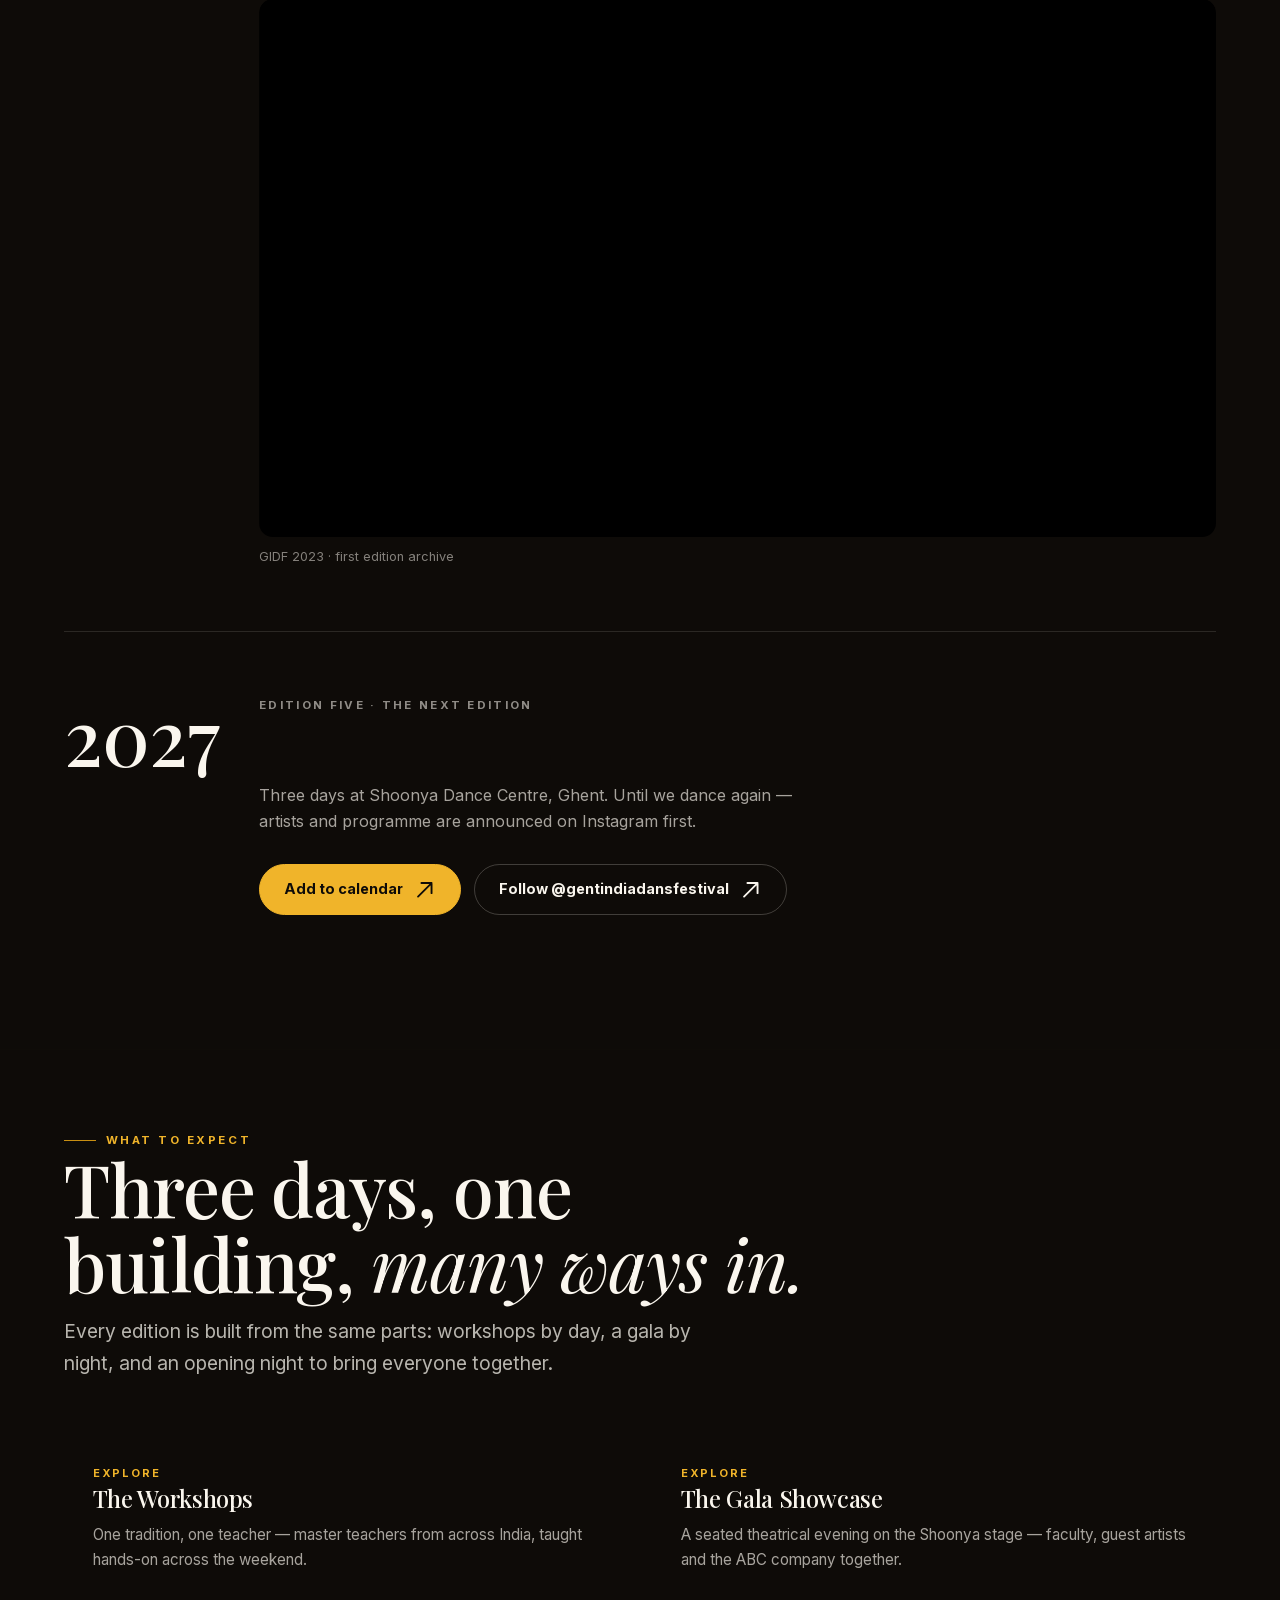
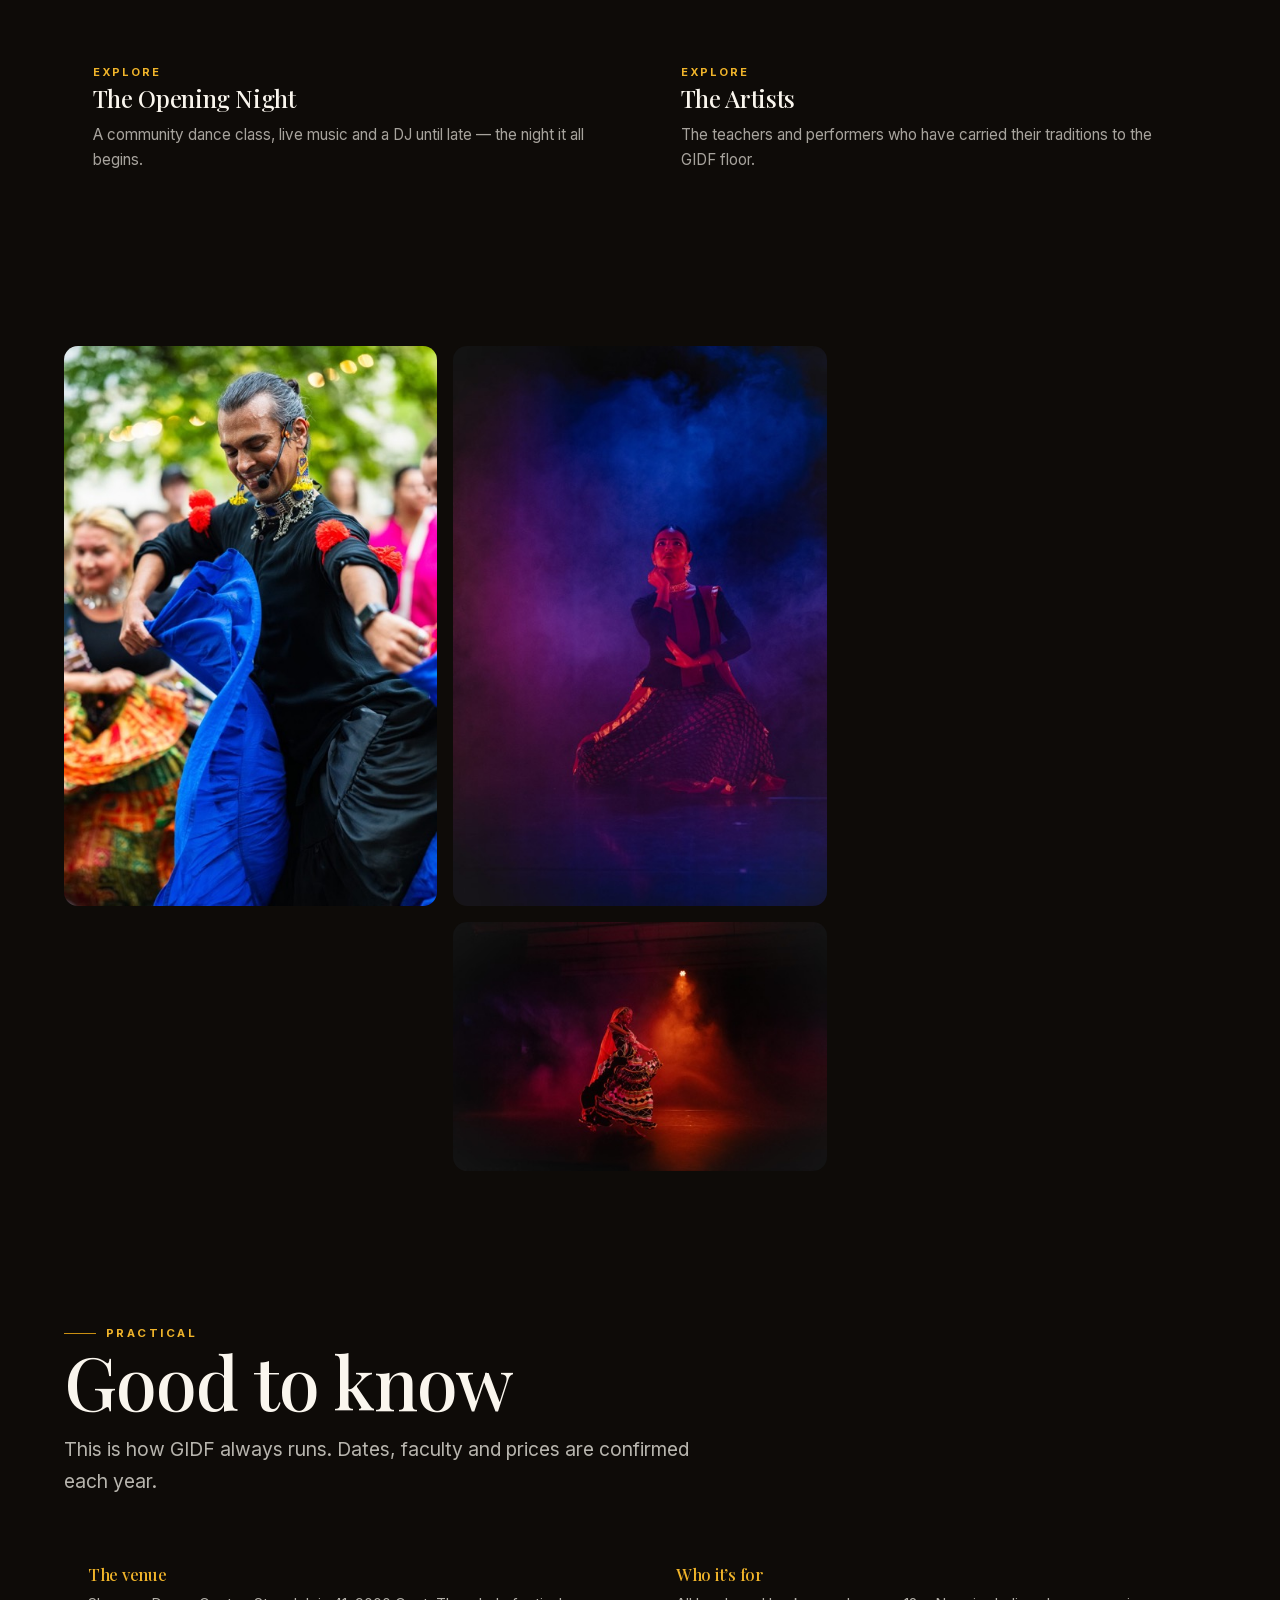
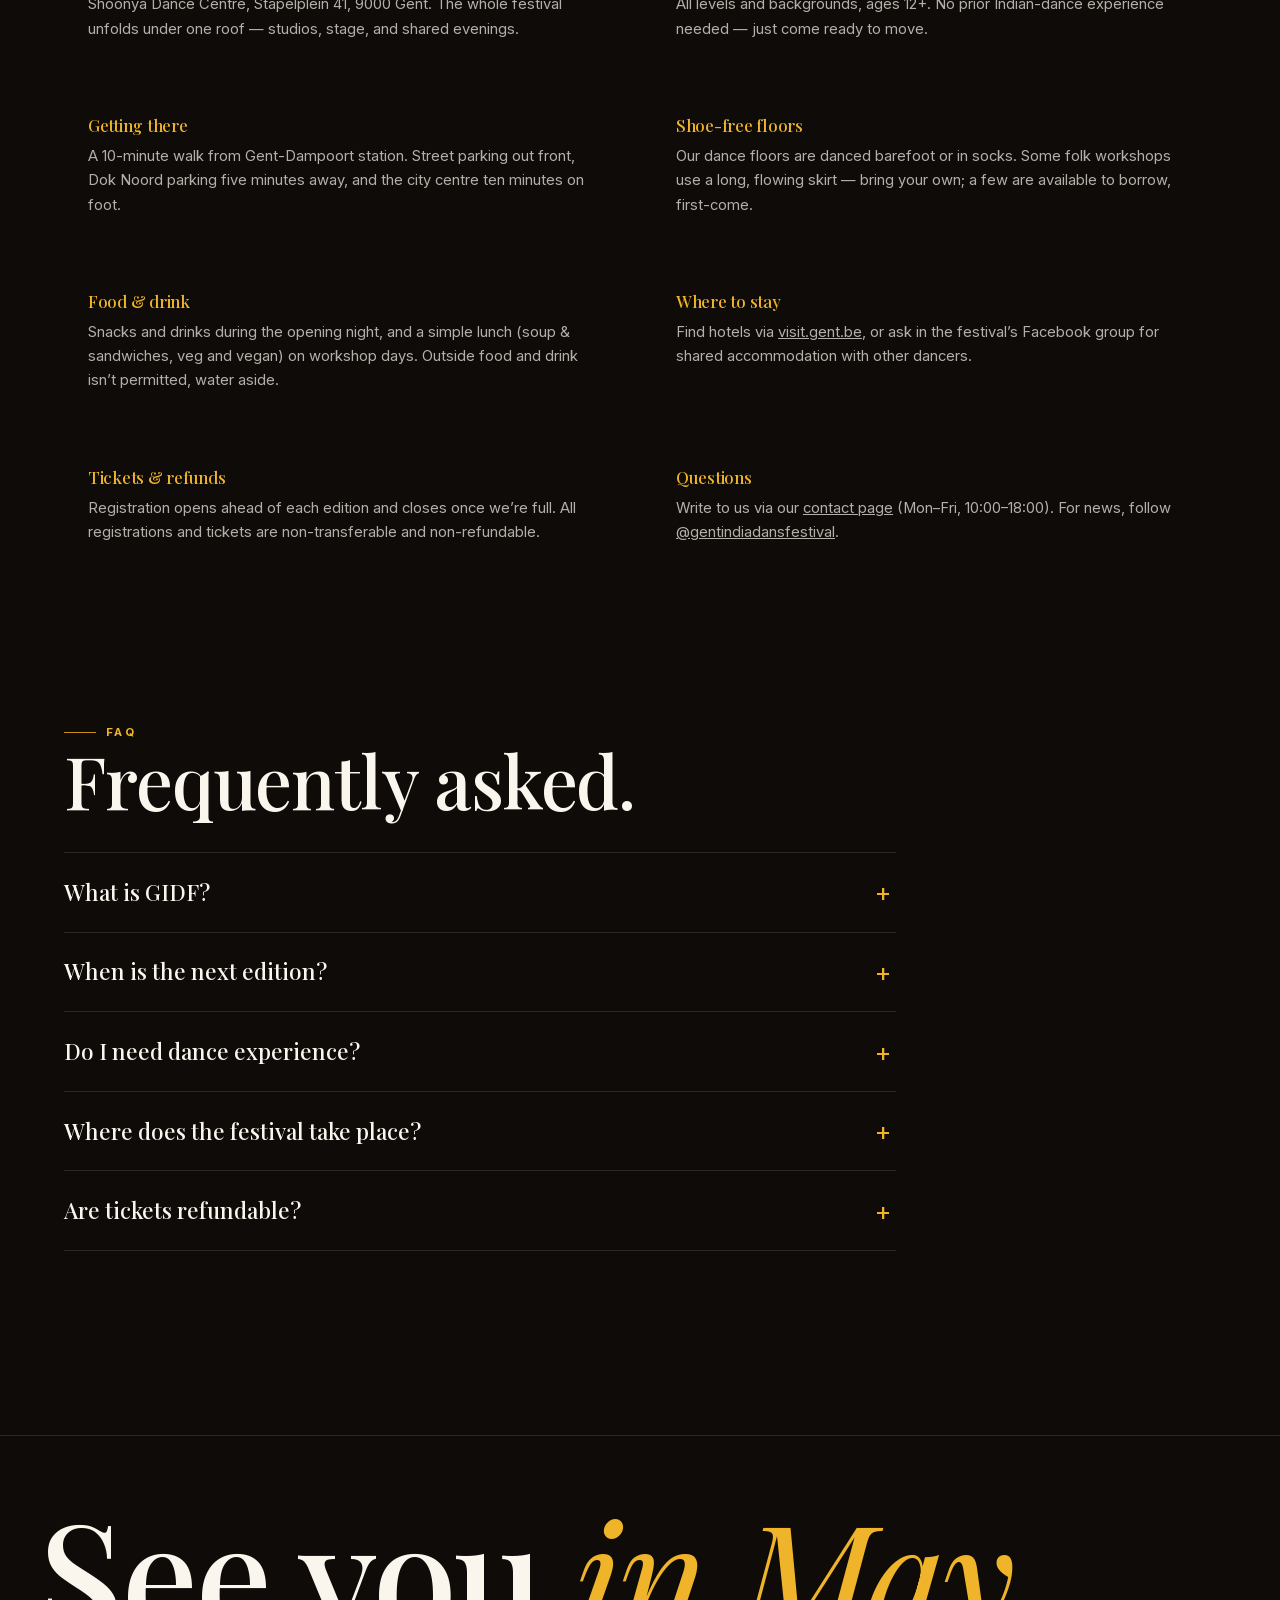
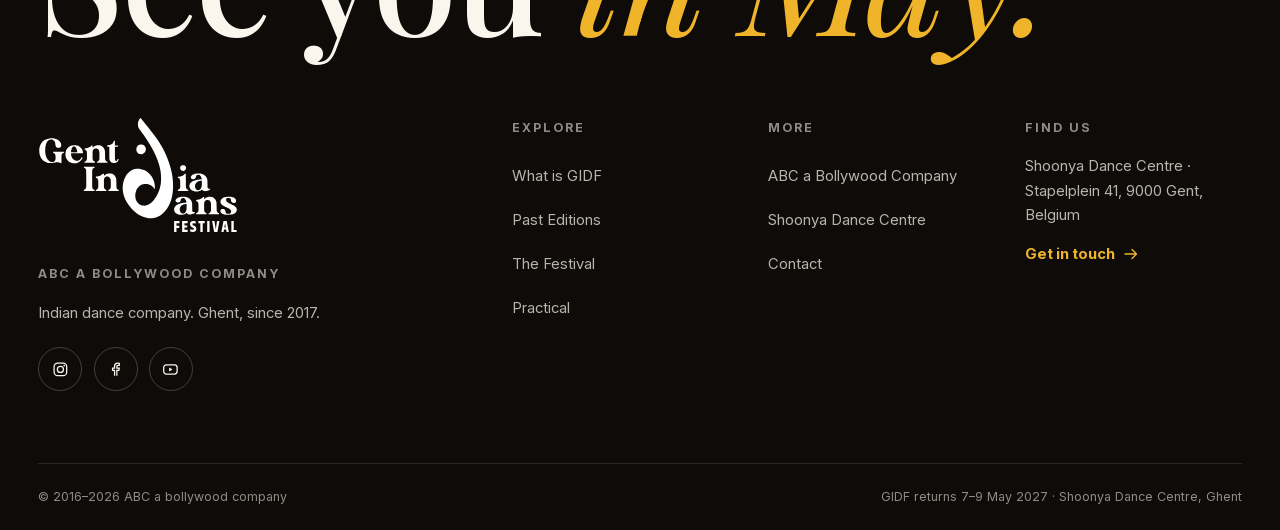
==== commit 58247da3: "GIDF pass section: Gala €20 on sale later, masterclass on sale from 16 Feb, first 15 paid passes up " ====
--- a/index.html
+++ b/index.html
@@ -127,11 +127,11 @@
         <div class="bezel rv"><div class="bezel-core pass-card">
           <h3>Price</h3>
           <ul class="pass-prices">
-            <li><b>€180</b> launch price for the first 15 passes, until Sunday 6 December at the latest</li>
+            <li><b>€180</b> launch price for the first 15 paid passes, up to and including Sunday 6 December</li>
             <li><b>€200</b> until 31 January</li>
             <li><b>€220</b> from 1 February</li>
           </ul>
-          <p class="pass-small">Not in the pass: the Gala Showcase (separate ticket, on sale later) and the masterclass (announced on 16 February, booked separately).</p>
+          <p class="pass-small">Not in the pass: the Gala Showcase (separate €20 ticket, on sale later) and the masterclass (announced and on sale from 16 February).</p>
           <p class="pass-small">Passes are personal, non-refundable and non-transferable.</p>
           <p class="pass-opens" data-until="2026-12-01T08:00:00Z">Booking opens Tuesday 1 December at 09:00 (Brussels time).</p>
           <a class="btn btn-gold" href="https://portal.shoonyadance.com/register/event/gidf2027">Book your pass<span class="btn-orb"><svg viewBox="0 0 16 16" fill="none" stroke="currentColor" stroke-width="1.4" stroke-linecap="round" stroke-linejoin="round"><path d="M2 8h11M9 3.5 13.5 8 9 12.5"/></svg></span></a>
@@ -169,11 +169,11 @@
         <div class="bezel rv"><div class="bezel-core pass-card">
           <h3>Prijs</h3>
           <ul class="pass-prices">
-            <li><b>€180</b> lanceerprijs voor de eerste 15 passen, uiterlijk tot zondag 6 december</li>
+            <li><b>€180</b> lanceerprijs voor de eerste 15 betaalde passen, tot en met zondag 6 december</li>
             <li><b>€200</b> tot 31 januari</li>
             <li><b>€220</b> vanaf 1 februari</li>
           </ul>
-          <p class="pass-small">Niet in de pas: de Gala Showcase (apart ticket, later te koop) en de masterclass (bekendgemaakt op 16 februari, apart te boeken).</p>
+          <p class="pass-small">Niet in de pas: de Gala Showcase (apart ticket van €20, later te koop) en de masterclass (bekendgemaakt en te koop vanaf 16 februari).</p>
           <p class="pass-small">Passen zijn persoonlijk, worden niet terugbetaald en zijn niet overdraagbaar.</p>
           <p class="pass-opens" data-until="2026-12-01T08:00:00Z">Inschrijven vanaf dinsdag 1 december om 09:00.</p>
           <a class="btn btn-gold" href="https://portal.shoonyadance.com/register/event/gidf2027">Boek je pas<span class="btn-orb"><svg viewBox="0 0 16 16" fill="none" stroke="currentColor" stroke-width="1.4" stroke-linecap="round" stroke-linejoin="round"><path d="M2 8h11M9 3.5 13.5 8 9 12.5"/></svg></span></a>
@@ -211,11 +211,11 @@
         <div class="bezel rv"><div class="bezel-core pass-card">
           <h3>Prix</h3>
           <ul class="pass-prices">
-            <li><b>180 €</b> prix de lancement pour les 15 premiers pass, jusqu’au dimanche 6 décembre au plus tard</li>
+            <li><b>180 €</b> prix de lancement pour les 15 premiers pass payés, jusqu’au dimanche 6 décembre inclus</li>
             <li><b>200 €</b> jusqu’au 31 janvier</li>
             <li><b>220 €</b> à partir du 1er février</li>
           </ul>
-          <p class="pass-small">Non compris dans le pass : le Gala Showcase (billet séparé, en vente plus tard) et la masterclass (annoncée le 16 février, à réserver séparément).</p>
+          <p class="pass-small">Non compris dans le pass : le Gala Showcase (billet séparé à 20 €, en vente plus tard) et la masterclass (annoncée et en vente à partir du 16 février).</p>
           <p class="pass-small">Le pass est nominatif, non remboursable et non transférable.</p>
           <p class="pass-opens" data-until="2026-12-01T08:00:00Z">Réservations à partir du mardi 1er décembre à 9 h (heure de Bruxelles).</p>
           <a class="btn btn-gold" href="https://portal.shoonyadance.com/register/event/gidf2027">Réserver mon pass<span class="btn-orb"><svg viewBox="0 0 16 16" fill="none" stroke="currentColor" stroke-width="1.4" stroke-linecap="round" stroke-linejoin="round"><path d="M2 8h11M9 3.5 13.5 8 9 12.5"/></svg></span></a>
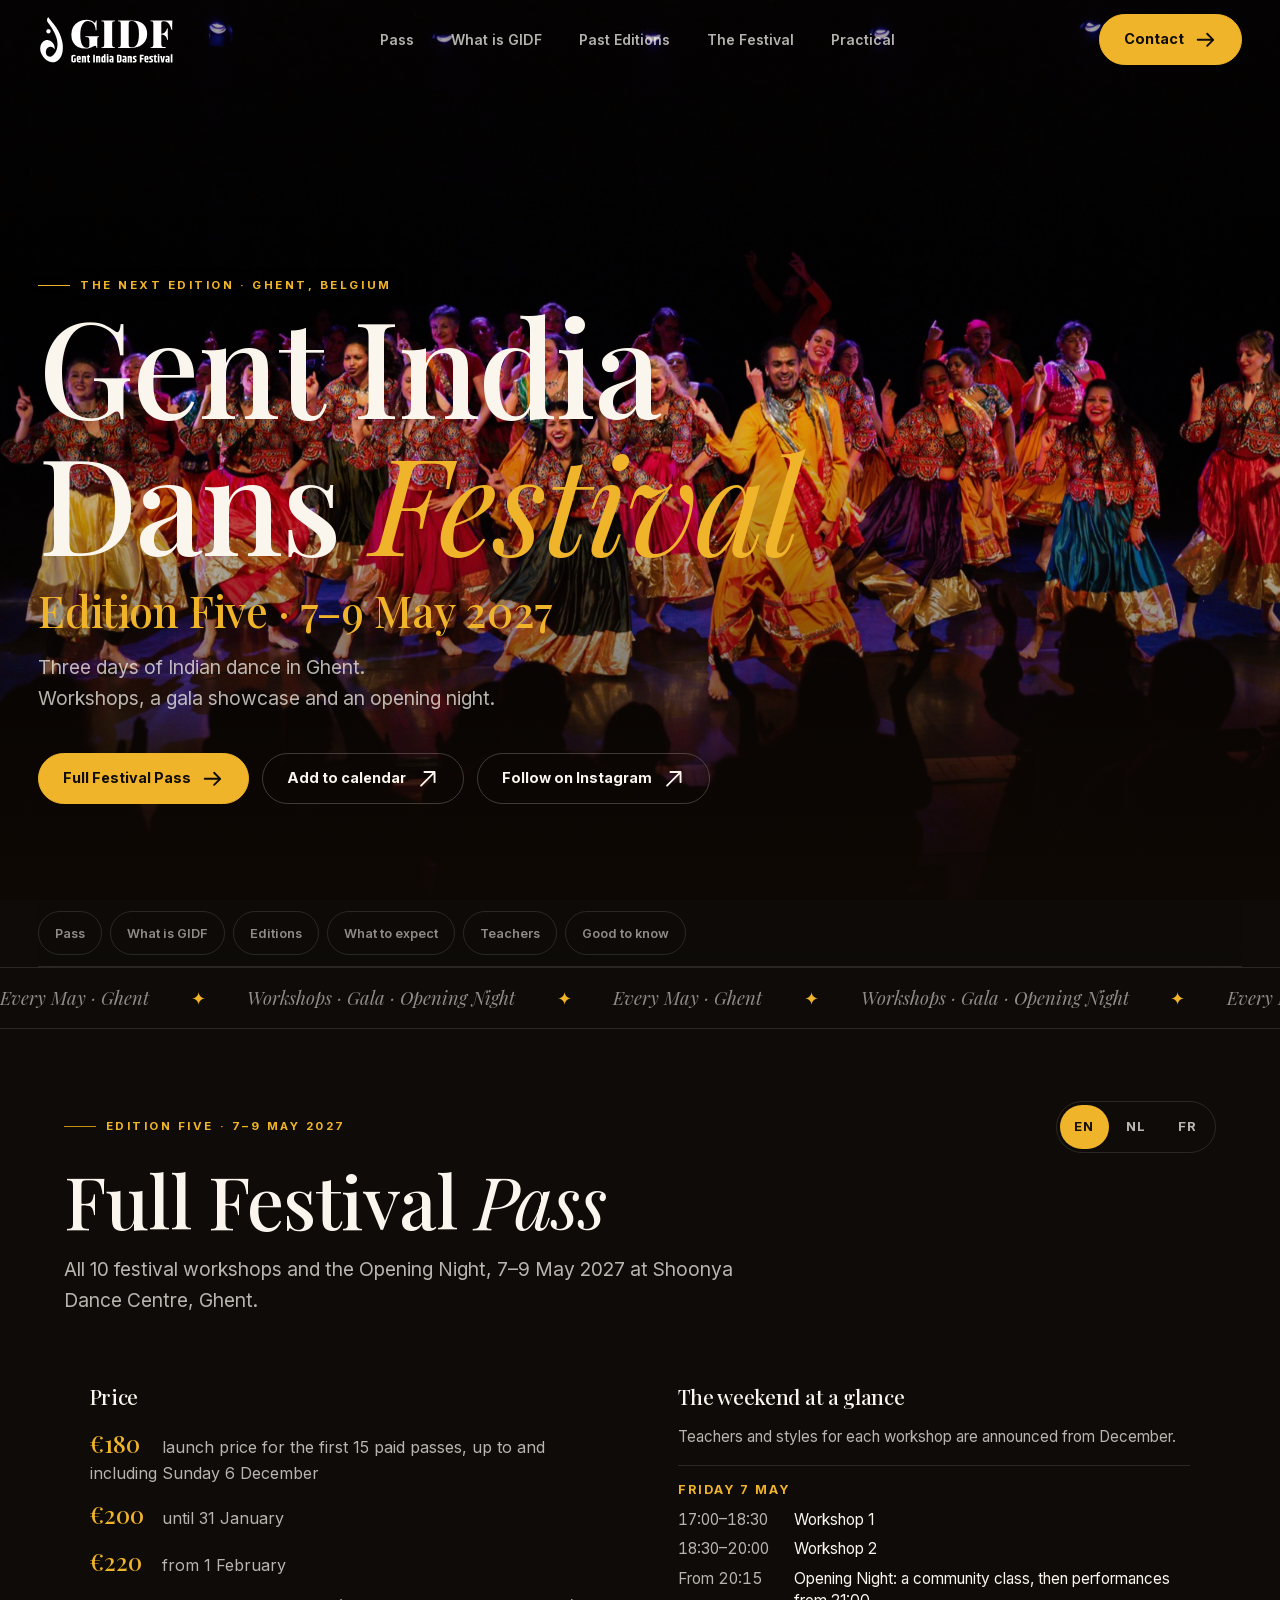
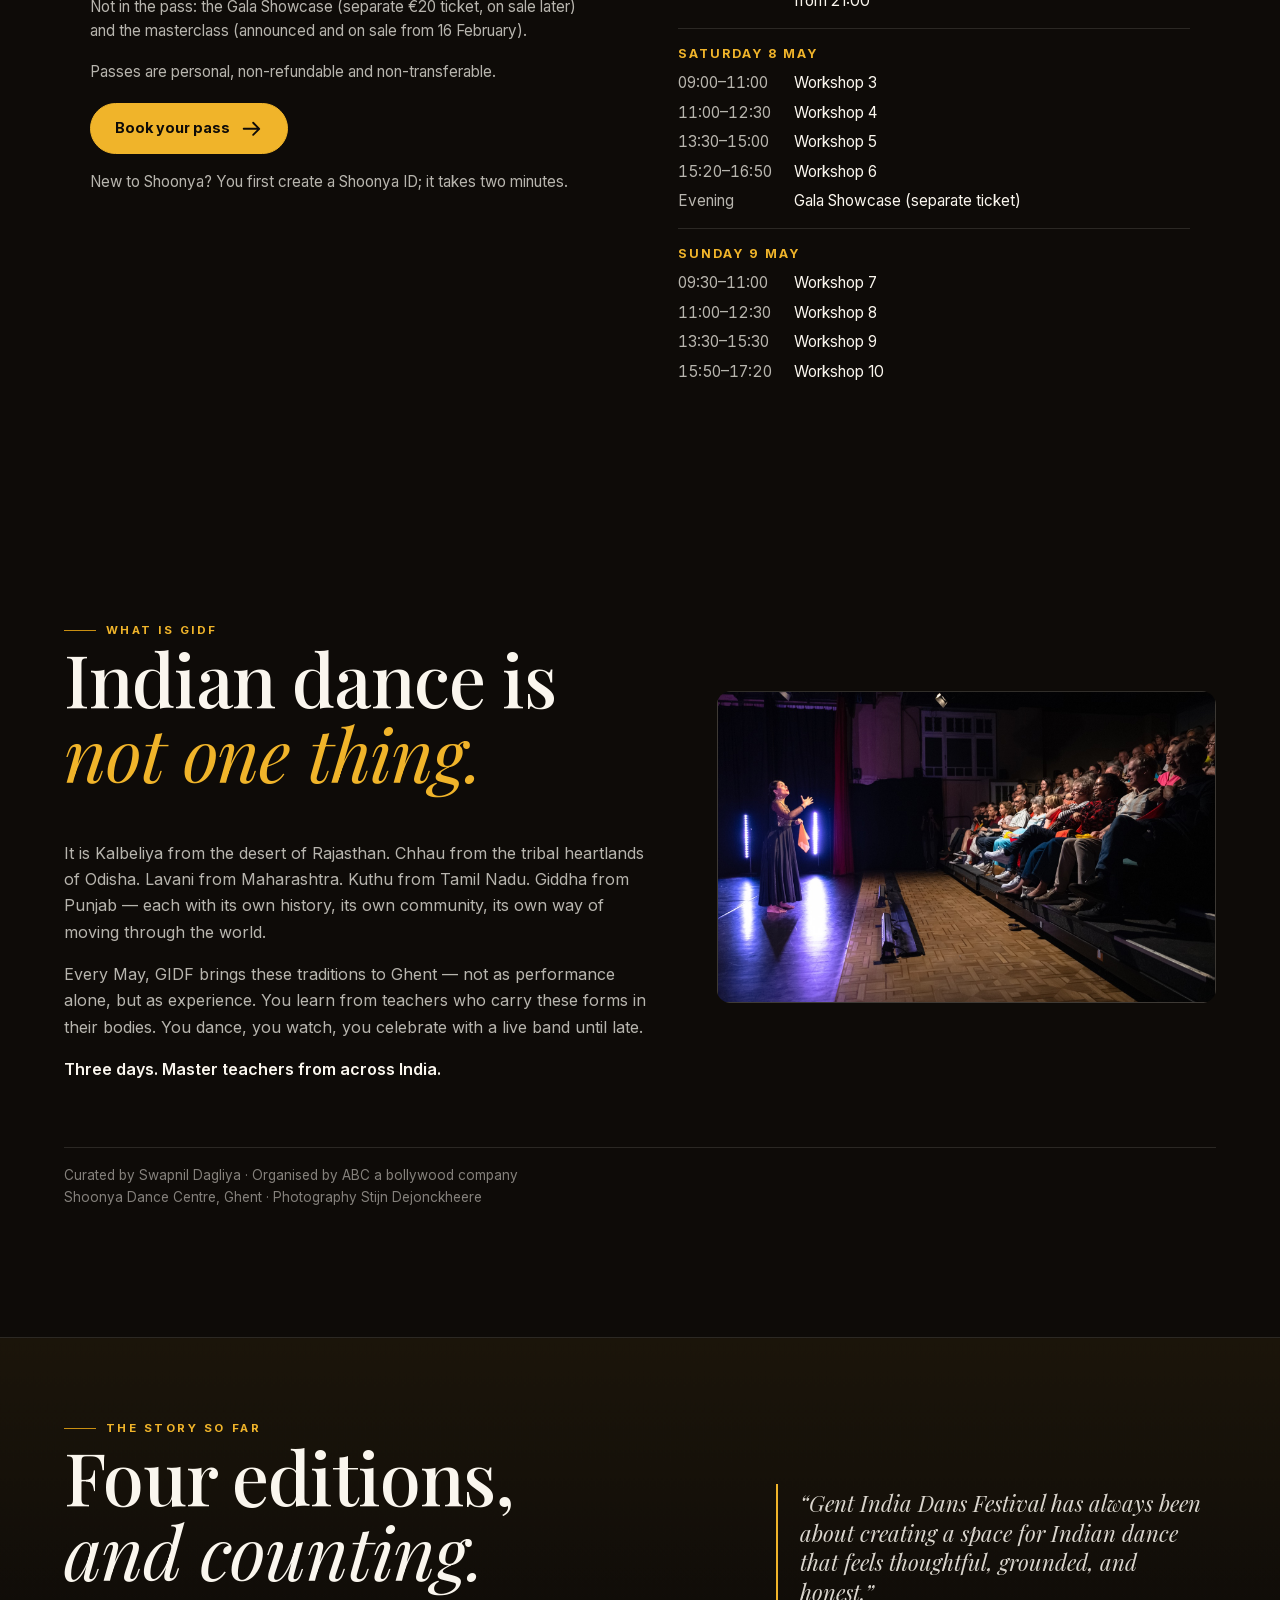
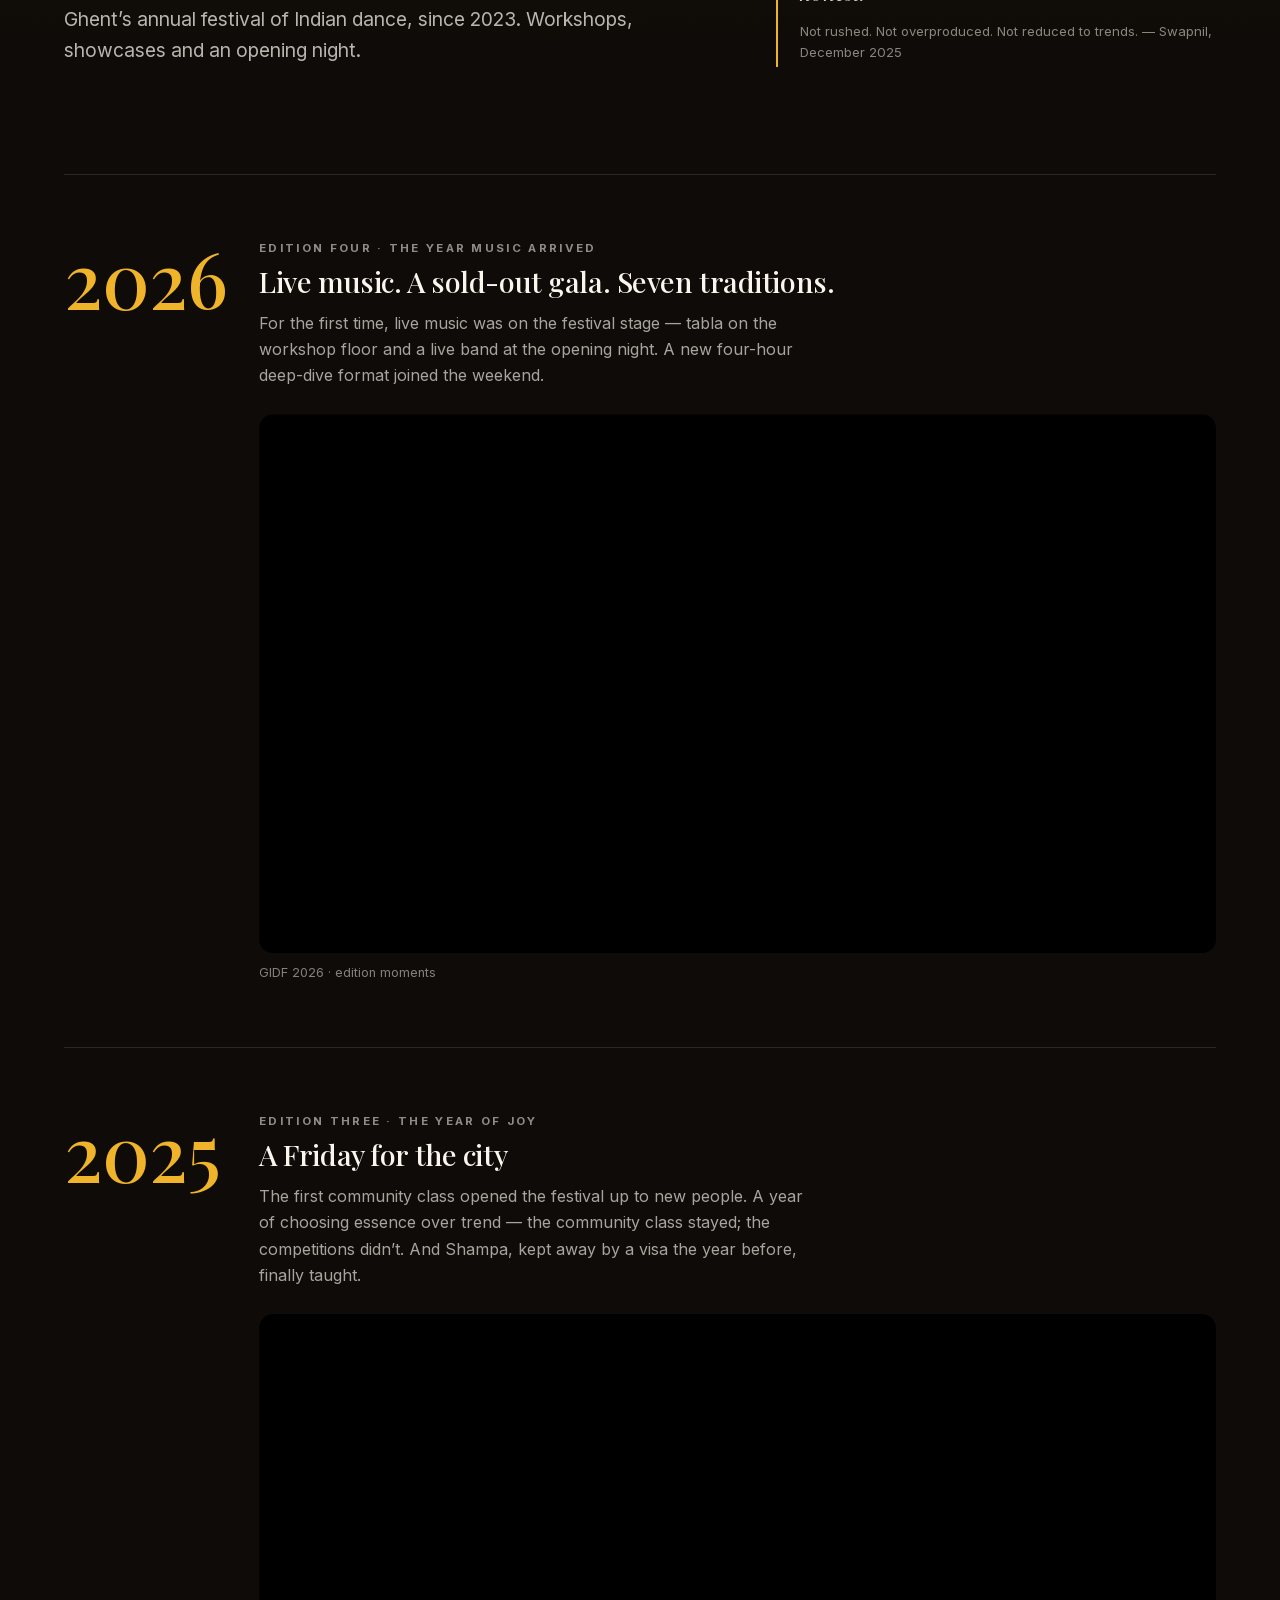
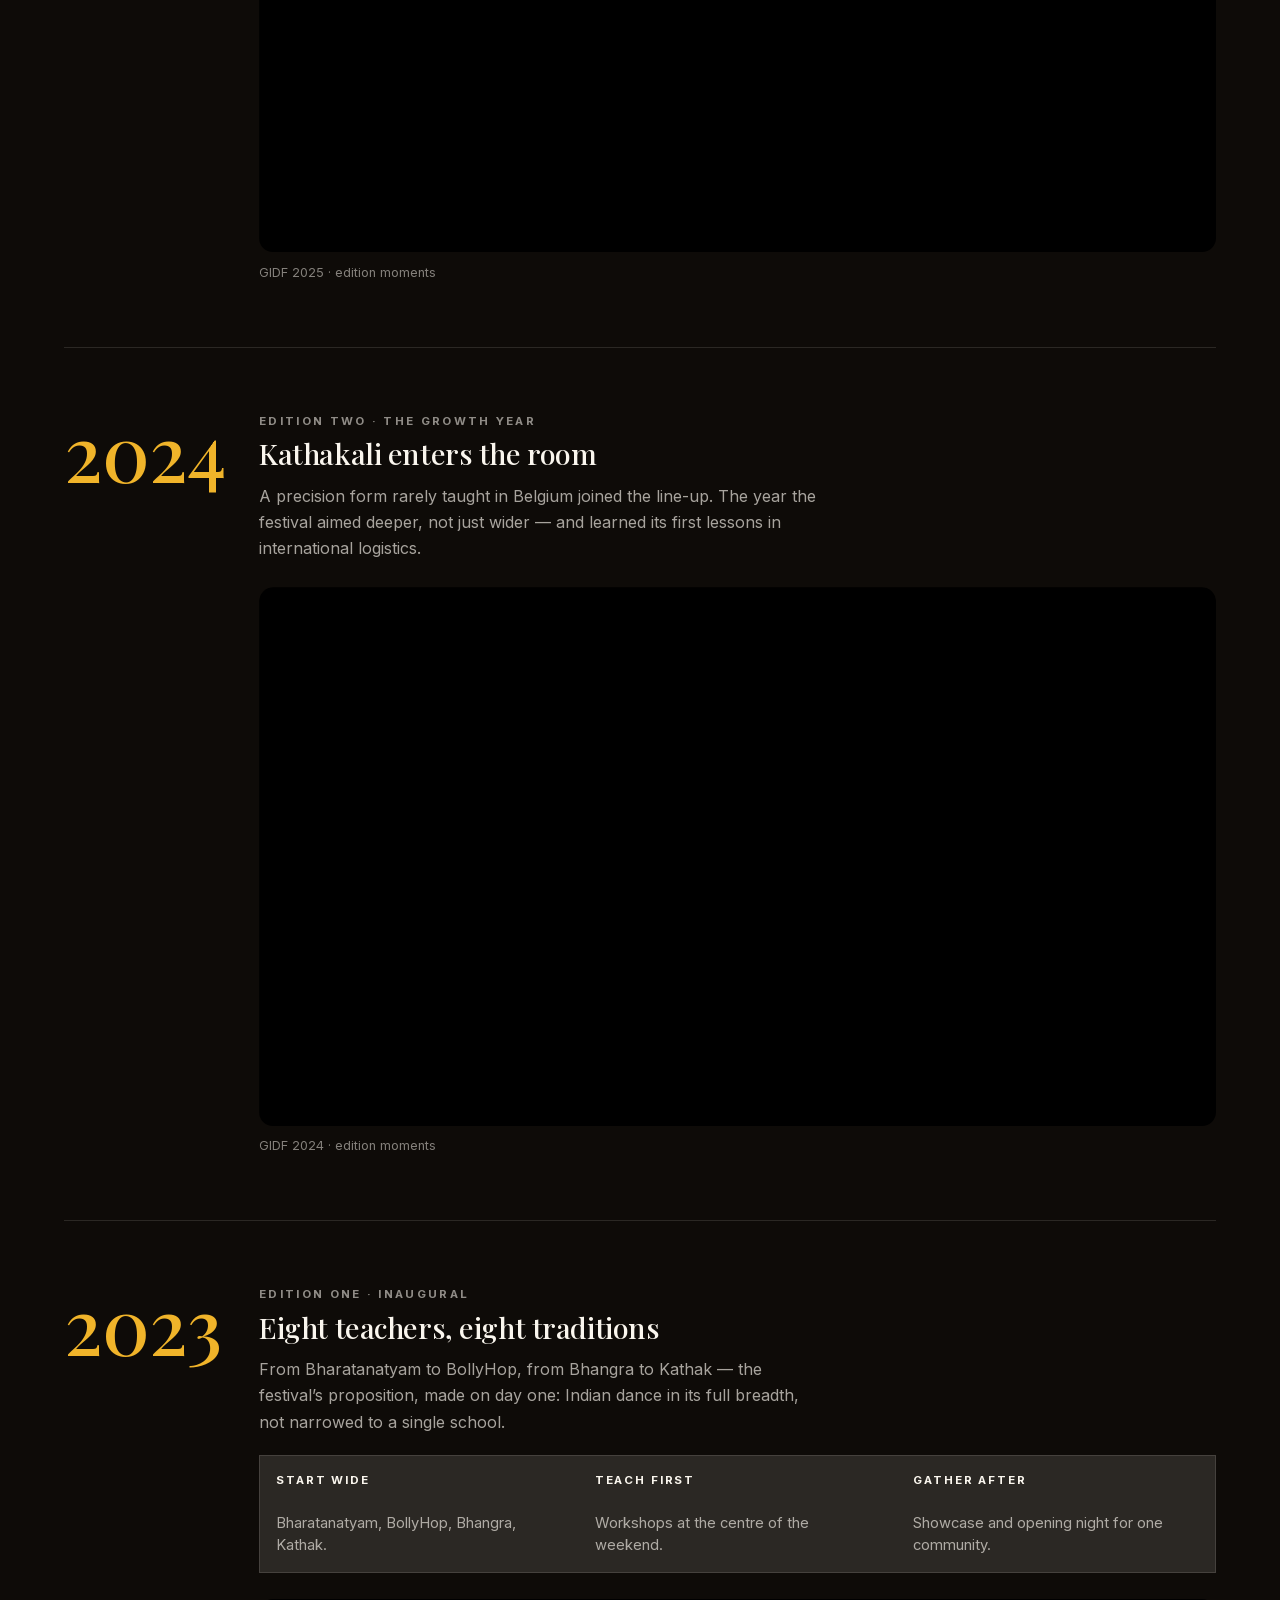
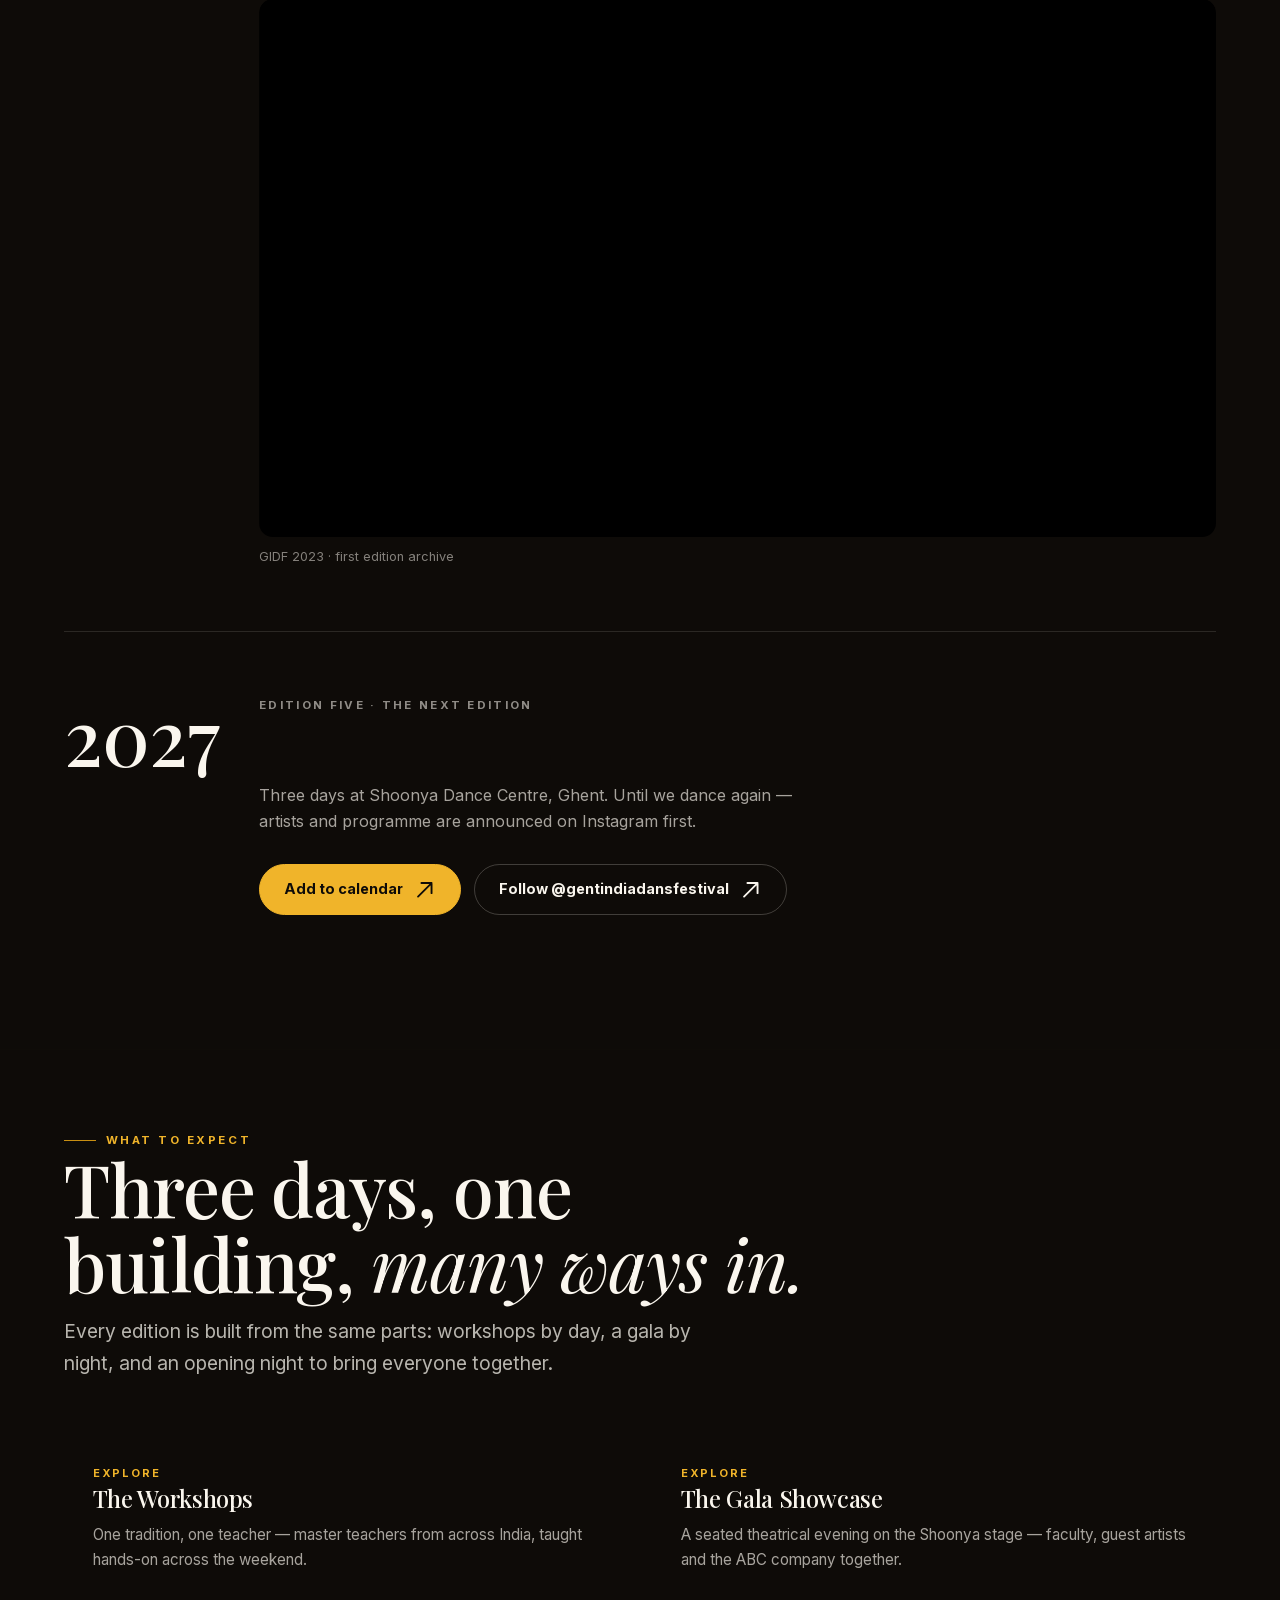
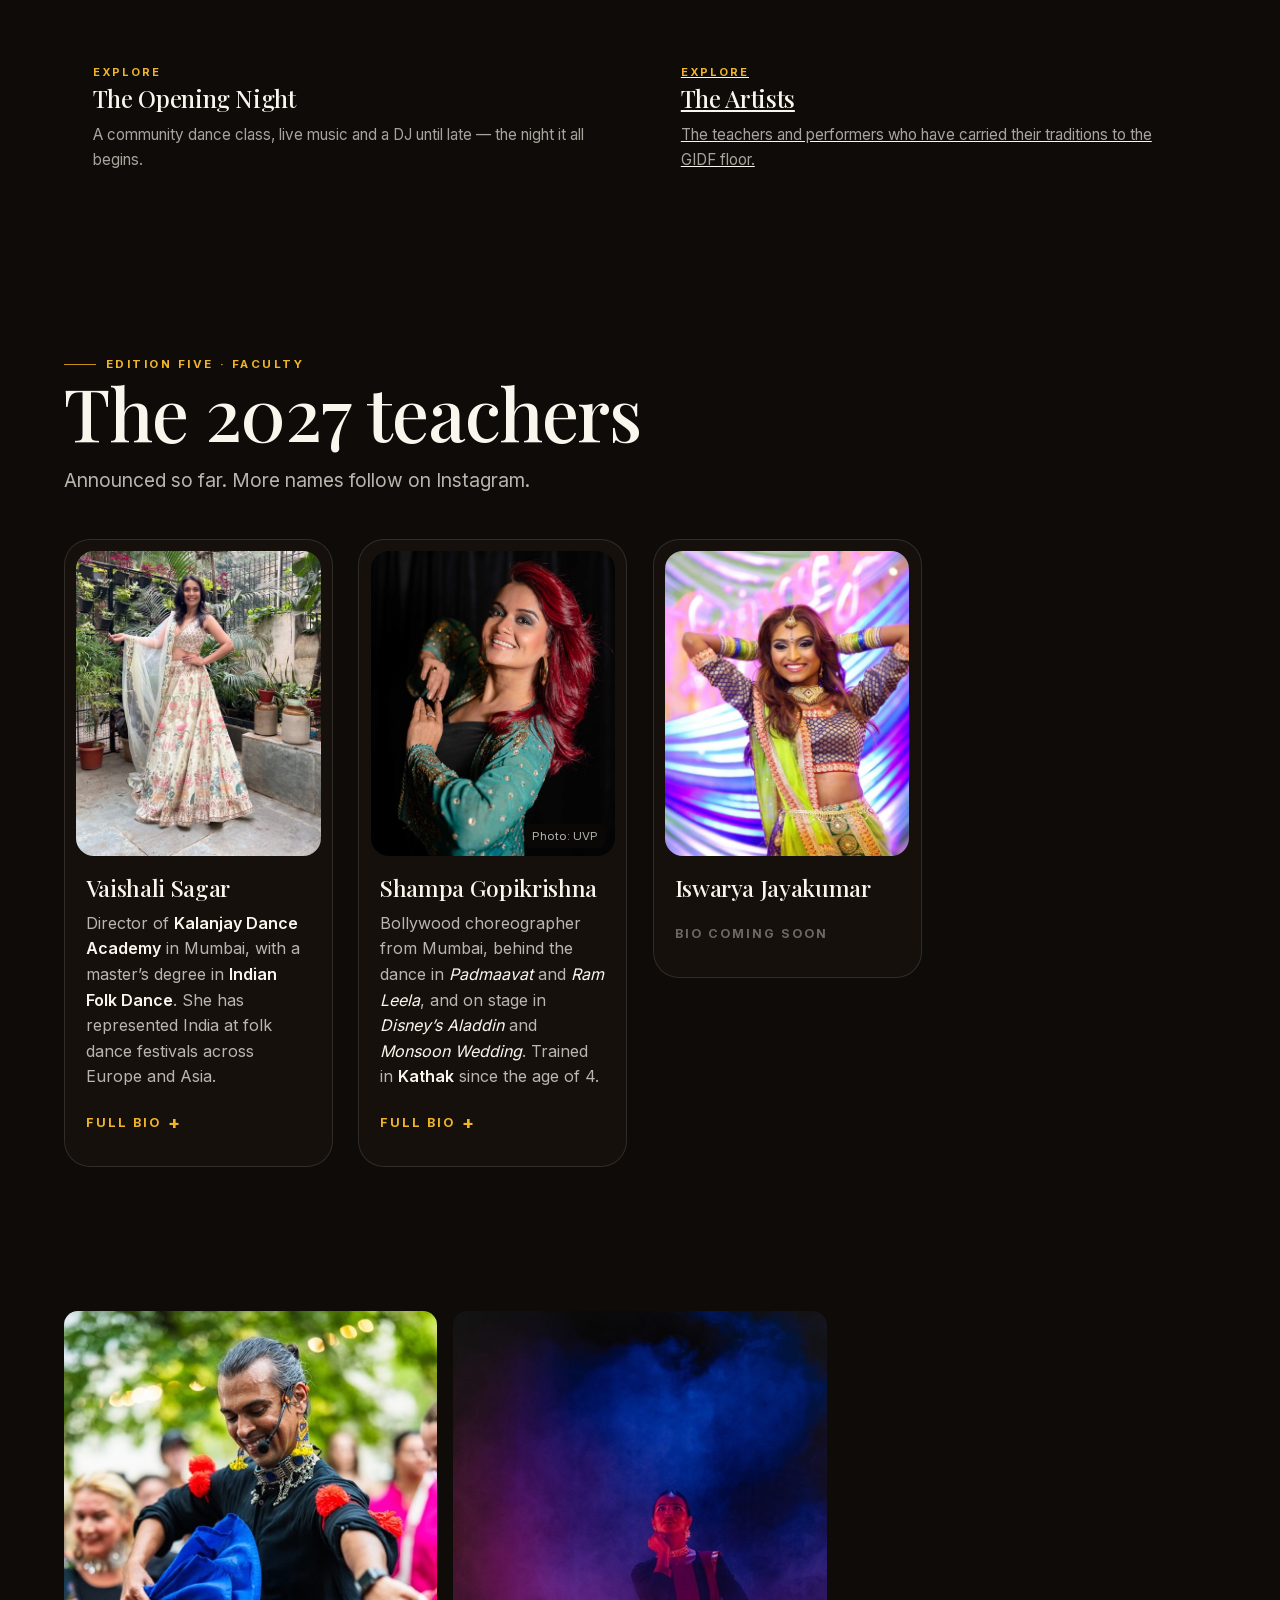
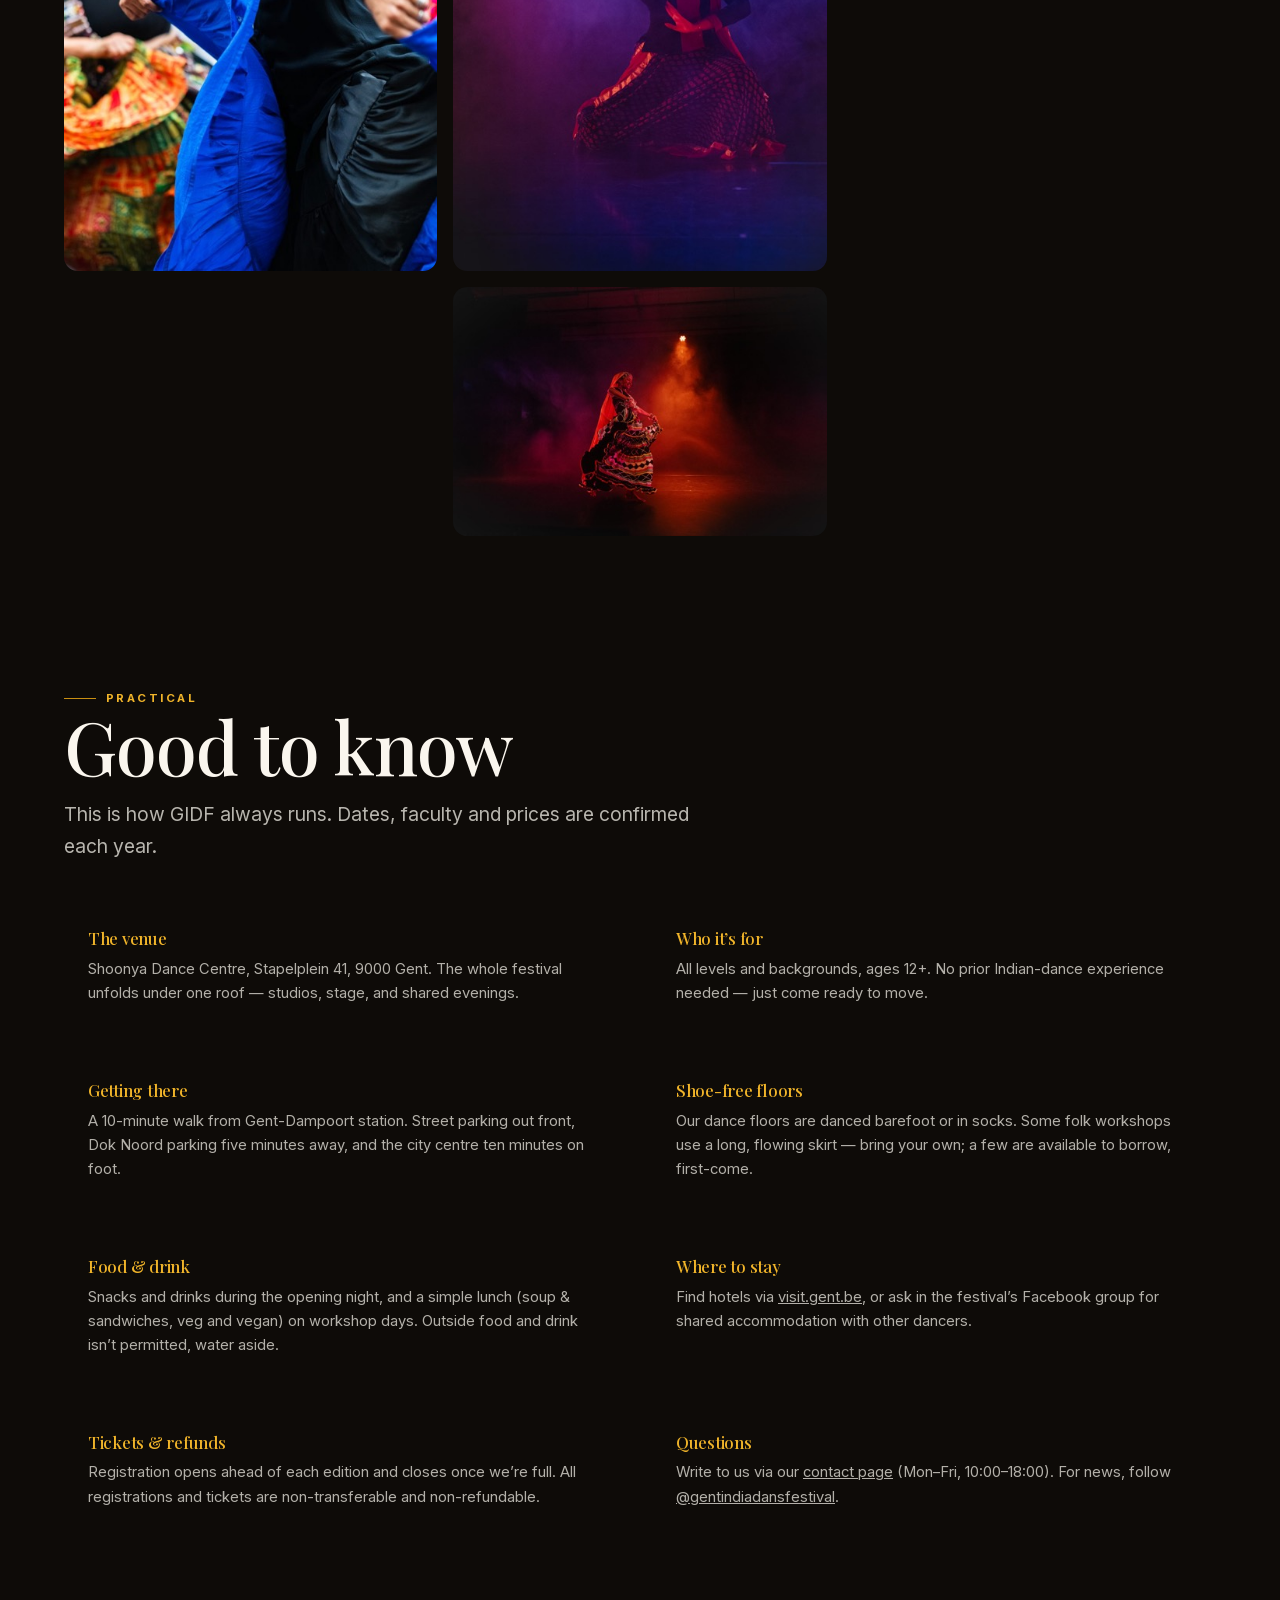
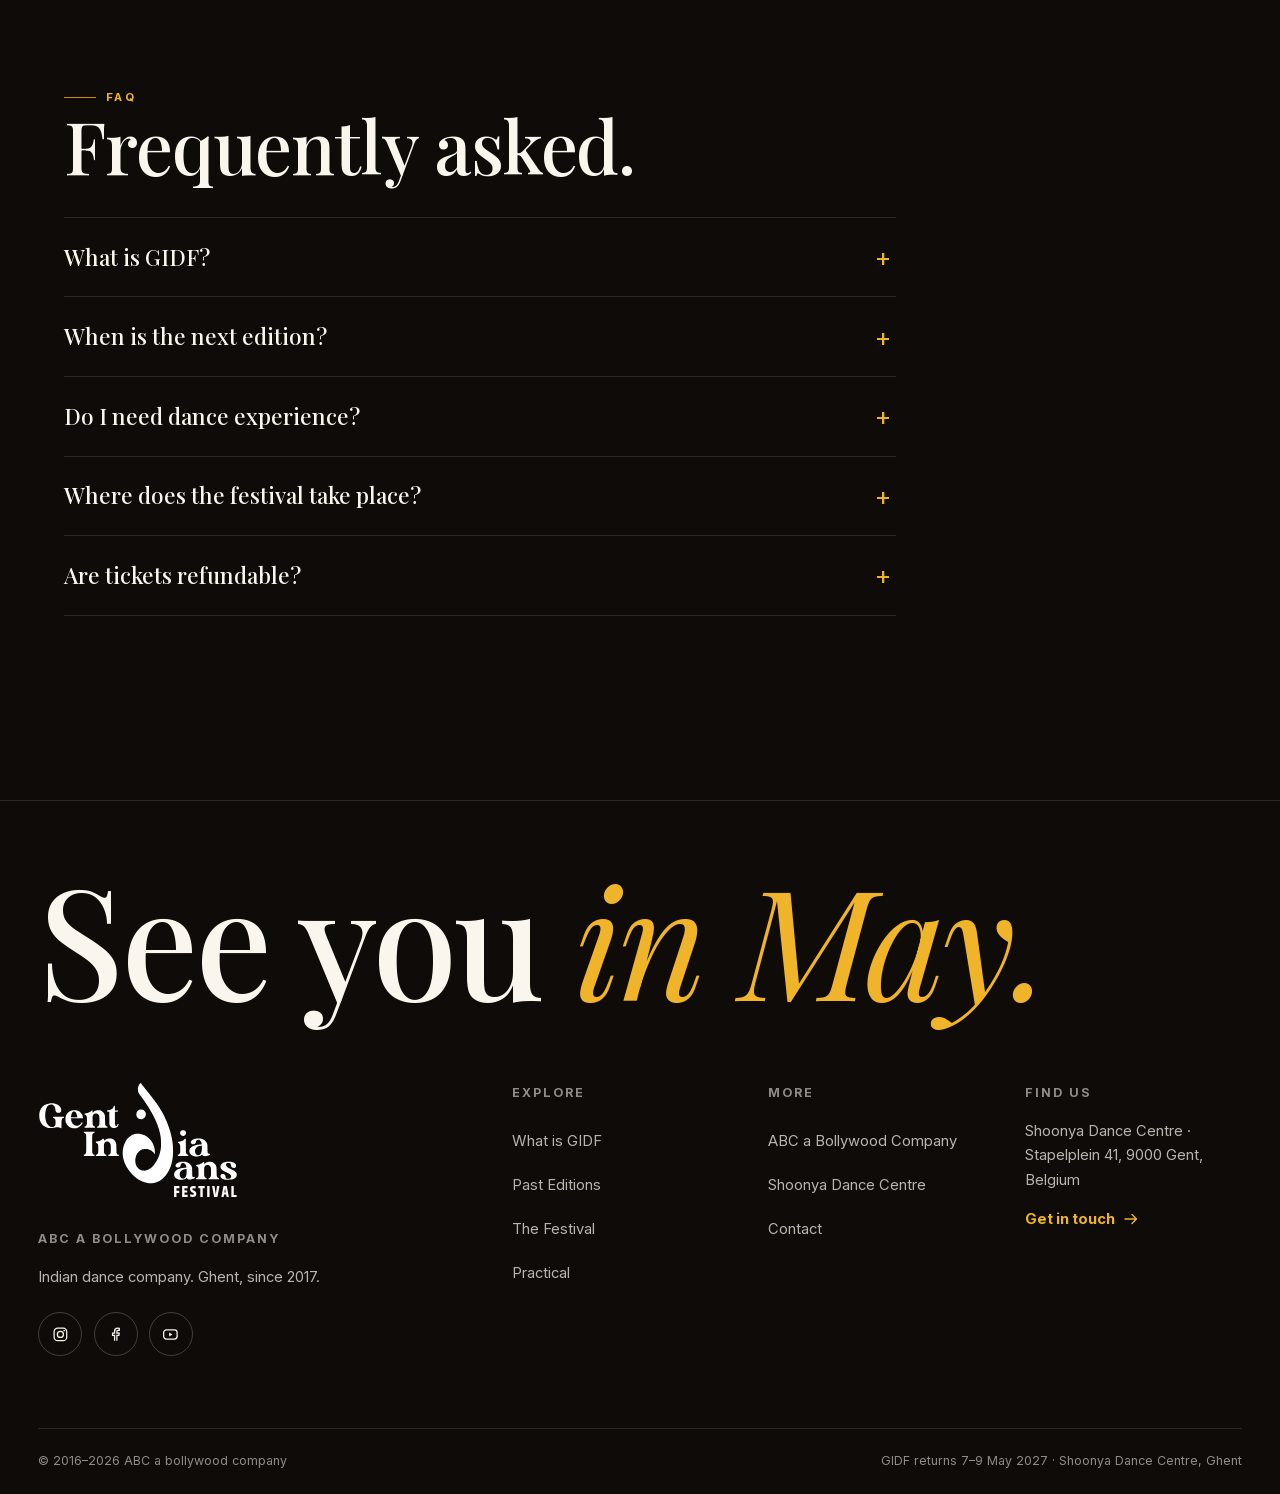
==== commit d361bd0c: "GIDF 2027: teachers section (Vaishali + Shampa bios; Iswarya bio coming soon) Co-Authored-By: Claude" ====
--- a/index.html
+++ b/index.html
@@ -23,7 +23,7 @@
 <link rel="preload" href="assets/fonts/playfair-latin.woff2" as="font" type="font/woff2" crossorigin>
 <link rel="preload" href="assets/fonts/playfair-latin-italic.woff2" as="font" type="font/woff2" crossorigin>
 <link rel="preload" href="assets/fonts/inter-latin.woff2" as="font" type="font/woff2" crossorigin>
-<link rel="stylesheet" href="assets/css/main.css?v=gidf13">
+<link rel="stylesheet" href="assets/css/main.css?v=gidf14">
 <script type="application/ld+json">
 {
   "@context": "https://schema.org",
@@ -103,7 +103,7 @@
       <a class="btn btn-ghost" style="color:var(--cream)" href="https://www.instagram.com/gentindiadansfestival" target="_blank" rel="noopener">Follow on Instagram<span class="btn-orb"><svg viewBox="0 0 16 16" fill="none" stroke="currentColor" stroke-width="1.4" stroke-linecap="round" stroke-linejoin="round"><path d="M3 13 13 3M5.5 3H13v7.5"/></svg></span></a>
     </div>
   </div></div>
-</section><nav class="subnav container-wide" aria-label="On this page"><a href="#pass">Pass</a><a href="#about">What is GIDF</a><a href="#editions">Editions</a><a href="#festival">What to expect</a><a href="#practical">Good to know</a></nav>
+</section><nav class="subnav container-wide" aria-label="On this page"><a href="#pass">Pass</a><a href="#about">What is GIDF</a><a href="#editions">Editions</a><a href="#festival">What to expect</a><a href="#faculty">Teachers</a><a href="#practical">Good to know</a></nav>
 
 <div data-theme="dark">
 <div class="marquee" aria-hidden="true"><div class="marquee-track"><span class="m-item">Every May · Ghent <span class="star">✦</span> Workshops · Gala · Opening Night <span class="star">✦</span></span><span class="m-item">Every May · Ghent <span class="star">✦</span> Workshops · Gala · Opening Night <span class="star">✦</span></span><span class="m-item">Every May · Ghent <span class="star">✦</span> Workshops · Gala · Opening Night <span class="star">✦</span></span></div></div>
@@ -405,14 +405,25 @@
         <span class="card-tag">Explore</span>
         <h3 style="font-size:1.5rem;color:var(--cream)">The Opening Night</h3>
         <p style="color:rgba(250,246,238,0.65);font-size:0.95rem;margin-top:0.6rem">A community dance class, live music and a DJ until late — the night it all begins.</p>
-      </div></div><div class="bezel rv" style="grid-column:span 6;--rv-d:300ms">
+      </div></div><a class="bezel rv" href="#faculty" style="grid-column:span 6;--rv-d:300ms">
       <div class="bezel-core" style="padding:1.9rem 1.8rem">
         <span class="card-tag">Explore</span>
         <h3 style="font-size:1.5rem;color:var(--cream)">The Artists</h3>
         <p style="color:rgba(250,246,238,0.65);font-size:0.95rem;margin-top:0.6rem">The teachers and performers who have carried their traditions to the GIDF floor.</p>
-      </div></div></div>
-  </div>
-</section>
+      </div></a></div>
+  </div>
+</section>
+
+<!-- FACULTY:START -->
+<section class="section-tight" id="faculty">
+  <div class="container">
+    <span class="eyebrow rv">Edition Five · Faculty</span>
+    <h2 class="rv">The 2027 teachers</h2>
+    <p class="lede rv" style="--rv-d:130ms;margin-top:1rem">Announced so far. More names follow on Instagram.</p>
+    <div class="faculty-grid" data-stagger><article class="faculty-card rv" id="teacher-vaishali-sagar"><figure class="faculty-photo"><img src="assets/img/gidf/faculty/vaishali-sagar.jpg" alt="Vaishali Sagar, smiling, in a colourful costume" width="640" height="640" loading="lazy" decoding="async" style="object-position:50% 25%"></figure><h3 class="faculty-name">Vaishali Sagar</h3><p class="faculty-short">Director of <strong>Kalanjay Dance Academy</strong> in Mumbai, with a master’s degree in <strong>Indian Folk Dance</strong>. She has represented India at folk dance festivals across Europe and Asia.</p><details class="faculty-bio"><summary>Full bio</summary><div class="faculty-block"><h4>Training</h4><p>Master’s degree in <strong>Indian Folk Dance</strong>, under <em>Guru Rooma Banerjee</em>.</p></div><div class="faculty-block"><h4>Teaching</h4><p>Director of <strong>Kalanjay Dance Academy</strong>, Mumbai: 900 students and more than 5,000 alumni. She teaches traditional <strong>Indian folk dance</strong> and <strong>Bollywood</strong>.</p></div><div class="faculty-block"><h4>On stage</h4><p>Has represented India at international folk dance festivals in Italy, Austria, Turkey, Greece, Germany, Bulgaria, the Czech Republic, South Korea, Poland and Belgium.</p></div></details></article><article class="faculty-card rv" id="teacher-shampa-gopikrishna"><figure class="faculty-photo"><img src="assets/img/gidf/faculty/shampa-gopikrishna.jpg" alt="Shampa Gopikrishna, smiling, in a teal costume" width="640" height="960" loading="lazy" decoding="async" style="object-position:60% 20%"><figcaption class="faculty-credit">Photo: UVP</figcaption></figure><h3 class="faculty-name">Shampa Gopikrishna</h3><p class="faculty-short">Bollywood choreographer from Mumbai, behind the dance in <em>Padmaavat</em> and <em>Ram Leela</em>, and on stage in <em>Disney’s Aladdin</em> and <em>Monsoon Wedding</em>. Trained in <strong>Kathak</strong> since the age of 4.</p><details class="faculty-bio"><summary>Full bio</summary><div class="faculty-block"><h4>Training</h4><p>Began <strong>Indian classical dance</strong> at 4 under her father, <em>Natraj Shri Gopikrishna</em>, and other gurus. Later trained in <strong>western dance</strong> at the <em>Terence Lewis Contemporary Dance Company</em> (TLCDC), Mumbai.</p></div><div class="faculty-block"><h4>Choreography</h4><p>Musicals <em>Monsoon Wedding</em> and <em>Disney’s Aladdin</em>; films <em>Padmaavat</em> and <em>Ram Leela</em>. Her work on the dance show <em>Jhalak Dikhhla Jaa</em> won it twice.</p></div><div class="faculty-block"><h4>Teaching</h4><p>Teaches workshops in many dance styles around the world.</p></div></details></article><article class="faculty-card rv" id="teacher-iswarya-jayakumar"><figure class="faculty-photo"><img src="assets/img/gidf/faculty/iswarya-jayakumar.jpg" alt="Iswarya Jayakumar dancing on stage in a green and blue lehenga" width="640" height="623" loading="lazy" decoding="async" style="object-position:50% 22%"></figure><h3 class="faculty-name">Iswarya Jayakumar</h3><p class="faculty-soon">Bio coming soon</p></article></div>
+  </div>
+</section>
+<!-- FACULTY:END -->
 
 <section class="section-tight" id="gallery">
   <div class="container"><div class="masonry"><button class="g-item rv" style="--rv-d:0ms" ><img src="assets/img/gidf/gallery/kalbeliya-swapnil-kalbeliya-stijn-dejonckheere-480.jpg" srcset="assets/img/gidf/gallery/kalbeliya-swapnil-kalbeliya-stijn-dejonckheere-480.jpg 480w, assets/img/gidf/kalbeliya-swapnil-kalbeliya-stijn-dejonckheere.jpg 800w" sizes="(max-width: 640px) 92vw, (max-width: 1100px) 45vw, 30vw" data-full="assets/img/gidf/kalbeliya-swapnil-kalbeliya-stijn-dejonckheere.jpg" alt="Kalbeliya on the GIDF floor — photo Stijn Dejonckheere" loading="lazy" decoding="async" width="800" height="1200"></button><button class="g-item rv" style="--rv-d:100ms" ><img src="assets/img/gidf/gallery/vanisha-kathak-pc-stijn-dejonckheere-480.jpg" srcset="assets/img/gidf/gallery/vanisha-kathak-pc-stijn-dejonckheere-480.jpg 480w, assets/img/gidf/gallery/vanisha-kathak-pc-stijn-dejonckheere-800.jpg 800w, assets/img/gidf/vanisha-kathak-pc-stijn-dejonckheere.jpg 933w" sizes="(max-width: 640px) 92vw, (max-width: 1100px) 45vw, 30vw" data-full="assets/img/gidf/vanisha-kathak-pc-stijn-dejonckheere.jpg" alt="Kathak at the gala, 2024 — photo Stijn Dejonckheere" loading="lazy" decoding="async" width="933" height="1400"></button><button class="g-item rv" style="--rv-d:200ms" ><img src="assets/img/gidf/gallery/aakansha-bollypop-kalbeliya-pc-stijn-dejonckheere-480.jpg" srcset="assets/img/gidf/gallery/aakansha-bollypop-kalbeliya-pc-stijn-dejonckheere-480.jpg 480w, assets/img/gidf/gallery/aakansha-bollypop-kalbeliya-pc-stijn-dejonckheere-800.jpg 800w, assets/img/gidf/gallery/aakansha-bollypop-kalbeliya-pc-stijn-dejonckheere-1200.jpg 1200w, assets/img/gidf/aakansha-bollypop-kalbeliya-pc-stijn-dejonckheere.jpg 1400w" sizes="(max-width: 640px) 92vw, (max-width: 1100px) 45vw, 30vw" data-full="assets/img/gidf/aakansha-bollypop-kalbeliya-pc-stijn-dejonckheere.jpg" alt="BollyPop workshop — photo Stijn Dejonckheere" loading="lazy" decoding="async" width="1400" height="933"></button><button class="g-item rv" style="--rv-d:300ms" ><img src="assets/img/gidf/gallery/gidf-2025-lavesh-closeup-480.jpg" srcset="assets/img/gidf/gallery/gidf-2025-lavesh-closeup-480.jpg 480w, assets/img/gidf/gallery/gidf-2025-lavesh-closeup-800.jpg 800w, assets/img/gidf/gidf-2025-lavesh-closeup.jpg 931w" sizes="(max-width: 640px) 92vw, (max-width: 1100px) 45vw, 30vw" data-full="assets/img/gidf/gidf-2025-lavesh-closeup.jpg" alt="Bhangra at the GIDF gala — photo Stijn Dejonckheere" loading="lazy" decoding="async" width="931" height="1400"></button></div></div>
--- a/assets/css/main.css
+++ b/assets/css/main.css
@@ -720,6 +720,28 @@
 .faq summary:focus-visible { outline: 2px solid var(--marigold); outline-offset: 2px; }
 .faq-a { padding: 0 2.6rem 1.5rem 0; }
 .faq-a p { font-size: 1rem; color: var(--cream-70); max-width: 64ch; }
+
+/* ── Faculty (GIDF 2027) — built by GIDF/2027/Website/faculty/build-faculty.py ── */
+.faculty-grid { display: grid; grid-template-columns: repeat(auto-fill, minmax(min(15rem, 100%), 1fr)); gap: clamp(1rem, 2.4vw, 1.6rem); margin-top: 2.6rem; align-items: start; }
+.faculty-card { background: var(--void-2); border: 1px solid var(--line); border-radius: var(--r-lg); padding: 0.7rem 0.7rem 1.3rem; }
+.faculty-photo { margin: 0; position: relative; aspect-ratio: 4 / 5; overflow: hidden; border-radius: calc(var(--r-lg) - 0.5rem); background: var(--void-3); }
+.faculty-photo img { width: 100%; height: 100%; object-fit: cover; display: block; }
+.faculty-credit { position: absolute; right: 0.6rem; bottom: 0.5rem; font-size: 0.72rem; color: var(--cream-70); background: rgba(14,11,8,0.6); padding: 0.15rem 0.45rem; border-radius: 0.3rem; }
+.faculty-name { font-family: var(--font-display); font-size: 1.45rem; color: var(--cream); margin: 1.1rem 0.6rem 0; }
+.faculty-bio, .faculty-soon { margin: 0.7rem 0.6rem 0; }
+.faculty-bio summary { cursor: pointer; list-style: none; display: inline-flex; align-items: center; gap: 0.45rem; font-size: 0.78rem; font-weight: 700; letter-spacing: 0.16em; text-transform: uppercase; color: var(--marigold); min-height: 44px; }
+.faculty-bio summary::-webkit-details-marker { display: none; }
+.faculty-bio summary::after { content: "+"; font-size: 1.1rem; line-height: 1; transition: transform 300ms var(--ease); }
+.faculty-bio[open] summary::after { transform: rotate(45deg); }
+.faculty-bio summary:focus-visible { outline: 2px solid var(--marigold); outline-offset: 3px; border-radius: 0.3rem; }
+.faculty-soon { font-size: 0.78rem; font-weight: 700; letter-spacing: 0.16em; text-transform: uppercase; color: var(--cream-38); min-height: 44px; display: flex; align-items: center; }
+.faculty-short { margin: 0.6rem 0.6rem 0; color: var(--cream-70); font-size: 1rem; line-height: 1.6; }
+.faculty-card strong { color: var(--cream); font-weight: 600; }
+.faculty-card em { font-style: italic; color: var(--cream); }
+.faculty-block { border-top: 1px solid var(--line); padding-top: 0.8rem; margin-top: 0.8rem; }
+.faculty-block:first-of-type { margin-top: 0.2rem; }
+.faculty-block h4 { font-family: var(--font-body); font-size: 0.72rem; font-weight: 700; letter-spacing: 0.16em; text-transform: uppercase; color: var(--marigold); margin: 0 0 0.35rem; }
+.faculty-block p { color: var(--cream-70); font-size: 0.98rem; line-height: 1.6; margin: 0; }
 
 /* PASS:START — GIDF 2027 Full Festival Pass, built by GIDF/2027/Website/pass/build-pass.py */
 .pass-head { display: flex; align-items: center; justify-content: space-between; gap: 1rem; flex-wrap: wrap; }
